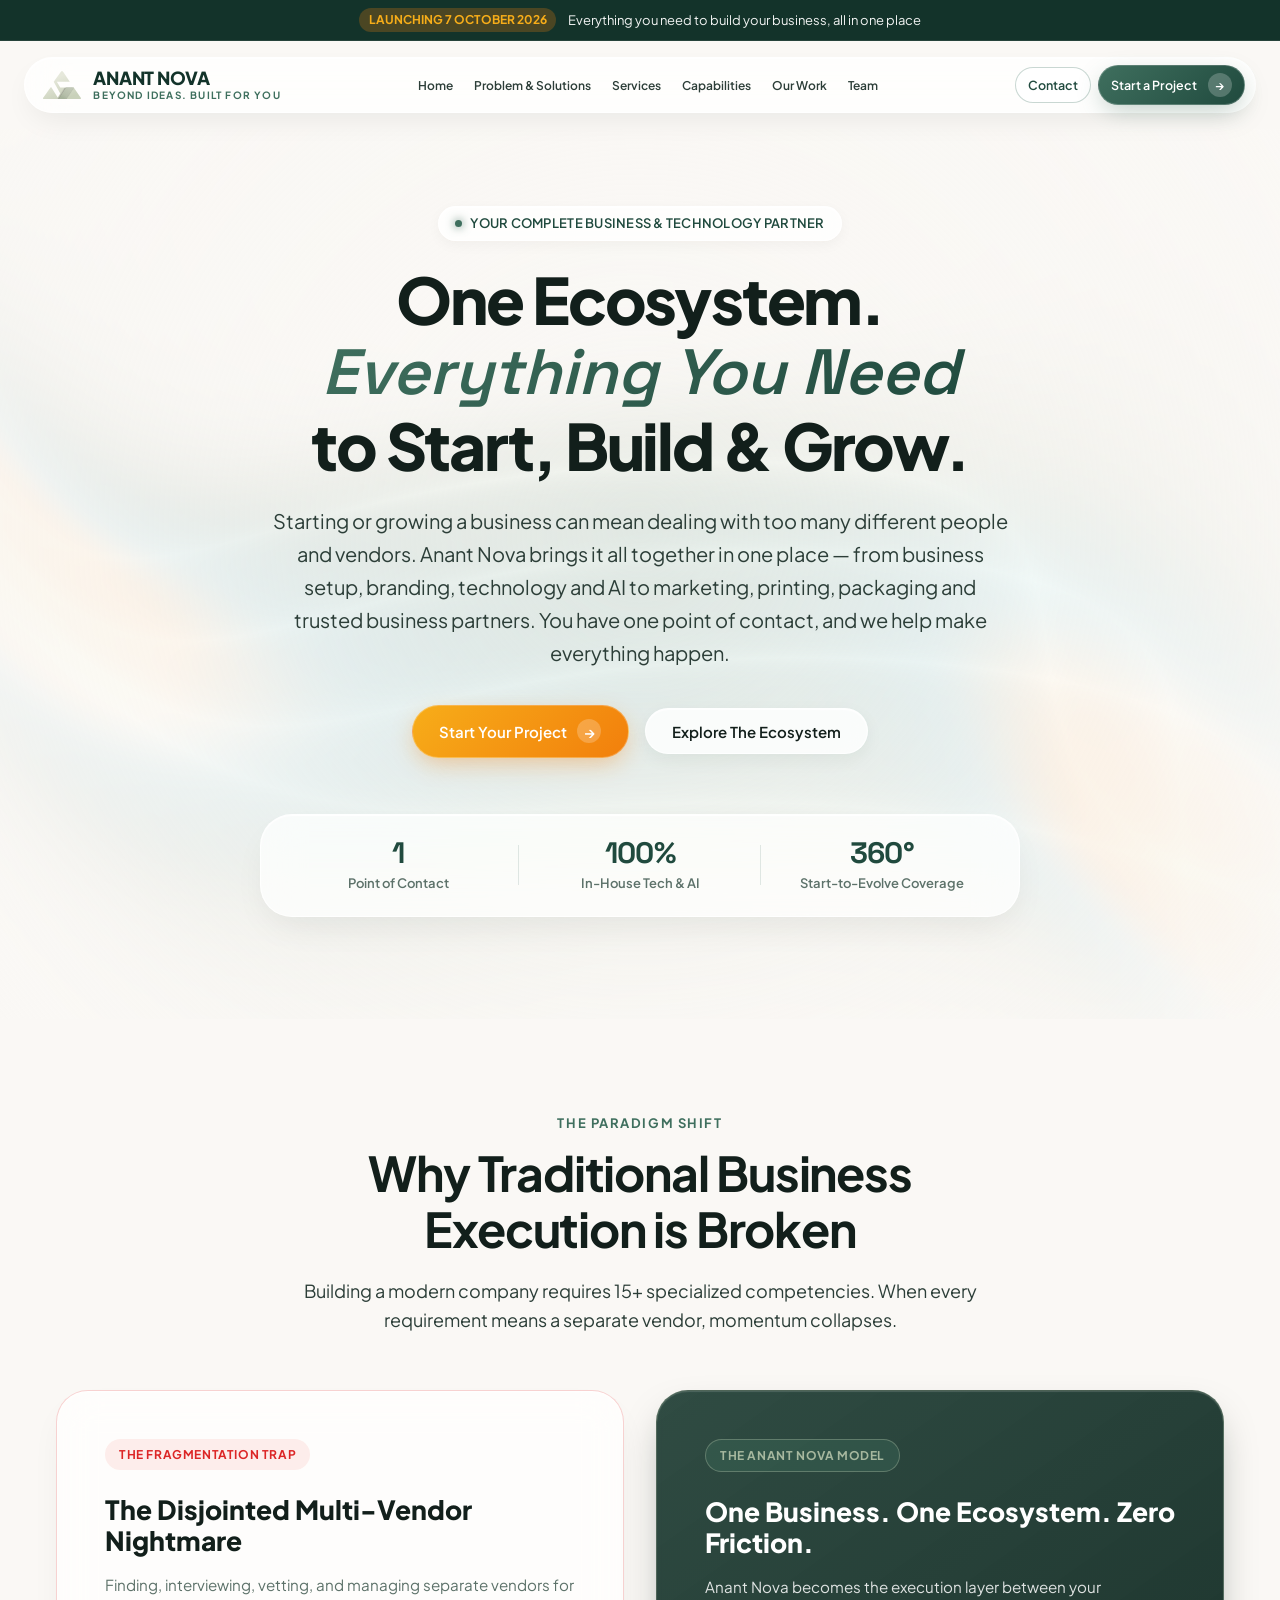
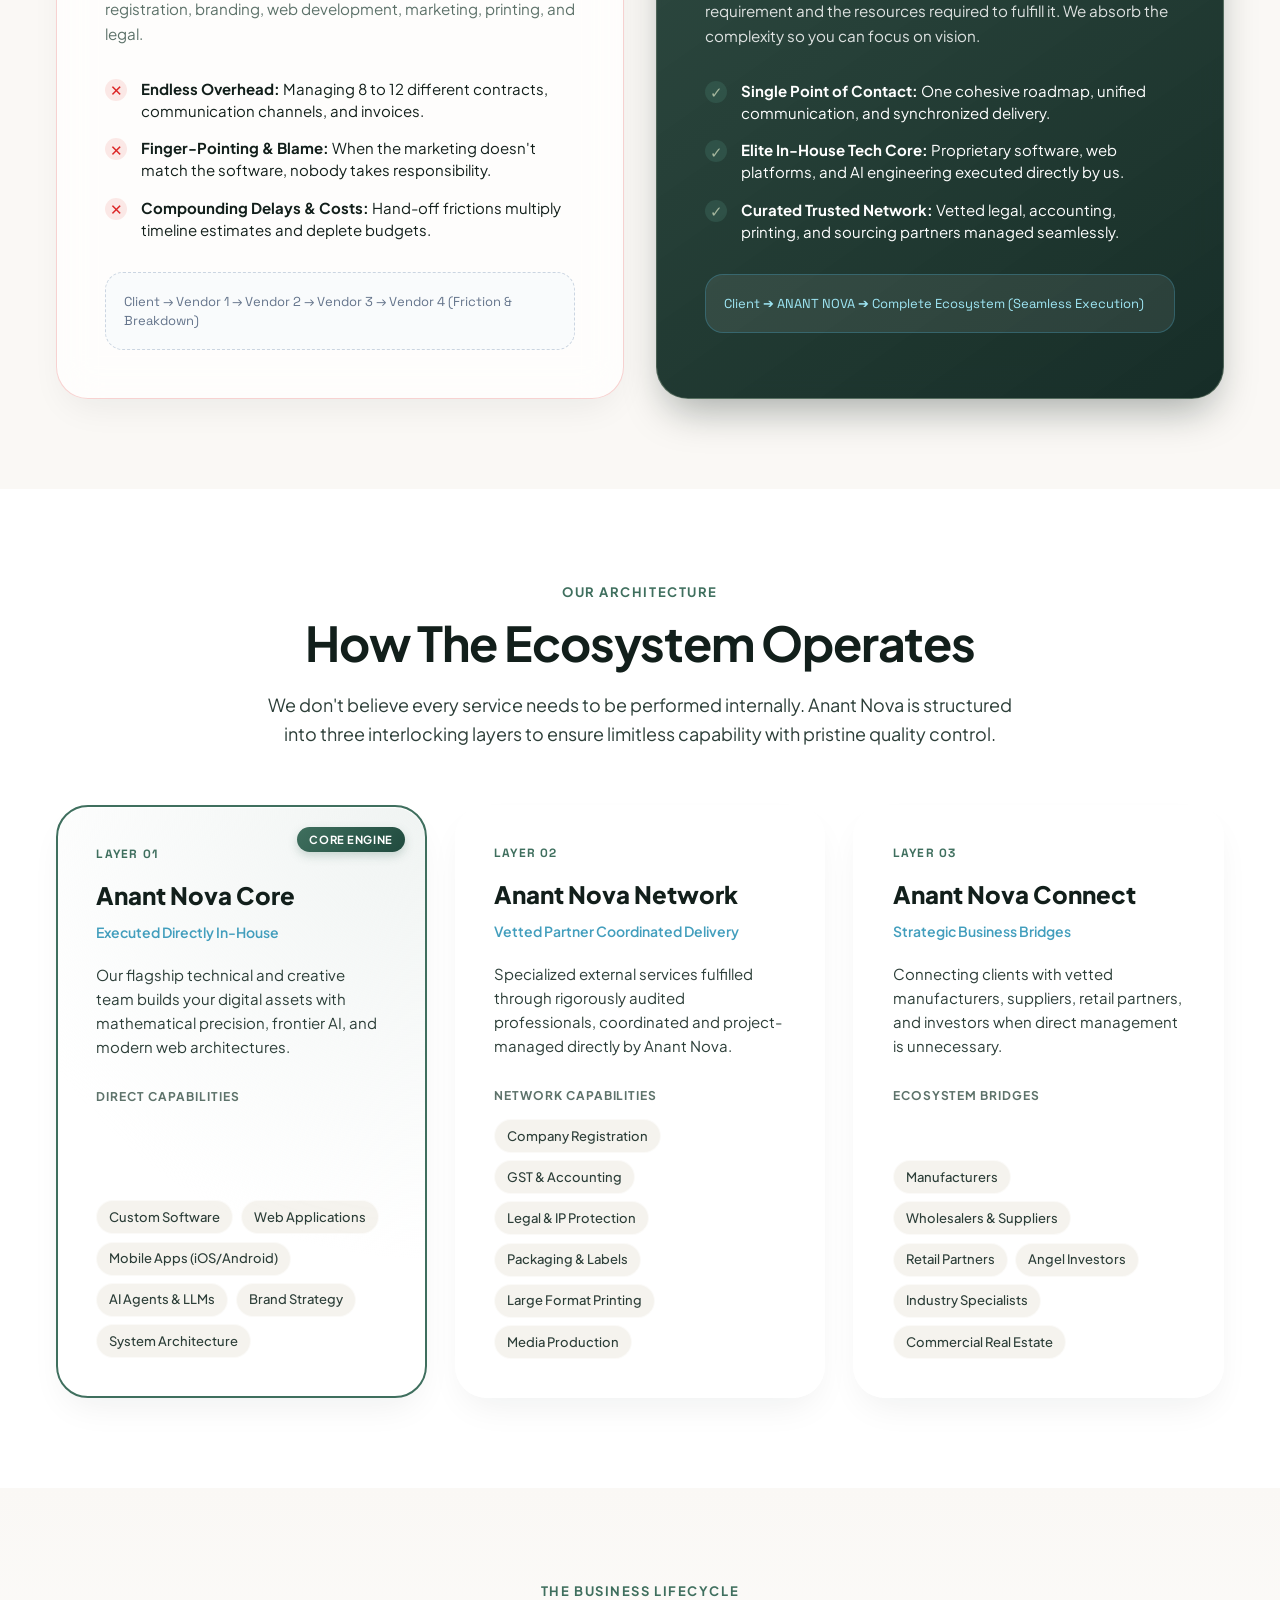
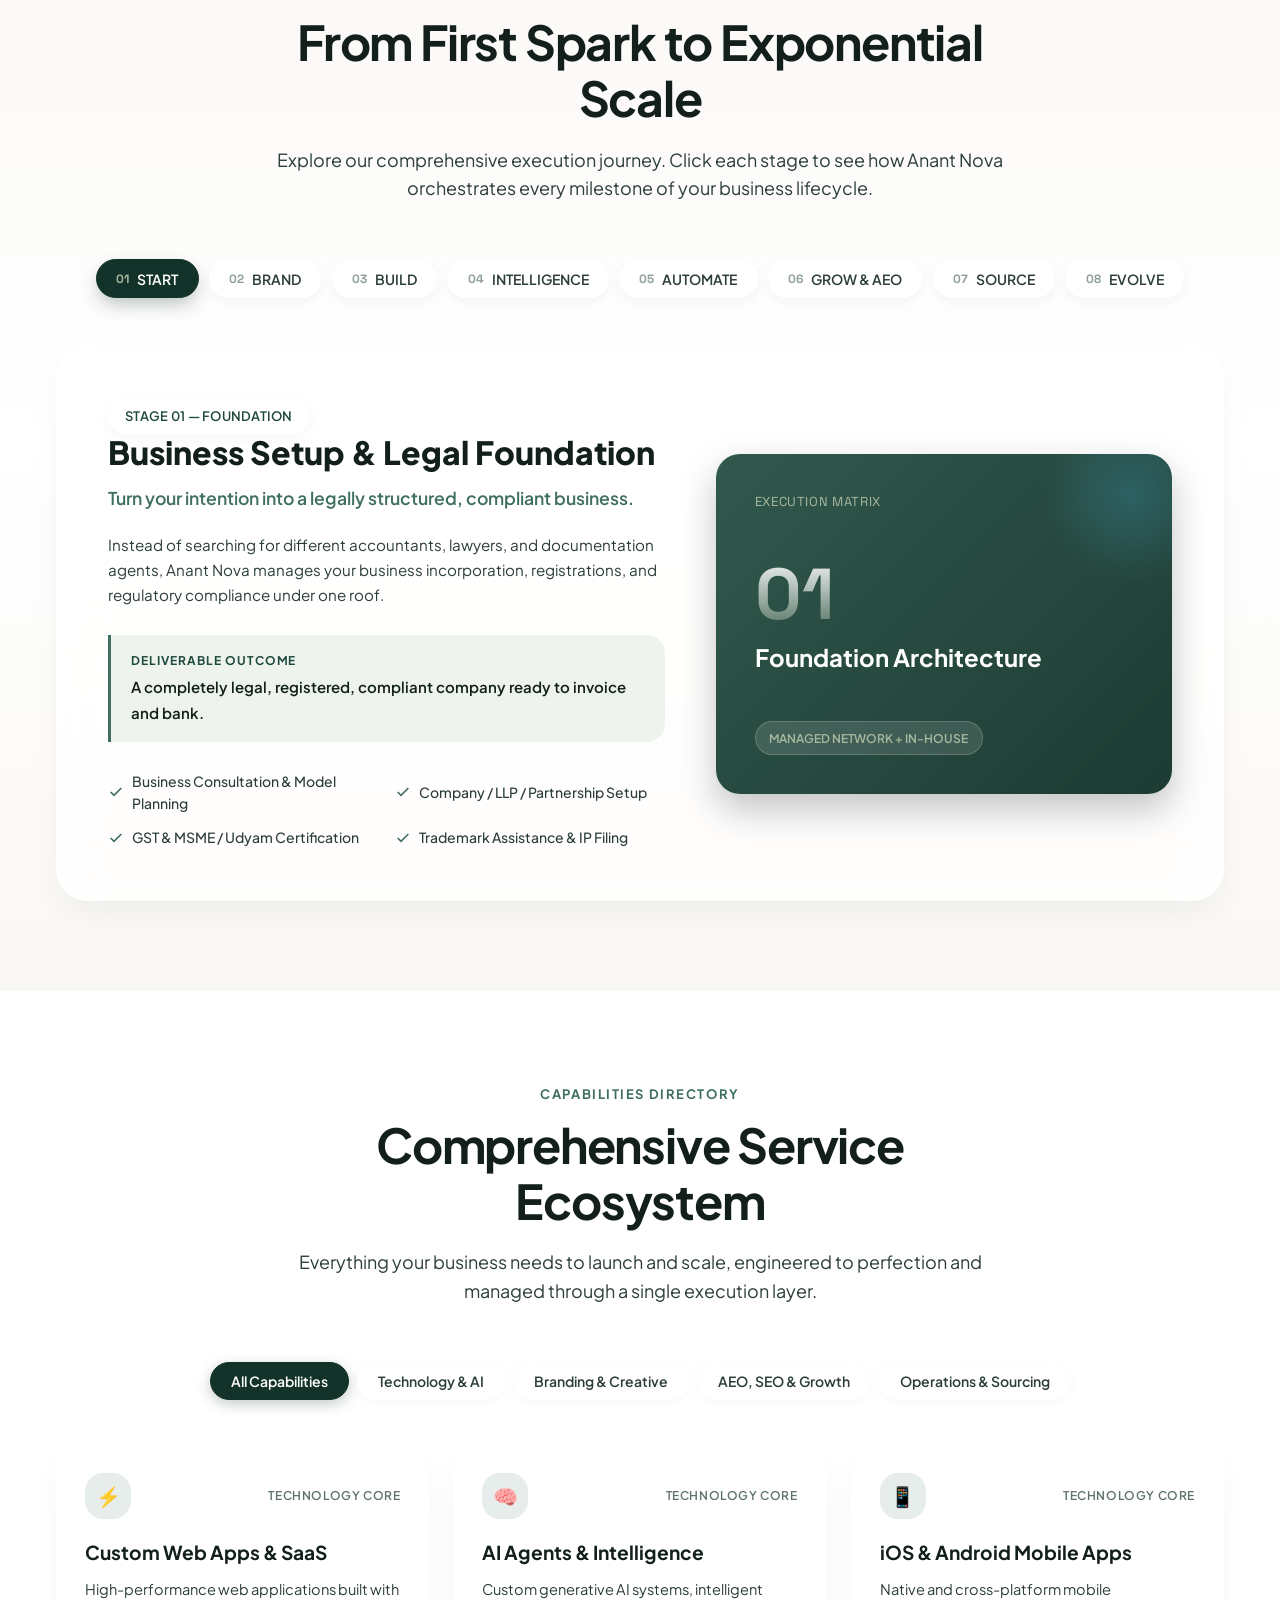
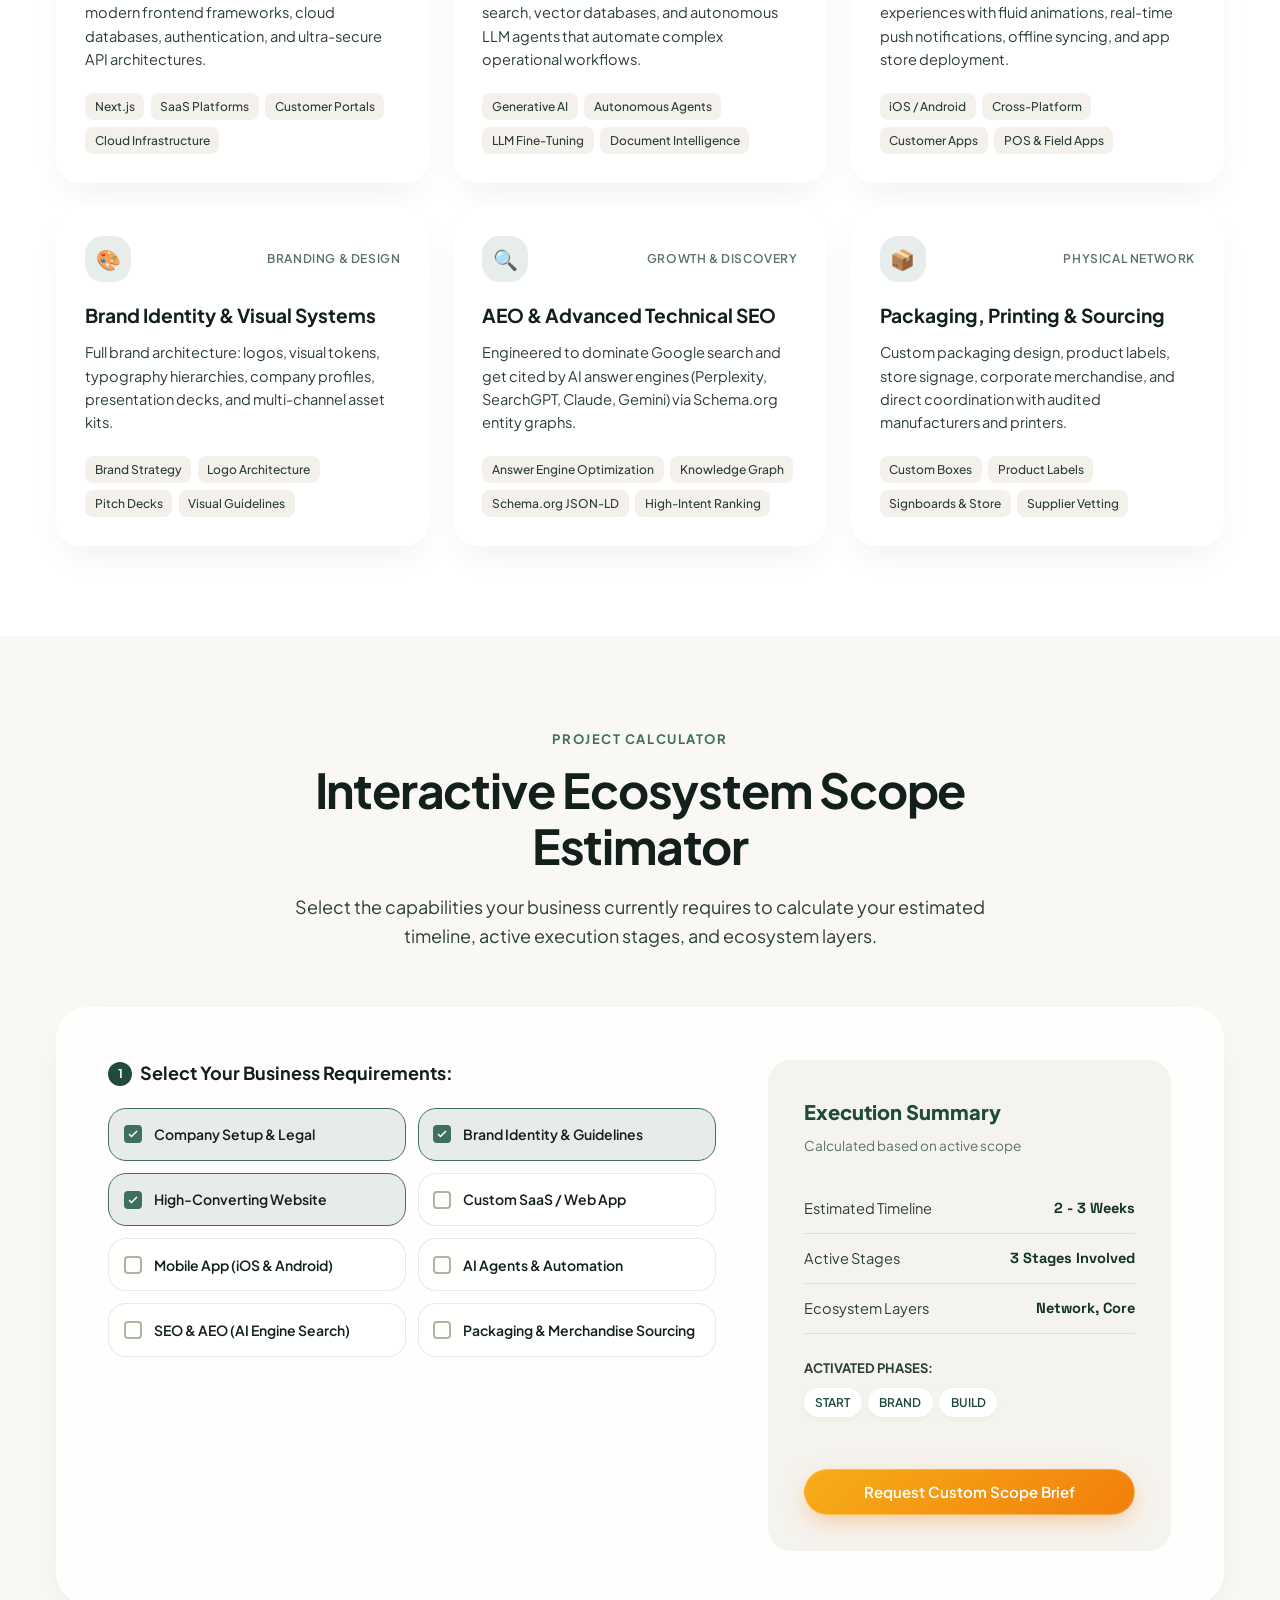
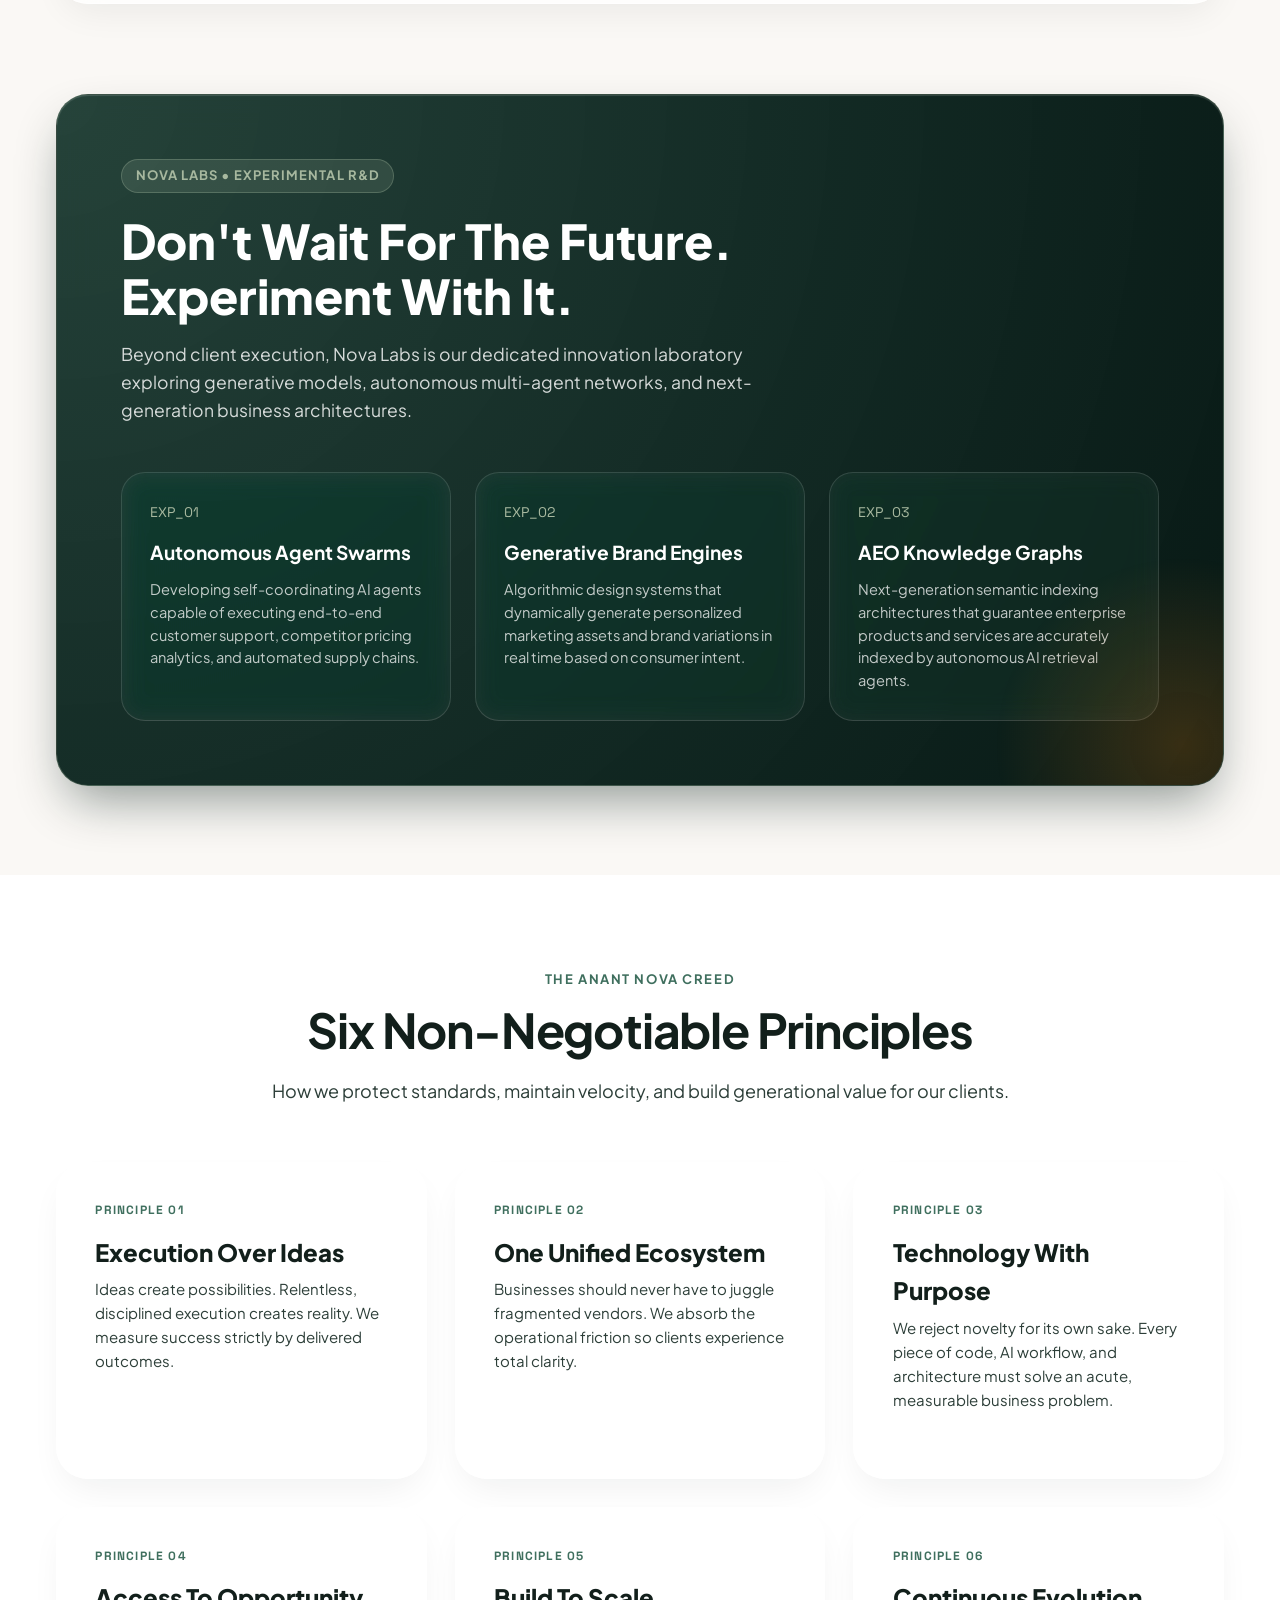
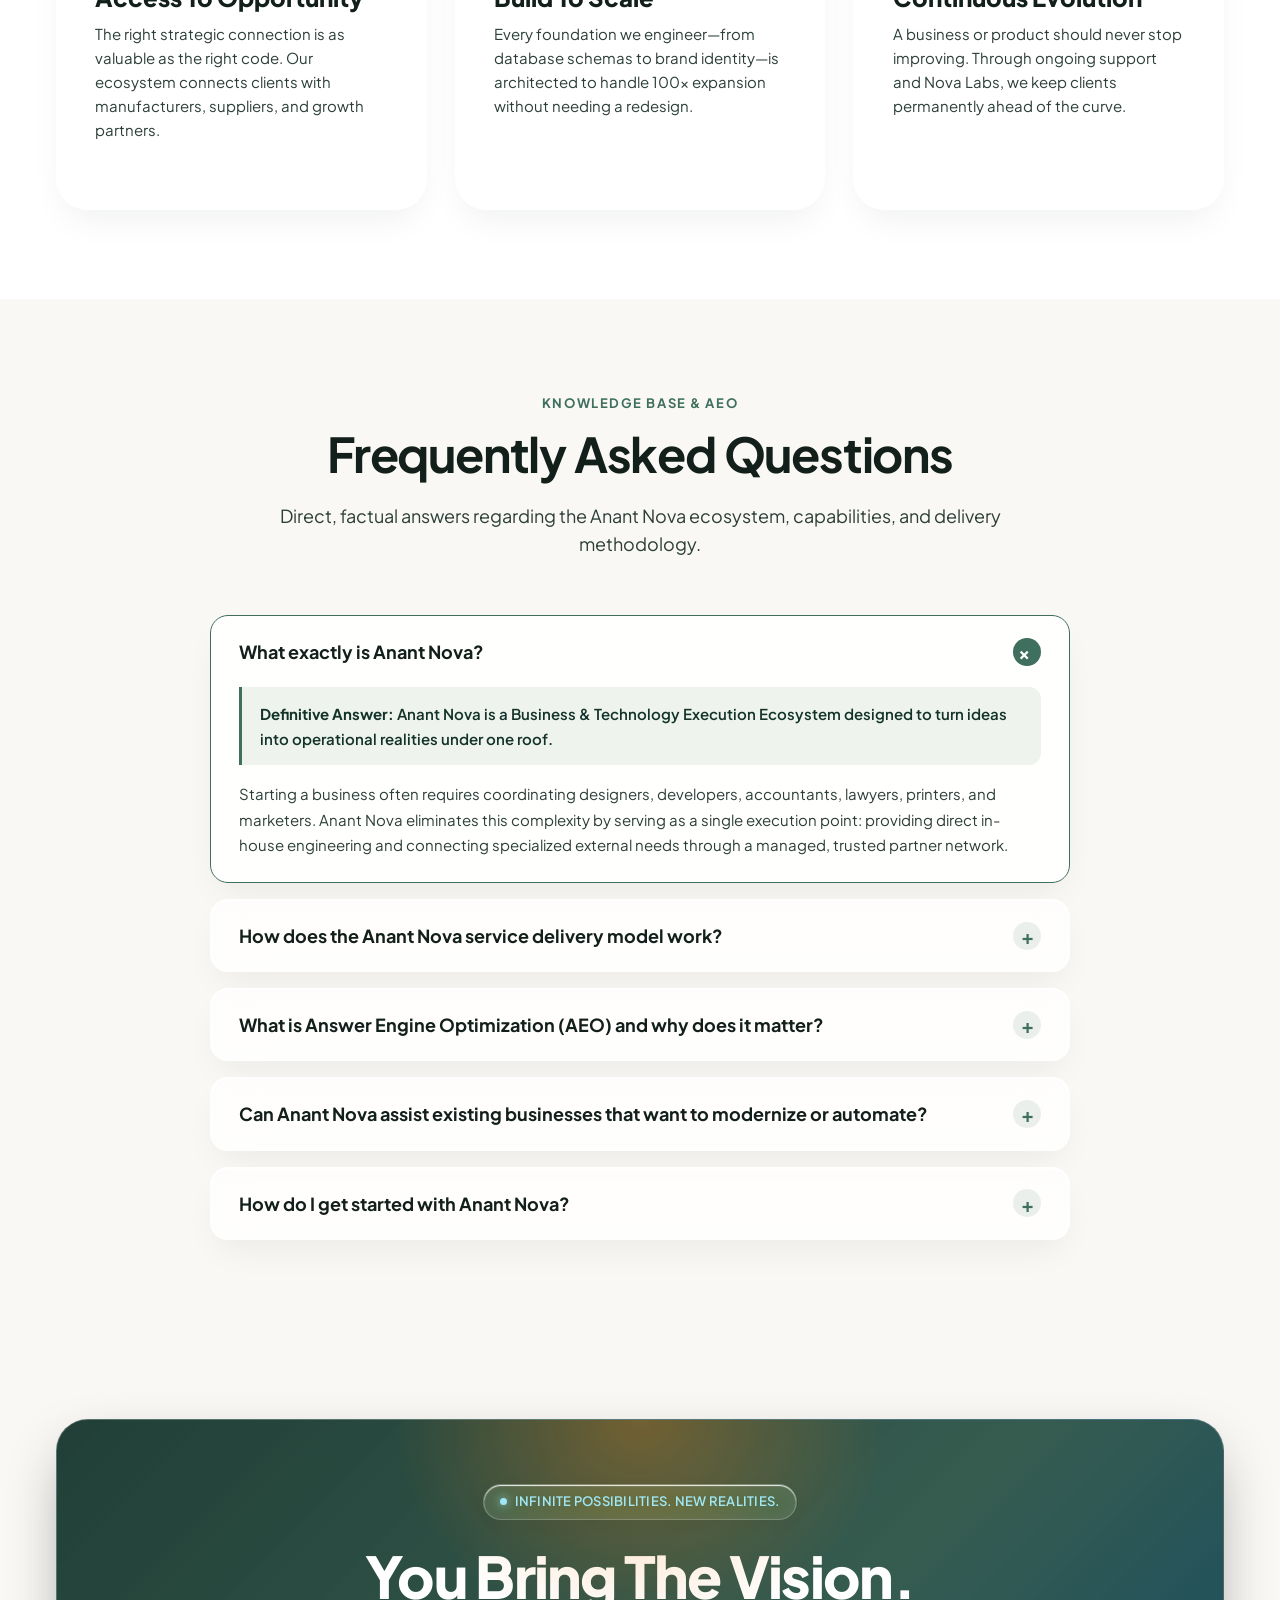
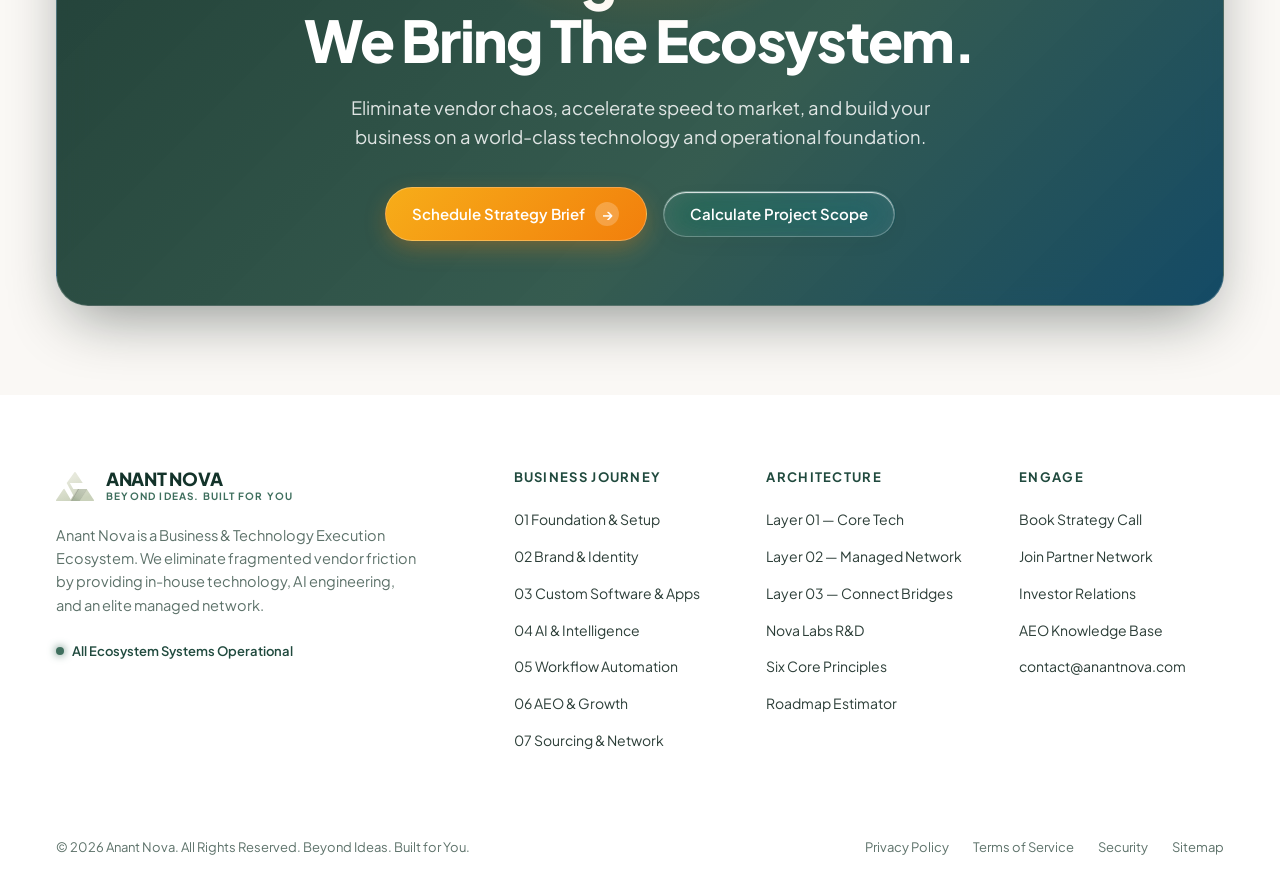
==== index.html @ 042abe92 "Update Anant Nova website" ====
<!DOCTYPE html>
<html lang="en">

<head>
  <!-- SEO & AEO Primary Metadata -->
  <meta charset="UTF-8">
  <meta name="viewport" content="width=device-width, initial-scale=1.0">
  <title>Anant Nova — Business & Technology Execution Ecosystem | Beyond Ideas. Built for You.</title>
  <meta name="description"
    content="Anant Nova is a Business & Technology Execution Ecosystem built to help startups, entrepreneurs, and businesses turn ideas into reality. One point of contact for in-house tech, AI engineering, branding, and specialized vendor networks.">
  <meta name="keywords"
    content="Anant Nova, business execution ecosystem, tech agency, AI engineering, full lifecycle business development, custom software, startup studio, branding, web applications, AEO, Answer Engine Optimization">
  <meta name="author" content="Anant Nova">
  <meta name="robots" content="index, follow, max-snippet:-1, max-image-preview:large, max-video-preview:-1">
  <meta name="theme-color" content="#FAF9F6">
  <link rel="canonical" href="https://anantnova.com/">

  <!-- Open Graph / Facebook -->
  <meta property="og:type" content="website">
  <meta property="og:url" content="https://anantnova.com/">
  <meta property="og:title" content="Anant Nova — Business & Technology Execution Ecosystem">
  <meta property="og:description"
    content="Beyond Ideas. Built for You. One point of contact for in-house technology, AI workflows, brand systems, and business network execution.">
  <meta property="og:image" content="logo/favicon.svg">
  <meta property="og:site_name" content="Anant Nova">

  <!-- Twitter Meta -->
  <meta name="twitter:card" content="summary_large_image">
  <meta name="twitter:title" content="Anant Nova — Business & Technology Execution Ecosystem">
  <meta name="twitter:description"
    content="Turn infinite possibilities into reality. Master services across tech, software, AI, branding, and business operations.">
  <meta name="twitter:image" content="logo/favicon.svg">

  <!-- Favicon -->
  <link rel="icon" type="image/png" href="logo/favicon.svg">

  <!-- Stylesheet -->
  <link rel="stylesheet" href="assets/css/style.css">

  <!-- Comprehensive Schema.org JSON-LD for SEO & AEO (Answer Engine Optimization) -->
  <script type="application/ld+json">
  {
    "@context": "https://schema.org",
    "@graph": [
      {
        "@type": "Organization",
        "@id": "https://anantnova.com/#organization",
        "name": "Anant Nova",
        "url": "https://anantnova.com",
        "logo": "https://anantnova.com/logo/favicon.svg",
        "slogan": "Beyond Ideas. Built for You. Infinite Possibilities. New Realities.",
        "description": "Anant Nova is a Business & Technology Execution Ecosystem built to help businesses, entrepreneurs, startups, and organizations turn ideas into reality without managing fragmented vendors.",
        "knowsAbout": [
          "Business Setup & Incorporation",
          "Brand Identity & Visual Systems",
          "Custom Software & Web Application Development",
          "Artificial Intelligence & Agentic Workflows",
          "Workflow Automation & CRM Systems",
          "Search Engine Optimization & Answer Engine Optimization",
          "Packaging, Printing & Physical Sourcing",
          "Continuous System Operations & Scaling"
        ]
      },
      {
        "@type": "WebSite",
        "@id": "https://anantnova.com/#website",
        "url": "https://anantnova.com",
        "name": "Anant Nova",
        "publisher": { "@id": "https://anantnova.com/#organization" }
      },
      {
        "@type": "Service",
        "@id": "https://anantnova.com/#ecosystem-service",
        "name": "Business & Technology Execution Ecosystem",
        "provider": { "@id": "https://anantnova.com/#organization" },
        "serviceType": "Turnkey Business & Technology Development",
        "areaServed": "Global",
        "description": "A three-layered execution model providing direct in-house engineering, trusted partner delivery, and strategic business connections."
      },
      {
        "@type": "FAQPage",
        "@id": "https://anantnova.com/#faq",
        "mainEntity": [
          {
            "@type": "Question",
            "name": "What is Anant Nova?",
            "acceptedAnswer": {
              "@type": "Answer",
              "text": "Anant Nova is a Business & Technology Execution Ecosystem that bridges the gap between having an idea, building it, and scaling the business. Instead of hiring 10+ disjointed vendors for legal, software, design, and marketing, Anant Nova provides a unified execution layer with one point of contact."
            }
          },
          {
            "@type": "Question",
            "name": "How does Anant Nova differ from a traditional agency or dev shop?",
            "acceptedAnswer": {
              "@type": "Answer",
              "text": "Traditional agencies only solve isolated slices (like only design or only web development). Anant Nova is a full-lifecycle execution ecosystem operating through three layers: Core (in-house tech and AI), Network (vetted legal, branding, and printing partners), and Connect (manufacturers, suppliers, and distributors)."
            }
          },
          {
            "@type": "Question",
            "name": "What are the stages in the Anant Nova Business Journey?",
            "acceptedAnswer": {
              "@type": "Answer",
              "text": "The Anant Nova Business Journey follows seven stages: Start (legal & business setup), Brand (identity & collateral), Build (software & platforms), Intelligence (AI integration), Automate (workflow systems), Grow (AEO & SEO visibility), and Operate/Evolve (scaling & Nova Labs R&D)."
            }
          },
          {
            "@type": "Question",
            "name": "What is Answer Engine Optimization (AEO) and how does Anant Nova implement it?",
            "acceptedAnswer": {
              "@type": "Answer",
              "text": "AEO (Answer Engine Optimization) prepares digital content and structured data so that conversational AI search engines (like Perplexity AI, ChatGPT Search, Claude, and Google AI Overviews) can cite, reference, and recommend your business as the definitive answer."
            }
          }
        ]
      }
    ]
  }
  </script>
</head>

<body>

  <!-- Top Announcement Bar -->
  <div class="top-notice-bar">
    <span class="pulse-pill">LAUNCHING 7 OCTOBER 2026</span>
    <span>Everything you need to build your business, all in one place</span>
  </div>

  <!-- Master Floating Header -->
  <header class="site-header" id="header">
    <div class="container">
      <nav class="nav-container" aria-label="Main Navigation">
        <a href="#" class="brand-logo" title="Anant Nova Home">
          <img src="logo/favicon.svg" alt="Anant Nova Primary Logo" class="logo-img" width="38" height="38">
          <div class="brand-name">
            <span>ANANT NOVA</span>
            <span class="brand-tagline">Beyond Ideas. Built for You</span>
          </div>
        </a>

        <ul class="nav-links">
          <li><a href="#hero" class="nav-link">Home</a></li>
          <li><a href="#problem" class="nav-link">Problem &amp; Solutions</a></li>
          <li><a href="services.html" class="nav-link">Services</a></li>
          <li><a href="#capabilities" class="nav-link">Capabilities</a></li>
          <li><a href="our-work.html" class="nav-link">Our Work</a></li>
          <li><a href="team.html" class="nav-link">Team</a></li>
        </ul>

        <div class="nav-actions">
          <a href="contact.html" class="nav-contact-btn">Contact</a>
          <button class="btn btn-primary open-inquiry-modal" data-topic="General Ecosystem Consultation">
            <span>Start a Project</span>
            <div class="btn-icon-circle">→</div>
          </button>
          <button class="mobile-menu-btn" aria-label="Toggle Navigation Menu" aria-expanded="false"
            id="mobile-toggle-btn">
            <span class="hamburger-bar"></span>
            <span class="hamburger-bar"></span>
            <span class="hamburger-bar"></span>
          </button>
        </div>
      </nav>
    </div>
  </header>

  <!-- Mobile Navigation Backdrop Overlay & Drawer -->
  <div class="mobile-nav-overlay" id="mobile-overlay" aria-hidden="true"></div>
  <aside class="mobile-nav-drawer" id="mobile-drawer" aria-hidden="true">
    <div class="mobile-drawer-header">
      <div class="brand-logo">
        <img src="logo/favicon.svg" alt="Anant Nova Logo" class="logo-img" width="34" height="34">
        <div class="brand-name">
          <span>ANANT NOVA</span>
          <span class="brand-tagline">Beyond Ideas. Built for You</span>
        </div>
      </div>
      <button class="mobile-drawer-close" id="mobile-drawer-close" aria-label="Close navigation menu">✕</button>
    </div>
    <ul class="mobile-nav-links">
      <li><a href="#hero"><span>Home</span> <span class="arr">→</span></a></li>
      <li><a href="#problem"><span>Problem &amp; Solutions</span> <span class="arr">→</span></a></li>
      <li><a href="services.html"><span>Services</span> <span class="arr">→</span></a></li>
      <li><a href="#capabilities"><span>Capabilities</span> <span class="arr">→</span></a></li>
      <li><a href="our-work.html"><span>Our Work</span> <span class="arr">→</span></a></li>
      <li><a href="team.html"><span>Team</span> <span class="arr">→</span></a></li>
      <li><a href="contact.html"><span>Contact</span> <span class="arr">→</span></a></li>
    </ul>
    <div class="mobile-drawer-footer">
      <button class="btn btn-primary open-inquiry-modal" style="width: 100%; justify-content: center;"
        data-topic="Mobile Menu Consultation">
        <span>Start a Project</span>
        <div class="btn-icon-circle">→</div>
      </button>
      <div class="mobile-drawer-status">
        <span class="status-dot"></span>
        <span>LAUNCHING 7 OCTOBER 2026</span>
      </div>
    </div>
  </aside>

  <main>
    <!-- ==========================================
         HERO SECTION: Generative 3D Light Fluid WebGL
         ========================================== -->
    <section class="hero-section" id="hero">
      <!-- WebGL Interactive Canvas -->
      <div class="hero-canvas-wrapper">
        <canvas id="hero-canvas" aria-label="Interactive generative 3D light ribbons background"></canvas>
      </div>
      <div class="hero-gradient-overlay"></div>

      <div class="container">
        <div class="hero-content">
          <div class="hero-badge-wrap">
            <div class="pill-badge">
              <span class="dot"></span>
              <span>Your Complete Business & Technology Partner</span>
            </div>
          </div>

          <h1 class="heading-xl hero-title">
            One Ecosystem.<br>
            <span class="italic-accent">Everything You Need</span><br>
            to Start, Build &amp; Grow.
          </h1>

          <p class="hero-description">
            Starting or growing a business can mean dealing with too many different people and vendors. Anant Nova
            brings it all together in one place — from business setup, branding, technology and AI to marketing,
            printing, packaging and trusted business partners. You have one point of contact, and we help make
            everything happen.
          </p>

          <div class="hero-cta-group">
            <button class="btn btn-nova open-inquiry-modal" data-topic="Hero CTA — Start Project">
              <span>Start Your Project</span>
              <div class="btn-icon-circle">→</div>
            </button>
            <a href="#layers" class="btn btn-glass">
              <span>Explore The Ecosystem</span>
            </a>
          </div>

          <!-- Trust Metrics Bar -->
          <div class="hero-trust-metrics">
            <div class="metric-item">
              <span class="metric-val">1</span>
              <span class="metric-label">Point of Contact</span>
            </div>
            <div class="metric-item">
              <span class="metric-val">100%</span>
              <span class="metric-label">In-House Tech &amp; AI</span>
            </div>
            <div class="metric-item">
              <span class="metric-val">360°</span>
              <span class="metric-label">Start-to-Evolve Coverage</span>
            </div>
          </div>
        </div>
      </div>
    </section>

    <!-- ==========================================
         SECTION 1: The Fragmentation Trap vs The Anant Nova Solution
         ========================================== -->
    <section class="section" id="problem">
      <div class="container">
        <div class="section-header">
          <span class="section-subtitle">THE PARADIGM SHIFT</span>
          <h2 class="heading-lg section-title">Why Traditional Business Execution is Broken</h2>
          <p class="section-desc">
            Building a modern company requires 15+ specialized competencies. When every requirement means a separate
            vendor, momentum collapses.
          </p>
        </div>

        <div class="comparison-grid">
          <!-- Traditional Fragmentation -->
          <div class="comp-card traditional">
            <div class="comp-card-badge">THE FRAGMENTATION TRAP</div>
            <h3 class="comp-heading">The Disjointed Multi-Vendor Nightmare</h3>
            <p class="comp-text">
              Finding, interviewing, vetting, and managing separate vendors for registration, branding, web development,
              marketing, printing, and legal.
            </p>
            <ul class="comp-list">
              <li class="comp-list-item">
                <div class="comp-icon">✕</div>
                <span><strong>Endless Overhead:</strong> Managing 8 to 12 different contracts, communication channels,
                  and invoices.</span>
              </li>
              <li class="comp-list-item">
                <div class="comp-icon">✕</div>
                <span><strong>Finger-Pointing &amp; Blame:</strong> When the marketing doesn't match the software,
                  nobody takes responsibility.</span>
              </li>
              <li class="comp-list-item">
                <div class="comp-icon">✕</div>
                <span><strong>Compounding Delays &amp; Costs:</strong> Hand-off frictions multiply timeline estimates
                  and deplete budgets.</span>
              </li>
            </ul>
            <div class="comp-flow-diagram">
              Client → Vendor 1 → Vendor 2 → Vendor 3 → Vendor 4 (Friction &amp; Breakdown)
            </div>
          </div>

          <!-- The Anant Nova Solution -->
          <div class="comp-card nova">
            <div class="comp-card-badge">THE ANANT NOVA MODEL</div>
            <h3 class="comp-heading">One Business. One Ecosystem. Zero Friction.</h3>
            <p class="comp-text">
              Anant Nova becomes the execution layer between your requirement and the resources required to fulfill it.
              We absorb the complexity so you can focus on vision.
            </p>
            <ul class="comp-list">
              <li class="comp-list-item">
                <div class="comp-icon">✓</div>
                <span><strong>Single Point of Contact:</strong> One cohesive roadmap, unified communication, and
                  synchronized delivery.</span>
              </li>
              <li class="comp-list-item">
                <div class="comp-icon">✓</div>
                <span><strong>Elite In-House Tech Core:</strong> Proprietary software, web platforms, and AI engineering
                  executed directly by us.</span>
              </li>
              <li class="comp-list-item">
                <div class="comp-icon">✓</div>
                <span><strong>Curated Trusted Network:</strong> Vetted legal, accounting, printing, and sourcing
                  partners managed seamlessly.</span>
              </li>
            </ul>
            <div class="comp-flow-diagram">
              Client ➔ ANANT NOVA ➔ Complete Ecosystem (Seamless Execution)
            </div>
          </div>
        </div>
      </div>
    </section>

    <!-- ==========================================
         SECTION 2: The 3 Ecosystem Layers
         ========================================== -->
    <section class="section" id="layers" style="background: #FFFFFF;">
      <div class="container">
        <div class="section-header">
          <span class="section-subtitle">OUR ARCHITECTURE</span>
          <h2 class="heading-lg section-title">How The Ecosystem Operates</h2>
          <p class="section-desc">
            We don't believe every service needs to be performed internally. Anant Nova is structured into three
            interlocking layers to ensure limitless capability with pristine quality control.
          </p>
        </div>

        <div class="layers-grid">
          <!-- Layer 1 -->
          <div class="layer-card featured">
            <div class="featured-ribbon">Core Engine</div>
            <span class="layer-tag">LAYER 01</span>
            <h3 class="layer-title">Anant Nova Core</h3>
            <div class="layer-role">Executed Directly In-House</div>
            <p class="layer-desc">
              Our flagship technical and creative team builds your digital assets with mathematical precision, frontier
              AI, and modern web architectures.
            </p>
            <div class="layer-items-title">Direct Capabilities</div>
            <div class="layer-chips">
              <span class="layer-chip">Custom Software</span>
              <span class="layer-chip">Web Applications</span>
              <span class="layer-chip">Mobile Apps (iOS/Android)</span>
              <span class="layer-chip">AI Agents &amp; LLMs</span>
              <span class="layer-chip">Brand Strategy</span>
              <span class="layer-chip">System Architecture</span>
            </div>
          </div>

          <!-- Layer 2 -->
          <div class="layer-card">
            <span class="layer-tag">LAYER 02</span>
            <h3 class="layer-title">Anant Nova Network</h3>
            <div class="layer-role">Vetted Partner Coordinated Delivery</div>
            <p class="layer-desc">
              Specialized external services fulfilled through rigorously audited professionals, coordinated and
              project-managed directly by Anant Nova.
            </p>
            <div class="layer-items-title">Network Capabilities</div>
            <div class="layer-chips">
              <span class="layer-chip">Company Registration</span>
              <span class="layer-chip">GST &amp; Accounting</span>
              <span class="layer-chip">Legal &amp; IP Protection</span>
              <span class="layer-chip">Packaging &amp; Labels</span>
              <span class="layer-chip">Large Format Printing</span>
              <span class="layer-chip">Media Production</span>
            </div>
          </div>

          <!-- Layer 3 -->
          <div class="layer-card">
            <span class="layer-tag">LAYER 03</span>
            <h3 class="layer-title">Anant Nova Connect</h3>
            <div class="layer-role">Strategic Business Bridges</div>
            <p class="layer-desc">
              Connecting clients with vetted manufacturers, suppliers, retail partners, and investors when direct
              management is unnecessary.
            </p>
            <div class="layer-items-title">Ecosystem Bridges</div>
            <div class="layer-chips">
              <span class="layer-chip">Manufacturers</span>
              <span class="layer-chip">Wholesalers &amp; Suppliers</span>
              <span class="layer-chip">Retail Partners</span>
              <span class="layer-chip">Angel Investors</span>
              <span class="layer-chip">Industry Specialists</span>
              <span class="layer-chip">Commercial Real Estate</span>
            </div>
          </div>
        </div>
      </div>
    </section>

    <!-- ==========================================
         SECTION 3: The Complete Business Lifecycle (Interactive Journey)
         ========================================== -->
    <section class="section journey-section" id="journey">
      <div class="container">
        <div class="section-header">
          <span class="section-subtitle">THE BUSINESS LIFECYCLE</span>
          <h2 class="heading-lg section-title">From First Spark to Exponential Scale</h2>
          <p class="section-desc">
            Explore our comprehensive execution journey. Click each stage to see how Anant Nova orchestrates every
            milestone of your business lifecycle.
          </p>
        </div>

        <!-- Stepper Navigation -->
        <div class="journey-stepper-nav" role="tablist">
          <button class="stage-btn active" data-stage="start" role="tab">
            <span class="num">01</span> <span>START</span>
          </button>
          <button class="stage-btn" data-stage="brand" role="tab">
            <span class="num">02</span> <span>BRAND</span>
          </button>
          <button class="stage-btn" data-stage="build" role="tab">
            <span class="num">03</span> <span>BUILD</span>
          </button>
          <button class="stage-btn" data-stage="intelligence" role="tab">
            <span class="num">04</span> <span>INTELLIGENCE</span>
          </button>
          <button class="stage-btn" data-stage="automate" role="tab">
            <span class="num">05</span> <span>AUTOMATE</span>
          </button>
          <button class="stage-btn" data-stage="grow" role="tab">
            <span class="num">06</span> <span>GROW &amp; AEO</span>
          </button>
          <button class="stage-btn" data-stage="source" role="tab">
            <span class="num">07</span> <span>SOURCE</span>
          </button>
          <button class="stage-btn" data-stage="evolve" role="tab">
            <span class="num">08</span> <span>EVOLVE</span>
          </button>
        </div>

        <!-- Interactive Journey Card -->
        <div class="journey-display-card">
          <div class="journey-content-panel">
            <div class="pill-badge" id="j-badge">STAGE 01 — FOUNDATION</div>
            <h3 class="journey-title" id="j-title">Business Setup &amp; Legal Foundation</h3>
            <div class="journey-tagline" id="j-tagline">Turn your intention into a legally structured, compliant
              business.</div>
            <p class="journey-desc" id="j-desc">
              Instead of searching for different accountants, lawyers, and documentation agents, Anant Nova manages your
              business incorporation, registrations, and regulatory compliance under one roof.
            </p>

            <div class="journey-outcome-box">
              <span class="outcome-label" id="j-outcome-label">DELIVERABLE OUTCOME</span>
              <span class="outcome-text" id="j-outcome-text">A completely legal, registered, compliant company ready to
                invoice and bank.</span>
            </div>

            <ul class="capabilities-checklist" id="j-checklist">
              <li class="cap-check-item">
                <svg viewBox="0 0 24 24" fill="none" stroke="currentColor" stroke-width="2.5">
                  <polyline points="20 6 9 17 4 12"></polyline>
                </svg>
                <span>Business Consultation &amp; Model Planning</span>
              </li>
              <li class="cap-check-item">
                <svg viewBox="0 0 24 24" fill="none" stroke="currentColor" stroke-width="2.5">
                  <polyline points="20 6 9 17 4 12"></polyline>
                </svg>
                <span>Company / LLP / Partnership Setup</span>
              </li>
              <li class="cap-check-item">
                <svg viewBox="0 0 24 24" fill="none" stroke="currentColor" stroke-width="2.5">
                  <polyline points="20 6 9 17 4 12"></polyline>
                </svg>
                <span>GST &amp; MSME / Udyam Certification</span>
              </li>
              <li class="cap-check-item">
                <svg viewBox="0 0 24 24" fill="none" stroke="currentColor" stroke-width="2.5">
                  <polyline points="20 6 9 17 4 12"></polyline>
                </svg>
                <span>Trademark Assistance &amp; IP Filing</span>
              </li>
            </ul>
          </div>

          <!-- Graphic Side Panel -->
          <div class="journey-visual-panel">
            <div class="panel-header-badge">EXECUTION MATRIX</div>
            <div class="panel-visual-center">
              <div class="panel-big-number" id="j-panel-num">01</div>
              <div class="panel-center-title" id="j-panel-title">Foundation Architecture</div>
            </div>
            <div class="panel-delivery-type" id="j-panel-type">MANAGED NETWORK + IN-HOUSE</div>
          </div>
        </div>
      </div>
    </section>

    <!-- ==========================================
         SECTION 4: Master Capabilities Matrix (Filterable)
         ========================================== -->
    <section class="section" id="capabilities" style="background: #FFFFFF;">
      <div class="container">
        <div class="section-header">
          <span class="section-subtitle">CAPABILITIES DIRECTORY</span>
          <h2 class="heading-lg section-title">Comprehensive Service Ecosystem</h2>
          <p class="section-desc">
            Everything your business needs to launch and scale, engineered to perfection and managed through a single
            execution layer.
          </p>
        </div>

        <!-- Filter Controls -->
        <div class="capabilities-filter-bar">
          <button class="filter-btn active" data-filter="all">All Capabilities</button>
          <button class="filter-btn" data-filter="tech">Technology &amp; AI</button>
          <button class="filter-btn" data-filter="brand">Branding &amp; Creative</button>
          <button class="filter-btn" data-filter="growth">AEO, SEO &amp; Growth</button>
          <button class="filter-btn" data-filter="operations">Operations &amp; Sourcing</button>
        </div>

        <!-- Cards Grid -->
        <div class="capabilities-grid">
          <!-- Card 1: Custom Web Apps -->
          <div class="capability-card" data-category="tech">
            <div class="cap-card-header">
              <div class="cap-icon-box">⚡</div>
              <span class="cap-category-tag">Technology Core</span>
            </div>
            <h3 class="cap-card-title">Custom Web Apps &amp; SaaS</h3>
            <p class="cap-card-desc">
              High-performance web applications built with modern frontend frameworks, cloud databases, authentication,
              and ultra-secure API architectures.
            </p>
            <div class="cap-card-tags">
              <span class="cap-tag">Next.js</span>
              <span class="cap-tag">SaaS Platforms</span>
              <span class="cap-tag">Customer Portals</span>
              <span class="cap-tag">Cloud Infrastructure</span>
            </div>
          </div>

          <!-- Card 2: AI & Agentic Workflows -->
          <div class="capability-card" data-category="tech">
            <div class="cap-card-header">
              <div class="cap-icon-box">🧠</div>
              <span class="cap-category-tag">Technology Core</span>
            </div>
            <h3 class="cap-card-title">AI Agents &amp; Intelligence</h3>
            <p class="cap-card-desc">
              Custom generative AI systems, intelligent search, vector databases, and autonomous LLM agents that
              automate complex operational workflows.
            </p>
            <div class="cap-card-tags">
              <span class="cap-tag">Generative AI</span>
              <span class="cap-tag">Autonomous Agents</span>
              <span class="cap-tag">LLM Fine-Tuning</span>
              <span class="cap-tag">Document Intelligence</span>
            </div>
          </div>

          <!-- Card 3: Mobile Apps -->
          <div class="capability-card" data-category="tech">
            <div class="cap-card-header">
              <div class="cap-icon-box">📱</div>
              <span class="cap-category-tag">Technology Core</span>
            </div>
            <h3 class="cap-card-title">iOS &amp; Android Mobile Apps</h3>
            <p class="cap-card-desc">
              Native and cross-platform mobile experiences with fluid animations, real-time push notifications, offline
              syncing, and app store deployment.
            </p>
            <div class="cap-card-tags">
              <span class="cap-tag">iOS / Android</span>
              <span class="cap-tag">Cross-Platform</span>
              <span class="cap-tag">Customer Apps</span>
              <span class="cap-tag">POS &amp; Field Apps</span>
            </div>
          </div>

          <!-- Card 4: Brand Identity -->
          <div class="capability-card" data-category="brand">
            <div class="cap-card-header">
              <div class="cap-icon-box">🎨</div>
              <span class="cap-category-tag">Branding &amp; Design</span>
            </div>
            <h3 class="cap-card-title">Brand Identity &amp; Visual Systems</h3>
            <p class="cap-card-desc">
              Full brand architecture: logos, visual tokens, typography hierarchies, company profiles, presentation
              decks, and multi-channel asset kits.
            </p>
            <div class="cap-card-tags">
              <span class="cap-tag">Brand Strategy</span>
              <span class="cap-tag">Logo Architecture</span>
              <span class="cap-tag">Pitch Decks</span>
              <span class="cap-tag">Visual Guidelines</span>
            </div>
          </div>

          <!-- Card 5: Modern AEO & SEO -->
          <div class="capability-card" data-category="growth">
            <div class="cap-card-header">
              <div class="cap-icon-box">🔍</div>
              <span class="cap-category-tag">Growth &amp; Discovery</span>
            </div>
            <h3 class="cap-card-title">AEO &amp; Advanced Technical SEO</h3>
            <p class="cap-card-desc">
              Engineered to dominate Google search and get cited by AI answer engines (Perplexity, SearchGPT, Claude,
              Gemini) via Schema.org entity graphs.
            </p>
            <div class="cap-card-tags">
              <span class="cap-tag">Answer Engine Optimization</span>
              <span class="cap-tag">Knowledge Graph</span>
              <span class="cap-tag">Schema.org JSON-LD</span>
              <span class="cap-tag">High-Intent Ranking</span>
            </div>
          </div>

          <!-- Card 6: Packaging & Physical Sourcing -->
          <div class="capability-card" data-category="operations">
            <div class="cap-card-header">
              <div class="cap-icon-box">📦</div>
              <span class="cap-category-tag">Physical Network</span>
            </div>
            <h3 class="cap-card-title">Packaging, Printing &amp; Sourcing</h3>
            <p class="cap-card-desc">
              Custom packaging design, product labels, store signage, corporate merchandise, and direct coordination
              with audited manufacturers and printers.
            </p>
            <div class="cap-card-tags">
              <span class="cap-tag">Custom Boxes</span>
              <span class="cap-tag">Product Labels</span>
              <span class="cap-tag">Signboards &amp; Store</span>
              <span class="cap-tag">Supplier Vetting</span>
            </div>
          </div>
        </div>
      </div>
    </section>

    <!-- ==========================================
         SECTION 5: Interactive Scope & Roadmap Estimator
         ========================================== -->
    <section class="section" id="estimator">
      <div class="container">
        <div class="section-header">
          <span class="section-subtitle">PROJECT CALCULATOR</span>
          <h2 class="heading-lg section-title">Interactive Ecosystem Scope Estimator</h2>
          <p class="section-desc">
            Select the capabilities your business currently requires to calculate your estimated timeline, active
            execution stages, and ecosystem layers.
          </p>
        </div>

        <div class="estimator-wrapper">
          <div class="estimator-form-col">
            <div class="estimator-step-title">
              <span class="step-badge">1</span>
              <span>Select Your Business Requirements:</span>
            </div>

            <div class="estimator-options-grid">
              <label class="estimator-checkbox-label selected" data-phase="START" data-layer="Network" data-score="1">
                <div class="custom-check">
                  <svg viewBox="0 0 24 24" fill="none" stroke="currentColor" stroke-width="3">
                    <polyline points="20 6 9 17 4 12"></polyline>
                  </svg>
                </div>
                <span class="check-label-text">Company Setup &amp; Legal</span>
              </label>

              <label class="estimator-checkbox-label selected" data-phase="BRAND" data-layer="Core" data-score="2">
                <div class="custom-check">
                  <svg viewBox="0 0 24 24" fill="none" stroke="currentColor" stroke-width="3">
                    <polyline points="20 6 9 17 4 12"></polyline>
                  </svg>
                </div>
                <span class="check-label-text">Brand Identity &amp; Guidelines</span>
              </label>

              <label class="estimator-checkbox-label selected" data-phase="BUILD" data-layer="Core" data-score="3">
                <div class="custom-check">
                  <svg viewBox="0 0 24 24" fill="none" stroke="currentColor" stroke-width="3">
                    <polyline points="20 6 9 17 4 12"></polyline>
                  </svg>
                </div>
                <span class="check-label-text">High-Converting Website</span>
              </label>

              <label class="estimator-checkbox-label" data-phase="BUILD" data-layer="Core" data-score="5">
                <div class="custom-check">
                  <svg viewBox="0 0 24 24" fill="none" stroke="currentColor" stroke-width="3">
                    <polyline points="20 6 9 17 4 12"></polyline>
                  </svg>
                </div>
                <span class="check-label-text">Custom SaaS / Web App</span>
              </label>

              <label class="estimator-checkbox-label" data-phase="BUILD" data-layer="Core" data-score="5">
                <div class="custom-check">
                  <svg viewBox="0 0 24 24" fill="none" stroke="currentColor" stroke-width="3">
                    <polyline points="20 6 9 17 4 12"></polyline>
                  </svg>
                </div>
                <span class="check-label-text">Mobile App (iOS &amp; Android)</span>
              </label>

              <label class="estimator-checkbox-label" data-phase="INTELLIGENCE" data-layer="Core" data-score="4">
                <div class="custom-check">
                  <svg viewBox="0 0 24 24" fill="none" stroke="currentColor" stroke-width="3">
                    <polyline points="20 6 9 17 4 12"></polyline>
                  </svg>
                </div>
                <span class="check-label-text">AI Agents &amp; Automation</span>
              </label>

              <label class="estimator-checkbox-label" data-phase="GROW" data-layer="Core" data-score="2">
                <div class="custom-check">
                  <svg viewBox="0 0 24 24" fill="none" stroke="currentColor" stroke-width="3">
                    <polyline points="20 6 9 17 4 12"></polyline>
                  </svg>
                </div>
                <span class="check-label-text">SEO &amp; AEO (AI Engine Search)</span>
              </label>

              <label class="estimator-checkbox-label" data-phase="SOURCE" data-layer="Network" data-score="3">
                <div class="custom-check">
                  <svg viewBox="0 0 24 24" fill="none" stroke="currentColor" stroke-width="3">
                    <polyline points="20 6 9 17 4 12"></polyline>
                  </svg>
                </div>
                <span class="check-label-text">Packaging &amp; Merchandise Sourcing</span>
              </label>
            </div>
          </div>

          <!-- Dynamic Result Sidebar -->
          <div class="estimator-result-card">
            <div>
              <div class="result-heading">Execution Summary</div>
              <div class="result-sub">Calculated based on active scope</div>

              <div class="result-meta-row">
                <span class="result-meta-label">Estimated Timeline</span>
                <span class="result-meta-val" id="res-time">4 - 6 Weeks</span>
              </div>

              <div class="result-meta-row">
                <span class="result-meta-label">Active Stages</span>
                <span class="result-meta-val" id="res-stages">3 Stages Involved</span>
              </div>

              <div class="result-meta-row">
                <span class="result-meta-label">Ecosystem Layers</span>
                <span class="result-meta-val" id="res-layers">Core, Network</span>
              </div>

              <div class="result-phases-wrap">
                <span class="result-meta-label" style="font-size: 0.8125rem; font-weight: 700;">ACTIVATED PHASES:</span>
                <div class="phases-chips-list" id="res-phases-list">
                  <span class="phase-pill">START</span>
                  <span class="phase-pill">BRAND</span>
                  <span class="phase-pill">BUILD</span>
                </div>
              </div>
            </div>

            <button class="btn btn-nova" id="estimator-cta-btn" style="width: 100%; margin-top: 2rem;">
              <span>Request Custom Scope Brief</span>
            </button>
          </div>
        </div>
      </div>
    </section>

    <!-- ==========================================
         SECTION 6: Nova Labs (R&D & Innovation)
         ========================================== -->
    <section class="section" id="nova-labs" style="padding-top: 0;">
      <div class="container">
        <div class="nova-labs-box">
          <div class="labs-header">
            <div class="labs-tag">NOVA LABS • EXPERIMENTAL R&amp;D</div>
            <h2 class="labs-title">Don't Wait For The Future.<br>Experiment With It.</h2>
            <p class="labs-desc">
              Beyond client execution, Nova Labs is our dedicated innovation laboratory exploring generative models,
              autonomous multi-agent networks, and next-generation business architectures.
            </p>
          </div>

          <div class="labs-cards-grid">
            <div class="labs-item-card">
              <div class="labs-card-num">EXP_01</div>
              <h3 class="labs-card-title">Autonomous Agent Swarms</h3>
              <p class="labs-card-text">
                Developing self-coordinating AI agents capable of executing end-to-end customer support, competitor
                pricing analytics, and automated supply chains.
              </p>
            </div>
            <div class="labs-item-card">
              <div class="labs-card-num">EXP_02</div>
              <h3 class="labs-card-title">Generative Brand Engines</h3>
              <p class="labs-card-text">
                Algorithmic design systems that dynamically generate personalized marketing assets and brand variations
                in real time based on consumer intent.
              </p>
            </div>
            <div class="labs-item-card">
              <div class="labs-card-num">EXP_03</div>
              <h3 class="labs-card-title">AEO Knowledge Graphs</h3>
              <p class="labs-card-text">
                Next-generation semantic indexing architectures that guarantee enterprise products and services are
                accurately indexed by autonomous AI retrieval agents.
              </p>
            </div>
          </div>
        </div>
      </div>
    </section>

    <!-- ==========================================
         SECTION 7: Core Principles & Quality Standards
         ========================================== -->
    <section class="section" id="principles" style="background: #FFFFFF;">
      <div class="container">
        <div class="section-header">
          <span class="section-subtitle">THE ANANT NOVA CREED</span>
          <h2 class="heading-lg section-title">Six Non-Negotiable Principles</h2>
          <p class="section-desc">
            How we protect standards, maintain velocity, and build generational value for our clients.
          </p>
        </div>

        <div class="layers-grid">
          <div class="layer-card">
            <span class="layer-tag">PRINCIPLE 01</span>
            <h3 class="layer-title">Execution Over Ideas</h3>
            <p class="layer-desc">Ideas create possibilities. Relentless, disciplined execution creates reality. We
              measure success strictly by delivered outcomes.</p>
          </div>
          <div class="layer-card">
            <span class="layer-tag">PRINCIPLE 02</span>
            <h3 class="layer-title">One Unified Ecosystem</h3>
            <p class="layer-desc">Businesses should never have to juggle fragmented vendors. We absorb the operational
              friction so clients experience total clarity.</p>
          </div>
          <div class="layer-card">
            <span class="layer-tag">PRINCIPLE 03</span>
            <h3 class="layer-title">Technology With Purpose</h3>
            <p class="layer-desc">We reject novelty for its own sake. Every piece of code, AI workflow, and architecture
              must solve an acute, measurable business problem.</p>
          </div>
          <div class="layer-card">
            <span class="layer-tag">PRINCIPLE 04</span>
            <h3 class="layer-title">Access To Opportunity</h3>
            <p class="layer-desc">The right strategic connection is as valuable as the right code. Our ecosystem
              connects clients with manufacturers, suppliers, and growth partners.</p>
          </div>
          <div class="layer-card">
            <span class="layer-tag">PRINCIPLE 05</span>
            <h3 class="layer-title">Build To Scale</h3>
            <p class="layer-desc">Every foundation we engineer—from database schemas to brand identity—is architected to
              handle 100x expansion without needing a redesign.</p>
          </div>
          <div class="layer-card">
            <span class="layer-tag">PRINCIPLE 06</span>
            <h3 class="layer-title">Continuous Evolution</h3>
            <p class="layer-desc">A business or product should never stop improving. Through ongoing support and Nova
              Labs, we keep clients permanently ahead of the curve.</p>
          </div>
        </div>
      </div>
    </section>

    <!-- ==========================================
         SECTION 8: AEO & Knowledge Base (FAQ)
         ========================================== -->
    <section class="section" id="faq">
      <div class="container">
        <div class="section-header">
          <span class="section-subtitle">KNOWLEDGE BASE &amp; AEO</span>
          <h2 class="heading-lg section-title">Frequently Asked Questions</h2>
          <p class="section-desc">
            Direct, factual answers regarding the Anant Nova ecosystem, capabilities, and delivery methodology.
          </p>
        </div>

        <div class="faq-accordion-wrap">
          <!-- Item 1 -->
          <div class="faq-item active">
            <button class="faq-question">
              <span>What exactly is Anant Nova?</span>
              <div class="faq-icon-toggle">+</div>
            </button>
            <div class="faq-answer" style="max-height: 300px;">
              <div class="faq-answer-inner">
                <div class="aeo-direct-answer">
                  <strong>Definitive Answer:</strong> Anant Nova is a Business &amp; Technology Execution Ecosystem
                  designed to turn ideas into operational realities under one roof.
                </div>
                Starting a business often requires coordinating designers, developers, accountants, lawyers, printers,
                and marketers. Anant Nova eliminates this complexity by serving as a single execution point: providing
                direct in-house engineering and connecting specialized external needs through a managed, trusted partner
                network.
              </div>
            </div>
          </div>

          <!-- Item 2 -->
          <div class="faq-item">
            <button class="faq-question">
              <span>How does the Anant Nova service delivery model work?</span>
              <div class="faq-icon-toggle">+</div>
            </button>
            <div class="faq-answer">
              <div class="faq-answer-inner">
                <div class="aeo-direct-answer">
                  <strong>Definitive Answer:</strong> Every requirement is classified into one of three tiers: Core
                  (executed directly by Anant Nova), Partner (executed by audited ecosystem partners under our managed
                  supervision), or Connect (direct introductions to manufacturers and suppliers).
                </div>
                This ensures our clients receive elite specialization without ever having to manage multiple contracts,
                mismatched deliverables, or vendor finger-pointing.
              </div>
            </div>
          </div>

          <!-- Item 3 -->
          <div class="faq-item">
            <button class="faq-question">
              <span>What is Answer Engine Optimization (AEO) and why does it matter?</span>
              <div class="faq-icon-toggle">+</div>
            </button>
            <div class="faq-answer">
              <div class="faq-answer-inner">
                <div class="aeo-direct-answer">
                  <strong>Definitive Answer:</strong> AEO optimizes web properties and knowledge entities so
                  conversational AI engines (Perplexity, SearchGPT, Claude, Gemini) cite your company as the
                  authoritative answer.
                </div>
                As consumers increasingly ask AI search engines for recommendations instead of clicking ten traditional
                search links, AEO ensures your brand appears directly inside AI-synthesized responses with verified
                knowledge authority.
              </div>
            </div>
          </div>

          <!-- Item 4 -->
          <div class="faq-item">
            <button class="faq-question">
              <span>Can Anant Nova assist existing businesses that want to modernize or automate?</span>
              <div class="faq-icon-toggle">+</div>
            </button>
            <div class="faq-answer">
              <div class="faq-answer-inner">
                <div class="aeo-direct-answer">
                  <strong>Definitive Answer:</strong> Yes. Anant Nova specializes in digital transformation, process
                  automation, and generative AI integration for established businesses.
                </div>
                Whether you need to replace slow manual spreadsheet workflows with custom dashboards, automate customer
                support with AI agents, or rebuild your digital presence for higher conversions, our Core team handles
                the entire transition smoothly.
              </div>
            </div>
          </div>

          <!-- Item 5 -->
          <div class="faq-item">
            <button class="faq-question">
              <span>How do I get started with Anant Nova?</span>
              <div class="faq-icon-toggle">+</div>
            </button>
            <div class="faq-answer">
              <div class="faq-answer-inner">
                <div class="aeo-direct-answer">
                  <strong>Definitive Answer:</strong> Getting started begins with an Execution Strategy Brief where we
                  assess your current stage, map requirements, and outline a phased roadmap.
                </div>
                Simply click "Start a Project" anywhere on this page to share your initial requirements. Our team will
                review your scope and provide an actionable execution proposal within 24 hours.
              </div>
            </div>
          </div>
        </div>
      </div>
    </section>

    <!-- ==========================================
         SECTION 9: High-Converting Final CTA
         ========================================== -->
    <section class="final-cta-section">
      <div class="container">
        <div class="cta-box">
          <div class="pill-badge sage"
            style="margin-bottom: 1.5rem; background: rgba(255, 255, 255, 0.15); color: #9FE7F5; border-color: rgba(255, 255, 255, 0.2);">
            <span class="dot" style="background: #9FE7F5; box-shadow: 0 0 10px #9FE7F5;"></span>
            <span>Infinite Possibilities. New Realities.</span>
          </div>
          <h2 class="cta-headline">You Bring The Vision.<br>We Bring The Ecosystem.</h2>
          <p class="cta-subtext">
            Eliminate vendor chaos, accelerate speed to market, and build your business on a world-class technology and
            operational foundation.
          </p>
          <div class="cta-buttons">
            <button class="btn btn-nova open-inquiry-modal" data-topic="Final CTA — Schedule Strategy Brief">
              <span>Schedule Strategy Brief</span>
              <div class="btn-icon-circle">→</div>
            </button>
            <a href="#estimator" class="btn btn-glass"
              style="background: rgba(255,255,255,0.1); color: #FFFFFF; border-color: rgba(255,255,255,0.25);">
              <span>Calculate Project Scope</span>
            </a>
          </div>
        </div>
      </div>
    </section>
  </main>

  <!-- ==========================================
       FOOTER
       ========================================== -->
  <footer class="site-footer">
    <div class="container">
      <div class="footer-top-grid">
        <!-- Col 1: Brand Info -->
        <div class="footer-brand-col">
          <div class="footer-logo-row">
            <img src="logo/favicon.svg" alt="Anant Nova Logo" class="logo-img" width="36" height="36">
            <div class="brand-name">
              <span>ANANT NOVA</span>
              <span class="brand-tagline">Beyond Ideas. Built for You</span>
            </div>
          </div>
          <p>
            Anant Nova is a Business &amp; Technology Execution Ecosystem. We eliminate fragmented vendor friction by
            providing in-house technology, AI engineering, and an elite managed network.
          </p>
          <div class="system-status-indicator">
            <span class="status-dot"></span>
            <span>All Ecosystem Systems Operational</span>
          </div>
        </div>

        <!-- Col 2: The Journey -->
        <div>
          <div class="footer-col-title">Business Journey</div>
          <ul class="footer-links-list">
            <li><a href="#journey">01 Foundation &amp; Setup</a></li>
            <li><a href="#journey">02 Brand &amp; Identity</a></li>
            <li><a href="#journey">03 Custom Software &amp; Apps</a></li>
            <li><a href="#journey">04 AI &amp; Intelligence</a></li>
            <li><a href="#journey">05 Workflow Automation</a></li>
            <li><a href="#journey">06 AEO &amp; Growth</a></li>
            <li><a href="#journey">07 Sourcing &amp; Network</a></li>
          </ul>
        </div>

        <!-- Col 3: Ecosystem Layers -->
        <div>
          <div class="footer-col-title">Architecture</div>
          <ul class="footer-links-list">
            <li><a href="#layers">Layer 01 — Core Tech</a></li>
            <li><a href="#layers">Layer 02 — Managed Network</a></li>
            <li><a href="#layers">Layer 03 — Connect Bridges</a></li>
            <li><a href="#nova-labs">Nova Labs R&amp;D</a></li>
            <li><a href="#principles">Six Core Principles</a></li>
            <li><a href="#estimator">Roadmap Estimator</a></li>
          </ul>
        </div>

        <!-- Col 4: Connect & Legal -->
        <div>
          <div class="footer-col-title">Engage</div>
          <ul class="footer-links-list">
            <li><a href="#" class="open-inquiry-modal" data-topic="Book Strategy Call">Book Strategy Call</a></li>
            <li><a href="#" class="open-inquiry-modal" data-topic="Join Partner Network">Join Partner Network</a></li>
            <li><a href="#" class="open-inquiry-modal" data-topic="Investor Inquiries">Investor Relations</a></li>
            <li><a href="#faq">AEO Knowledge Base</a></li>
            <li><a href="mailto:contact@anantnova.com">contact@anantnova.com</a></li>
          </ul>
        </div>
      </div>

      <div class="footer-bottom-row">
        <div>&copy; 2026 Anant Nova. All Rights Reserved. Beyond Ideas. Built for You.</div>
        <div style="display: flex; gap: 1.5rem;">
          <a href="#">Privacy Policy</a>
          <a href="#">Terms of Service</a>
          <a href="#">Security</a>
          <a href="#">Sitemap</a>
        </div>
      </div>
    </div>
  </footer>

  <!-- ==========================================
       INTERACTIVE INQUIRY & STRATEGY MODAL
       ========================================== -->
  <div class="modal-overlay" id="inquiry-modal" aria-hidden="true">
    <div class="modal-card">
      <button class="modal-close-btn" aria-label="Close dialog">✕</button>
      <div style="margin-bottom: 1.75rem;">
        <span class="section-subtitle" style="font-size: 0.75rem;">EXECUTION STRATEGY BRIEF</span>
        <h3 style="font-size: 1.5rem; font-weight: 800; color: var(--text-primary); margin-top: 0.25rem;">Start Your
          Business or Project</h3>
        <p style="font-size: 0.875rem; color: var(--text-muted); margin-top: 0.25rem;">
          Tell us about your ambition. Anant Nova's executive team will review your scope and provide an execution
          roadmap within 24 hours.
        </p>
      </div>

      <form id="inquiry-form">
        <div class="form-group">
          <label class="form-label" for="client-name">Your Name / Company</label>
          <input type="text" id="client-name" class="form-input" placeholder="e.g. Alex Sharma / Nova Labs" required>
        </div>

        <div class="form-group">
          <label class="form-label" for="client-email">Business Email</label>
          <input type="email" id="client-email" class="form-input" placeholder="alex@company.com" required>
        </div>

        <div class="form-group">
          <label class="form-label" for="modal-topic-select">Primary Requirement Area</label>
          <select id="modal-topic-select" class="form-select">
            <option value="General Ecosystem Consultation">General Turnkey Ecosystem Execution</option>
            <option value="Custom Software, SaaS & Web Apps">Custom Software, SaaS &amp; Web Apps</option>
            <option value="AI Workflows & Autonomous Agents">AI Workflows &amp; Autonomous Agents</option>
            <option value="Brand Identity, Logo & Packaging">Brand Identity, Logo &amp; Packaging</option>
            <option value="AEO & High-Intent SEO Growth">AEO &amp; High-Intent SEO Growth</option>
            <option value="Physical Sourcing & Printing Network">Physical Sourcing &amp; Printing Network</option>
            <option value="New Business Setup & Legal Foundation">New Business Setup &amp; Legal Foundation</option>
          </select>
        </div>

        <div class="form-group">
          <label class="form-label" for="client-message">Project Vision &amp; Timeline</label>
          <textarea id="client-message" class="form-textarea" rows="3"
            placeholder="Describe what you want to build, solve, or scale..." required></textarea>
        </div>

        <button type="submit" class="btn btn-nova" style="width: 100%; margin-top: 0.5rem;">
          <span>Submit Execution Brief</span>
          <div class="btn-icon-circle">→</div>
        </button>
      </form>
    </div>
  </div>

  <!-- Scripts -->
  <script src="assets/js/hero-shader.js"></script>
  <script src="assets/js/main.js"></script>
</body>

</html>
---- assets/css/style.css ----
/* ==========================================================================
   ANANT NOVA — MASTER GLASSMORPHISM & RESPONSIVE DESIGN SYSTEM
   Aesthetic:
     - High-End Glassmorphism (Frosted glass, specular highlights, luminous blurs)
     - 60% Dominant Sage Green (#3F6F5E, #204A3E, #A7B89F)
     - Luxury Ivory Canvas (#FAF8F5, #F2EFE9, #FFFFFF)
     - Ocean Blue Accents (#429EBD, #053F5C, #9FE7F5)
     - Nova Orange Energy (#F27F0C, #F7AD19)
   Mobile Optimization:
     - 100% Fluid & Responsive across 320px, 375px, 768px, 1024px, 1440px+
     - Zero horizontal overflow, touch-first ergonomics, scroll-snap horizontal tracks
   ========================================================================== */

@import url('https://fonts.googleapis.com/css2?family=Plus+Jakarta+Sans:ital,wght@0,300;0,400;0,500;0,600;0,700;0,800;1,400&family=Space+Grotesk:wght@400;500;600;700&display=swap');

/* --- Design Tokens --- */
:root {
  /* 1. Canvas — Luxury Ivory Base */
  --color-canvas: #FAF8F5;
  --color-canvas-pure: #FFFFFF;
  --color-canvas-subtle: #F2EFE9;

  /* 2. Glassmorphism Tokens */
  --glass-bg-subtle: rgba(255, 255, 255, 0.55);
  --glass-bg: rgba(255, 255, 255, 0.72);
  --glass-bg-elevated: rgba(255, 255, 255, 0.86);
  --glass-bg-dark: linear-gradient(145deg, rgba(19, 51, 42, 0.88) 0%, rgba(8, 32, 26, 0.94) 100%);
  --glass-border: rgba(255, 255, 255, 0.80);
  --glass-border-subtle: rgba(255, 255, 255, 0.48);
  --glass-border-sage: rgba(63, 111, 94, 0.28);
  --glass-shadow: 0 16px 36px -10px rgba(18, 31, 27, 0.07), inset 0 1px 1px 0 rgba(255, 255, 255, 0.95);
  --glass-shadow-hover: 0 24px 48px -12px rgba(18, 31, 27, 0.12), inset 0 1px 1px 0 rgba(255, 255, 255, 1);
  --glass-blur: blur(20px) saturate(190%);
  --glass-blur-heavy: blur(28px) saturate(200%);
  --glass-blur-sm: blur(12px) saturate(170%);

  /* 3. Primary 60% — Sage Green Spectrum (from Primary Logo) */
  --accent-sage: #3F6F5E;
  --accent-sage-dark: #204A3E;
  --accent-sage-deep: #13332A;
  --accent-sage-light: #A7B89F;
  --accent-sage-tint: rgba(63, 111, 94, 0.10);
  --accent-sage-glow: rgba(63, 111, 94, 0.28);

  /* 4. Secondary Structure — Ocean Blue */
  --accent-ocean: #429EBD;
  --accent-ocean-dark: #053F5C;
  --accent-ocean-light: #9FE7F5;
  --accent-ocean-tint: rgba(66, 158, 189, 0.12);

  /* 5. High-Energy Accent — Nova Orange */
  --accent-orange: #F27F0C;
  --accent-amber: #F7AD19;
  --accent-orange-glow: rgba(242, 127, 12, 0.35);

  /* Typography Colors */
  --text-primary: #121F1B;
  --text-secondary: #2C3E38;
  --text-muted: #5D726A;
  --text-light: #8E9F98;
  --text-inverse: #FFFFFF;

  /* Gradients */
  --gradient-sage: linear-gradient(135deg, #3F6F5E 0%, #204A3E 100%);
  --gradient-sage-light: linear-gradient(135deg, #A7B89F 0%, #3F6F5E 100%);
  --gradient-sage-ocean: linear-gradient(135deg, #3F6F5E 0%, #429EBD 100%);
  --gradient-ocean: linear-gradient(135deg, #429EBD 0%, #053F5C 100%);
  --gradient-nova: linear-gradient(135deg, #F7AD19 0%, #F27F0C 100%);

  /* Radii */
  --radius-xs: 8px;
  --radius-sm: 12px;
  --radius-md: 18px;
  --radius-lg: 24px;
  --radius-xl: 32px;
  --radius-full: 9999px;

  /* Transitions & Sizing */
  --container-max: 1240px;
  --nav-height: 76px;
  --transition-smooth: all 0.35s cubic-bezier(0.16, 1, 0.3, 1);
  --transition-fast: all 0.2s ease;
}

/* --- Global Reset & Base Setup --- */
*, *::before, *::after {
  box-sizing: border-box;
  margin: 0;
  padding: 0;
}

html {
  font-size: 16px;
  scroll-behavior: smooth;
  -webkit-font-smoothing: antialiased;
  -moz-osx-font-smoothing: grayscale;
  overflow-x: hidden;
  max-width: 100vw;
}

body {
  font-family: 'Plus Jakarta Sans', -apple-system, BlinkMacSystemFont, "Segoe UI", Roboto, sans-serif;
  background-color: var(--color-canvas);
  color: var(--text-primary);
  line-height: 1.6;
  overflow-x: hidden;
  max-width: 100vw;
  position: relative;
  overflow-wrap: break-word;
}

::selection {
  background-color: var(--accent-sage);
  color: #FFFFFF;
}

/* Scrollbar */
::-webkit-scrollbar {
  width: 8px;
}
::-webkit-scrollbar-track {
  background: var(--color-canvas);
}
::-webkit-scrollbar-thumb {
  background: var(--accent-sage-light);
  border-radius: var(--radius-full);
}
::-webkit-scrollbar-thumb:hover {
  background: var(--accent-sage);
}

a {
  color: inherit;
  text-decoration: none;
  transition: var(--transition-fast);
}

button {
  font-family: inherit;
  border: none;
  background: none;
  cursor: pointer;
  outline: none;
}

img, svg {
  max-width: 100%;
  height: auto;
  display: block;
}

.container {
  width: 100%;
  max-width: var(--container-max);
  margin-left: auto;
  margin-right: auto;
  padding-left: clamp(1rem, 3.5vw, 2.25rem);
  padding-right: clamp(1rem, 3.5vw, 2.25rem);
}

/* --- Typography Utilities --- */
.font-mono {
  font-family: 'Space Grotesk', monospace;
}

.heading-xl {
  font-size: clamp(1.75rem, 5vw, 4.5rem);
  font-weight: 800;
  line-height: 1.08;
  letter-spacing: -0.035em;
  color: var(--text-primary);
}

.heading-lg {
  font-size: clamp(1.85rem, 3.8vw, 3rem);
  font-weight: 700;
  line-height: 1.16;
  letter-spacing: -0.025em;
}

.heading-md {
  font-size: clamp(1.35rem, 2.5vw, 1.85rem);
  font-weight: 700;
  line-height: 1.25;
  letter-spacing: -0.02em;
}

.heading-sm {
  font-size: 1.15rem;
  font-weight: 600;
  line-height: 1.35;
}

.text-gradient {
  background: var(--gradient-sage);
  -webkit-background-clip: text;
  -webkit-text-fill-color: transparent;
  display: inline-block;
}

.text-gradient-nova {
  background: var(--gradient-nova);
  -webkit-background-clip: text;
  -webkit-text-fill-color: transparent;
  display: inline-block;
}

/* --- Glassmorphism Foundation Utility Classes --- */
.glass-panel {
  background: var(--glass-bg);
  backdrop-filter: var(--glass-blur);
  -webkit-backdrop-filter: var(--glass-blur);
  border: 1px solid var(--glass-border);
  box-shadow: var(--glass-shadow);
  border-radius: var(--radius-xl);
  transition: var(--transition-smooth);
}

.glass-panel:hover {
  box-shadow: var(--glass-shadow-hover);
  border-color: rgba(255, 255, 255, 0.95);
}

.glass-panel-dark {
  background: var(--glass-bg-dark);
  backdrop-filter: var(--glass-blur);
  -webkit-backdrop-filter: var(--glass-blur);
  border: 1px solid rgba(167, 184, 159, 0.35);
  box-shadow: 0 20px 40px -10px rgba(10, 25, 20, 0.35), inset 0 1px 1px 0 rgba(255, 255, 255, 0.15);
  border-radius: var(--radius-xl);
  color: #FFFFFF;
}

/* --- Badges & Pills (Glassmorphic) --- */
.pill-badge {
  display: inline-flex;
  align-items: center;
  gap: 0.5rem;
  padding: 0.4rem 1rem;
  border-radius: var(--radius-full);
  font-size: 0.8125rem;
  font-weight: 600;
  letter-spacing: 0.02em;
  text-transform: uppercase;
  background: rgba(255, 255, 255, 0.80);
  border: 1px solid var(--glass-border);
  backdrop-filter: var(--glass-blur-sm);
  -webkit-backdrop-filter: var(--glass-blur-sm);
  color: var(--accent-sage-dark);
  box-shadow: 0 4px 14px rgba(18, 31, 27, 0.04), inset 0 1px 1px rgba(255, 255, 255, 0.9);
}

.pill-badge .dot {
  width: 7px;
  height: 7px;
  border-radius: 50%;
  background: var(--accent-sage);
  box-shadow: 0 0 10px var(--accent-sage);
  animation: pulseDot 2s infinite ease-in-out;
}

.pill-badge.sage {
  background: rgba(235, 242, 234, 0.85);
  border-color: rgba(63, 111, 94, 0.25);
  color: var(--accent-sage-dark);
}

@keyframes pulseDot {
  0%, 100% { transform: scale(1); opacity: 1; }
  50% { transform: scale(1.4); opacity: 0.6; }
}

/* --- Buttons (Glass & Primary) --- */
.btn {
  display: inline-flex;
  align-items: center;
  justify-content: center;
  gap: 0.65rem;
  padding: 0.85rem 1.65rem;
  border-radius: var(--radius-full);
  font-size: 0.9375rem;
  font-weight: 600;
  line-height: 1;
  transition: var(--transition-smooth);
  position: relative;
  overflow: hidden;
  white-space: nowrap;
  touch-action: manipulation;
  min-height: 46px;
}

.btn-primary {
  background: var(--gradient-sage);
  color: #FFFFFF;
  box-shadow: 0 8px 24px -4px rgba(63, 111, 94, 0.35);
  border: 1px solid rgba(255, 255, 255, 0.2);
}

.btn-primary:hover {
  background: linear-gradient(135deg, #4A806D 0%, #204A3E 100%);
  transform: translateY(-2px);
  box-shadow: 0 12px 30px -4px rgba(63, 111, 94, 0.45);
}

.btn-nova {
  background: var(--gradient-nova);
  color: #FFFFFF;
  box-shadow: 0 8px 24px -4px rgba(242, 127, 12, 0.4);
  border: 1px solid rgba(255, 255, 255, 0.25);
}

.btn-nova:hover {
  transform: translateY(-2px);
  box-shadow: 0 12px 32px -4px rgba(242, 127, 12, 0.5);
}

.btn-glass {
  background: rgba(255, 255, 255, 0.82);
  color: var(--text-primary);
  border: 1px solid var(--glass-border);
  backdrop-filter: var(--glass-blur);
  -webkit-backdrop-filter: var(--glass-blur);
  box-shadow: 0 6px 18px rgba(18, 31, 27, 0.05), inset 0 1px 1px rgba(255, 255, 255, 0.9);
}

.btn-glass:hover {
  background: #FFFFFF;
  border-color: var(--accent-sage);
  color: var(--accent-sage-dark);
  transform: translateY(-2px);
  box-shadow: 0 10px 24px rgba(18, 31, 27, 0.08);
}

.btn-icon-circle {
  width: 24px;
  height: 24px;
  border-radius: 50%;
  background: rgba(255, 255, 255, 0.22);
  display: flex;
  align-items: center;
  justify-content: center;
  transition: transform 0.3s ease;
  flex-shrink: 0;
}

.btn:hover .btn-icon-circle {
  transform: translateX(3px);
}

/* --- Top Announcement Bar --- */
.top-notice-bar {
  background: var(--accent-sage-deep);
  color: rgba(255, 255, 255, 0.94);
  font-size: 0.8125rem;
  padding: 0.5rem 1rem;
  text-align: center;
  display: flex;
  align-items: center;
  justify-content: center;
  gap: 0.75rem;
  border-bottom: 1px solid rgba(255, 255, 255, 0.08);
  position: relative;
  z-index: 101;
}

.top-notice-bar .pulse-pill {
  display: inline-block;
  padding: 0.15rem 0.6rem;
  border-radius: 20px;
  background: rgba(242, 127, 12, 0.25);
  color: var(--accent-amber);
  font-size: 0.75rem;
  font-weight: 700;
  text-transform: uppercase;
}

/* --- Master Floating Header (Glassmorphic Capsule) --- */
.site-header {
  position: sticky;
  top: 0;
  left: 0;
  width: 100%;
  z-index: 100;
  padding: 1rem 0;
  transition: var(--transition-smooth);
}

.site-header .container {
  max-width: 1400px;
  padding-left: clamp(0.75rem, 2vw, 1.5rem);
  padding-right: clamp(0.75rem, 2vw, 1.5rem);
}

.site-header.scrolled {
  padding: 0.6rem 0;
}

.nav-container {
  display: flex;
  align-items: center;
  justify-content: space-between;
  background: rgba(255, 255, 255, 0.78);
  backdrop-filter: var(--glass-blur);
  -webkit-backdrop-filter: var(--glass-blur);
  border: 1px solid var(--glass-border);
  border-radius: var(--radius-full);
  padding: 0.4rem 0.65rem 0.4rem 1.15rem;
  box-shadow: 0 12px 30px -8px rgba(18, 31, 27, 0.08), inset 0 1px 1px 0 rgba(255, 255, 255, 0.95);
  transition: var(--transition-smooth);
  min-height: 56px;
}

.site-header.scrolled .nav-container {
  background: rgba(255, 255, 255, 0.92);
  box-shadow: 0 16px 36px -8px rgba(18, 31, 27, 0.12);
  border-color: rgba(255, 255, 255, 0.9);
}

.brand-logo {
  display: flex;
  align-items: center;
  gap: 0.75rem;
  text-decoration: none;
  flex-shrink: 0;
}

.logo-img {
  width: 38px;
  height: 38px;
  object-fit: contain;
  transition: transform 0.4s cubic-bezier(0.34, 1.56, 0.64, 1);
  flex-shrink: 0;
}

.brand-logo:hover .logo-img {
  transform: rotate(60deg) scale(1.08);
}

.brand-name {
  font-size: 1.125rem;
  font-weight: 800;
  letter-spacing: -0.015em;
  color: var(--accent-sage-deep);
  display: flex;
  flex-direction: column;
  line-height: 1.05;
  white-space: nowrap;
}

.brand-tagline {
  font-size: 0.625rem;
  font-weight: 700;
  letter-spacing: 0.12em;
  color: var(--accent-sage);
  text-transform: uppercase;
  margin-top: 2px;
  white-space: nowrap;
}

.nav-links {
  display: flex;
  align-items: center;
  justify-content: center;
  gap: clamp(0.25rem, 0.75vw, 1.15rem);
  list-style: none;
  margin: 0;
  padding: 0;
  flex-shrink: 1;
}

.nav-link {
  font-size: clamp(0.75rem, 0.8vw, 0.86rem);
  font-weight: 600;
  line-height: 1;
  color: var(--text-secondary);
  position: relative;
  padding: 0.42rem clamp(0.3rem, 0.45vw, 0.55rem);
  border-radius: var(--radius-full);
  transition: var(--transition-fast);
  white-space: nowrap;
  flex-shrink: 0;
  display: inline-flex;
  align-items: center;
}

.nav-link:hover {
  color: var(--accent-sage-dark);
  background: rgba(63, 111, 94, 0.08);
}

.nav-actions {
  display: flex;
  align-items: center;
  gap: clamp(0.35rem, 0.55vw, 0.75rem);
  flex-shrink: 0;
}

.nav-actions .pill-badge {
  white-space: nowrap;
  font-size: clamp(0.68rem, 0.72vw, 0.76rem);
  padding: 0.32rem clamp(0.45rem, 0.6vw, 0.75rem);
  height: 36px;
  display: inline-flex;
  align-items: center;
}

.nav-actions .nav-contact-btn {
  display: inline-flex;
  align-items: center;
  justify-content: center;
  font-size: clamp(0.78rem, 0.82vw, 0.86rem);
  font-weight: 600;
  line-height: 1;
  color: var(--accent-sage-dark);
  background: rgba(255, 255, 255, 0.85);
  border: 1px solid var(--glass-border-sage);
  border-radius: var(--radius-full);
  padding: 0.42rem clamp(0.75rem, 0.9vw, 1.15rem);
  min-height: 36px;
  white-space: nowrap;
  transition: var(--transition-fast);
  text-decoration: none;
  backdrop-filter: var(--glass-blur-sm);
  -webkit-backdrop-filter: var(--glass-blur-sm);
}

.nav-actions .nav-contact-btn:hover {
  background: #FFFFFF;
  border-color: var(--accent-sage);
  color: var(--accent-sage-deep);
  box-shadow: 0 4px 14px rgba(63, 111, 94, 0.15);
  transform: translateY(-1px);
}

.nav-actions .btn-primary {
  white-space: nowrap;
  min-height: 36px;
  padding: 0.42rem clamp(0.75rem, 0.9vw, 1.15rem);
  font-size: clamp(0.78rem, 0.82vw, 0.85rem);
  display: inline-flex;
  align-items: center;
}

/* Modern 3-bar animated hamburger */
.mobile-menu-btn {
  display: none;
  width: 42px;
  height: 42px;
  border-radius: 50%;
  background: rgba(63, 111, 94, 0.1);
  border: 1px solid rgba(63, 111, 94, 0.15);
  flex-direction: column;
  align-items: center;
  justify-content: center;
  gap: 5px;
  cursor: pointer;
  transition: var(--transition-fast);
  padding: 0;
}

.mobile-menu-btn .hamburger-bar {
  display: block;
  width: 18px;
  height: 2px;
  background-color: var(--accent-sage-dark);
  border-radius: 2px;
  transition: transform 0.3s ease, opacity 0.3s ease;
}

.mobile-menu-btn.active .hamburger-bar:nth-child(1) {
  transform: translateY(7px) rotate(45deg);
}
.mobile-menu-btn.active .hamburger-bar:nth-child(2) {
  opacity: 0;
}
.mobile-menu-btn.active .hamburger-bar:nth-child(3) {
  transform: translateY(-7px) rotate(-45deg);
}

/* --- Mobile Nav Overlay & Drawer --- */
.mobile-nav-overlay {
  position: fixed;
  top: 0;
  left: 0;
  width: 100%;
  height: 100%;
  background: rgba(18, 31, 27, 0.45);
  backdrop-filter: blur(8px);
  -webkit-backdrop-filter: blur(8px);
  z-index: 250;
  opacity: 0;
  visibility: hidden;
  transition: var(--transition-smooth);
}

.mobile-nav-overlay.active {
  opacity: 1;
  visibility: visible;
}

.mobile-nav-drawer {
  position: fixed;
  top: 0;
  right: -100%;
  width: min(340px, 86vw);
  height: 100%;
  background: rgba(255, 255, 255, 0.90);
  backdrop-filter: var(--glass-blur-heavy);
  -webkit-backdrop-filter: var(--glass-blur-heavy);
  border-left: 1px solid var(--glass-border);
  box-shadow: -15px 0 40px rgba(18, 31, 27, 0.15);
  z-index: 260;
  padding: 1.75rem 1.5rem;
  display: flex;
  flex-direction: column;
  justify-content: space-between;
  transition: right 0.4s cubic-bezier(0.16, 1, 0.3, 1);
  overflow-y: auto;
}

.mobile-nav-drawer.open {
  right: 0;
}

.mobile-drawer-header {
  display: flex;
  align-items: center;
  justify-content: space-between;
  padding-bottom: 1.25rem;
  border-bottom: 1px solid var(--border-subtle);
}

.mobile-drawer-close {
  width: 36px;
  height: 36px;
  border-radius: 50%;
  background: rgba(63, 111, 94, 0.08);
  display: flex;
  align-items: center;
  justify-content: center;
  font-size: 1.1rem;
  color: var(--accent-sage-dark);
  cursor: pointer;
  transition: var(--transition-fast);
}

.mobile-drawer-close:hover {
  background: rgba(63, 111, 94, 0.18);
}

.mobile-nav-links {
  list-style: none;
  display: flex;
  flex-direction: column;
  gap: 0.5rem;
  margin: 1.75rem 0;
}

.mobile-nav-links a {
  display: flex;
  align-items: center;
  justify-content: space-between;
  padding: 0.75rem 1rem;
  border-radius: var(--radius-sm);
  font-size: 1.05rem;
  font-weight: 700;
  color: var(--text-primary);
  background: rgba(255, 255, 255, 0.5);
  border: 1px solid rgba(255, 255, 255, 0.6);
  transition: var(--transition-fast);
}

.mobile-nav-links a:hover, .mobile-nav-links a:active {
  background: rgba(63, 111, 94, 0.1);
  color: var(--accent-sage-dark);
  padding-left: 1.25rem;
}

.mobile-nav-links a .arr {
  color: var(--accent-sage);
  font-size: 0.9rem;
}

.mobile-drawer-footer {
  padding-top: 1.5rem;
  border-top: 1px solid var(--border-subtle);
}

.mobile-drawer-status {
  display: flex;
  align-items: center;
  gap: 0.5rem;
  font-size: 0.75rem;
  font-weight: 600;
  color: var(--text-muted);
  margin-top: 1rem;
  justify-content: center;
}

/* --- Hero Section with WebGL Shader --- */
.hero-section {
  position: relative;
  min-height: 90vh;
  display: flex;
  align-items: center;
  justify-content: center;
  padding: clamp(3rem, 6vw, 5rem) 0 clamp(4rem, 8vw, 7rem);
  overflow: hidden;
  background: var(--color-canvas);
}

.hero-canvas-wrapper {
  position: absolute;
  top: 0;
  left: 0;
  width: 100%;
  height: 100%;
  z-index: 1;
  pointer-events: auto;
  overflow: hidden;
}

#hero-canvas {
  width: 100%;
  height: 100%;
  display: block;
}

.hero-gradient-overlay {
  position: absolute;
  top: 0;
  left: 0;
  width: 100%;
  height: 100%;
  z-index: 2;
  background: radial-gradient(circle at 50% 45%, rgba(250, 248, 245, 0.35) 0%, rgba(250, 248, 245, 0.82) 75%, #FAF8F5 100%);
  pointer-events: none;
}

.hero-content {
  position: relative;
  z-index: 3;
  text-align: center;
  max-width: 960px;
  margin: 0 auto;
  display: flex;
  flex-direction: column;
  align-items: center;
}

.hero-badge-wrap {
  margin-bottom: 1.5rem;
}

.hero-title {
  margin-bottom: 1.5rem;
  color: var(--text-primary);
  text-align: center;
  width: 100%;
}

.hero-title span.italic-accent {
  font-family: 'Space Grotesk', serif;
  font-style: italic;
  font-weight: 600;
  letter-spacing: normal;
  background: var(--gradient-sage);
  -webkit-background-clip: text;
  -webkit-text-fill-color: transparent;
  display: inline-block;
  padding-right: 0.25em;
  margin-right: -0.25em;
  padding-bottom: 0.05em;
  overflow: visible;
}

.hero-description {
  font-size: clamp(1rem, 2vw, 1.25rem);
  color: var(--text-secondary);
  line-height: 1.65;
  max-width: 740px;
  margin: 0 auto 2.25rem;
  font-weight: 400;
}

.hero-cta-group {
  display: flex;
  align-items: center;
  justify-content: center;
  gap: 1rem;
  flex-wrap: wrap;
  margin-bottom: 3.5rem;
}

/* Glassmorphic Hero Metrics Bar */
.hero-trust-metrics {
  display: grid;
  grid-template-columns: repeat(3, 1fr);
  gap: 1.5rem;
  width: 100%;
  max-width: 760px;
  padding: 1.35rem 1.75rem;
  background: rgba(255, 255, 255, 0.74);
  border: 1px solid var(--glass-border);
  backdrop-filter: var(--glass-blur);
  -webkit-backdrop-filter: var(--glass-blur);
  border-radius: var(--radius-xl);
  box-shadow: 0 16px 36px -10px rgba(18, 31, 27, 0.08), inset 0 1px 1px 0 rgba(255, 255, 255, 0.95);
}

.metric-item {
  display: flex;
  flex-direction: column;
  align-items: center;
  text-align: center;
  position: relative;
}

.metric-item:not(:last-child)::after {
  content: '';
  position: absolute;
  right: -0.75rem;
  top: 15%;
  height: 70%;
  width: 1px;
  background: rgba(63, 111, 94, 0.15);
}

.metric-val {
  font-size: clamp(1.4rem, 2.5vw, 1.85rem);
  font-weight: 800;
  letter-spacing: -0.03em;
  color: var(--accent-sage-dark);
  line-height: 1.1;
  font-family: 'Space Grotesk', sans-serif;
}

.metric-label {
  font-size: 0.8125rem;
  font-weight: 600;
  color: var(--text-muted);
  margin-top: 0.25rem;
}

/* --- Section Structural Styles --- */
.section {
  padding: clamp(4.5rem, 7vw, 7.5rem) 0;
  position: relative;
  scroll-margin-top: calc(var(--nav-height) + 1.25rem);
}

#hero,
#problem,
#layers,
#journey,
#capabilities,
#estimator,
#nova-labs,
#faq {
  scroll-margin-top: calc(var(--nav-height) + 1.25rem);
}

.section-header {
  text-align: center;
  max-width: 760px;
  margin: 0 auto 3.5rem;
}

.section-subtitle {
  font-size: 0.8125rem;
  font-weight: 700;
  text-transform: uppercase;
  letter-spacing: 0.12em;
  color: var(--accent-sage);
  margin-bottom: 0.75rem;
  display: inline-block;
}

.section-title {
  margin-bottom: 1.25rem;
  color: var(--text-primary);
}

.section-desc {
  font-size: clamp(1rem, 1.6vw, 1.125rem);
  color: var(--text-secondary);
  line-height: 1.6;
}

/* --- Section: The Problem vs Solution (Split Comparison) --- */
.comparison-grid {
  display: grid;
  grid-template-columns: 1fr 1fr;
  gap: 2rem;
  position: relative;
}

.comp-card {
  padding: clamp(2rem, 4vw, 3rem);
  border-radius: var(--radius-xl);
  position: relative;
  overflow: hidden;
  transition: var(--transition-smooth);
}

/* Traditional: Frosted Glass with red tint */
.comp-card.traditional {
  background: rgba(255, 255, 255, 0.75);
  backdrop-filter: var(--glass-blur);
  -webkit-backdrop-filter: var(--glass-blur);
  border: 1px solid rgba(220, 38, 38, 0.2);
  box-shadow: var(--glass-shadow);
}

/* Nova Model: Deep Sage Glass */
.comp-card.nova {
  background: var(--glass-bg-dark);
  backdrop-filter: var(--glass-blur);
  -webkit-backdrop-filter: var(--glass-blur);
  color: #FFFFFF;
  border: 1px solid rgba(167, 184, 159, 0.35);
  box-shadow: 0 20px 40px -10px rgba(10, 25, 20, 0.35), inset 0 1px 1px 0 rgba(255, 255, 255, 0.15);
}

.comp-card-badge {
  display: inline-flex;
  align-items: center;
  gap: 0.5rem;
  padding: 0.35rem 0.875rem;
  border-radius: var(--radius-full);
  font-size: 0.75rem;
  font-weight: 700;
  text-transform: uppercase;
  letter-spacing: 0.05em;
  margin-bottom: 1.5rem;
}

.comp-card.traditional .comp-card-badge {
  background: rgba(220, 38, 38, 0.08);
  color: #DC2626;
}

.comp-card.nova .comp-card-badge {
  background: rgba(63, 111, 94, 0.35);
  color: var(--accent-sage-light);
  border: 1px solid rgba(167, 184, 159, 0.4);
}

.comp-heading {
  font-size: clamp(1.4rem, 2.5vw, 1.65rem);
  font-weight: 800;
  margin-bottom: 1rem;
  line-height: 1.2;
}

.comp-card.traditional .comp-heading {
  color: var(--text-primary);
}

.comp-card.nova .comp-heading {
  color: #FFFFFF;
}

.comp-text {
  font-size: 0.95rem;
  margin-bottom: 2rem;
  line-height: 1.6;
}

.comp-card.traditional .comp-text {
  color: var(--text-muted);
}

.comp-card.nova .comp-text {
  color: rgba(255, 255, 255, 0.85);
}

.comp-list {
  list-style: none;
  display: flex;
  flex-direction: column;
  gap: 1rem;
}

.comp-list-item {
  display: flex;
  align-items: flex-start;
  gap: 0.875rem;
  font-size: 0.9375rem;
  line-height: 1.45;
}

.comp-icon {
  width: 22px;
  height: 22px;
  border-radius: 50%;
  display: flex;
  align-items: center;
  justify-content: center;
  flex-shrink: 0;
  margin-top: 1px;
}

.comp-card.traditional .comp-icon {
  background: rgba(220, 38, 38, 0.1);
  color: #DC2626;
}

.comp-card.nova .comp-icon {
  background: rgba(63, 111, 94, 0.4);
  color: var(--accent-sage-light);
}

.comp-flow-diagram {
  margin-top: 2rem;
  padding: 1.15rem;
  border-radius: var(--radius-md);
  font-family: 'Space Grotesk', monospace;
  font-size: 0.8125rem;
  line-height: 1.5;
}

.comp-card.traditional .comp-flow-diagram {
  background: rgba(248, 250, 252, 0.8);
  border: 1px dashed #CBD5E1;
  color: #64748B;
}

.comp-card.nova .comp-flow-diagram {
  background: rgba(255, 255, 255, 0.08);
  border: 1px solid rgba(66, 158, 189, 0.35);
  color: #9FE7F5;
}

/* --- Section: The 3 Ecosystem Layers (Glassmorphic) --- */
.layers-grid {
  display: grid;
  grid-template-columns: repeat(3, 1fr);
  gap: 1.75rem;
}

.layer-card {
  background: rgba(255, 255, 255, 0.75);
  backdrop-filter: var(--glass-blur);
  -webkit-backdrop-filter: var(--glass-blur);
  border: 1px solid var(--glass-border);
  box-shadow: var(--glass-shadow);
  border-radius: var(--radius-xl);
  padding: clamp(1.75rem, 3vw, 2.5rem);
  display: flex;
  flex-direction: column;
  position: relative;
  transition: var(--transition-smooth);
}

.layer-card:hover {
  transform: translateY(-6px);
  background: rgba(255, 255, 255, 0.88);
  border-color: var(--accent-sage-light);
  box-shadow: var(--glass-shadow-hover);
}

.layer-tag {
  font-family: 'Space Grotesk', monospace;
  font-size: 0.75rem;
  font-weight: 700;
  letter-spacing: 0.1em;
  color: var(--accent-sage);
  margin-bottom: 0.75rem;
  text-transform: uppercase;
}

.layer-title {
  font-size: clamp(1.3rem, 2vw, 1.5rem);
  font-weight: 800;
  color: var(--text-primary);
  margin-bottom: 0.4rem;
}

.layer-role {
  font-size: 0.875rem;
  font-weight: 600;
  color: var(--accent-ocean);
  margin-bottom: 1.25rem;
}

.layer-desc {
  font-size: 0.9375rem;
  color: var(--text-secondary);
  line-height: 1.6;
  margin-bottom: 1.75rem;
}

.layer-items-title {
  font-size: 0.75rem;
  font-weight: 700;
  text-transform: uppercase;
  letter-spacing: 0.08em;
  color: var(--text-muted);
  margin-bottom: 0.85rem;
}

.layer-chips {
  display: flex;
  flex-wrap: wrap;
  gap: 0.45rem;
  margin-top: auto;
}

.layer-chip {
  background: rgba(242, 239, 233, 0.75);
  color: var(--text-secondary);
  padding: 0.35rem 0.75rem;
  border-radius: var(--radius-full);
  font-size: 0.8125rem;
  font-weight: 500;
  border: 1px solid rgba(255, 255, 255, 0.6);
  transition: var(--transition-fast);
}

.layer-card:hover .layer-chip {
  background: rgba(63, 111, 94, 0.12);
  color: var(--accent-sage-dark);
}

.layer-card.featured {
  border: 2px solid var(--accent-sage);
  background: radial-gradient(circle at top right, rgba(63, 111, 94, 0.08) 0%, rgba(255, 255, 255, 0.85) 65%);
}

.featured-ribbon {
  position: absolute;
  top: 1.25rem;
  right: 1.25rem;
  background: var(--gradient-sage);
  color: #FFFFFF;
  padding: 0.25rem 0.75rem;
  border-radius: var(--radius-full);
  font-size: 0.7rem;
  font-weight: 700;
  text-transform: uppercase;
  letter-spacing: 0.05em;
  box-shadow: 0 4px 10px rgba(63, 111, 94, 0.25);
}

/* --- Section: The Business Lifecycle Journey --- */
.journey-section {
  background: linear-gradient(180deg, var(--color-canvas) 0%, #FFFFFF 50%, var(--color-canvas) 100%);
}

.journey-stepper-nav {
  display: flex;
  align-items: center;
  justify-content: center;
  gap: 0.65rem;
  flex-wrap: wrap;
  margin-bottom: 3rem;
}

.stage-btn {
  display: flex;
  align-items: center;
  gap: 0.5rem;
  padding: 0.6rem 1.2rem;
  border-radius: var(--radius-full);
  background: rgba(255, 255, 255, 0.82);
  backdrop-filter: var(--glass-blur-sm);
  border: 1px solid var(--glass-border);
  font-size: 0.875rem;
  font-weight: 600;
  color: var(--text-secondary);
  box-shadow: 0 4px 12px rgba(18, 31, 27, 0.04);
  transition: var(--transition-smooth);
  white-space: nowrap;
  flex-shrink: 0;
}

.stage-btn .num {
  font-family: 'Space Grotesk', monospace;
  font-size: 0.75rem;
  font-weight: 700;
  color: var(--text-light);
}

.stage-btn:hover {
  border-color: var(--accent-sage);
  color: var(--accent-sage-dark);
  background: #FFFFFF;
}

.stage-btn.active {
  background: var(--accent-sage-deep);
  color: #FFFFFF;
  border-color: var(--accent-sage-deep);
  box-shadow: 0 8px 20px -4px rgba(19, 51, 42, 0.35);
}

.stage-btn.active .num {
  color: var(--accent-sage-light);
}

.journey-display-card {
  background: rgba(255, 255, 255, 0.80);
  backdrop-filter: var(--glass-blur);
  -webkit-backdrop-filter: var(--glass-blur);
  border: 1px solid var(--glass-border);
  box-shadow: var(--glass-shadow);
  border-radius: var(--radius-xl);
  padding: clamp(1.75rem, 4vw, 3.5rem);
  display: grid;
  grid-template-columns: 1.1fr 0.9fr;
  gap: clamp(2rem, 4vw, 3.5rem);
  align-items: center;
  min-height: 460px;
}

.journey-badge {
  margin-bottom: 1rem;
}

.journey-title {
  font-size: clamp(1.5rem, 2.5vw, 2.35rem);
  font-weight: 800;
  margin-bottom: 0.75rem;
  line-height: 1.18;
}

.journey-tagline {
  font-size: clamp(0.95rem, 1.5vw, 1.1rem);
  font-weight: 600;
  color: var(--accent-sage);
  margin-bottom: 1.25rem;
}

.journey-desc {
  font-size: 0.95rem;
  color: var(--text-secondary);
  line-height: 1.65;
  margin-bottom: 1.75rem;
}

.journey-outcome-box {
  background: rgba(235, 242, 234, 0.85);
  border-left: 3px solid var(--accent-sage);
  padding: 1rem 1.25rem;
  border-radius: 0 var(--radius-md) var(--radius-md) 0;
  margin-bottom: 1.75rem;
}

.outcome-label {
  font-size: 0.75rem;
  font-weight: 700;
  text-transform: uppercase;
  letter-spacing: 0.08em;
  color: var(--accent-sage-dark);
  display: block;
  margin-bottom: 0.25rem;
}

.outcome-text {
  font-size: 0.9375rem;
  font-weight: 600;
  color: var(--text-primary);
}

.capabilities-checklist {
  list-style: none;
  display: grid;
  grid-template-columns: 1fr 1fr;
  gap: 0.75rem 1rem;
}

.cap-check-item {
  display: flex;
  align-items: center;
  gap: 0.5rem;
  font-size: 0.875rem;
  color: var(--text-secondary);
  font-weight: 500;
}

.cap-check-item svg {
  width: 16px;
  height: 16px;
  color: var(--accent-sage);
  flex-shrink: 0;
}

/* Graphic Panel */
.journey-visual-panel {
  background: linear-gradient(135deg, rgba(32, 74, 62, 0.92) 0%, rgba(19, 51, 42, 0.96) 100%);
  border-radius: var(--radius-lg);
  padding: clamp(1.75rem, 3vw, 2.5rem);
  color: #FFFFFF;
  display: flex;
  flex-direction: column;
  justify-content: space-between;
  position: relative;
  overflow: hidden;
  box-shadow: 0 16px 36px rgba(10, 25, 20, 0.25);
  min-height: 340px;
}

.journey-visual-panel::before {
  content: '';
  position: absolute;
  top: -50px;
  right: -50px;
  width: 180px;
  height: 180px;
  background: radial-gradient(circle, rgba(66, 158, 189, 0.3) 0%, transparent 70%);
  border-radius: 50%;
}

.panel-header-badge {
  font-family: 'Space Grotesk', monospace;
  font-size: 0.8125rem;
  color: var(--accent-sage-light);
  letter-spacing: 0.05em;
}

.panel-visual-center {
  margin: auto 0;
}

.panel-big-number {
  font-size: clamp(3.5rem, 6vw, 4.5rem);
  font-weight: 800;
  font-family: 'Space Grotesk', monospace;
  line-height: 1;
  background: linear-gradient(180deg, rgba(255, 255, 255, 0.95) 0%, rgba(167, 184, 159, 0.35) 100%);
  -webkit-background-clip: text;
  -webkit-text-fill-color: transparent;
}

.panel-center-title {
  font-size: clamp(1.25rem, 2vw, 1.5rem);
  font-weight: 700;
  margin-top: 0.5rem;
}

.panel-delivery-type {
  display: inline-flex;
  align-items: center;
  gap: 0.5rem;
  padding: 0.4rem 0.85rem;
  background: rgba(255, 255, 255, 0.12);
  border: 1px solid rgba(255, 255, 255, 0.18);
  border-radius: var(--radius-full);
  font-size: 0.75rem;
  font-weight: 600;
  color: var(--accent-sage-light);
  width: fit-content;
}

/* --- Section: Master Capabilities Matrix (Glassmorphic) --- */
.capabilities-filter-bar {
  display: flex;
  align-items: center;
  justify-content: center;
  gap: 0.5rem;
  margin-bottom: 2.75rem;
  flex-wrap: wrap;
}

.filter-btn {
  padding: 0.55rem 1.25rem;
  border-radius: var(--radius-full);
  background: rgba(255, 255, 255, 0.82);
  backdrop-filter: var(--glass-blur-sm);
  border: 1px solid var(--glass-border);
  font-size: 0.875rem;
  font-weight: 600;
  color: var(--text-secondary);
  box-shadow: 0 2px 8px rgba(18, 31, 27, 0.04);
  transition: var(--transition-fast);
}

.filter-btn:hover {
  background: #FFFFFF;
  color: var(--accent-sage-dark);
  border-color: var(--accent-sage);
}

.filter-btn.active {
  background: var(--accent-sage-deep);
  color: #FFFFFF;
  border-color: var(--accent-sage-deep);
  box-shadow: 0 4px 14px rgba(19, 51, 42, 0.25);
}

.capabilities-grid {
  display: grid;
  grid-template-columns: repeat(auto-fill, minmax(320px, 1fr));
  gap: 1.5rem;
}

.capability-card {
  background: rgba(255, 255, 255, 0.75);
  backdrop-filter: var(--glass-blur);
  -webkit-backdrop-filter: var(--glass-blur);
  border: 1px solid var(--glass-border);
  box-shadow: var(--glass-shadow);
  border-radius: var(--radius-lg);
  padding: 1.75rem;
  transition: var(--transition-smooth);
  display: flex;
  flex-direction: column;
}

.capability-card:hover {
  transform: translateY(-5px);
  background: rgba(255, 255, 255, 0.90);
  border-color: var(--accent-sage-light);
  box-shadow: var(--glass-shadow-hover);
}

.cap-card-header {
  display: flex;
  align-items: center;
  justify-content: space-between;
  margin-bottom: 1.15rem;
}

.cap-icon-box {
  width: 46px;
  height: 46px;
  border-radius: var(--radius-md);
  background: rgba(63, 111, 94, 0.12);
  color: var(--accent-sage);
  display: flex;
  align-items: center;
  justify-content: center;
  font-size: 1.25rem;
}

.cap-category-tag {
  font-size: 0.75rem;
  font-weight: 600;
  text-transform: uppercase;
  color: var(--text-muted);
  letter-spacing: 0.05em;
}

.cap-card-title {
  font-size: 1.2rem;
  font-weight: 700;
  margin-bottom: 0.65rem;
  color: var(--text-primary);
}

.cap-card-desc {
  font-size: 0.9125rem;
  color: var(--text-secondary);
  line-height: 1.6;
  margin-bottom: 1.35rem;
}

.cap-card-tags {
  display: flex;
  flex-wrap: wrap;
  gap: 0.4rem;
  margin-top: auto;
}

.cap-tag {
  font-size: 0.75rem;
  padding: 0.25rem 0.6rem;
  background: rgba(242, 239, 233, 0.85);
  border-radius: var(--radius-xs);
  color: var(--text-secondary);
  font-weight: 500;
}

/* --- Section: Nova Labs Spotlight --- */
.nova-labs-box {
  background: radial-gradient(circle at top left, rgba(19, 51, 42, 0.92) 0%, rgba(8, 32, 26, 0.96) 60%, rgba(3, 20, 16, 0.98) 100%);
  backdrop-filter: var(--glass-blur);
  border-radius: var(--radius-xl);
  padding: clamp(2.5rem, 5vw, 4.5rem);
  color: #FFFFFF;
  position: relative;
  overflow: hidden;
  border: 1px solid rgba(167, 184, 159, 0.28);
  box-shadow: 0 24px 50px -12px rgba(8, 32, 26, 0.45), inset 0 1px 1px 0 rgba(255, 255, 255, 0.15);
}

.nova-labs-box::after {
  content: '';
  position: absolute;
  bottom: -150px;
  right: -150px;
  width: 380px;
  height: 380px;
  background: radial-gradient(circle, rgba(242, 127, 12, 0.2) 0%, transparent 70%);
  border-radius: 50%;
  pointer-events: none;
}

.labs-header {
  max-width: 650px;
  margin-bottom: 3rem;
}

.labs-tag {
  display: inline-flex;
  align-items: center;
  gap: 0.5rem;
  padding: 0.35rem 0.85rem;
  border-radius: var(--radius-full);
  background: rgba(167, 184, 159, 0.15);
  color: var(--accent-sage-light);
  border: 1px solid rgba(167, 184, 159, 0.3);
  font-size: 0.8125rem;
  font-weight: 700;
  text-transform: uppercase;
  letter-spacing: 0.08em;
  margin-bottom: 1.25rem;
}

.labs-title {
  font-size: clamp(1.85rem, 3.8vw, 3rem);
  font-weight: 800;
  line-height: 1.16;
  margin-bottom: 1rem;
}

.labs-desc {
  font-size: clamp(0.95rem, 1.5vw, 1.1rem);
  color: rgba(255, 255, 255, 0.82);
  line-height: 1.6;
}

.labs-cards-grid {
  display: grid;
  grid-template-columns: repeat(3, 1fr);
  gap: 1.5rem;
}

.labs-item-card {
  background: rgba(255, 255, 255, 0.06);
  border: 1px solid rgba(255, 255, 255, 0.12);
  border-radius: var(--radius-lg);
  padding: 1.75rem;
  backdrop-filter: var(--glass-blur-sm);
  transition: var(--transition-smooth);
}

.labs-item-card:hover {
  background: rgba(255, 255, 255, 0.10);
  transform: translateY(-5px);
  border-color: rgba(167, 184, 159, 0.45);
}

.labs-card-num {
  font-family: 'Space Grotesk', monospace;
  font-size: 0.875rem;
  color: var(--accent-sage-light);
  margin-bottom: 0.85rem;
}

.labs-card-title {
  font-size: 1.2rem;
  font-weight: 700;
  margin-bottom: 0.65rem;
  color: #FFFFFF;
}

.labs-card-text {
  font-size: 0.9125rem;
  color: rgba(255, 255, 255, 0.75);
  line-height: 1.55;
}

/* --- Section: Interactive Scope Estimator (Glassmorphic) --- */
.estimator-wrapper {
  background: rgba(255, 255, 255, 0.78);
  backdrop-filter: var(--glass-blur);
  -webkit-backdrop-filter: var(--glass-blur);
  border: 1px solid var(--glass-border);
  border-radius: var(--radius-xl);
  padding: clamp(1.75rem, 4vw, 3.5rem);
  box-shadow: var(--glass-shadow);
  display: grid;
  grid-template-columns: 1.2fr 0.8fr;
  gap: clamp(2rem, 4vw, 3.5rem);
}

.estimator-step-title {
  font-size: 1.125rem;
  font-weight: 700;
  margin-bottom: 1.25rem;
  color: var(--text-primary);
  display: flex;
  align-items: center;
  gap: 0.5rem;
}

.estimator-step-title .step-badge {
  width: 24px;
  height: 24px;
  background: var(--accent-sage-dark);
  color: #FFFFFF;
  border-radius: 50%;
  font-size: 0.75rem;
  display: flex;
  align-items: center;
  justify-content: center;
  flex-shrink: 0;
}

.estimator-options-grid {
  display: grid;
  grid-template-columns: 1fr 1fr;
  gap: 0.75rem;
  margin-bottom: 2rem;
}

.estimator-checkbox-label {
  display: flex;
  align-items: center;
  gap: 0.75rem;
  padding: 0.9rem;
  border: 1px solid rgba(63, 111, 94, 0.14);
  border-radius: var(--radius-md);
  cursor: pointer;
  background: rgba(255, 255, 255, 0.65);
  transition: var(--transition-fast);
  user-select: none;
}

.estimator-checkbox-label:hover {
  border-color: var(--accent-sage);
  background: #FFFFFF;
}

.estimator-checkbox-label.selected {
  border-color: var(--accent-sage);
  background: rgba(63, 111, 94, 0.12);
}

.custom-check {
  width: 18px;
  height: 18px;
  border-radius: 4px;
  border: 2px solid #A7B89F;
  display: flex;
  align-items: center;
  justify-content: center;
  transition: var(--transition-fast);
  flex-shrink: 0;
}

.estimator-checkbox-label.selected .custom-check {
  background: var(--accent-sage);
  border-color: var(--accent-sage);
}

.custom-check svg {
  display: none;
  width: 12px;
  height: 12px;
  color: #FFFFFF;
}

.estimator-checkbox-label.selected .custom-check svg {
  display: block;
}

.check-label-text {
  font-size: 0.875rem;
  font-weight: 600;
  color: var(--text-primary);
}

/* Result Card */
.estimator-result-card {
  background: rgba(242, 239, 233, 0.75);
  border: 1px solid var(--glass-border);
  backdrop-filter: var(--glass-blur-sm);
  border-radius: var(--radius-lg);
  padding: clamp(1.5rem, 3vw, 2.25rem);
  display: flex;
  flex-direction: column;
  justify-content: space-between;
}

.result-heading {
  font-size: 1.25rem;
  font-weight: 800;
  margin-bottom: 0.4rem;
  color: var(--accent-sage-dark);
}

.result-sub {
  font-size: 0.85rem;
  color: var(--text-muted);
  margin-bottom: 1.75rem;
}

.result-meta-row {
  display: flex;
  align-items: center;
  justify-content: space-between;
  padding: 0.8rem 0;
  border-bottom: 1px solid rgba(63, 111, 94, 0.12);
  font-size: 0.9125rem;
}

.result-meta-label {
  color: var(--text-secondary);
}

.result-meta-val {
  font-weight: 700;
  color: var(--accent-sage-deep);
  font-family: 'Space Grotesk', monospace;
}

.result-phases-wrap {
  margin: 1.25rem 0;
}

.phases-chips-list {
  display: flex;
  flex-wrap: wrap;
  gap: 0.4rem;
  margin-top: 0.5rem;
}

.phase-pill {
  font-size: 0.75rem;
  font-weight: 600;
  background: #FFFFFF;
  border: 1px solid var(--glass-border);
  padding: 0.25rem 0.65rem;
  border-radius: var(--radius-full);
  color: var(--accent-sage-dark);
  box-shadow: 0 2px 6px rgba(18, 31, 27, 0.04);
}

/* --- Section: FAQ Accordion (Glassmorphic) --- */
.faq-accordion-wrap {
  max-width: 860px;
  margin: 0 auto;
  display: flex;
  flex-direction: column;
  gap: 1rem;
}

.faq-item {
  background: rgba(255, 255, 255, 0.78);
  backdrop-filter: var(--glass-blur);
  -webkit-backdrop-filter: var(--glass-blur);
  border: 1px solid var(--glass-border);
  box-shadow: var(--glass-shadow);
  border-radius: var(--radius-md);
  overflow: hidden;
  transition: var(--transition-fast);
}

.faq-item:hover {
  border-color: var(--accent-sage);
}

.faq-item.active {
  border-color: var(--accent-sage);
  background: rgba(255, 255, 255, 0.92);
}

.faq-question {
  width: 100%;
  text-align: left;
  padding: 1.35rem 1.75rem;
  display: flex;
  align-items: center;
  justify-content: space-between;
  gap: 1rem;
  font-size: clamp(1rem, 1.6vw, 1.125rem);
  font-weight: 700;
  color: var(--text-primary);
  cursor: pointer;
}

.faq-icon-toggle {
  width: 28px;
  height: 28px;
  border-radius: 50%;
  background: rgba(63, 111, 94, 0.1);
  display: flex;
  align-items: center;
  justify-content: center;
  font-size: 1.25rem;
  flex-shrink: 0;
  transition: transform 0.3s ease;
  color: var(--accent-sage);
}

.faq-item.active .faq-icon-toggle {
  transform: rotate(45deg);
  background: var(--accent-sage);
  color: #FFFFFF;
}

.faq-answer {
  max-height: 0;
  overflow: hidden;
  transition: max-height 0.4s cubic-bezier(0.16, 1, 0.3, 1);
}

.faq-answer-inner {
  padding: 0 1.75rem 1.5rem;
  font-size: 0.9375rem;
  color: var(--text-secondary);
  line-height: 1.7;
}

.aeo-direct-answer {
  background: rgba(235, 242, 234, 0.85);
  border-left: 3px solid var(--accent-sage);
  padding: 0.85rem 1.15rem;
  border-radius: 0 var(--radius-sm) var(--radius-sm) 0;
  margin-bottom: 1rem;
  font-weight: 600;
  color: var(--accent-sage-deep);
}

/* --- Section: Final CTA (Luminous Glass) --- */
.final-cta-section {
  position: relative;
  background: var(--color-canvas);
  padding: clamp(4rem, 7vw, 7rem) 0;
}

.cta-box {
  background: linear-gradient(135deg, rgba(19, 51, 42, 0.94) 0%, rgba(32, 74, 62, 0.90) 60%, rgba(5, 63, 92, 0.94) 100%);
  backdrop-filter: var(--glass-blur);
  -webkit-backdrop-filter: var(--glass-blur);
  border-radius: var(--radius-xl);
  padding: clamp(2.5rem, 5vw, 5rem) clamp(1.5rem, 4vw, 3rem);
  text-align: center;
  color: #FFFFFF;
  position: relative;
  overflow: hidden;
  box-shadow: 0 24px 60px -15px rgba(10, 25, 20, 0.45);
  border: 1px solid rgba(255, 255, 255, 0.2);
}

.cta-box::before {
  content: '';
  position: absolute;
  top: 0;
  left: 50%;
  transform: translateX(-50%);
  width: 500px;
  height: 220px;
  background: radial-gradient(ellipse at top, rgba(242, 127, 12, 0.35) 0%, transparent 70%);
  pointer-events: none;
}

.cta-headline {
  font-size: clamp(2rem, 4.5vw, 3.75rem);
  font-weight: 800;
  letter-spacing: -0.03em;
  margin-bottom: 1.25rem;
  line-height: 1.12;
}

.cta-subtext {
  font-size: clamp(1rem, 1.8vw, 1.15rem);
  color: rgba(255, 255, 255, 0.85);
  max-width: 600px;
  margin: 0 auto 2.25rem;
  line-height: 1.6;
}

.cta-buttons {
  display: flex;
  align-items: center;
  justify-content: center;
  gap: 1rem;
  flex-wrap: wrap;
}

/* --- Footer --- */
.site-footer {
  background: #FFFFFF;
  border-top: 1px solid var(--border-subtle);
  padding: 4.5rem 0 2.25rem;
}

.footer-top-grid {
  display: grid;
  grid-template-columns: 2fr 1fr 1fr 1fr;
  gap: 3rem;
  margin-bottom: 3.5rem;
}

.footer-brand-col {
  max-width: 360px;
}

.footer-logo-row {
  display: flex;
  align-items: center;
  gap: 0.75rem;
  margin-bottom: 1.15rem;
}

.footer-brand-col p {
  font-size: 0.9125rem;
  color: var(--text-muted);
  line-height: 1.6;
  margin-bottom: 1.5rem;
}

.footer-col-title {
  font-size: 0.8125rem;
  font-weight: 700;
  text-transform: uppercase;
  letter-spacing: 0.1em;
  color: var(--accent-sage-dark);
  margin-bottom: 1.15rem;
}

.footer-links-list {
  list-style: none;
  display: flex;
  flex-direction: column;
  gap: 0.7rem;
}

.footer-links-list a {
  font-size: 0.875rem;
  color: var(--text-secondary);
}

.footer-links-list a:hover {
  color: var(--accent-sage);
  transform: translateX(2px);
}

.footer-bottom-row {
  display: flex;
  align-items: center;
  justify-content: space-between;
  padding-top: 1.75rem;
  border-top: 1px solid var(--border-subtle);
  font-size: 0.8125rem;
  color: var(--text-muted);
  flex-wrap: wrap;
  gap: 1rem;
}

.system-status-indicator {
  display: flex;
  align-items: center;
  gap: 0.5rem;
  font-size: 0.8125rem;
  font-weight: 600;
  color: var(--accent-sage-dark);
}

.status-dot {
  width: 8px;
  height: 8px;
  border-radius: 50%;
  background: var(--accent-sage);
  box-shadow: 0 0 8px var(--accent-sage);
}

/* --- Modal: Strategy & Project Inquiry (Glassmorphic) --- */
.modal-overlay {
  position: fixed;
  top: 0;
  left: 0;
  width: 100%;
  height: 100%;
  background: rgba(18, 31, 27, 0.6);
  backdrop-filter: var(--glass-blur);
  -webkit-backdrop-filter: var(--glass-blur);
  z-index: 1000;
  display: flex;
  align-items: center;
  justify-content: center;
  padding: 1rem;
  opacity: 0;
  visibility: hidden;
  transition: var(--transition-smooth);
}

.modal-overlay.active {
  opacity: 1;
  visibility: visible;
}

.modal-card {
  background: rgba(255, 255, 255, 0.92);
  backdrop-filter: var(--glass-blur-heavy);
  -webkit-backdrop-filter: var(--glass-blur-heavy);
  border: 1px solid var(--glass-border);
  border-radius: var(--radius-xl);
  max-width: 580px;
  width: 100%;
  max-height: 88vh;
  overflow-y: auto;
  padding: clamp(1.75rem, 4vw, 2.5rem);
  position: relative;
  box-shadow: 0 25px 60px -15px rgba(18, 31, 27, 0.25);
  transform: translateY(20px) scale(0.96);
  transition: var(--transition-smooth);
}

.modal-overlay.active .modal-card {
  transform: translateY(0) scale(1);
}

.modal-close-btn {
  position: absolute;
  top: 1.25rem;
  right: 1.25rem;
  width: 36px;
  height: 36px;
  border-radius: 50%;
  background: rgba(63, 111, 94, 0.08);
  display: flex;
  align-items: center;
  justify-content: center;
  font-size: 1.25rem;
  color: var(--text-secondary);
  transition: var(--transition-fast);
}

.modal-close-btn:hover {
  background: rgba(63, 111, 94, 0.18);
  color: var(--accent-sage-dark);
}

.form-group {
  margin-bottom: 1.15rem;
}

.form-label {
  display: block;
  font-size: 0.8125rem;
  font-weight: 700;
  margin-bottom: 0.4rem;
  color: var(--accent-sage-deep);
  text-transform: uppercase;
  letter-spacing: 0.04em;
}

.form-input, .form-textarea, .form-select {
  width: 100%;
  padding: 0.8rem 1rem;
  border-radius: var(--radius-sm);
  border: 1px solid rgba(63, 111, 94, 0.2);
  background: rgba(255, 255, 255, 0.7);
  font-family: inherit;
  font-size: 0.9375rem;
  color: var(--text-primary);
  transition: var(--transition-fast);
}

.form-input:focus, .form-textarea:focus, .form-select:focus {
  outline: none;
  border-color: var(--accent-sage);
  background: #FFFFFF;
  box-shadow: 0 0 0 3px rgba(63, 111, 94, 0.15);
}

/* ==========================================================================
   RESPONSIVE OPTIMIZATION & DEVICE ERGONOMICS
   Covers: Large Desktops, Tablets, Phablets, and Small Mobile Screens
   ========================================================================== */

/* --- Responsive Navigation Breakpoint (<= 1240px) --- */
@media (max-width: 1240px) {
  .nav-links {
    display: none !important;
  }

  .mobile-menu-btn {
    display: flex !important;
  }

  .site-header {
    padding: 0.75rem 0;
  }

  .nav-container {
    padding: 0.45rem 0.85rem 0.45rem 1rem;
  }
}

/* --- Tablet / Medium Devices (<= 1024px) --- */
@media (max-width: 1024px) {
  .comparison-grid,
  .layers-grid,
  .journey-display-card,
  .labs-cards-grid,
  .estimator-wrapper {
    grid-template-columns: 1fr;
    gap: 2rem;
  }

  .footer-top-grid {
    grid-template-columns: 1fr 1fr;
    gap: 2.5rem;
  }
}

/* --- Mobile / Small Tablet Devices (<= 900px) --- */
@media (max-width: 900px) {

  /* Journey Stepper Horizontal Scroll Track */
  .journey-stepper-nav {
    justify-content: flex-start;
    overflow-x: auto;
    flex-wrap: nowrap;
    -webkit-overflow-scrolling: touch;
    scrollbar-width: none;
    padding: 0.4rem 0.2rem 0.8rem;
    margin-bottom: 2rem;
    width: 100%;
  }

  .journey-stepper-nav::-webkit-scrollbar {
    display: none;
  }

  .journey-display-card {
    grid-template-columns: 1fr;
    min-height: auto;
  }

  .journey-visual-panel {
    min-height: 260px;
    margin-top: 1rem;
  }

  .capabilities-grid {
    grid-template-columns: 1fr;
  }

  .capabilities-filter-bar {
    justify-content: flex-start;
    overflow-x: auto;
    flex-wrap: nowrap;
    -webkit-overflow-scrolling: touch;
    scrollbar-width: none;
    padding-bottom: 0.5rem;
    margin-bottom: 2rem;
  }

  .capabilities-filter-bar::-webkit-scrollbar {
    display: none;
  }

  .filter-btn {
    flex-shrink: 0;
    white-space: nowrap;
  }
}

/* --- Mobile Smartphones (<= 640px) --- */
@media (max-width: 640px) {
  :root {
    --nav-height: 60px;
  }

  /* Compact Top Notice Bar */
  .top-notice-bar {
    font-size: 0.72rem;
    padding: 0.35rem 0.5rem;
    gap: 0.4rem;
    line-height: 1.35;
    flex-wrap: wrap;
  }

  .top-notice-bar .pulse-pill {
    font-size: 0.62rem;
    padding: 0.12rem 0.45rem;
  }

  /* Header and Capsule */
  .site-header {
    padding: 0.4rem 0;
  }

  .site-header .container {
    padding-left: 0.6rem;
    padding-right: 0.6rem;
  }

  .nav-container {
    border-radius: var(--radius-full);
    padding: 0.35rem 0.45rem 0.35rem 0.75rem;
    min-height: 48px;
  }

  .brand-logo {
    gap: 0.45rem;
    flex-shrink: 1;
    min-width: 0;
  }

  .logo-img {
    width: 28px;
    height: 28px;
    flex-shrink: 0;
  }

  .brand-name {
    font-size: 0.92rem;
    line-height: 1.1;
  }

  .brand-tagline {
    display: none;
  }

  .nav-actions {
    gap: 0.35rem;
    flex-shrink: 0;
    align-items: center;
  }

  /* Hide status pill & contact button in navbar on small phones so Start a Project button has room */
  .nav-actions .pill-badge,
  .nav-actions .nav-contact-btn {
    display: none;
  }

  .nav-actions .btn-primary {
    padding: 0.42rem 0.75rem;
    font-size: 0.78rem;
    min-height: 34px;
    border-radius: var(--radius-full);
  }

  /* Hide the circle arrow on mobile header button to prevent squishing */
  .nav-actions .btn-primary .btn-icon-circle {
    display: none;
  }

  .mobile-menu-btn {
    width: 36px;
    height: 36px;
    gap: 4px;
    padding: 0;
    flex-shrink: 0;
  }

  .mobile-menu-btn .hamburger-bar {
    width: 16px;
    height: 2px;
  }

  /* Hero Section Mobile Ergonomics */
  .hero-section {
    padding: 1.25rem 0 2.5rem;
    min-height: auto;
  }

  .hero-badge-wrap {
    margin-bottom: 0.85rem;
    width: 100%;
    display: flex;
    justify-content: center;
  }

  .hero-badge-wrap .pill-badge {
    font-size: clamp(0.6rem, 2.5vw, 0.72rem);
    padding: 0.3rem 0.65rem;
    white-space: nowrap;
    letter-spacing: 0.02em;
    max-width: 95vw;
  }

  /* Hero Title: Strictly 3 lines, clean fluid font */
  .heading-xl {
    font-size: clamp(1.48rem, 6.2vw, 2.15rem);
    line-height: 1.15;
    letter-spacing: -0.02em;
  }

  .hero-title {
    margin-bottom: 1rem;
    width: 100%;
  }

  .hero-title span.italic-accent {
    white-space: nowrap;
    display: inline-block;
  }

  .heading-lg {
    font-size: clamp(1.35rem, 5.5vw, 1.85rem);
    line-height: 1.2;
  }

  .hero-description {
    font-size: clamp(0.88rem, 3.6vw, 1rem);
    line-height: 1.55;
    margin-bottom: 1.5rem;
    padding: 0 0.25rem;
  }

  .hero-cta-group {
    flex-direction: column;
    width: 100%;
    gap: 0.65rem;
    margin-bottom: 2rem;
  }

  .hero-cta-group .btn {
    width: 100%;
    min-height: 44px;
    padding: 0.75rem 1.25rem;
  }

  /* Responsive 3-col or compact metrics */
  .hero-trust-metrics {
    grid-template-columns: 1fr;
    gap: 1rem;
    padding: 1.25rem 1.25rem;
  }

  .metric-item:not(:last-child)::after {
    display: none;
  }

  .metric-item {
    padding-bottom: 0.85rem;
    border-bottom: 1px solid rgba(63, 111, 94, 0.1);
  }

  .metric-item:last-child {
    border-bottom: none;
    padding-bottom: 0;
  }

  .metric-val {
    font-size: 1.5rem;
  }

  .capabilities-checklist {
    grid-template-columns: 1fr;
  }

  .estimator-options-grid {
    grid-template-columns: 1fr;
  }

  .cta-buttons {
    flex-direction: column;
    width: 100%;
  }

  .cta-buttons .btn {
    width: 100%;
  }

  .footer-top-grid {
    grid-template-columns: 1fr;
    gap: 2rem;
  }

  .footer-bottom-row {
    flex-direction: column;
    text-align: center;
    align-items: center;
  }
}

/* --- Ultra-Small Mobile Phones (<= 380px) --- */
@media (max-width: 380px) {
  .site-header .container {
    padding-left: 0.4rem;
    padding-right: 0.4rem;
  }

  .nav-container {
    padding: 0.3rem 0.35rem 0.3rem 0.55rem;
  }

  .brand-logo {
    gap: 0.35rem;
  }

  .logo-img {
    width: 24px;
    height: 24px;
  }

  .brand-name {
    font-size: 0.85rem;
  }

  .nav-actions {
    gap: 0.25rem;
  }

  .nav-actions .btn-primary {
    padding: 0.35rem 0.55rem;
    font-size: 0.72rem;
    min-height: 32px;
  }

  .mobile-menu-btn {
    width: 32px;
    height: 32px;
  }

  .heading-xl {
    font-size: clamp(1.35rem, 5.8vw, 1.65rem);
  }

  .hero-badge-wrap .pill-badge {
    font-size: 0.58rem;
    padding: 0.25rem 0.45rem;
  }
}
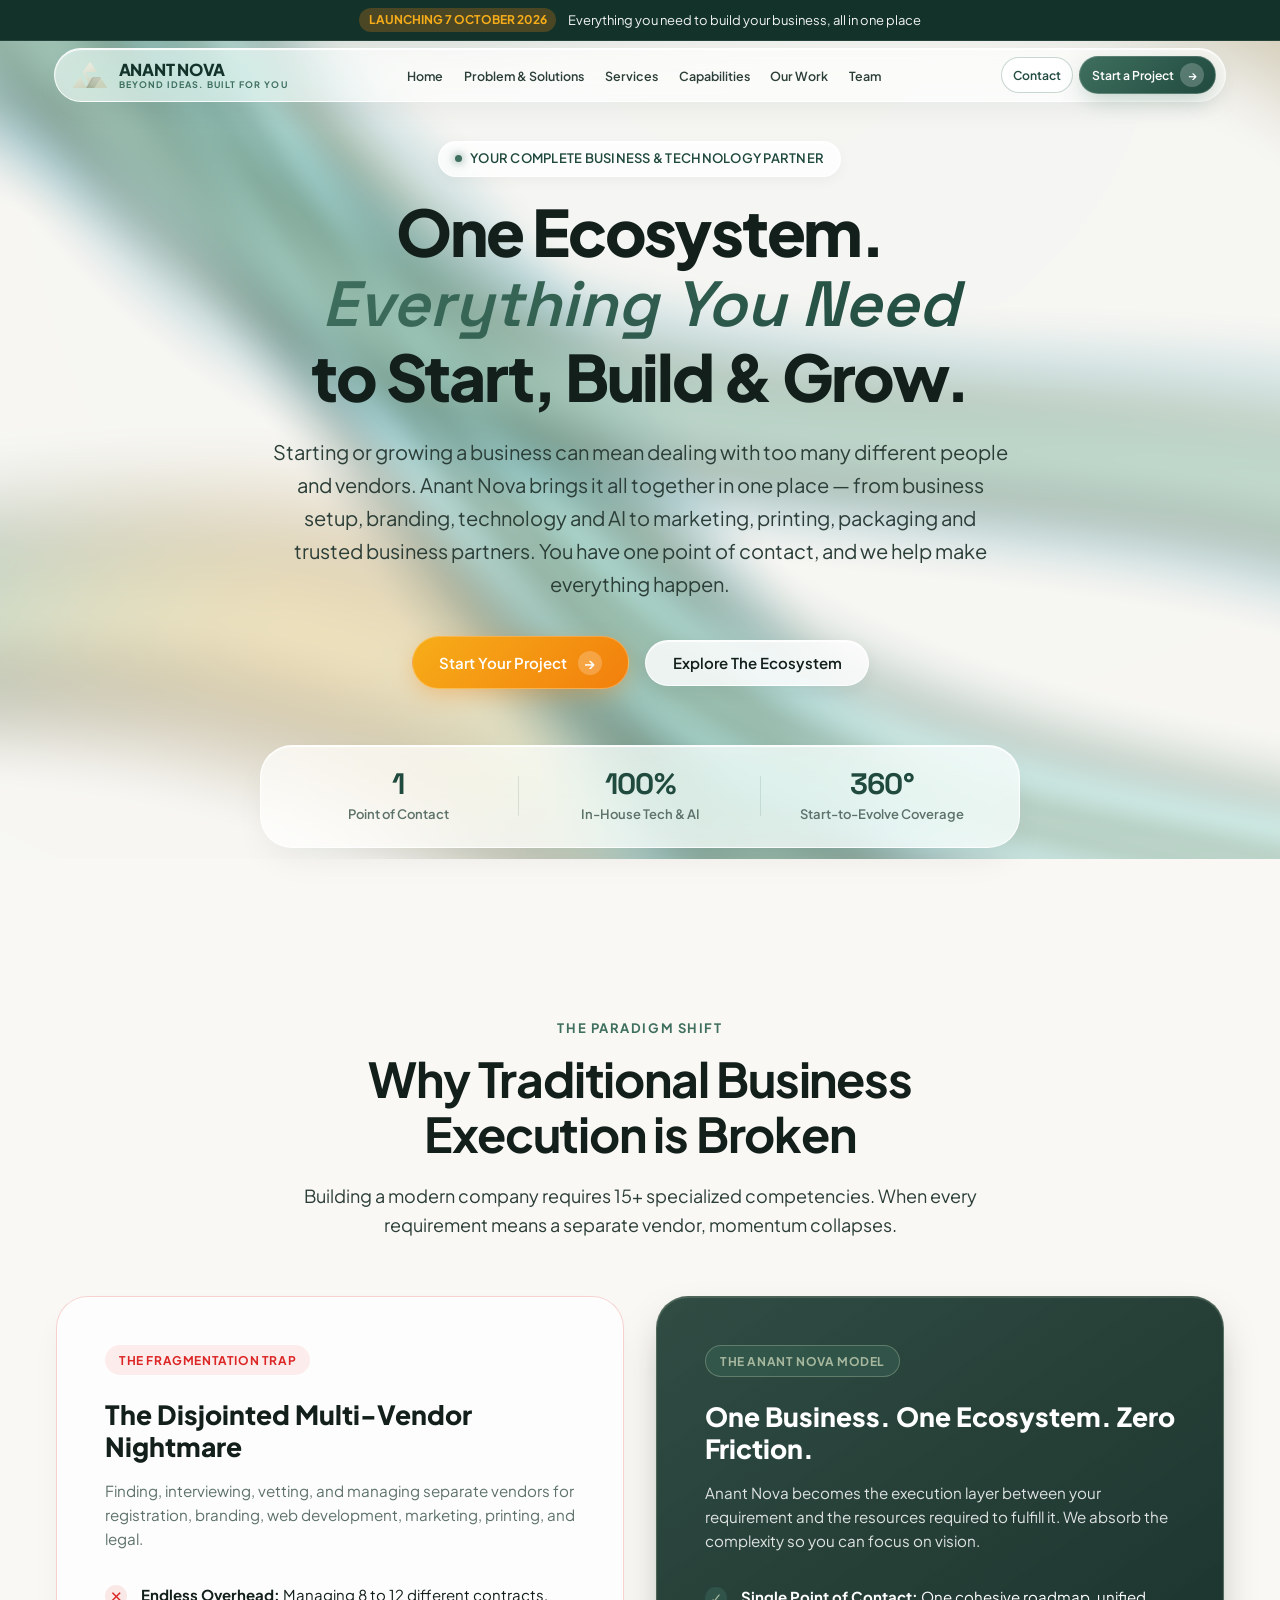
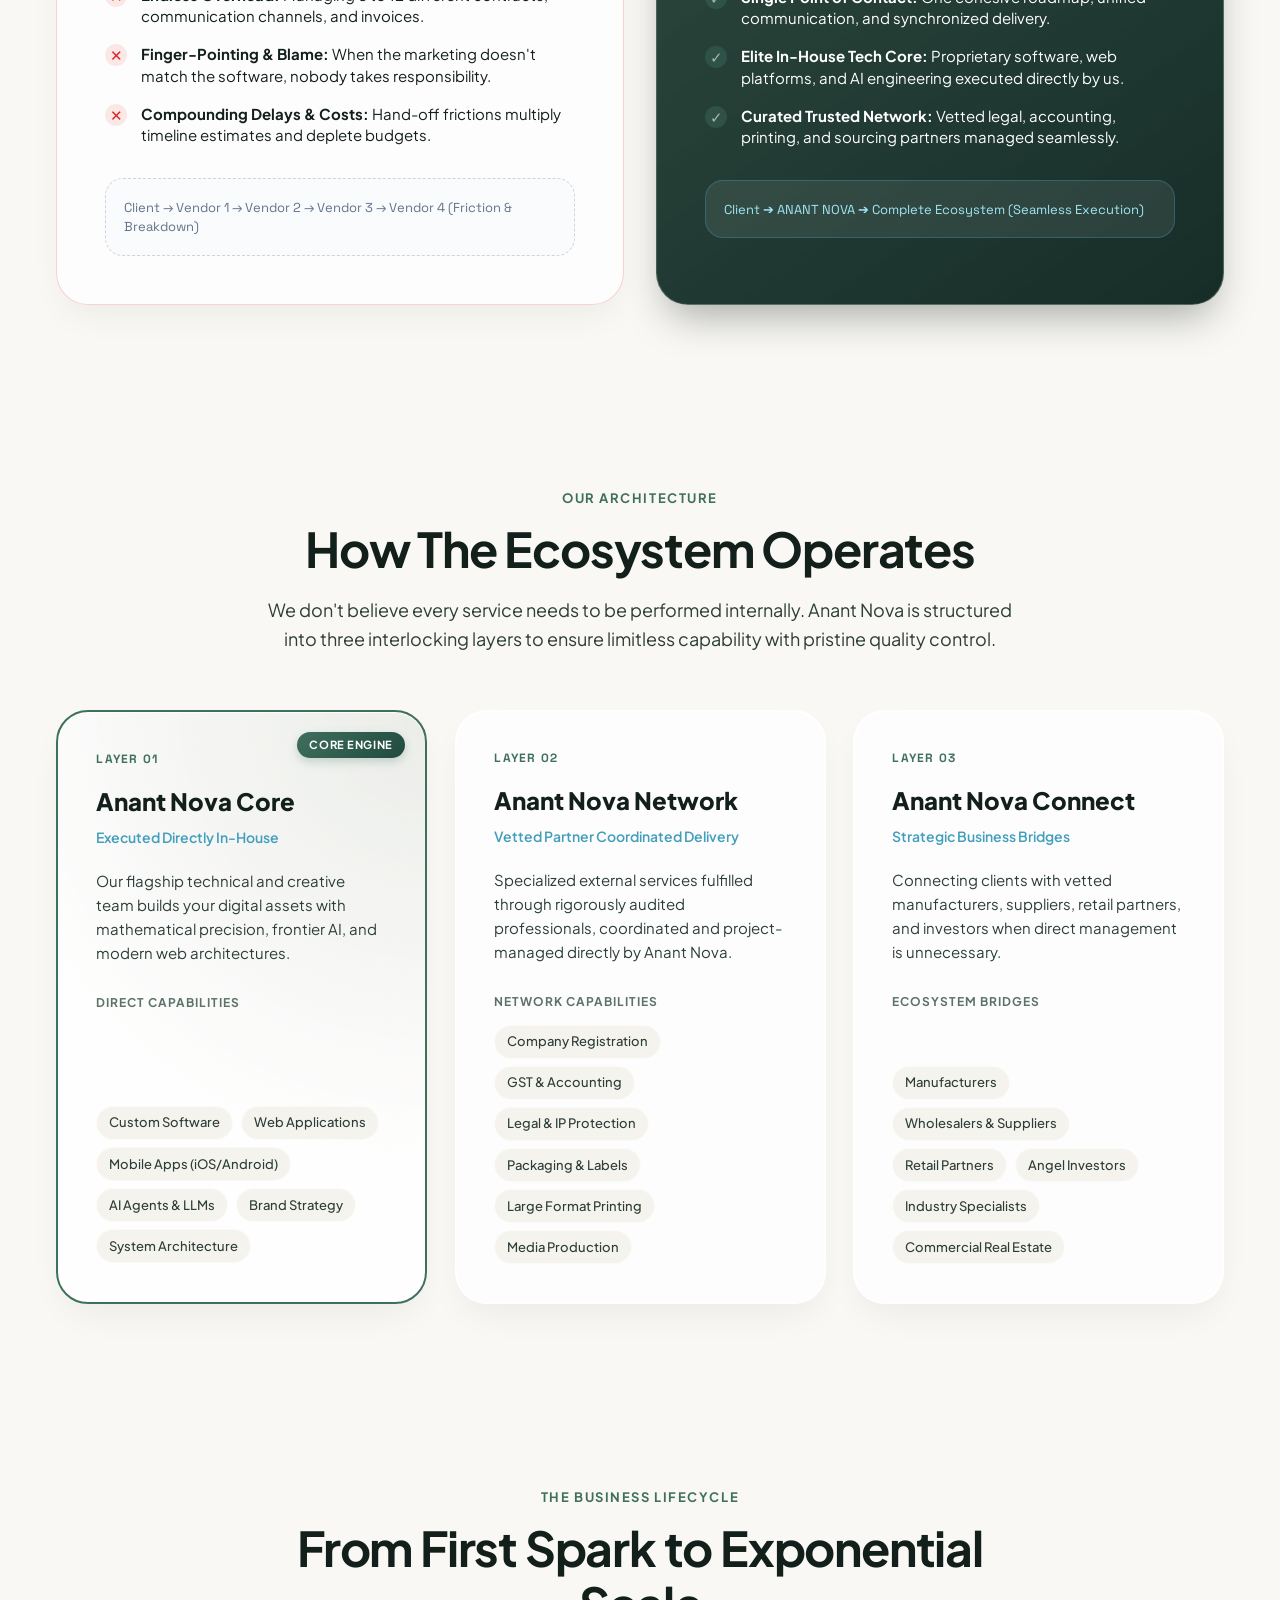
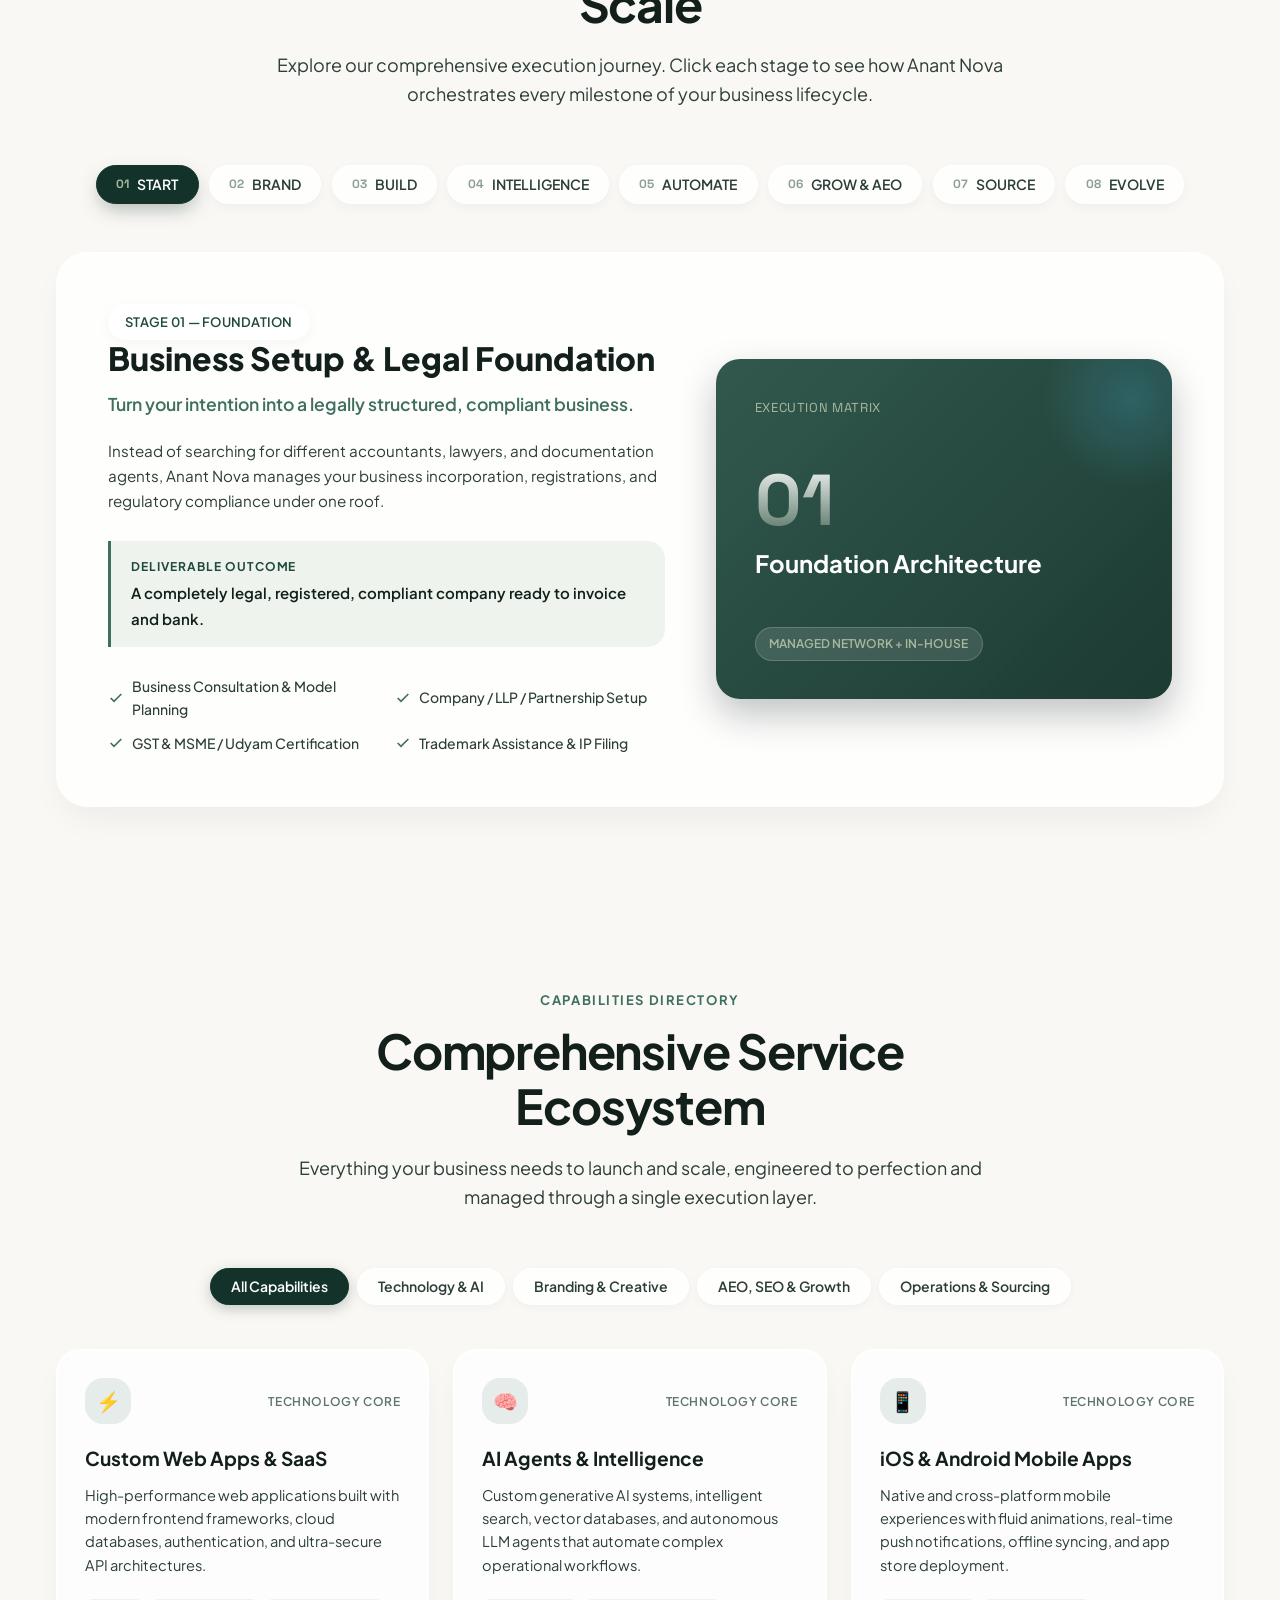
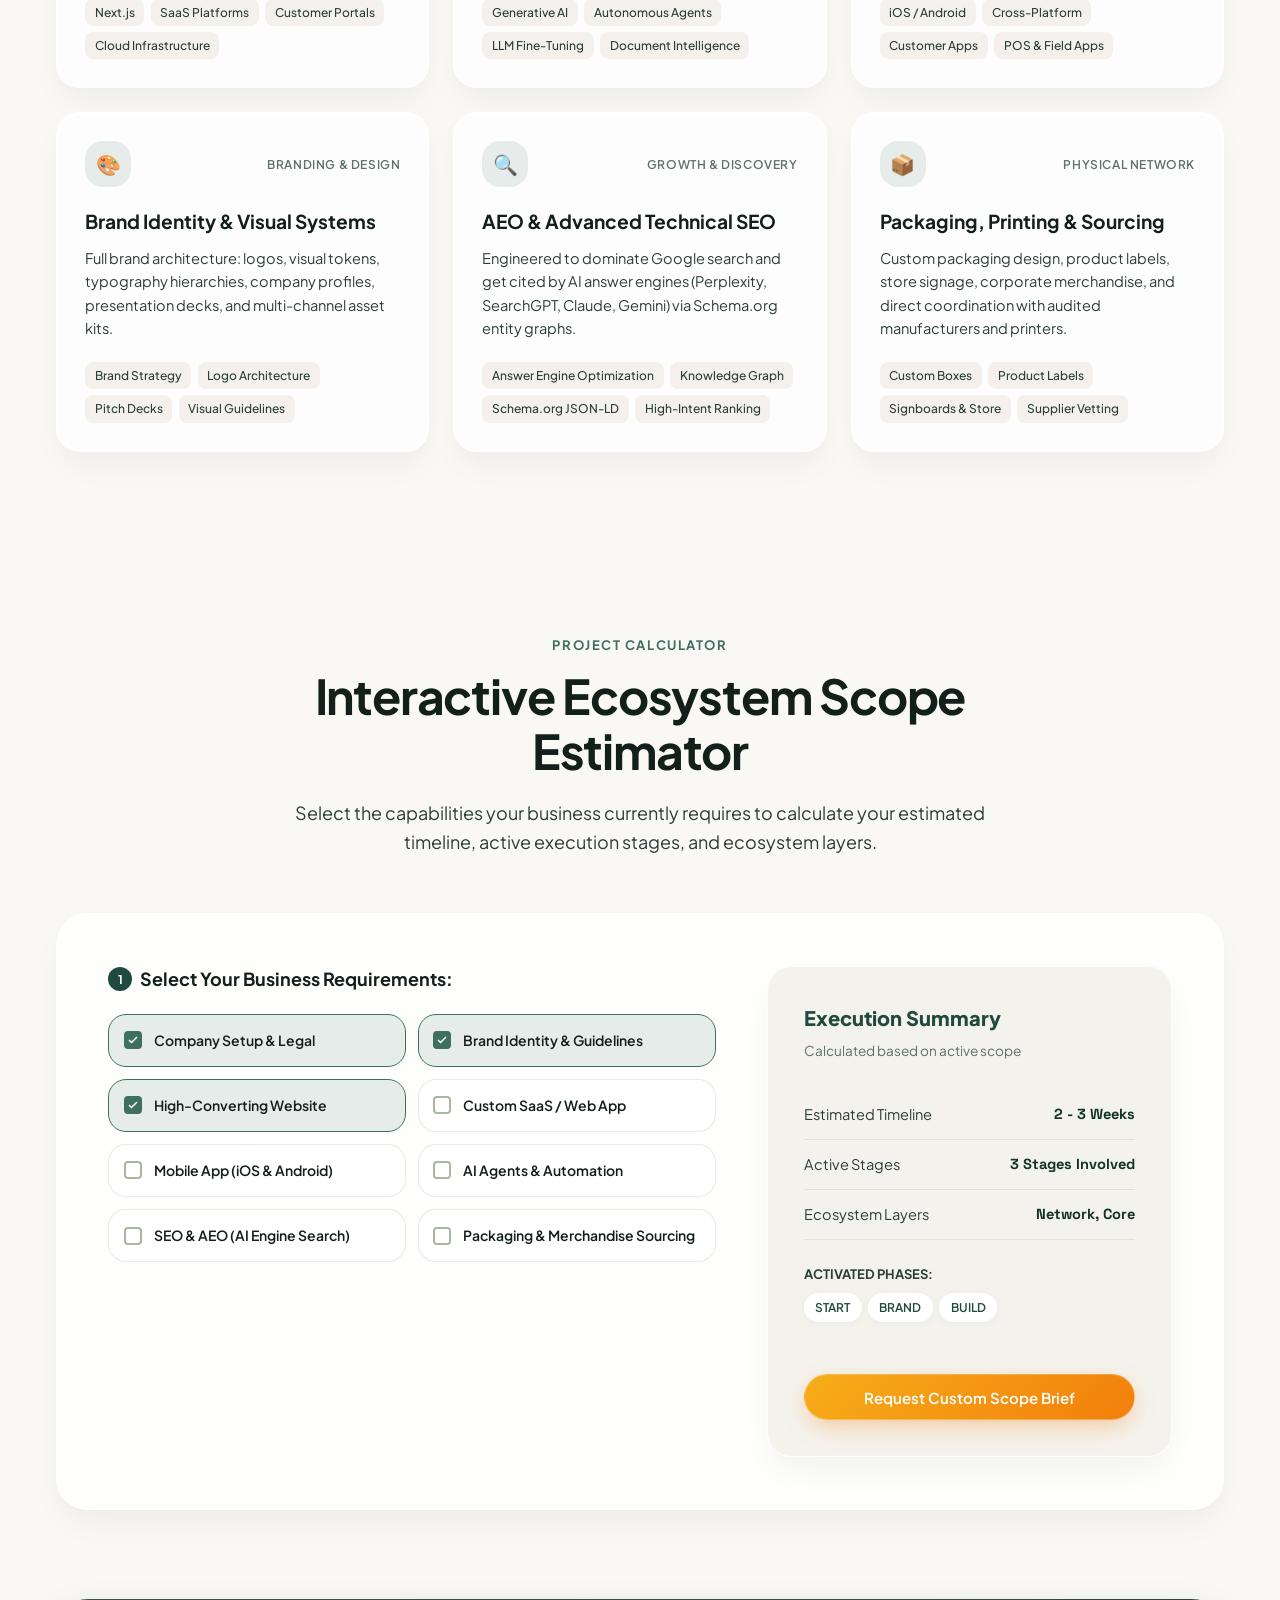
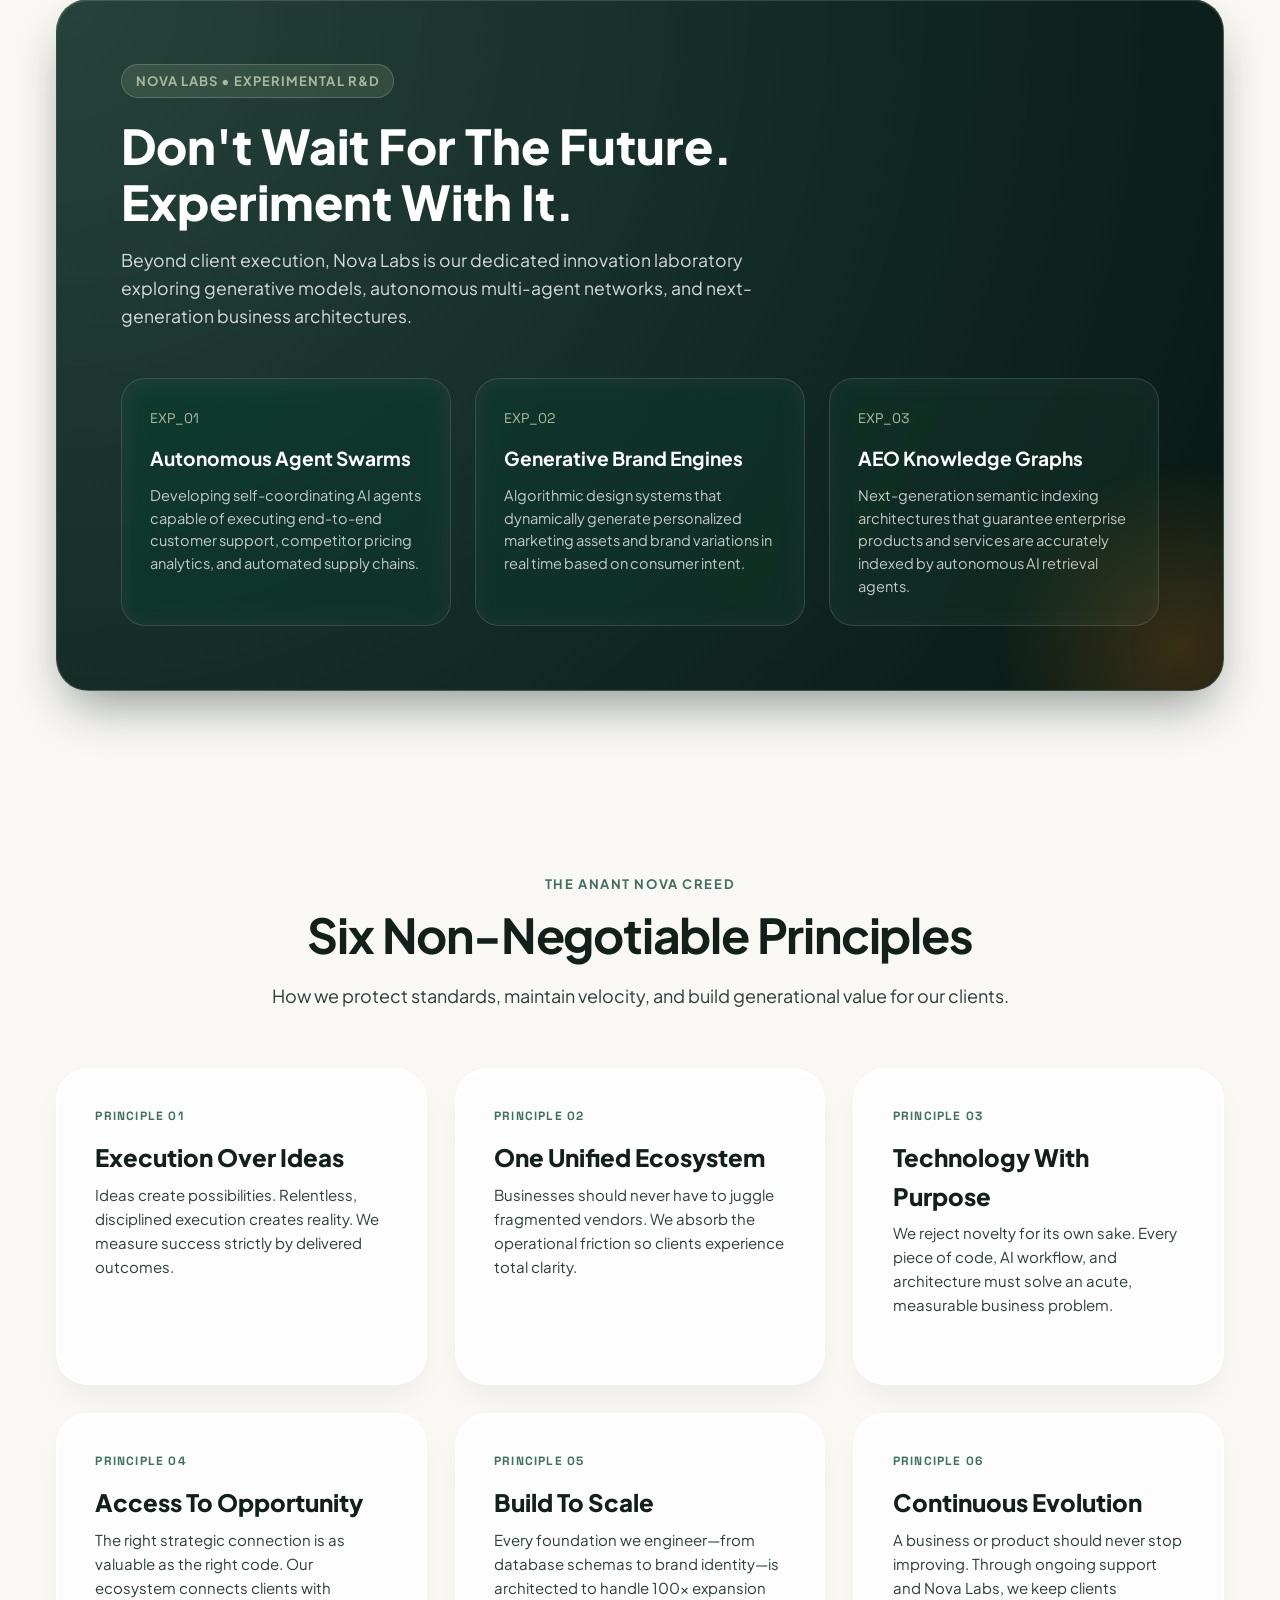
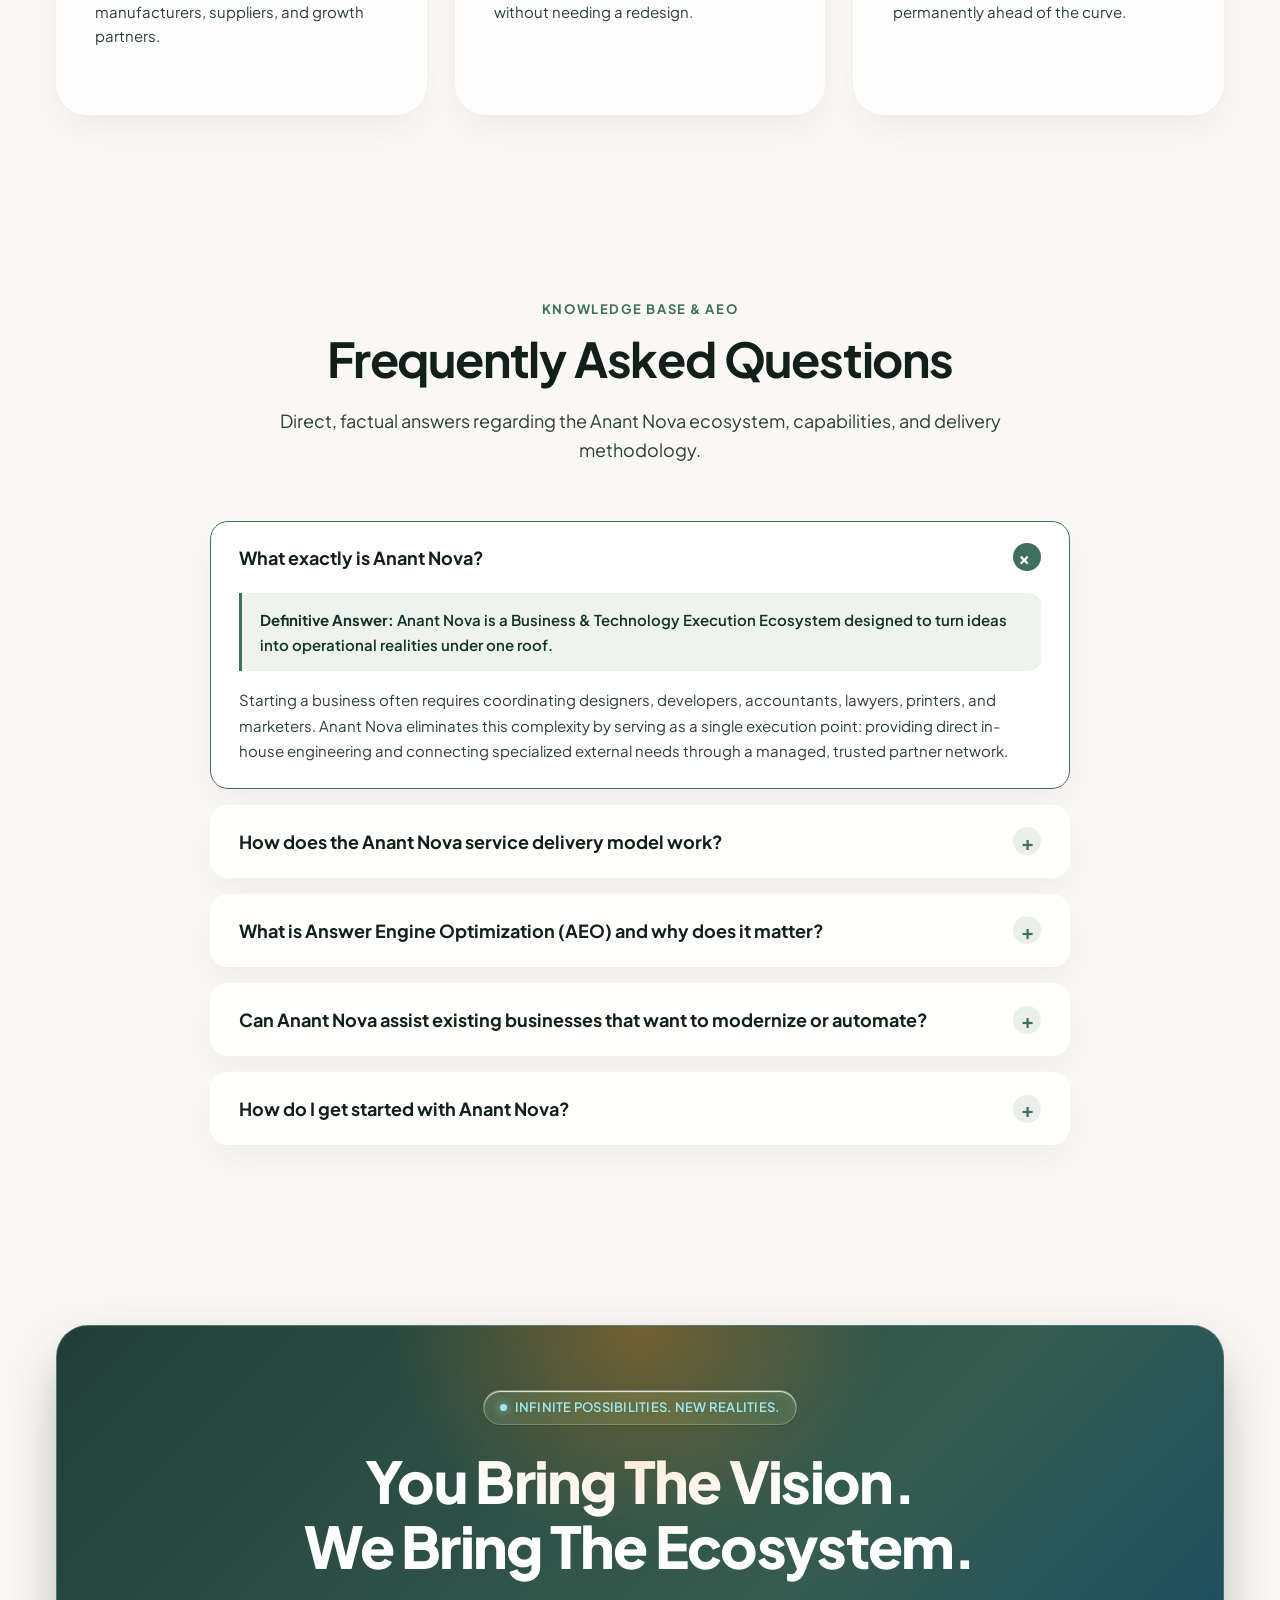
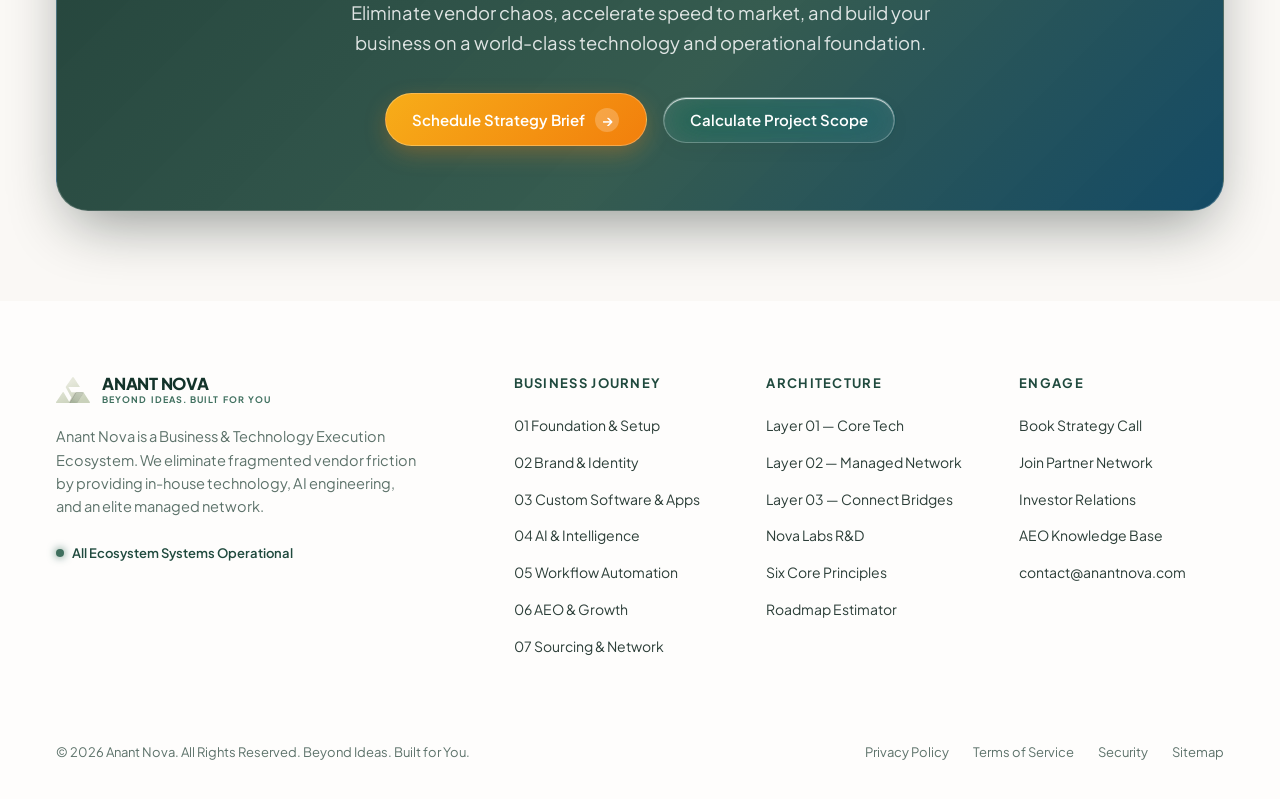
==== commit 368a572c: "Update Anant Nova website" ====
--- a/index.html
+++ b/index.html
@@ -35,7 +35,7 @@
   <link rel="icon" type="image/png" href="logo/favicon.svg">
 
   <!-- Stylesheet -->
-  <link rel="stylesheet" href="assets/css/style.css">
+  <link rel="stylesheet" href="assets/css/style.css?v=4.0">
 
   <!-- Comprehensive Schema.org JSON-LD for SEO & AEO (Answer Engine Optimization) -->
   <script type="application/ld+json">
@@ -122,6 +122,12 @@
 
 <body>
 
+  <!-- Master Ambient Generative 3D Light Fluid WebGL Canvas -->
+  <div class="global-canvas-wrapper" aria-hidden="true">
+    <canvas id="ambient-canvas"></canvas>
+    <div class="global-canvas-overlay"></div>
+  </div>
+
   <!-- Top Announcement Bar -->
   <div class="top-notice-bar">
     <span class="pulse-pill">LAUNCHING 7 OCTOBER 2026</span>
@@ -206,35 +212,29 @@
          HERO SECTION: Generative 3D Light Fluid WebGL
          ========================================== -->
     <section class="hero-section" id="hero">
-      <!-- WebGL Interactive Canvas -->
-      <div class="hero-canvas-wrapper">
-        <canvas id="hero-canvas" aria-label="Interactive generative 3D light ribbons background"></canvas>
-      </div>
-      <div class="hero-gradient-overlay"></div>
-
       <div class="container">
         <div class="hero-content">
-          <div class="hero-badge-wrap">
+          <div class="hero-badge-wrap" data-reveal="fade-up">
             <div class="pill-badge">
               <span class="dot"></span>
               <span>Your Complete Business & Technology Partner</span>
             </div>
           </div>
 
-          <h1 class="heading-xl hero-title">
+          <h1 class="heading-xl hero-title" data-reveal="fade-up" data-delay="1">
             One Ecosystem.<br>
             <span class="italic-accent">Everything You Need</span><br>
             to Start, Build &amp; Grow.
           </h1>
 
-          <p class="hero-description">
+          <p class="hero-description" data-reveal="fade-up" data-delay="2">
             Starting or growing a business can mean dealing with too many different people and vendors. Anant Nova
             brings it all together in one place — from business setup, branding, technology and AI to marketing,
             printing, packaging and trusted business partners. You have one point of contact, and we help make
             everything happen.
           </p>
 
-          <div class="hero-cta-group">
+          <div class="hero-cta-group" data-reveal="fade-up" data-delay="3">
             <button class="btn btn-nova open-inquiry-modal" data-topic="Hero CTA — Start Project">
               <span>Start Your Project</span>
               <div class="btn-icon-circle">→</div>
@@ -245,7 +245,7 @@
           </div>
 
           <!-- Trust Metrics Bar -->
-          <div class="hero-trust-metrics">
+          <div class="hero-trust-metrics" data-reveal="fade-up" data-delay="4">
             <div class="metric-item">
               <span class="metric-val">1</span>
               <span class="metric-label">Point of Contact</span>
@@ -268,7 +268,7 @@
          ========================================== -->
     <section class="section" id="problem">
       <div class="container">
-        <div class="section-header">
+        <div class="section-header" data-reveal="fade-up">
           <span class="section-subtitle">THE PARADIGM SHIFT</span>
           <h2 class="heading-lg section-title">Why Traditional Business Execution is Broken</h2>
           <p class="section-desc">
@@ -279,7 +279,7 @@
 
         <div class="comparison-grid">
           <!-- Traditional Fragmentation -->
-          <div class="comp-card traditional">
+          <div class="comp-card traditional glass-card-sheen" data-reveal="fade-up" data-delay="1">
             <div class="comp-card-badge">THE FRAGMENTATION TRAP</div>
             <h3 class="comp-heading">The Disjointed Multi-Vendor Nightmare</h3>
             <p class="comp-text">
@@ -309,7 +309,7 @@
           </div>
 
           <!-- The Anant Nova Solution -->
-          <div class="comp-card nova">
+          <div class="comp-card nova glass-card-sheen" data-reveal="fade-up" data-delay="2">
             <div class="comp-card-badge">THE ANANT NOVA MODEL</div>
             <h3 class="comp-heading">One Business. One Ecosystem. Zero Friction.</h3>
             <p class="comp-text">
@@ -344,9 +344,9 @@
     <!-- ==========================================
          SECTION 2: The 3 Ecosystem Layers
          ========================================== -->
-    <section class="section" id="layers" style="background: #FFFFFF;">
+    <section class="section" id="layers">
       <div class="container">
-        <div class="section-header">
+        <div class="section-header" data-reveal="fade-up">
           <span class="section-subtitle">OUR ARCHITECTURE</span>
           <h2 class="heading-lg section-title">How The Ecosystem Operates</h2>
           <p class="section-desc">
@@ -357,7 +357,7 @@
 
         <div class="layers-grid">
           <!-- Layer 1 -->
-          <div class="layer-card featured">
+          <div class="layer-card featured glass-card-sheen" data-reveal="fade-up" data-delay="1">
             <div class="featured-ribbon">Core Engine</div>
             <span class="layer-tag">LAYER 01</span>
             <h3 class="layer-title">Anant Nova Core</h3>
@@ -378,7 +378,7 @@
           </div>
 
           <!-- Layer 2 -->
-          <div class="layer-card">
+          <div class="layer-card glass-card-sheen" data-reveal="fade-up" data-delay="2">
             <span class="layer-tag">LAYER 02</span>
             <h3 class="layer-title">Anant Nova Network</h3>
             <div class="layer-role">Vetted Partner Coordinated Delivery</div>
@@ -398,7 +398,7 @@
           </div>
 
           <!-- Layer 3 -->
-          <div class="layer-card">
+          <div class="layer-card glass-card-sheen" data-reveal="fade-up" data-delay="3">
             <span class="layer-tag">LAYER 03</span>
             <h3 class="layer-title">Anant Nova Connect</h3>
             <div class="layer-role">Strategic Business Bridges</div>
@@ -524,9 +524,9 @@
     <!-- ==========================================
          SECTION 4: Master Capabilities Matrix (Filterable)
          ========================================== -->
-    <section class="section" id="capabilities" style="background: #FFFFFF;">
+    <section class="section" id="capabilities">
       <div class="container">
-        <div class="section-header">
+        <div class="section-header" data-reveal="fade-up">
           <span class="section-subtitle">CAPABILITIES DIRECTORY</span>
           <h2 class="heading-lg section-title">Comprehensive Service Ecosystem</h2>
           <p class="section-desc">
@@ -846,9 +846,9 @@
     <!-- ==========================================
          SECTION 7: Core Principles & Quality Standards
          ========================================== -->
-    <section class="section" id="principles" style="background: #FFFFFF;">
+    <section class="section" id="principles">
       <div class="container">
-        <div class="section-header">
+        <div class="section-header" data-reveal="fade-up">
           <span class="section-subtitle">THE ANANT NOVA CREED</span>
           <h2 class="heading-lg section-title">Six Non-Negotiable Principles</h2>
           <p class="section-desc">
@@ -1173,8 +1173,8 @@
   </div>
 
   <!-- Scripts -->
-  <script src="assets/js/hero-shader.js"></script>
-  <script src="assets/js/main.js"></script>
+  <script src="assets/js/hero-shader.js?v=4.0"></script>
+  <script src="assets/js/main.js?v=4.0"></script>
 </body>
 
 </html>
--- a/assets/css/style.css
+++ b/assets/css/style.css
@@ -77,13 +77,16 @@
 
   /* Transitions & Sizing */
   --container-max: 1240px;
-  --nav-height: 76px;
+  --nav-height: 64px;
+  --notice-bar-height: 38px;
   --transition-smooth: all 0.35s cubic-bezier(0.16, 1, 0.3, 1);
   --transition-fast: all 0.2s ease;
 }
 
 /* --- Global Reset & Base Setup --- */
-*, *::before, *::after {
+*,
+*::before,
+*::after {
   box-sizing: border-box;
   margin: 0;
   padding: 0;
@@ -98,9 +101,13 @@
   max-width: 100vw;
 }
 
+html {
+  background-color: var(--color-canvas);
+}
+
 body {
   font-family: 'Plus Jakarta Sans', -apple-system, BlinkMacSystemFont, "Segoe UI", Roboto, sans-serif;
-  background-color: var(--color-canvas);
+  background-color: transparent !important;
   color: var(--text-primary);
   line-height: 1.6;
   overflow-x: hidden;
@@ -109,6 +116,13 @@
   overflow-wrap: break-word;
 }
 
+main,
+section,
+footer {
+  position: relative;
+  z-index: 1;
+}
+
 ::selection {
   background-color: var(--accent-sage);
   color: #FFFFFF;
@@ -118,13 +132,16 @@
 ::-webkit-scrollbar {
   width: 8px;
 }
+
 ::-webkit-scrollbar-track {
   background: var(--color-canvas);
 }
+
 ::-webkit-scrollbar-thumb {
   background: var(--accent-sage-light);
   border-radius: var(--radius-full);
 }
+
 ::-webkit-scrollbar-thumb:hover {
   background: var(--accent-sage);
 }
@@ -143,7 +160,8 @@
   outline: none;
 }
 
-img, svg {
+img,
+svg {
   max-width: 100%;
   height: auto;
   display: block;
@@ -266,8 +284,17 @@
 }
 
 @keyframes pulseDot {
-  0%, 100% { transform: scale(1); opacity: 1; }
-  50% { transform: scale(1.4); opacity: 0.6; }
+
+  0%,
+  100% {
+    transform: scale(1);
+    opacity: 1;
+  }
+
+  50% {
+    transform: scale(1.4);
+    opacity: 0.6;
+  }
 }
 
 /* --- Buttons (Glass & Primary) --- */
@@ -376,57 +403,70 @@
 
 /* --- Master Floating Header (Glassmorphic Capsule) --- */
 .site-header {
-  position: sticky;
-  top: 0;
+  position: fixed;
+  top: var(--notice-bar-height, 38px);
   left: 0;
   width: 100%;
-  z-index: 100;
-  padding: 1rem 0;
-  transition: var(--transition-smooth);
+  z-index: 1000;
+  padding: 0.65rem 0;
+  background: transparent;
+  pointer-events: none;
+  transition: transform 0.35s cubic-bezier(0.16, 1, 0.3, 1), opacity 0.25s ease, top 0.25s ease;
+  will-change: transform;
+}
+
+.site-header.scrolled {
+  top: 0;
+  padding: 0.45rem 0;
+}
+
+.site-header.nav-hidden {
+  transform: translateY(-150%);
+  opacity: 0;
+  pointer-events: none;
 }
 
 .site-header .container {
-  max-width: 1400px;
+  max-width: 1220px;
   padding-left: clamp(0.75rem, 2vw, 1.5rem);
   padding-right: clamp(0.75rem, 2vw, 1.5rem);
-}
-
-.site-header.scrolled {
-  padding: 0.6rem 0;
+  pointer-events: auto;
 }
 
 .nav-container {
   display: flex;
   align-items: center;
   justify-content: space-between;
-  background: rgba(255, 255, 255, 0.78);
-  backdrop-filter: var(--glass-blur);
-  -webkit-backdrop-filter: var(--glass-blur);
-  border: 1px solid var(--glass-border);
+  background: rgba(255, 255, 255, 0.58);
+  backdrop-filter: blur(20px) saturate(180%);
+  -webkit-backdrop-filter: blur(20px) saturate(180%);
+  border: 1px solid rgba(255, 255, 255, 0.85);
   border-radius: var(--radius-full);
-  padding: 0.4rem 0.65rem 0.4rem 1.15rem;
-  box-shadow: 0 12px 30px -8px rgba(18, 31, 27, 0.08), inset 0 1px 1px 0 rgba(255, 255, 255, 0.95);
+  padding: 0.38rem 0.55rem 0.38rem 1.15rem;
+  box-shadow: 0 10px 30px -6px rgba(18, 31, 27, 0.07), inset 0 1px 1px 0 rgba(255, 255, 255, 0.95);
   transition: var(--transition-smooth);
-  min-height: 56px;
+  min-height: 54px;
 }
 
 .site-header.scrolled .nav-container {
-  background: rgba(255, 255, 255, 0.92);
-  box-shadow: 0 16px 36px -8px rgba(18, 31, 27, 0.12);
-  border-color: rgba(255, 255, 255, 0.9);
+  background: rgba(255, 255, 255, 0.82);
+  backdrop-filter: blur(24px) saturate(190%);
+  -webkit-backdrop-filter: blur(24px) saturate(190%);
+  border-color: rgba(255, 255, 255, 0.92);
+  box-shadow: 0 14px 36px -8px rgba(18, 31, 27, 0.12);
 }
 
 .brand-logo {
   display: flex;
   align-items: center;
-  gap: 0.75rem;
+  gap: 0.7rem;
   text-decoration: none;
   flex-shrink: 0;
 }
 
 .logo-img {
-  width: 38px;
-  height: 38px;
+  width: 34px;
+  height: 34px;
   object-fit: contain;
   transition: transform 0.4s cubic-bezier(0.34, 1.56, 0.64, 1);
   flex-shrink: 0;
@@ -437,7 +477,7 @@
 }
 
 .brand-name {
-  font-size: 1.125rem;
+  font-size: 1.025rem;
   font-weight: 800;
   letter-spacing: -0.015em;
   color: var(--accent-sage-deep);
@@ -448,7 +488,7 @@
 }
 
 .brand-tagline {
-  font-size: 0.625rem;
+  font-size: 0.56rem;
   font-weight: 700;
   letter-spacing: 0.12em;
   color: var(--accent-sage);
@@ -461,7 +501,7 @@
   display: flex;
   align-items: center;
   justify-content: center;
-  gap: clamp(0.25rem, 0.75vw, 1.15rem);
+  gap: clamp(0.2rem, 0.5vw, 0.65rem);
   list-style: none;
   margin: 0;
   padding: 0;
@@ -469,12 +509,12 @@
 }
 
 .nav-link {
-  font-size: clamp(0.75rem, 0.8vw, 0.86rem);
+  font-size: clamp(0.78rem, 0.82vw, 0.84rem);
   font-weight: 600;
   line-height: 1;
   color: var(--text-secondary);
   position: relative;
-  padding: 0.42rem clamp(0.3rem, 0.45vw, 0.55rem);
+  padding: 0.4rem clamp(0.45rem, 0.55vw, 0.65rem);
   border-radius: var(--radius-full);
   transition: var(--transition-fast);
   white-space: nowrap;
@@ -484,14 +524,14 @@
 }
 
 .nav-link:hover {
-  color: var(--accent-sage-dark);
+  color: var(--accent-sage-deep);
   background: rgba(63, 111, 94, 0.08);
 }
 
 .nav-actions {
   display: flex;
   align-items: center;
-  gap: clamp(0.35rem, 0.55vw, 0.75rem);
+  gap: clamp(0.35rem, 0.5vw, 0.55rem);
   flex-shrink: 0;
 }
 
@@ -508,14 +548,14 @@
   display: inline-flex;
   align-items: center;
   justify-content: center;
-  font-size: clamp(0.78rem, 0.82vw, 0.86rem);
+  font-size: clamp(0.76rem, 0.8vw, 0.83rem);
   font-weight: 600;
   line-height: 1;
   color: var(--accent-sage-dark);
-  background: rgba(255, 255, 255, 0.85);
-  border: 1px solid var(--glass-border-sage);
+  background: rgba(255, 255, 255, 0.82);
+  border: 1px solid rgba(63, 111, 94, 0.28);
   border-radius: var(--radius-full);
-  padding: 0.42rem clamp(0.75rem, 0.9vw, 1.15rem);
+  padding: 0.38rem clamp(0.7rem, 0.85vw, 1.05rem);
   min-height: 36px;
   white-space: nowrap;
   transition: var(--transition-fast);
@@ -535,10 +575,12 @@
 .nav-actions .btn-primary {
   white-space: nowrap;
   min-height: 36px;
-  padding: 0.42rem clamp(0.75rem, 0.9vw, 1.15rem);
-  font-size: clamp(0.78rem, 0.82vw, 0.85rem);
+  padding: 0.38rem clamp(0.7rem, 0.85vw, 1.05rem);
+  font-size: clamp(0.76rem, 0.8vw, 0.83rem);
+  font-weight: 600;
   display: inline-flex;
   align-items: center;
+  gap: 0.4rem;
 }
 
 /* Modern 3-bar animated hamburger */
@@ -570,9 +612,11 @@
 .mobile-menu-btn.active .hamburger-bar:nth-child(1) {
   transform: translateY(7px) rotate(45deg);
 }
+
 .mobile-menu-btn.active .hamburger-bar:nth-child(2) {
   opacity: 0;
 }
+
 .mobile-menu-btn.active .hamburger-bar:nth-child(3) {
   transform: translateY(-7px) rotate(-45deg);
 }
@@ -670,7 +714,8 @@
   transition: var(--transition-fast);
 }
 
-.mobile-nav-links a:hover, .mobile-nav-links a:active {
+.mobile-nav-links a:hover,
+.mobile-nav-links a:active {
   background: rgba(63, 111, 94, 0.1);
   color: var(--accent-sage-dark);
   padding-left: 1.25rem;
@@ -697,44 +742,41 @@
   justify-content: center;
 }
 
-/* --- Hero Section with WebGL Shader --- */
-.hero-section {
-  position: relative;
-  min-height: 90vh;
-  display: flex;
-  align-items: center;
-  justify-content: center;
-  padding: clamp(3rem, 6vw, 5rem) 0 clamp(4rem, 8vw, 7rem);
-  overflow: hidden;
-  background: var(--color-canvas);
-}
-
-.hero-canvas-wrapper {
-  position: absolute;
+/* --- Global Master Ambient 3D WebGL Canvas --- */
+.global-canvas-wrapper {
+  position: fixed;
   top: 0;
   left: 0;
-  width: 100%;
-  height: 100%;
-  z-index: 1;
-  pointer-events: auto;
+  width: 100vw;
+  height: 100vh;
+  z-index: 0;
+  pointer-events: none;
   overflow: hidden;
-}
-
-#hero-canvas {
+  background: transparent;
+}
+
+#ambient-canvas {
   width: 100%;
   height: 100%;
   display: block;
 }
 
-.hero-gradient-overlay {
-  position: absolute;
-  top: 0;
-  left: 0;
-  width: 100%;
-  height: 100%;
-  z-index: 2;
-  background: radial-gradient(circle at 50% 45%, rgba(250, 248, 245, 0.35) 0%, rgba(250, 248, 245, 0.82) 75%, #FAF8F5 100%);
-  pointer-events: none;
+.global-canvas-overlay {
+  display: none;
+}
+
+/* --- Hero Section with Ambient WebGL Underlay --- */
+.hero-section {
+  position: relative;
+  min-height: 88vh;
+  display: flex;
+  flex-direction: column;
+  align-items: center;
+  justify-content: flex-start;
+  padding-top: calc(var(--nav-height, 54px) + 2.25rem);
+  padding-bottom: clamp(3.5rem, 6vw, 6rem);
+  overflow: hidden;
+  background: transparent;
 }
 
 .hero-content {
@@ -746,10 +788,119 @@
   display: flex;
   flex-direction: column;
   align-items: center;
+  width: 100%;
 }
 
 .hero-badge-wrap {
-  margin-bottom: 1.5rem;
+  margin-bottom: 1.25rem;
+}
+
+/* Floating Badge Microinteraction */
+@keyframes subtleFloat {
+
+  0%,
+  100% {
+    transform: translateY(0);
+  }
+
+  50% {
+    transform: translateY(-4px);
+  }
+}
+
+.hero-badge-wrap .pill-badge {
+  animation: subtleFloat 4s ease-in-out infinite;
+  display: inline-flex;
+  align-items: center;
+}
+
+/* --- Glass Card Spotlight Sheen Microinteraction --- */
+.glass-card-sheen {
+  position: relative;
+  overflow: hidden;
+  transition: transform 0.35s cubic-bezier(0.16, 1, 0.3, 1), box-shadow 0.35s ease, border-color 0.3s ease;
+}
+
+.glass-card-sheen::after {
+  content: '';
+  position: absolute;
+  inset: 0;
+  border-radius: inherit;
+  background: radial-gradient(480px circle at var(--mouse-x, 50%) var(--mouse-y, 50%), rgba(63, 111, 94, 0.12), transparent 45%);
+  opacity: 0;
+  transition: opacity 0.3s ease;
+  pointer-events: none;
+  z-index: 2;
+}
+
+.glass-card-sheen:hover::after {
+  opacity: 1;
+}
+
+.glass-card-sheen:hover {
+  transform: translateY(-5px);
+}
+
+/* --- Scroll-Triggered Reveal Animations --- */
+[data-reveal] {
+  opacity: 0;
+  transform: translateY(28px);
+  transition: opacity 0.75s cubic-bezier(0.16, 1, 0.3, 1), transform 0.75s cubic-bezier(0.16, 1, 0.3, 1);
+  will-change: opacity, transform;
+}
+
+[data-reveal="fade-in"] {
+  transform: translateY(0) scale(0.96);
+}
+
+[data-reveal].is-revealed {
+  opacity: 1;
+  transform: translateY(0) scale(1);
+}
+
+/* Stagger Delays */
+[data-delay="1"] {
+  transition-delay: 80ms;
+}
+
+[data-delay="2"] {
+  transition-delay: 160ms;
+}
+
+[data-delay="3"] {
+  transition-delay: 240ms;
+}
+
+[data-delay="4"] {
+  transition-delay: 320ms;
+}
+
+[data-delay="5"] {
+  transition-delay: 400ms;
+}
+
+[data-delay="6"] {
+  transition-delay: 480ms;
+}
+
+/* Page Transitions */
+@keyframes pageFadeIn {
+  from {
+    opacity: 0;
+  }
+
+  to {
+    opacity: 1;
+  }
+}
+
+body {
+  animation: pageFadeIn 0.35s ease forwards;
+}
+
+body.page-transitioning {
+  opacity: 0;
+  transition: opacity 0.25s ease;
 }
 
 .hero-title {
@@ -846,6 +997,8 @@
 .section {
   padding: clamp(4.5rem, 7vw, 7.5rem) 0;
   position: relative;
+  z-index: 1;
+  background: transparent;
   scroll-margin-top: calc(var(--nav-height) + 1.25rem);
 }
 
@@ -1145,7 +1298,7 @@
 
 /* --- Section: The Business Lifecycle Journey --- */
 .journey-section {
-  background: linear-gradient(180deg, var(--color-canvas) 0%, #FFFFFF 50%, var(--color-canvas) 100%);
+  background: transparent;
 }
 
 .journey-stepper-nav {
@@ -1673,9 +1826,12 @@
   color: var(--text-primary);
 }
 
-/* Result Card */
+/* Result Card (Sticky Pinned Stacking) */
 .estimator-result-card {
-  background: rgba(242, 239, 233, 0.75);
+  position: sticky;
+  top: calc(var(--nav-height, 56px) + 1.75rem);
+  align-self: start;
+  background: rgba(242, 239, 233, 0.82);
   border: 1px solid var(--glass-border);
   backdrop-filter: var(--glass-blur-sm);
   border-radius: var(--radius-lg);
@@ -1683,6 +1839,7 @@
   display: flex;
   flex-direction: column;
   justify-content: space-between;
+  box-shadow: var(--glass-shadow);
 }
 
 .result-heading {
@@ -1828,7 +1985,7 @@
 /* --- Section: Final CTA (Luminous Glass) --- */
 .final-cta-section {
   position: relative;
-  background: var(--color-canvas);
+  background: transparent;
   padding: clamp(4rem, 7vw, 7rem) 0;
 }
 
@@ -1884,9 +2041,13 @@
 
 /* --- Footer --- */
 .site-footer {
-  background: #FFFFFF;
+  background: rgba(255, 255, 255, 0.72);
+  backdrop-filter: var(--glass-blur);
+  -webkit-backdrop-filter: var(--glass-blur);
   border-top: 1px solid var(--border-subtle);
   padding: 4.5rem 0 2.25rem;
+  position: relative;
+  z-index: 1;
 }
 
 .footer-top-grid {
@@ -2050,7 +2211,9 @@
   letter-spacing: 0.04em;
 }
 
-.form-input, .form-textarea, .form-select {
+.form-input,
+.form-textarea,
+.form-select {
   width: 100%;
   padding: 0.8rem 1rem;
   border-radius: var(--radius-sm);
@@ -2062,7 +2225,9 @@
   transition: var(--transition-fast);
 }
 
-.form-input:focus, .form-textarea:focus, .form-select:focus {
+.form-input:focus,
+.form-textarea:focus,
+.form-select:focus {
   outline: none;
   border-color: var(--accent-sage);
   background: #FFFFFF;
@@ -2074,8 +2239,8 @@
    Covers: Large Desktops, Tablets, Phablets, and Small Mobile Screens
    ========================================================================== */
 
-/* --- Responsive Navigation Breakpoint (<= 1240px) --- */
-@media (max-width: 1240px) {
+/* --- Responsive Navigation Breakpoint (<= 1060px) --- */
+@media (max-width: 1060px) {
   .nav-links {
     display: none !important;
   }
@@ -2085,16 +2250,17 @@
   }
 
   .site-header {
-    padding: 0.75rem 0;
+    padding: 0.65rem 0;
   }
 
   .nav-container {
-    padding: 0.45rem 0.85rem 0.45rem 1rem;
+    padding: 0.4rem 0.75rem 0.4rem 1rem;
   }
 }
 
 /* --- Tablet / Medium Devices (<= 1024px) --- */
 @media (max-width: 1024px) {
+
   .comparison-grid,
   .layers-grid,
   .journey-display-card,
@@ -2259,7 +2425,8 @@
 
   /* Hero Section Mobile Ergonomics */
   .hero-section {
-    padding: 1.25rem 0 2.5rem;
+    padding-top: calc(var(--nav-height, 52px) + var(--notice-bar-height, 42px) + 0.85rem);
+    padding-bottom: 2.5rem;
     min-height: auto;
   }
 
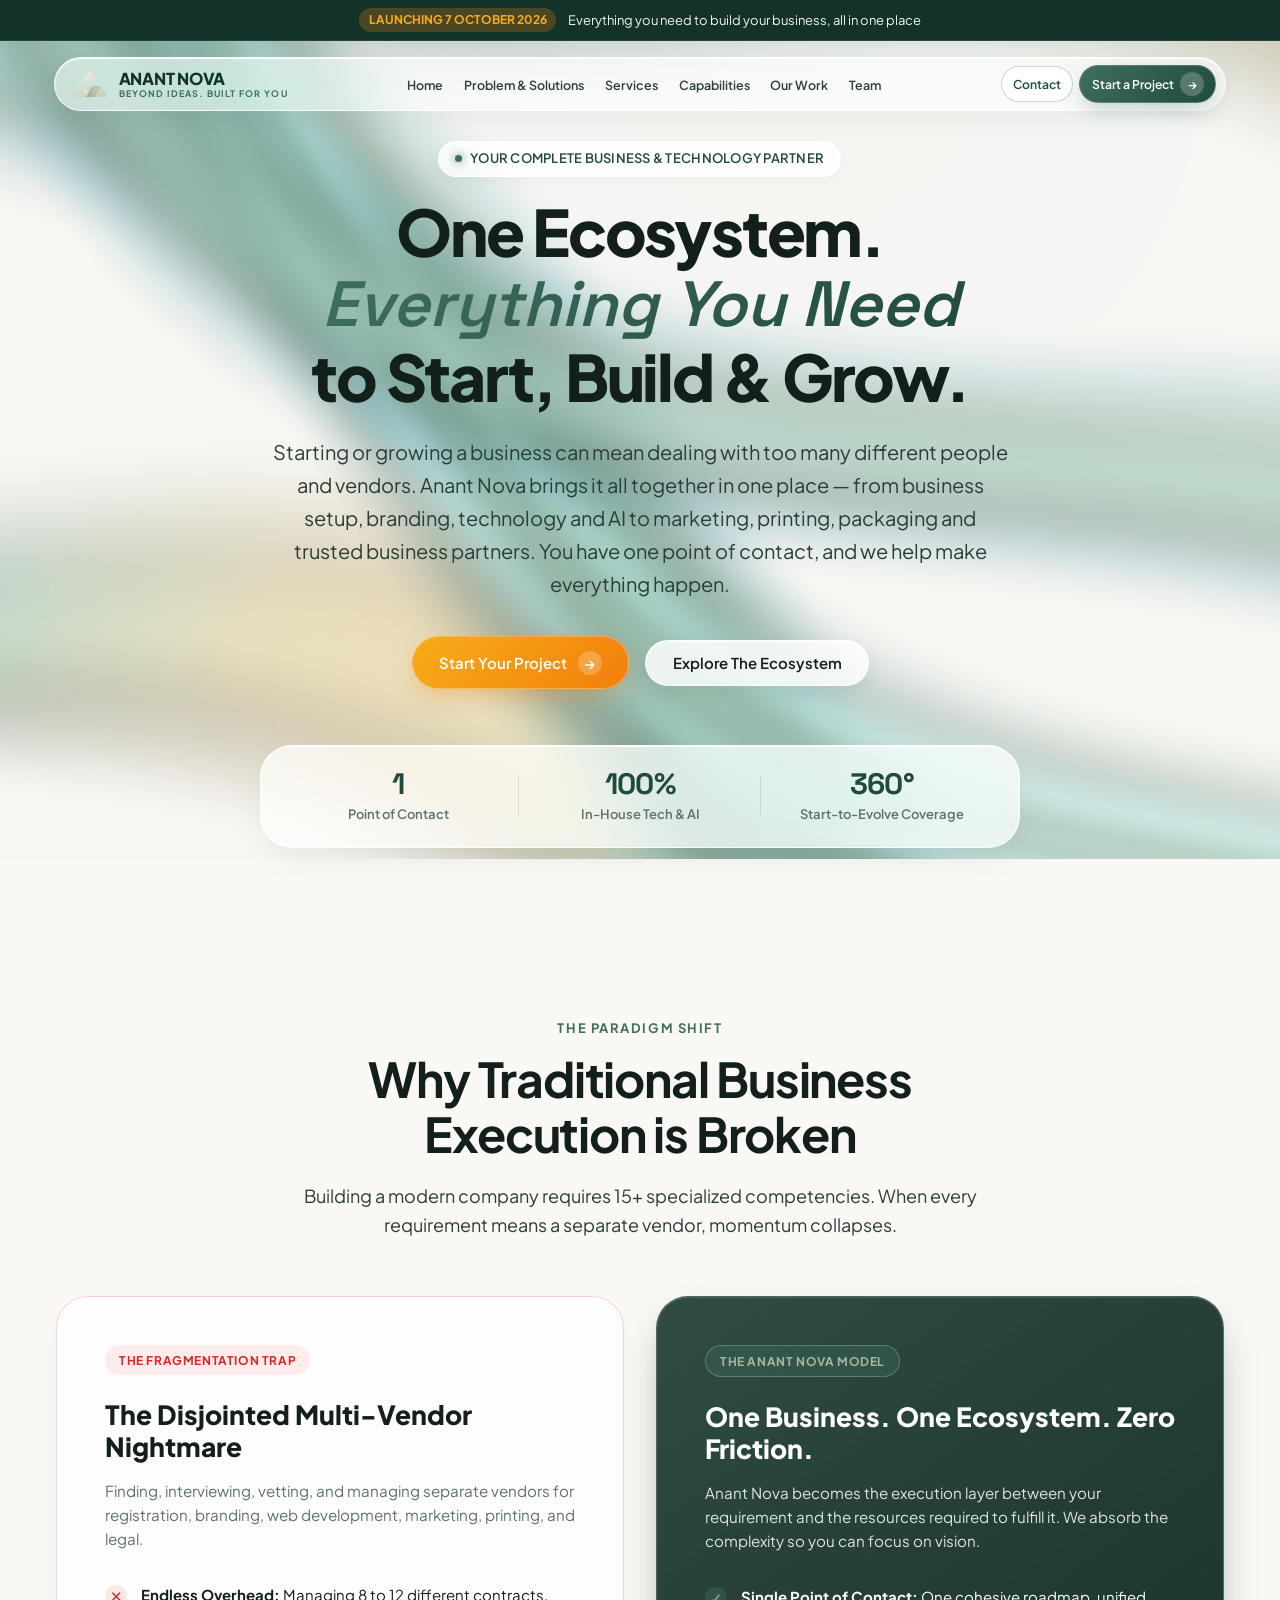
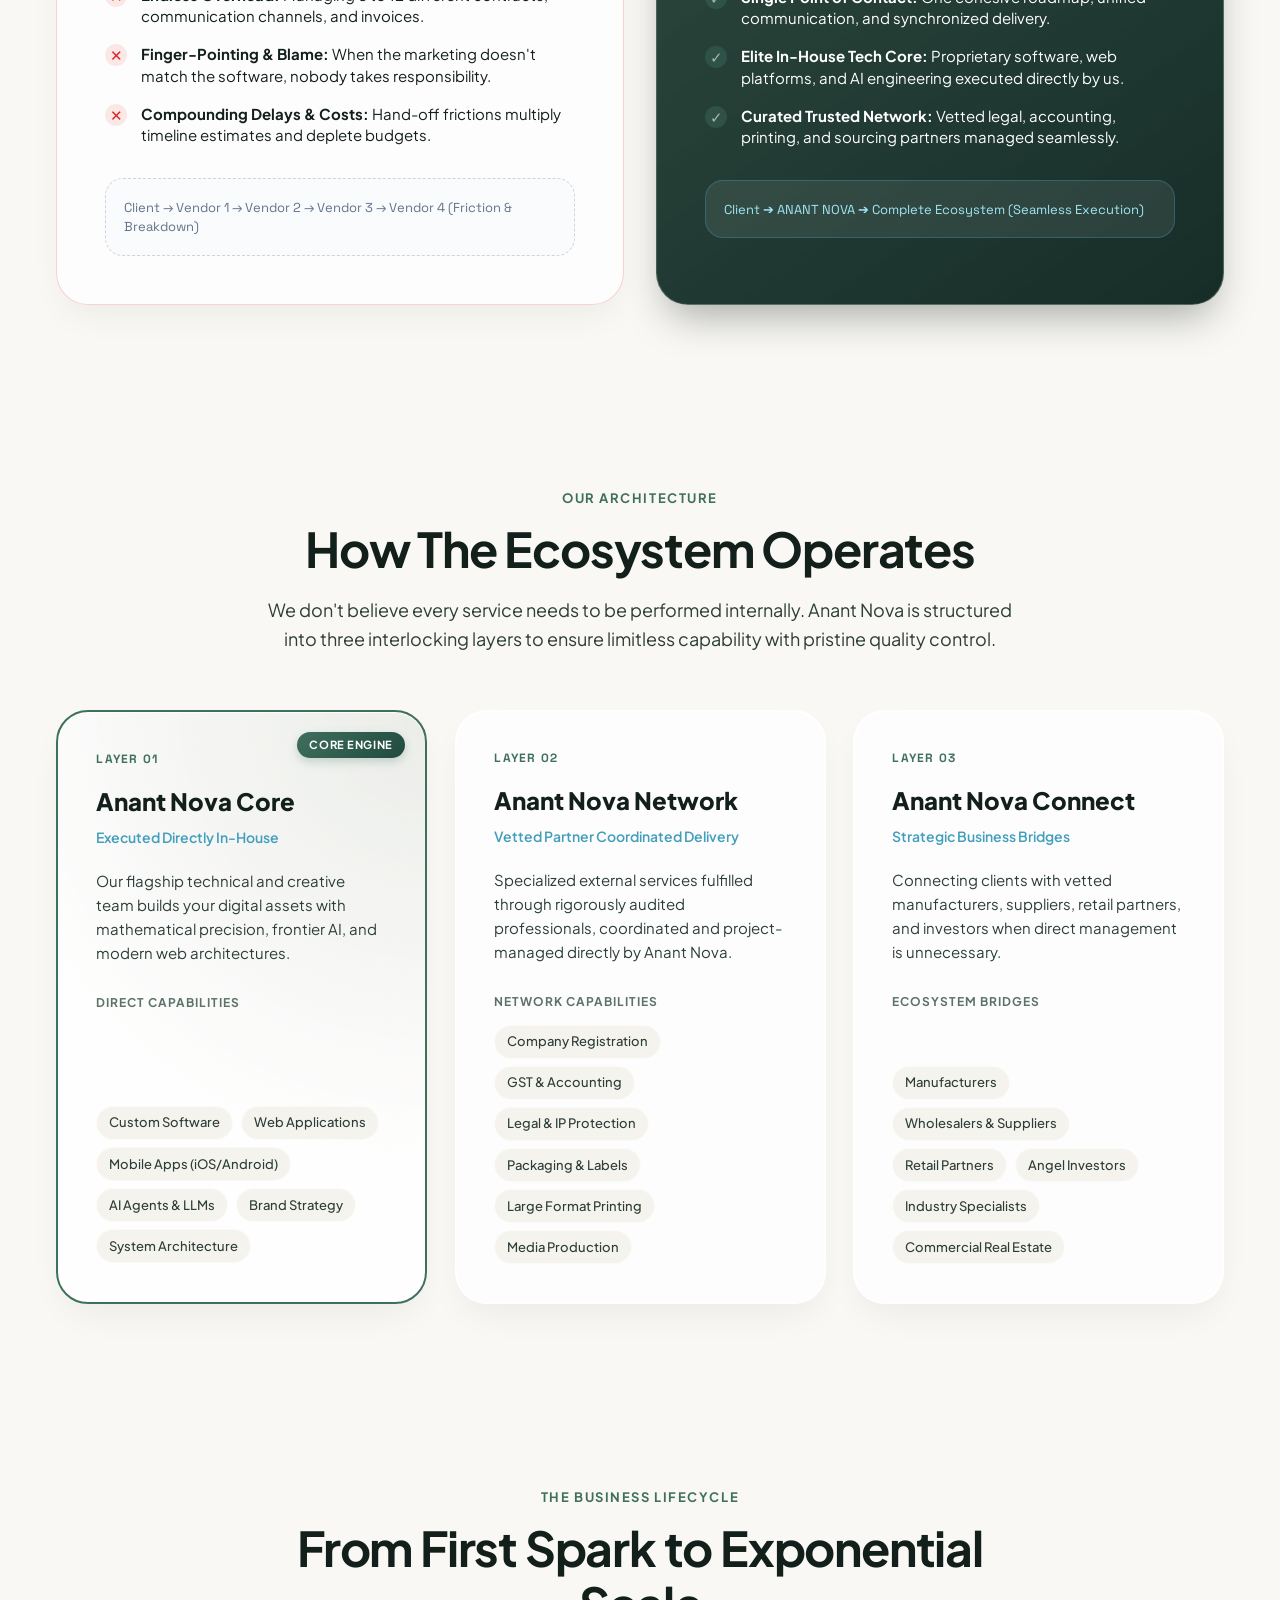
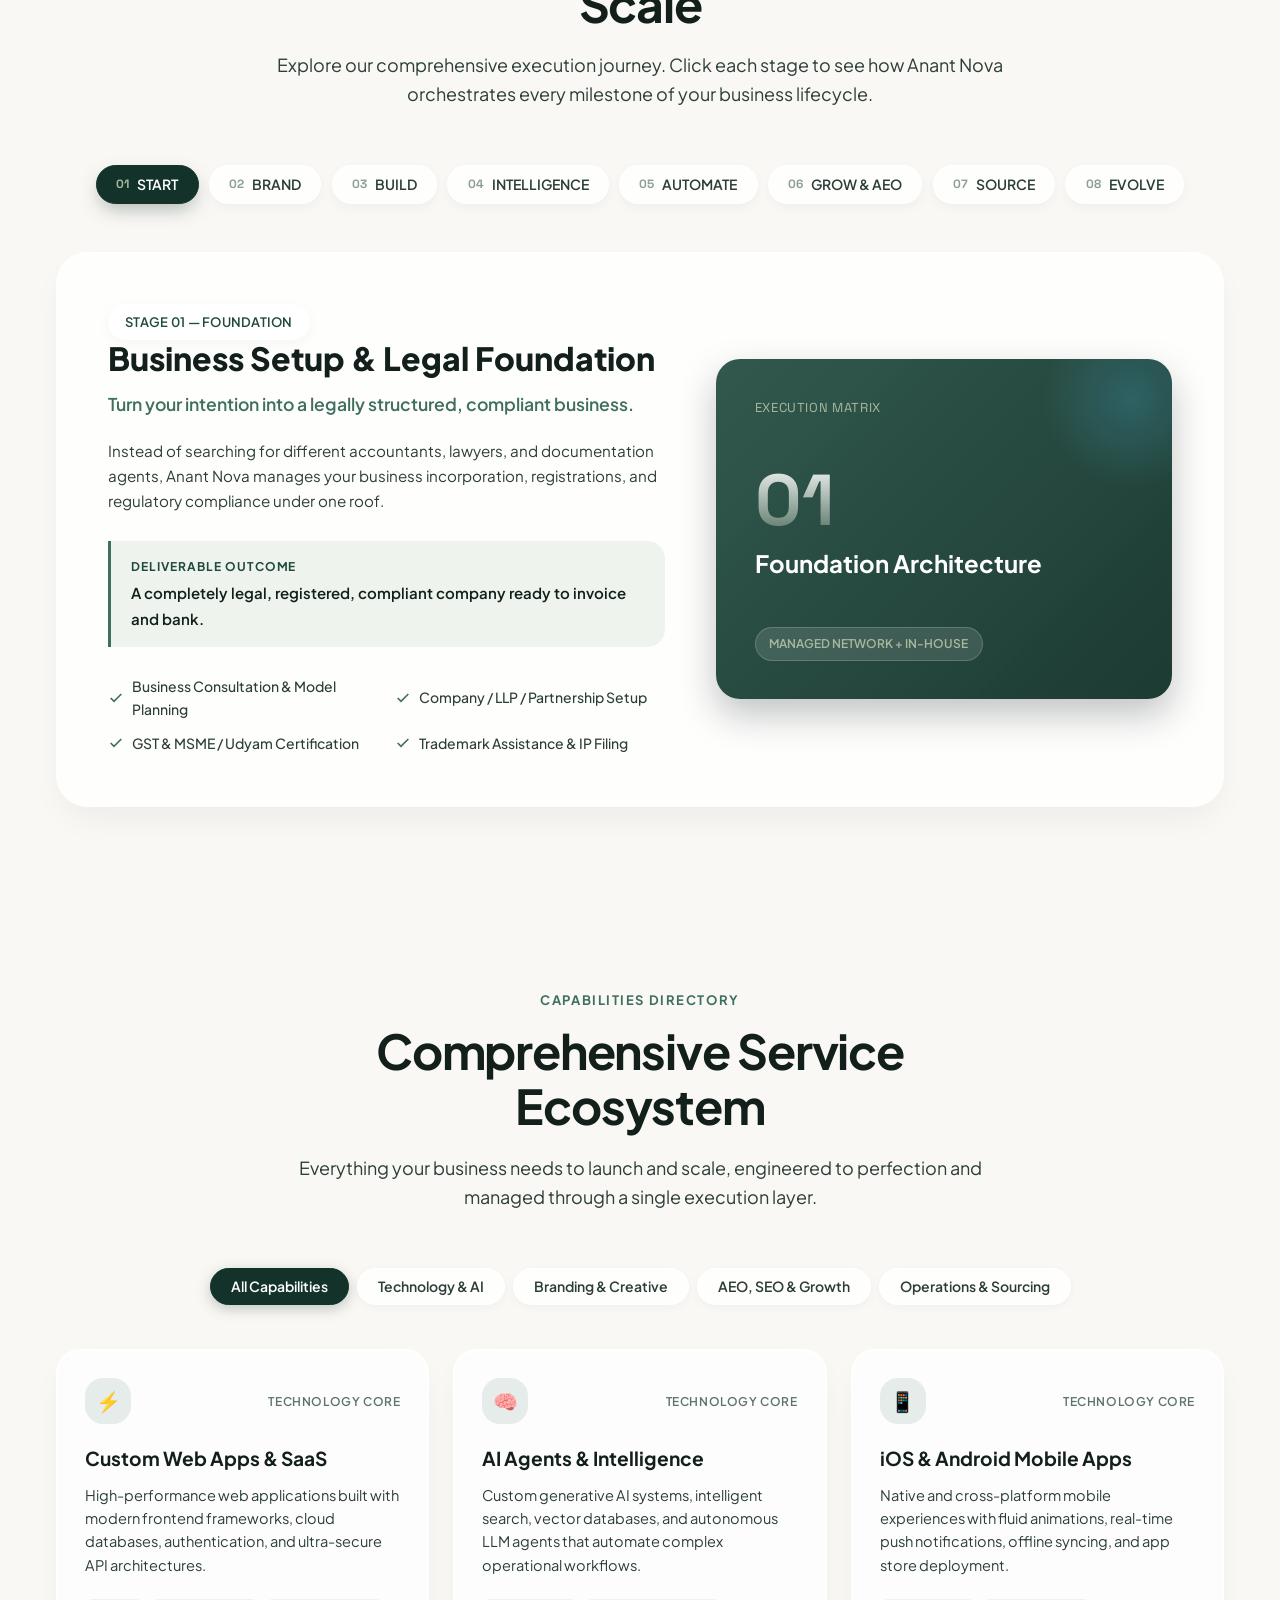
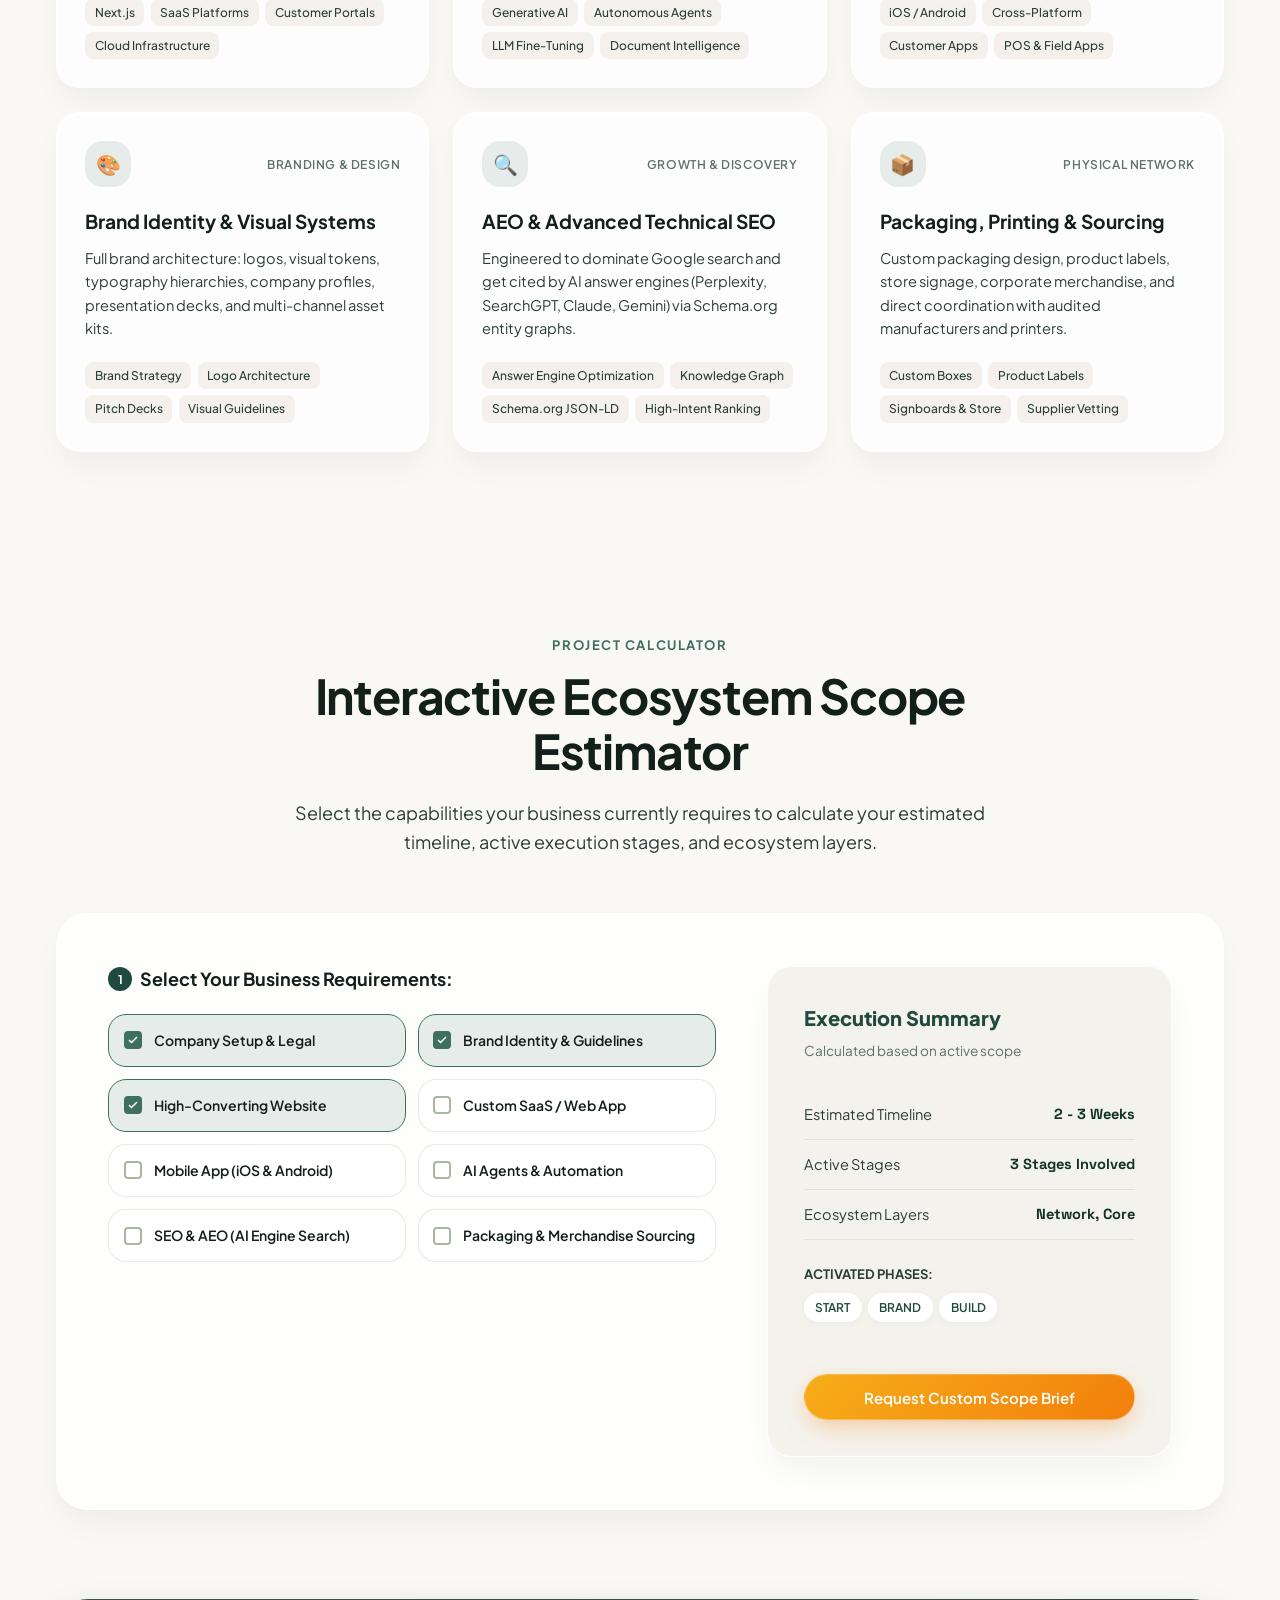
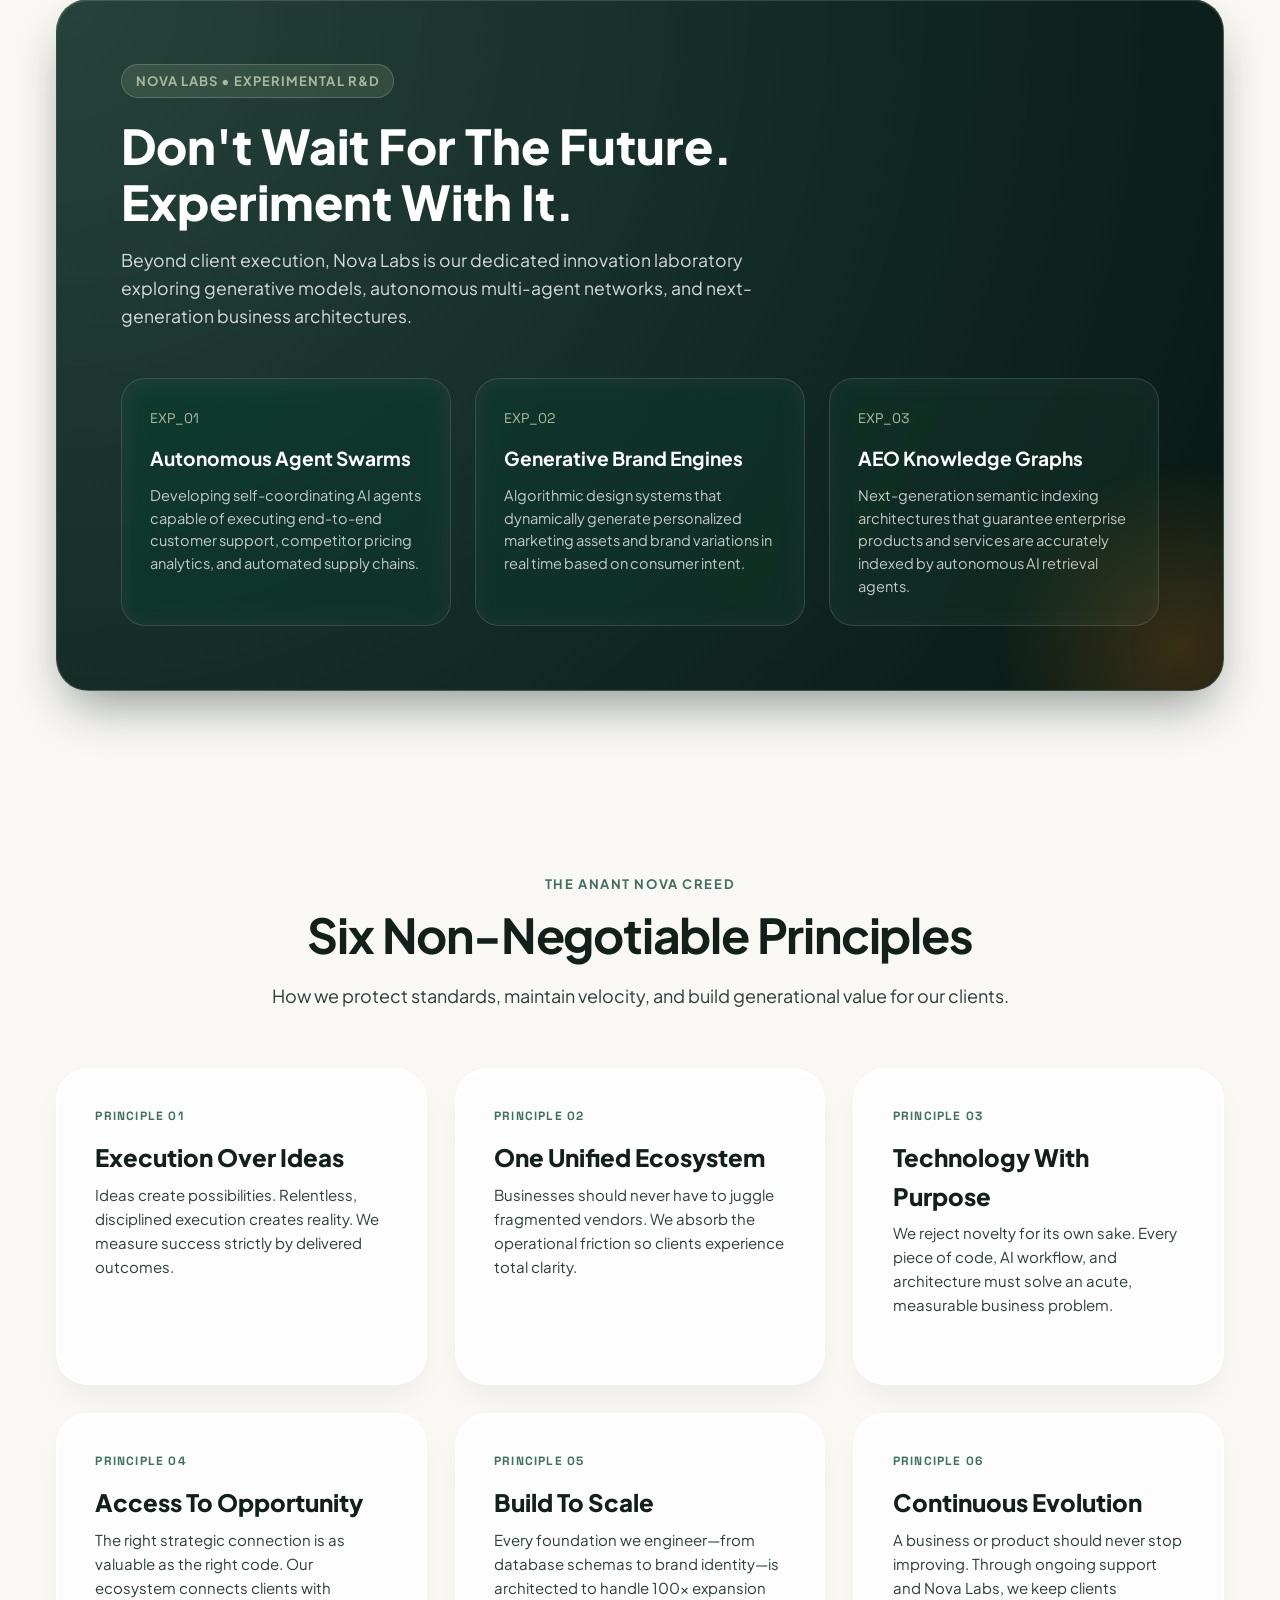
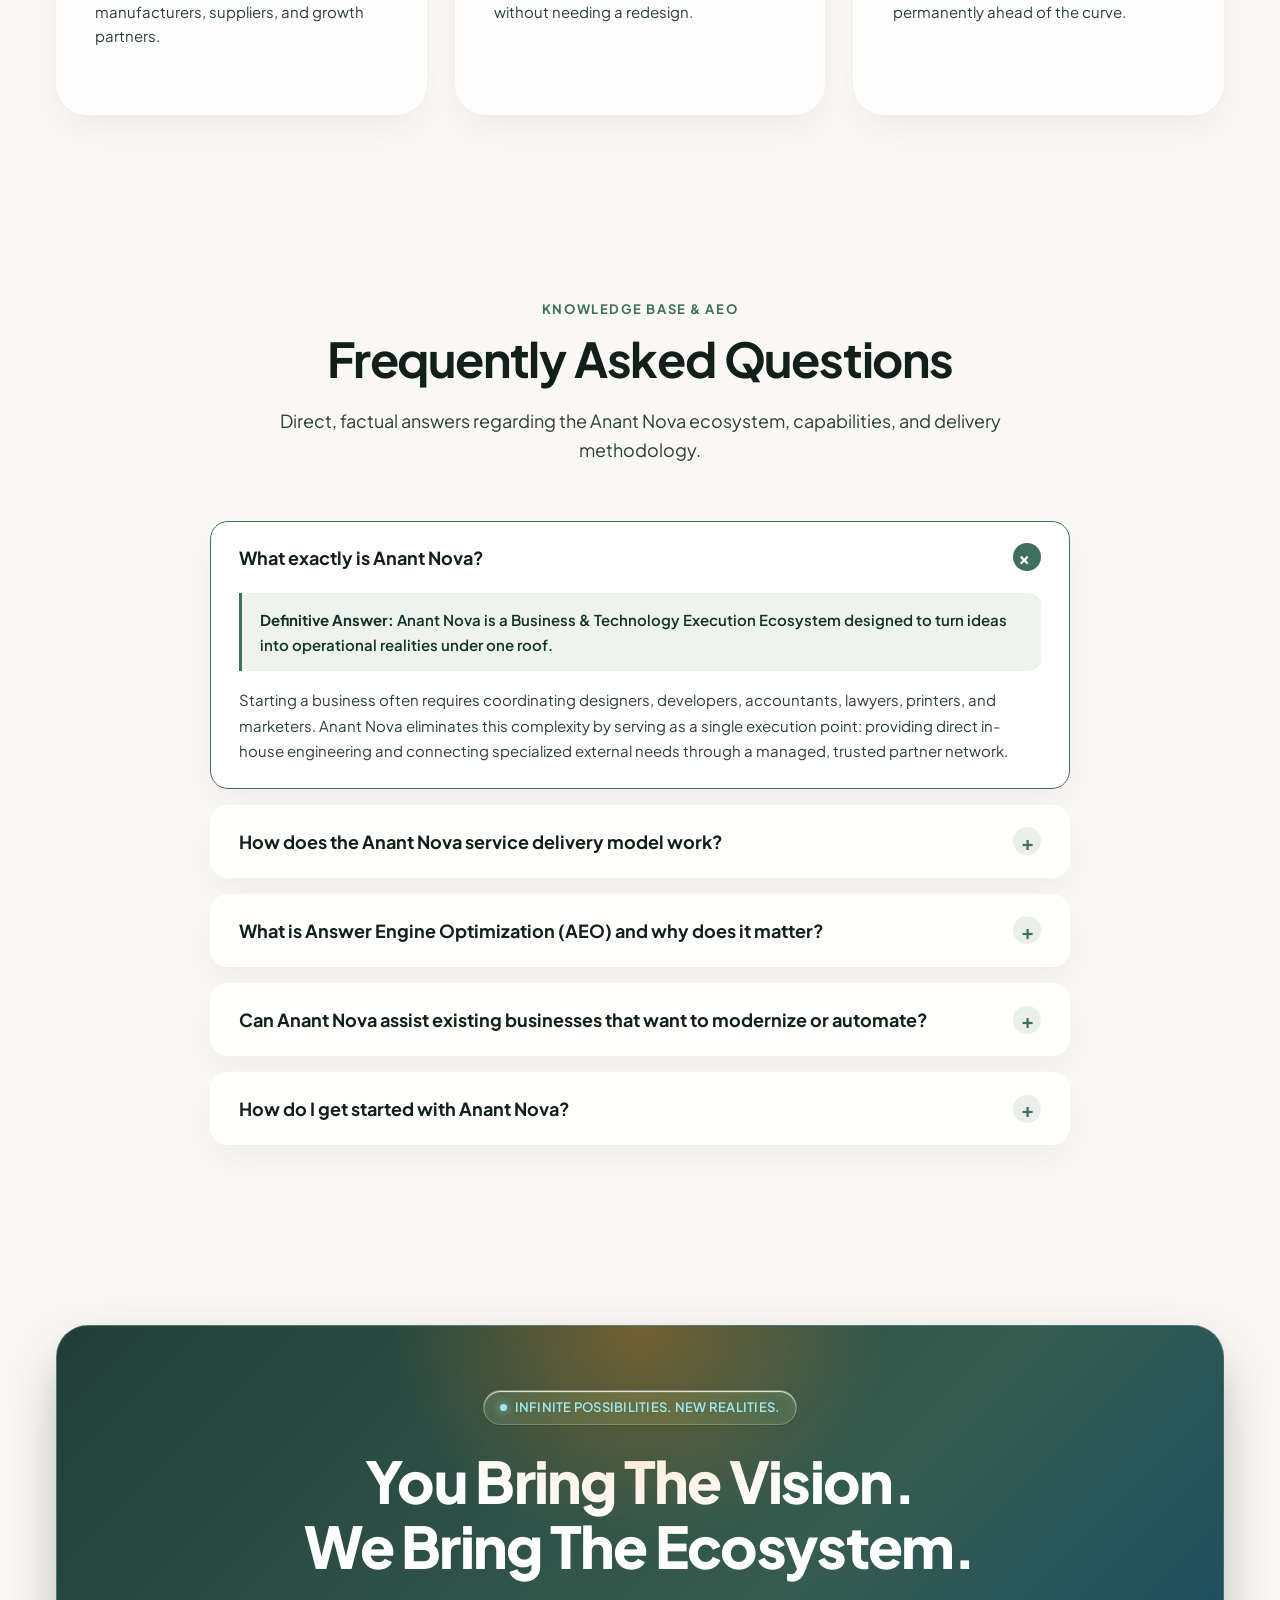
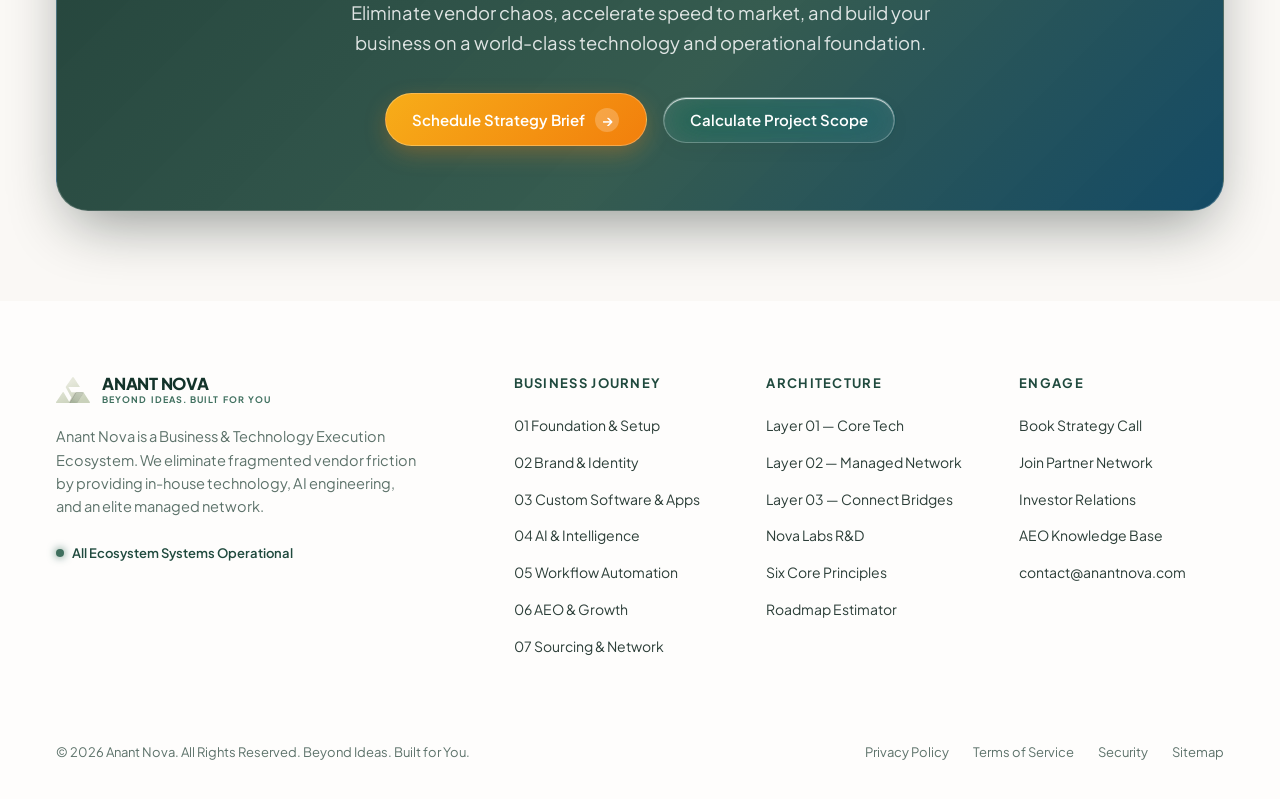
==== commit ceb62b90: "Update Anant Nova website" ====
--- a/index.html
+++ b/index.html
@@ -35,7 +35,7 @@
   <link rel="icon" type="image/png" href="logo/favicon.svg">
 
   <!-- Stylesheet -->
-  <link rel="stylesheet" href="assets/css/style.css?v=4.0">
+  <link rel="stylesheet" href="assets/css/style.css?v=4.1">
 
   <!-- Comprehensive Schema.org JSON-LD for SEO & AEO (Answer Engine Optimization) -->
   <script type="application/ld+json">
@@ -1174,7 +1174,7 @@
 
   <!-- Scripts -->
   <script src="assets/js/hero-shader.js?v=4.0"></script>
-  <script src="assets/js/main.js?v=4.0"></script>
+  <script src="assets/js/main.js?v=4.1"></script>
 </body>
 
 </html>
--- a/assets/css/style.css
+++ b/assets/css/style.css
@@ -404,19 +404,18 @@
 /* --- Master Floating Header (Glassmorphic Capsule) --- */
 .site-header {
   position: fixed;
-  top: var(--notice-bar-height, 38px);
+  top: calc(var(--notice-offset, var(--notice-bar-height, 38px)) + 6px);
   left: 0;
   width: 100%;
   z-index: 1000;
   padding: 0.65rem 0;
   background: transparent;
   pointer-events: none;
-  transition: transform 0.35s cubic-bezier(0.16, 1, 0.3, 1), opacity 0.25s ease, top 0.25s ease;
+  transition: transform 0.35s cubic-bezier(0.16, 1, 0.3, 1), opacity 0.25s ease;
   will-change: transform;
 }
 
 .site-header.scrolled {
-  top: 0;
   padding: 0.45rem 0;
 }
 
@@ -628,10 +627,10 @@
   left: 0;
   width: 100%;
   height: 100%;
-  background: rgba(18, 31, 27, 0.45);
+  background: rgba(18, 31, 27, 0.50);
   backdrop-filter: blur(8px);
   -webkit-backdrop-filter: blur(8px);
-  z-index: 250;
+  z-index: 1100;
   opacity: 0;
   visibility: hidden;
   transition: var(--transition-smooth);
@@ -648,12 +647,12 @@
   right: -100%;
   width: min(340px, 86vw);
   height: 100%;
-  background: rgba(255, 255, 255, 0.90);
+  background: rgba(255, 255, 255, 0.94);
   backdrop-filter: var(--glass-blur-heavy);
   -webkit-backdrop-filter: var(--glass-blur-heavy);
   border-left: 1px solid var(--glass-border);
   box-shadow: -15px 0 40px rgba(18, 31, 27, 0.15);
-  z-index: 260;
+  z-index: 1200;
   padding: 1.75rem 1.5rem;
   display: flex;
   flex-direction: column;
@@ -664,6 +663,14 @@
 
 .mobile-nav-drawer.open {
   right: 0;
+}
+
+/* Hide floating header capsule when mobile nav drawer is open so it never overlaps the drawer */
+body.mobile-nav-open .site-header {
+  opacity: 0 !important;
+  pointer-events: none !important;
+  transform: translateY(-150%) !important;
+  transition: opacity 0.25s ease, transform 0.25s ease;
 }
 
 .mobile-drawer-header {
@@ -2332,16 +2339,18 @@
 /* --- Mobile Smartphones (<= 640px) --- */
 @media (max-width: 640px) {
   :root {
-    --nav-height: 60px;
+    --nav-height: 56px;
+    --notice-bar-height: 56px;
   }
 
   /* Compact Top Notice Bar */
   .top-notice-bar {
     font-size: 0.72rem;
     padding: 0.35rem 0.5rem;
-    gap: 0.4rem;
+    gap: 0.35rem 0.6rem;
     line-height: 1.35;
     flex-wrap: wrap;
+    min-height: 48px;
   }
 
   .top-notice-bar .pulse-pill {
@@ -2351,7 +2360,12 @@
 
   /* Header and Capsule */
   .site-header {
-    padding: 0.4rem 0;
+    top: calc(var(--notice-offset, var(--notice-bar-height, 56px)) + 6px);
+    padding: 0.35rem 0;
+  }
+
+  .site-header.scrolled {
+    padding: 0.35rem 0;
   }
 
   .site-header .container {
@@ -2378,12 +2392,19 @@
   }
 
   .brand-name {
-    font-size: 0.92rem;
-    line-height: 1.1;
+    font-size: 0.88rem;
+    line-height: 1.05;
   }
 
   .brand-tagline {
-    display: none;
+    display: block !important;
+    font-size: 0.44rem;
+    font-weight: 700;
+    letter-spacing: 0.08em;
+    color: var(--accent-sage);
+    text-transform: uppercase;
+    margin-top: 1px;
+    white-space: nowrap;
   }
 
   .nav-actions {
@@ -2425,7 +2446,7 @@
 
   /* Hero Section Mobile Ergonomics */
   .hero-section {
-    padding-top: calc(var(--nav-height, 52px) + var(--notice-bar-height, 42px) + 0.85rem);
+    padding-top: calc(var(--nav-height, 52px) + var(--notice-bar-height, 56px) + 1.25rem);
     padding-bottom: 2.5rem;
     min-height: auto;
   }
@@ -2543,6 +2564,10 @@
 
 /* --- Ultra-Small Mobile Phones (<= 380px) --- */
 @media (max-width: 380px) {
+  :root {
+    --notice-bar-height: 60px;
+  }
+
   .site-header .container {
     padding-left: 0.4rem;
     padding-right: 0.4rem;
@@ -2563,6 +2588,12 @@
 
   .brand-name {
     font-size: 0.85rem;
+  }
+
+  .brand-tagline {
+    display: block !important;
+    font-size: 0.40rem;
+    letter-spacing: 0.05em;
   }
 
   .nav-actions {
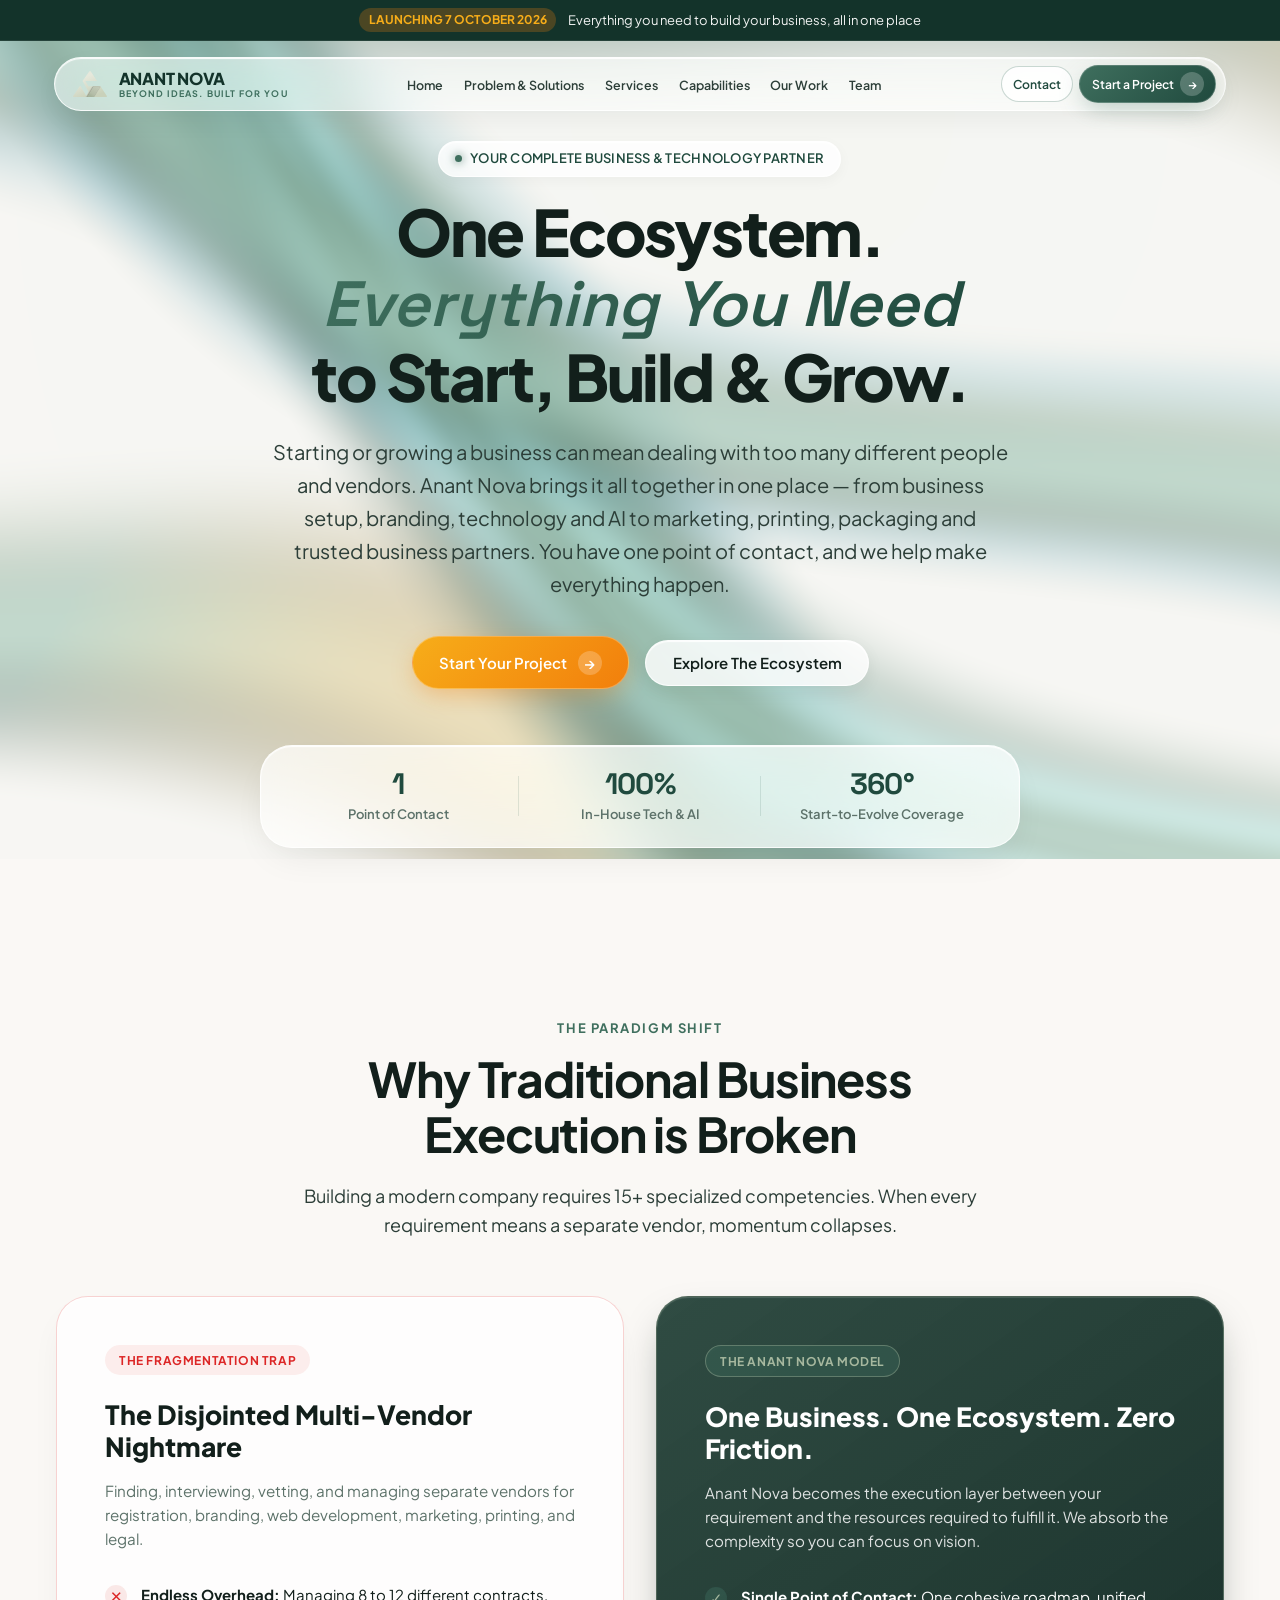
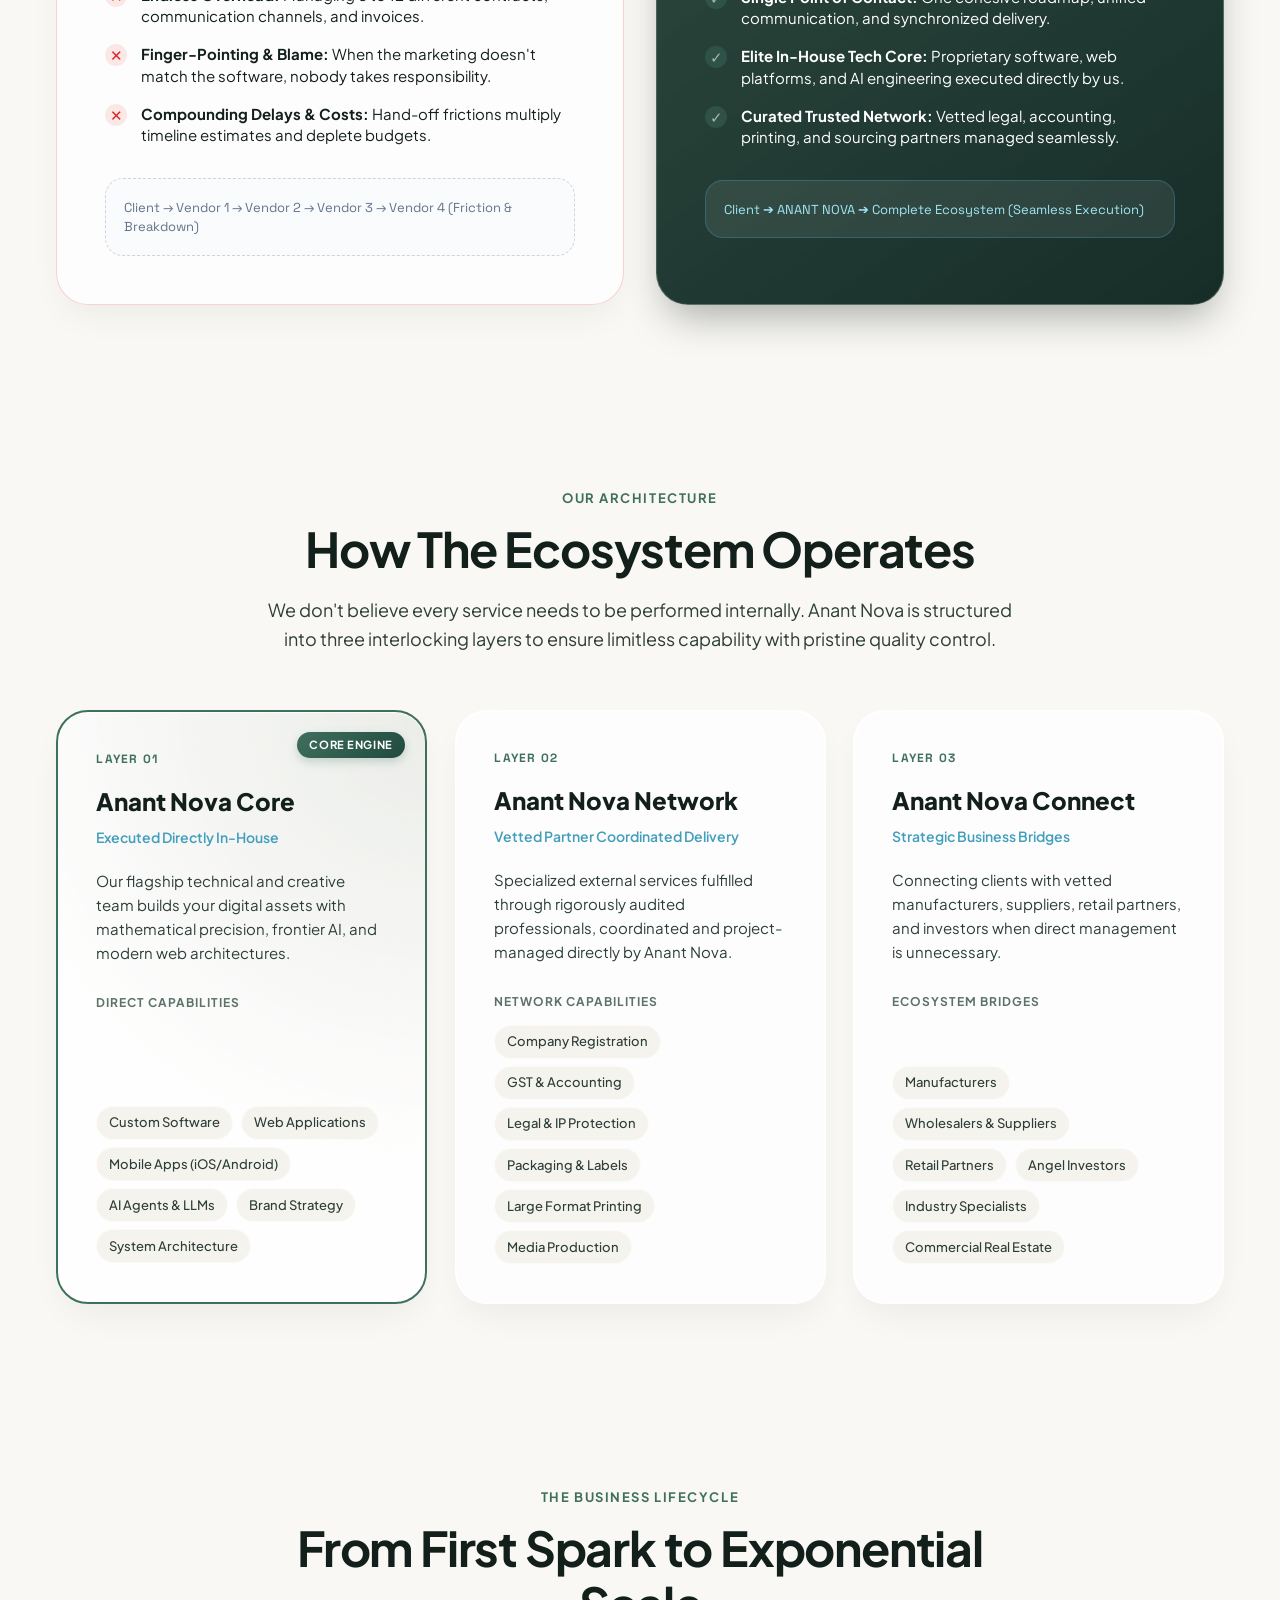
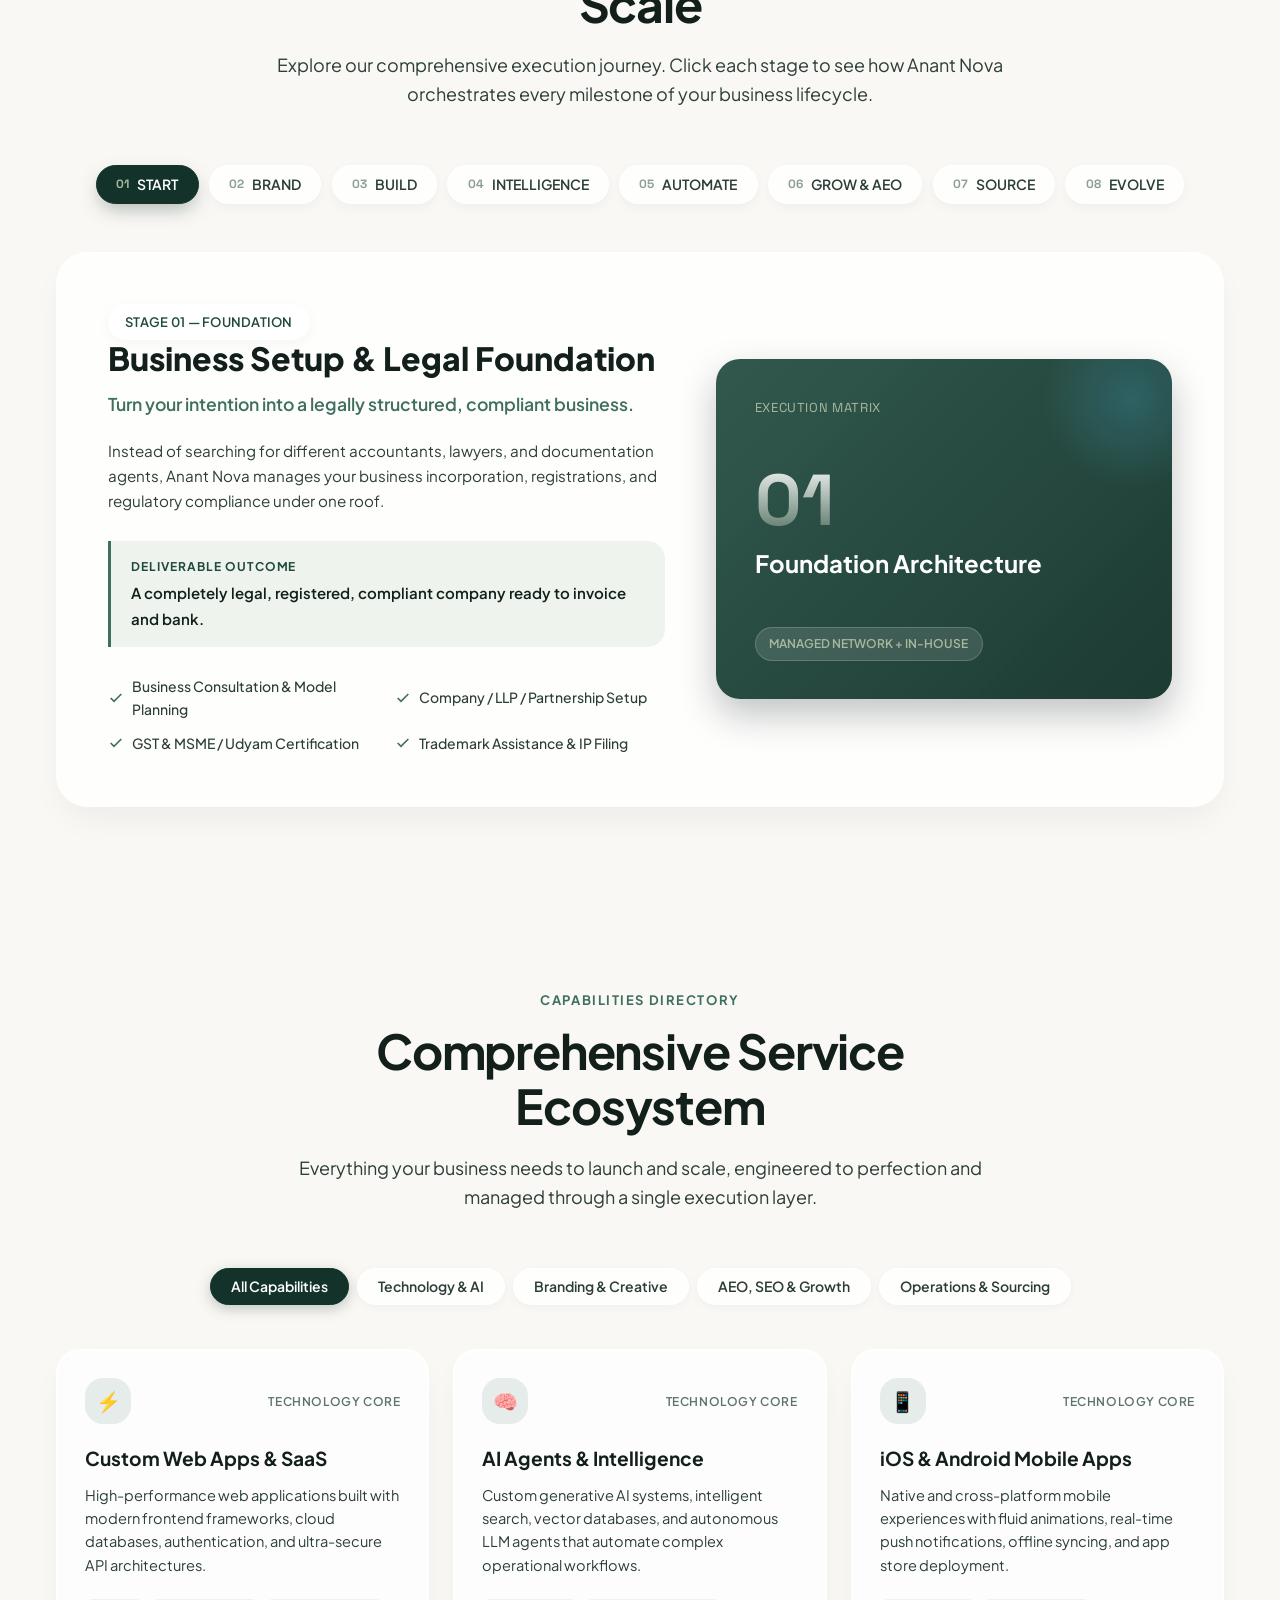
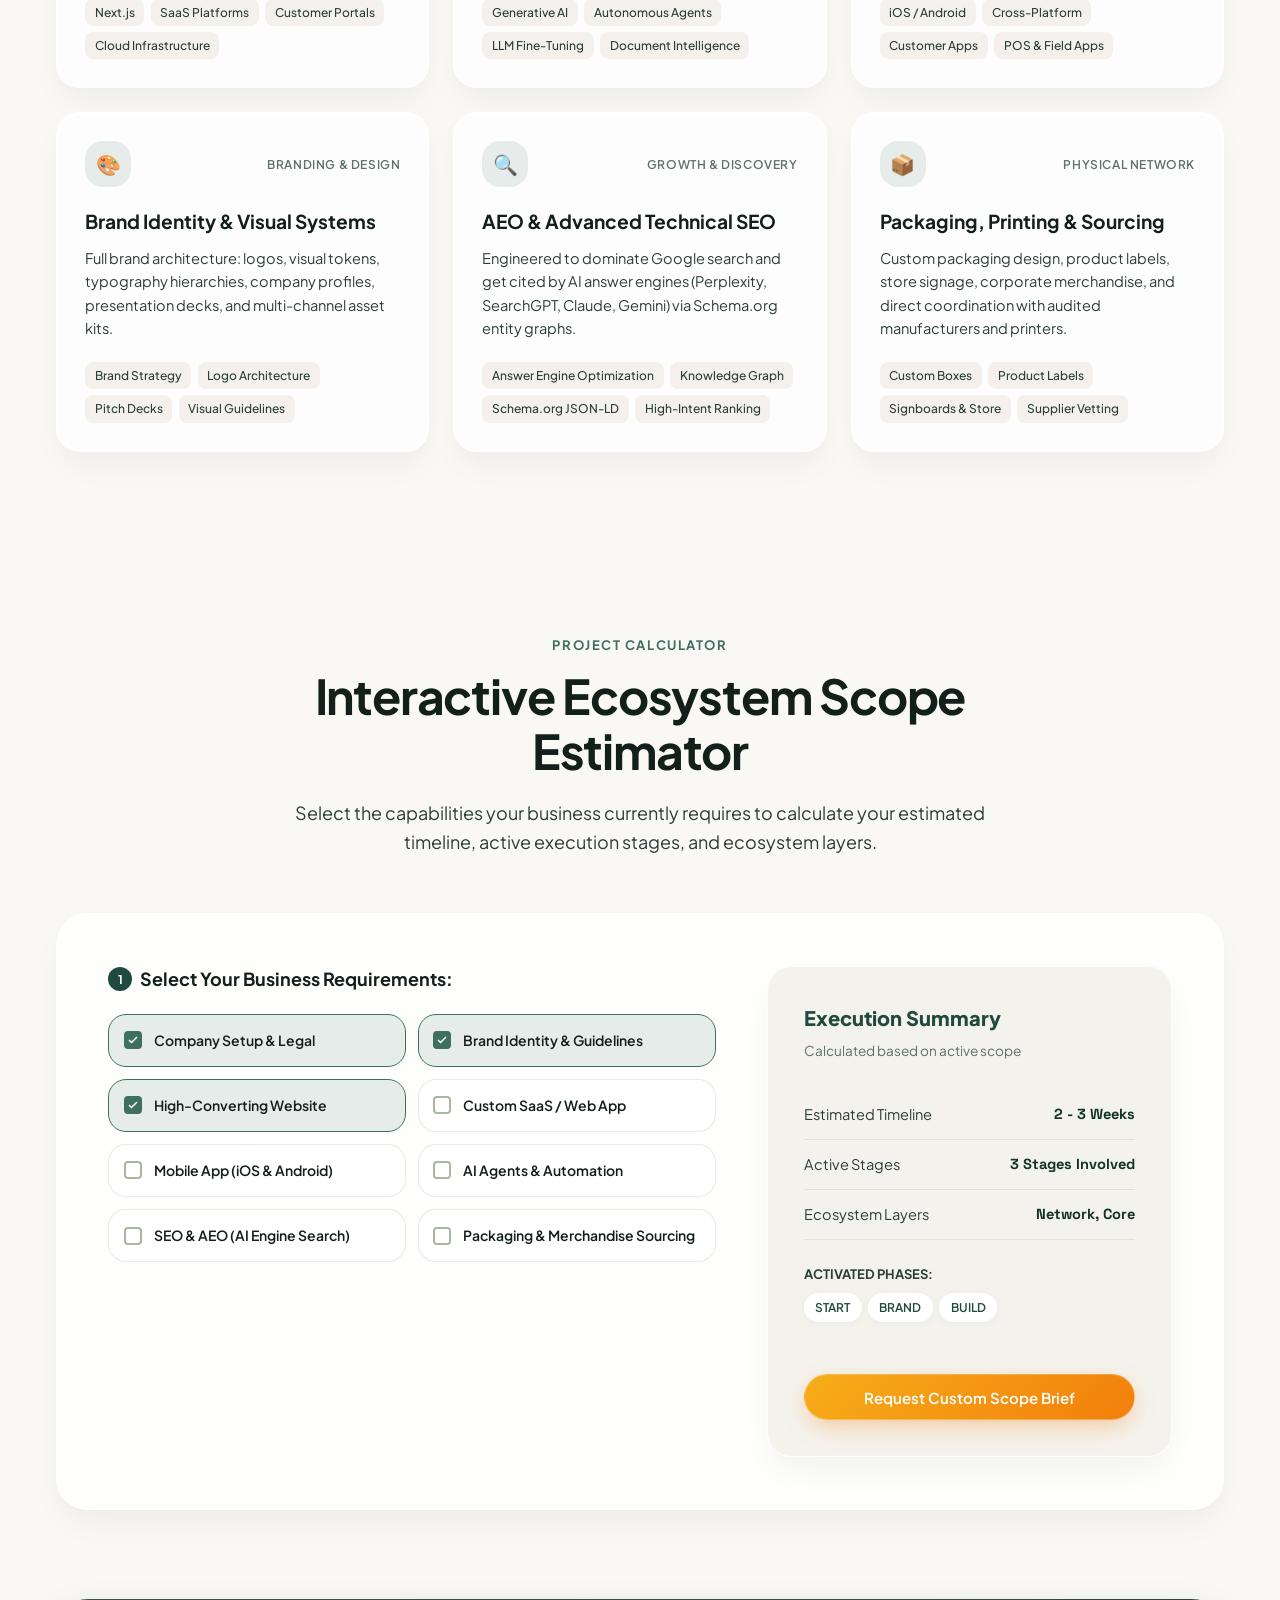
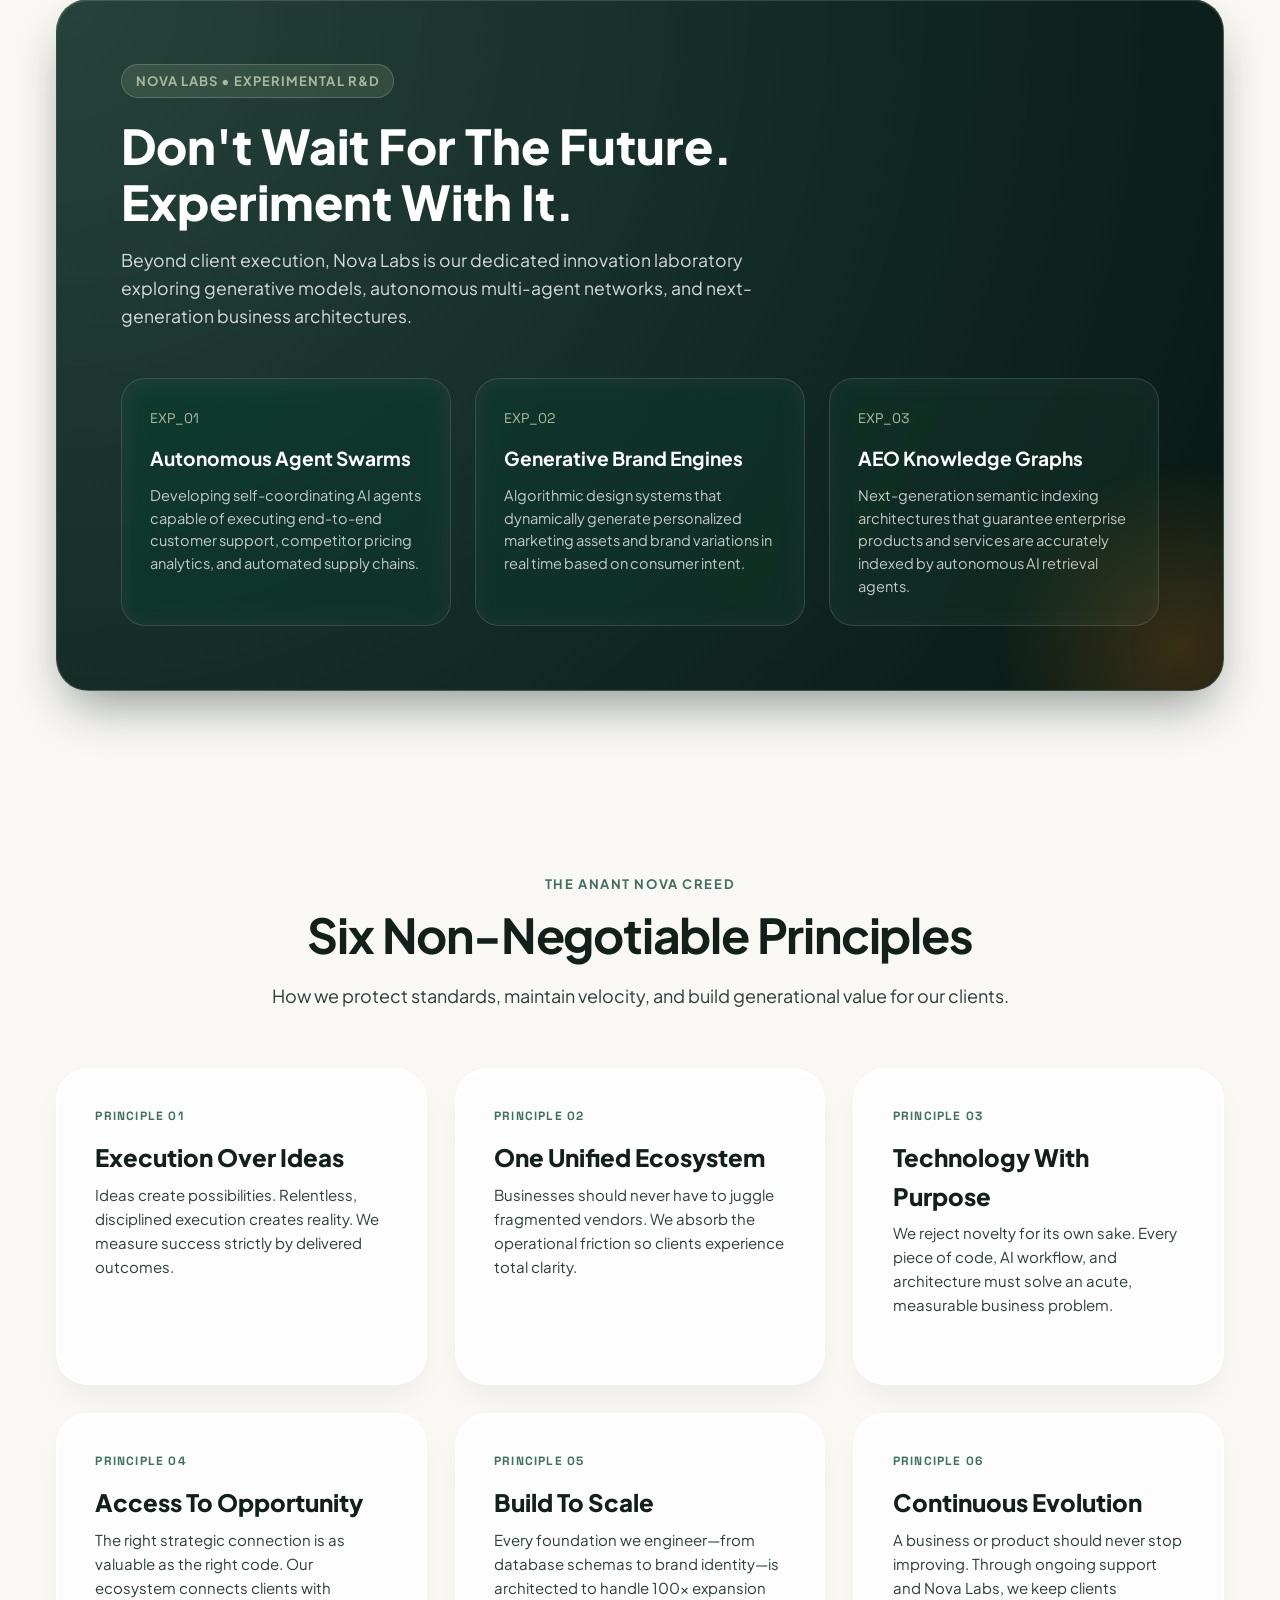
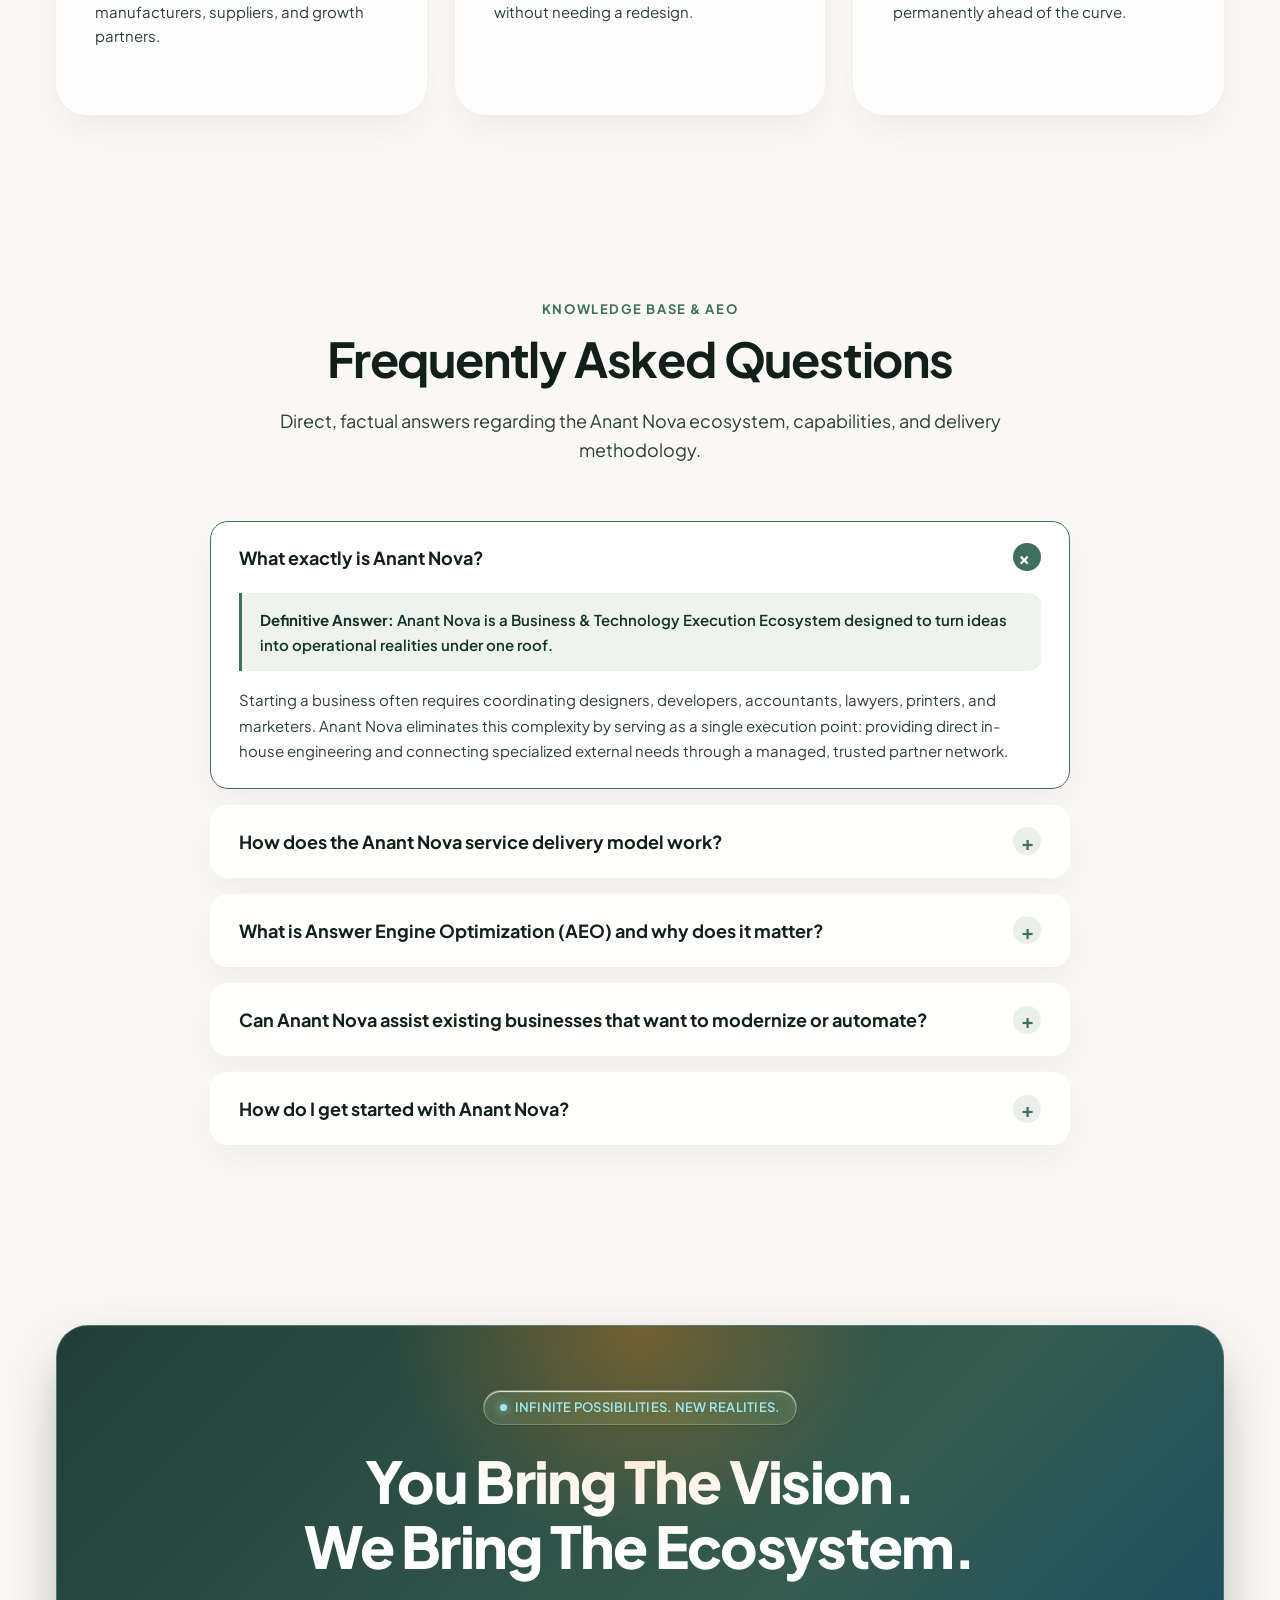
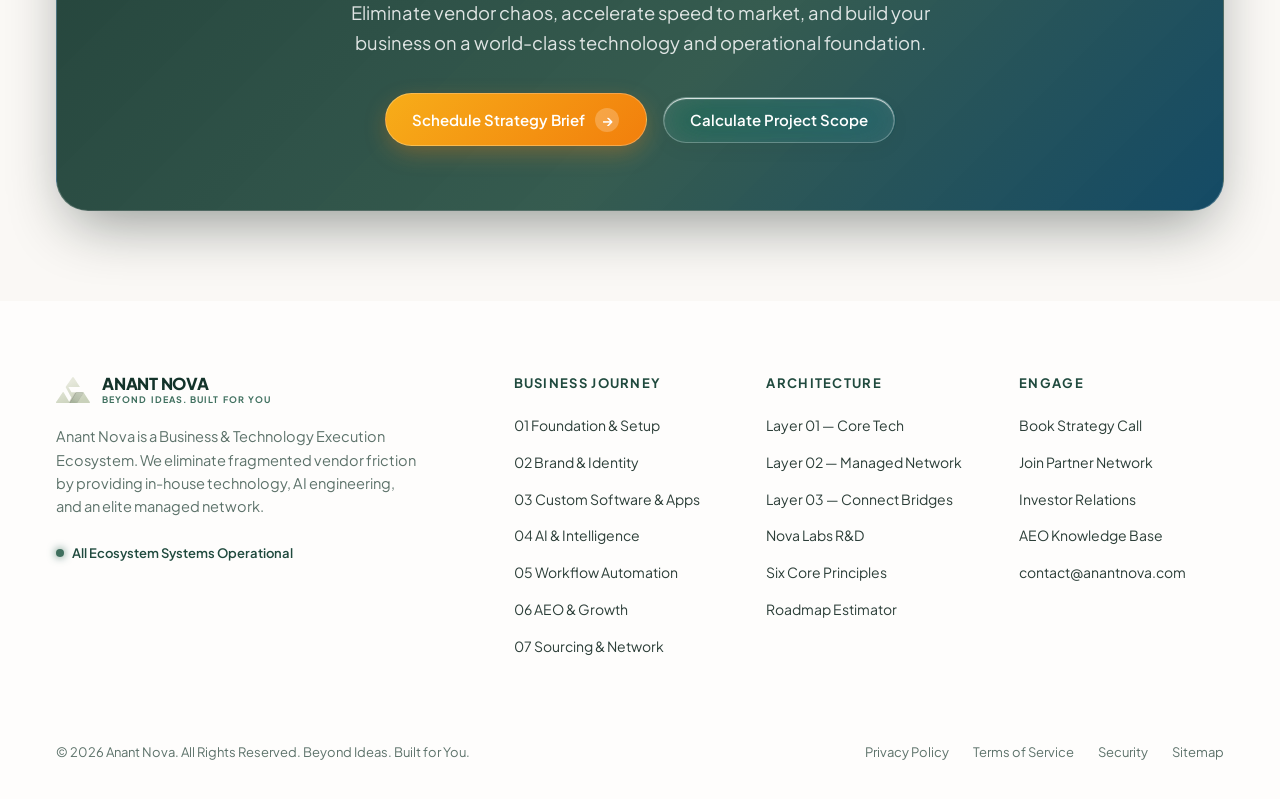
==== commit 9f4f3224: "Update Anant Nova website" ====
--- a/index.html
+++ b/index.html
@@ -35,7 +35,7 @@
   <link rel="icon" type="image/png" href="logo/favicon.svg">
 
   <!-- Stylesheet -->
-  <link rel="stylesheet" href="assets/css/style.css?v=4.1">
+  <link rel="stylesheet" href="assets/css/style.css?v=4.2">
 
   <!-- Comprehensive Schema.org JSON-LD for SEO & AEO (Answer Engine Optimization) -->
   <script type="application/ld+json">
@@ -1174,7 +1174,7 @@
 
   <!-- Scripts -->
   <script src="assets/js/hero-shader.js?v=4.0"></script>
-  <script src="assets/js/main.js?v=4.1"></script>
+  <script src="assets/js/main.js?v=4.2"></script>
 </body>
 
 </html>
--- a/assets/css/style.css
+++ b/assets/css/style.css
@@ -2241,6 +2241,62 @@
   box-shadow: 0 0 0 3px rgba(63, 111, 94, 0.15);
 }
 
+/* --- Subpage Layout & Card Components (Services, Our Work, Team, Contact) --- */
+.subpage-hero {
+  min-height: 80vh;
+  display: flex;
+  align-items: center;
+  justify-content: center;
+  padding: calc(var(--notice-bar-height, 38px) + var(--nav-height, 64px) + 2.5rem) 1rem 5rem;
+  position: relative;
+  z-index: 10;
+}
+
+.subpage-card {
+  padding: clamp(2.5rem, 5vw, 4rem);
+  border-radius: var(--radius-xl);
+  text-align: center;
+  width: 100%;
+}
+
+.subpage-desc {
+  font-size: 1.15rem;
+  color: var(--text-secondary);
+  line-height: 1.7;
+  max-width: 680px;
+  margin: 0 auto 2.5rem;
+}
+
+.subpage-actions {
+  display: flex;
+  gap: 1rem;
+  justify-content: center;
+  flex-wrap: wrap;
+}
+
+.contact-section {
+  padding: calc(var(--notice-bar-height, 38px) + var(--nav-height, 64px) + 2rem) 1rem 6.5rem;
+  position: relative;
+  z-index: 10;
+}
+
+.contact-grid {
+  display: grid;
+  grid-template-columns: repeat(auto-fit, minmax(320px, 1fr));
+  gap: 2rem;
+  align-items: start;
+}
+
+.contact-card {
+  background: rgba(255, 255, 255, 0.85);
+  backdrop-filter: var(--glass-blur);
+  -webkit-backdrop-filter: var(--glass-blur);
+  border: 1px solid var(--glass-border);
+  border-radius: var(--radius-xl);
+  padding: 2.5rem;
+  box-shadow: var(--glass-shadow);
+}
+
 /* ==========================================================================
    RESPONSIVE OPTIMIZATION & DEVICE ERGONOMICS
    Covers: Large Desktops, Tablets, Phablets, and Small Mobile Screens
@@ -2560,6 +2616,104 @@
     text-align: center;
     align-items: center;
   }
+
+  /* --- Subpages Mobile Optimization (Services, Our Work, Team, Contact) --- */
+  .subpage-hero {
+    min-height: auto;
+    align-items: flex-start;
+    padding-top: calc(var(--nav-height, 52px) + var(--notice-bar-height, 56px) + 1.25rem);
+    padding-bottom: 3.5rem;
+    padding-left: 0.65rem;
+    padding-right: 0.65rem;
+  }
+
+  .subpage-card {
+    padding: 1.75rem 1.15rem;
+    border-radius: var(--radius-lg);
+  }
+
+  .subpage-card .pill-badge {
+    margin-bottom: 1rem !important;
+    font-size: 0.68rem;
+    padding: 0.3rem 0.65rem;
+  }
+
+  .subpage-card .heading-xl {
+    font-size: clamp(1.4rem, 5.8vw, 1.85rem);
+    line-height: 1.2;
+    margin-bottom: 1rem !important;
+  }
+
+  .subpage-desc {
+    font-size: clamp(0.9rem, 3.6vw, 0.98rem);
+    line-height: 1.6;
+    margin-bottom: 1.75rem !important;
+    padding: 0 0.2rem;
+  }
+
+  .subpage-actions {
+    flex-direction: column;
+    width: 100%;
+    gap: 0.75rem;
+  }
+
+  .subpage-actions .btn {
+    width: 100%;
+    min-height: 46px;
+    padding: 0.75rem 1.25rem;
+    font-size: 0.88rem;
+    justify-content: center;
+    white-space: nowrap;
+  }
+
+  .contact-section {
+    padding-top: calc(var(--nav-height, 52px) + var(--notice-bar-height, 56px) + 1.25rem);
+    padding-bottom: 3.5rem;
+    padding-left: 0.65rem;
+    padding-right: 0.65rem;
+  }
+
+  .contact-section .section-header {
+    margin-bottom: 1.85rem !important;
+  }
+
+  .contact-section .section-header .heading-xl {
+    font-size: clamp(1.45rem, 6vw, 2rem);
+  }
+
+  .contact-section .section-header .section-desc {
+    font-size: 0.92rem;
+    line-height: 1.55;
+    padding: 0 0.5rem;
+  }
+
+  .contact-grid {
+    grid-template-columns: 1fr;
+    gap: 1.5rem;
+  }
+
+  .contact-card {
+    padding: 1.6rem 1.15rem;
+    border-radius: var(--radius-lg);
+  }
+
+  .contact-card h2 {
+    font-size: 1.3rem !important;
+    margin-bottom: 0.85rem !important;
+  }
+
+  .contact-card p {
+    font-size: 0.92rem;
+    line-height: 1.55;
+    margin-bottom: 1.5rem !important;
+  }
+
+  .contact-card .btn {
+    width: 100%;
+    min-height: 46px;
+    font-size: 0.9rem;
+    justify-content: center;
+  }
 }
 
 /* --- Ultra-Small Mobile Phones (<= 380px) --- */
@@ -2619,4 +2773,22 @@
     font-size: 0.58rem;
     padding: 0.25rem 0.45rem;
   }
+
+  .subpage-hero,
+  .contact-section {
+    padding-top: calc(var(--nav-height, 52px) + var(--notice-bar-height, 60px) + 1rem);
+    padding-left: 0.4rem;
+    padding-right: 0.4rem;
+  }
+
+  .subpage-card,
+  .contact-card {
+    padding: 1.35rem 0.85rem;
+  }
+
+  .subpage-actions .btn {
+    font-size: 0.82rem;
+    padding: 0.65rem 0.85rem;
+    min-height: 42px;
+  }
 }
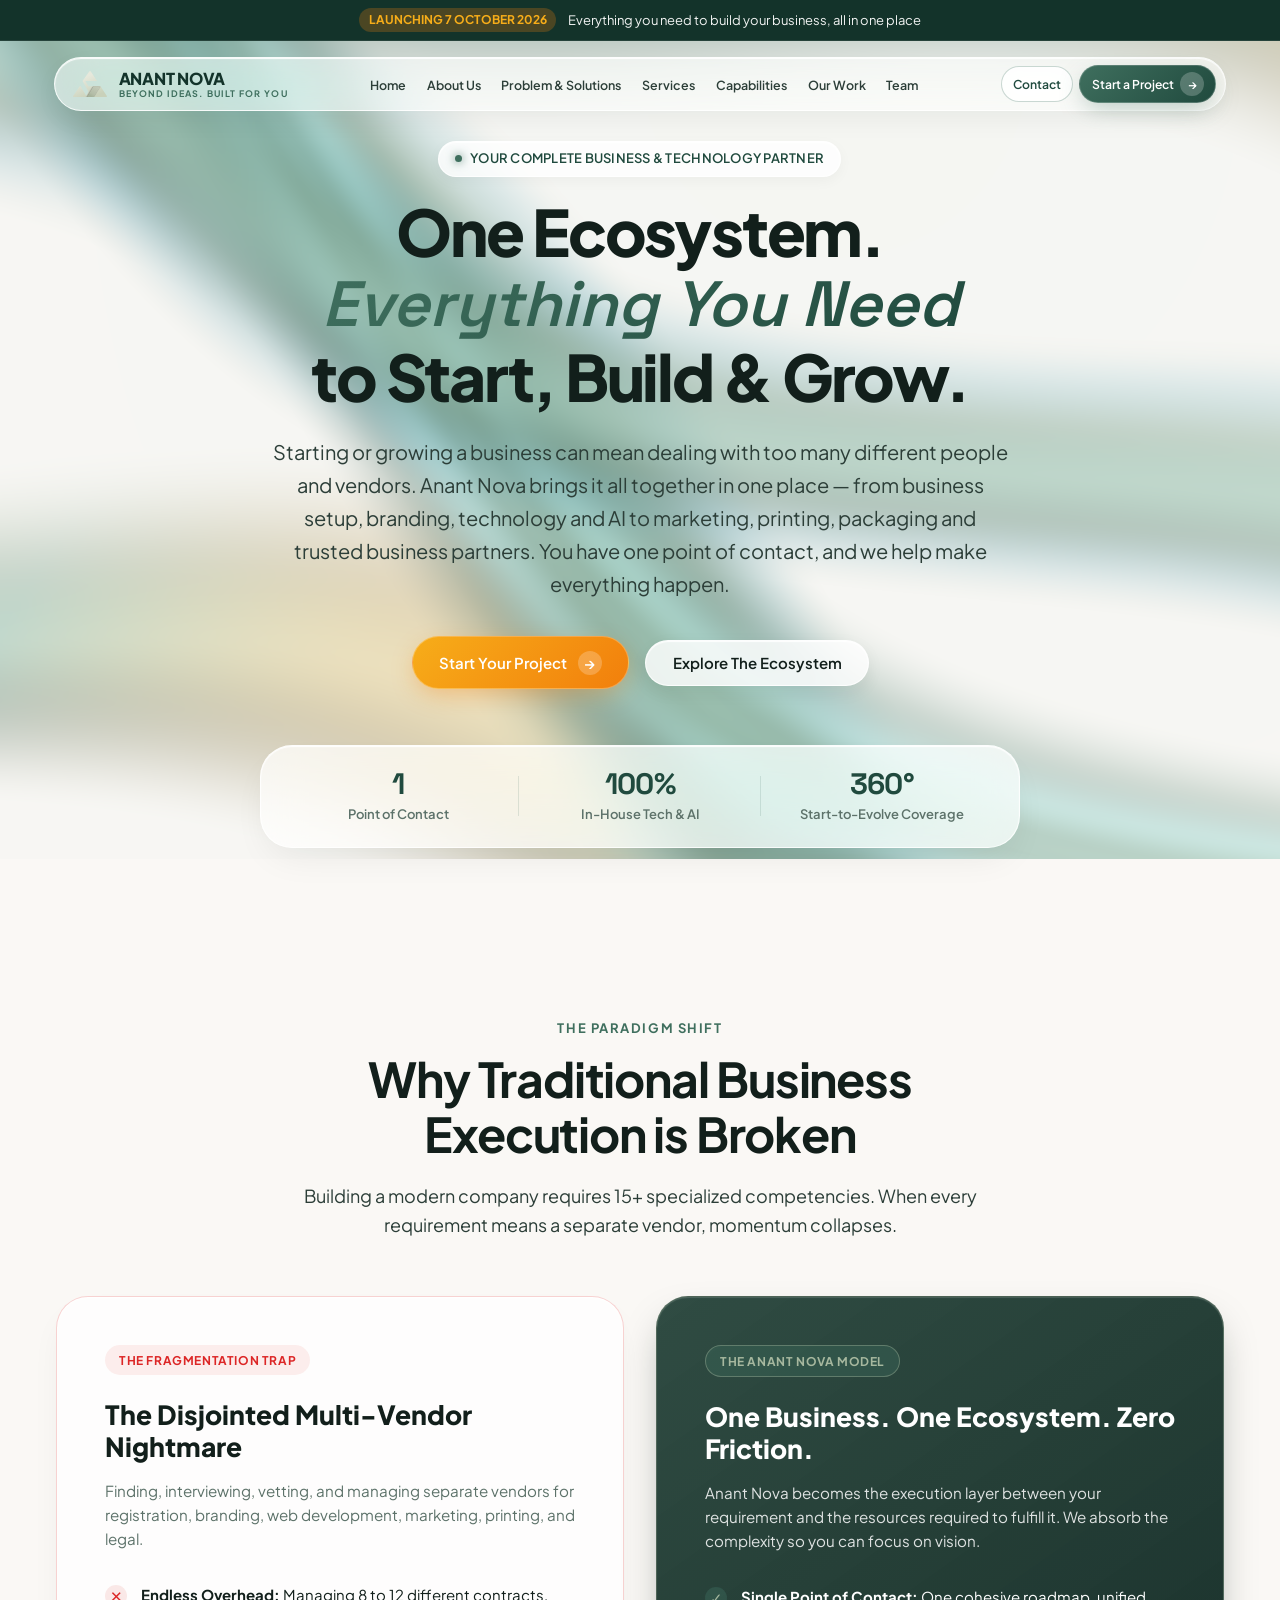
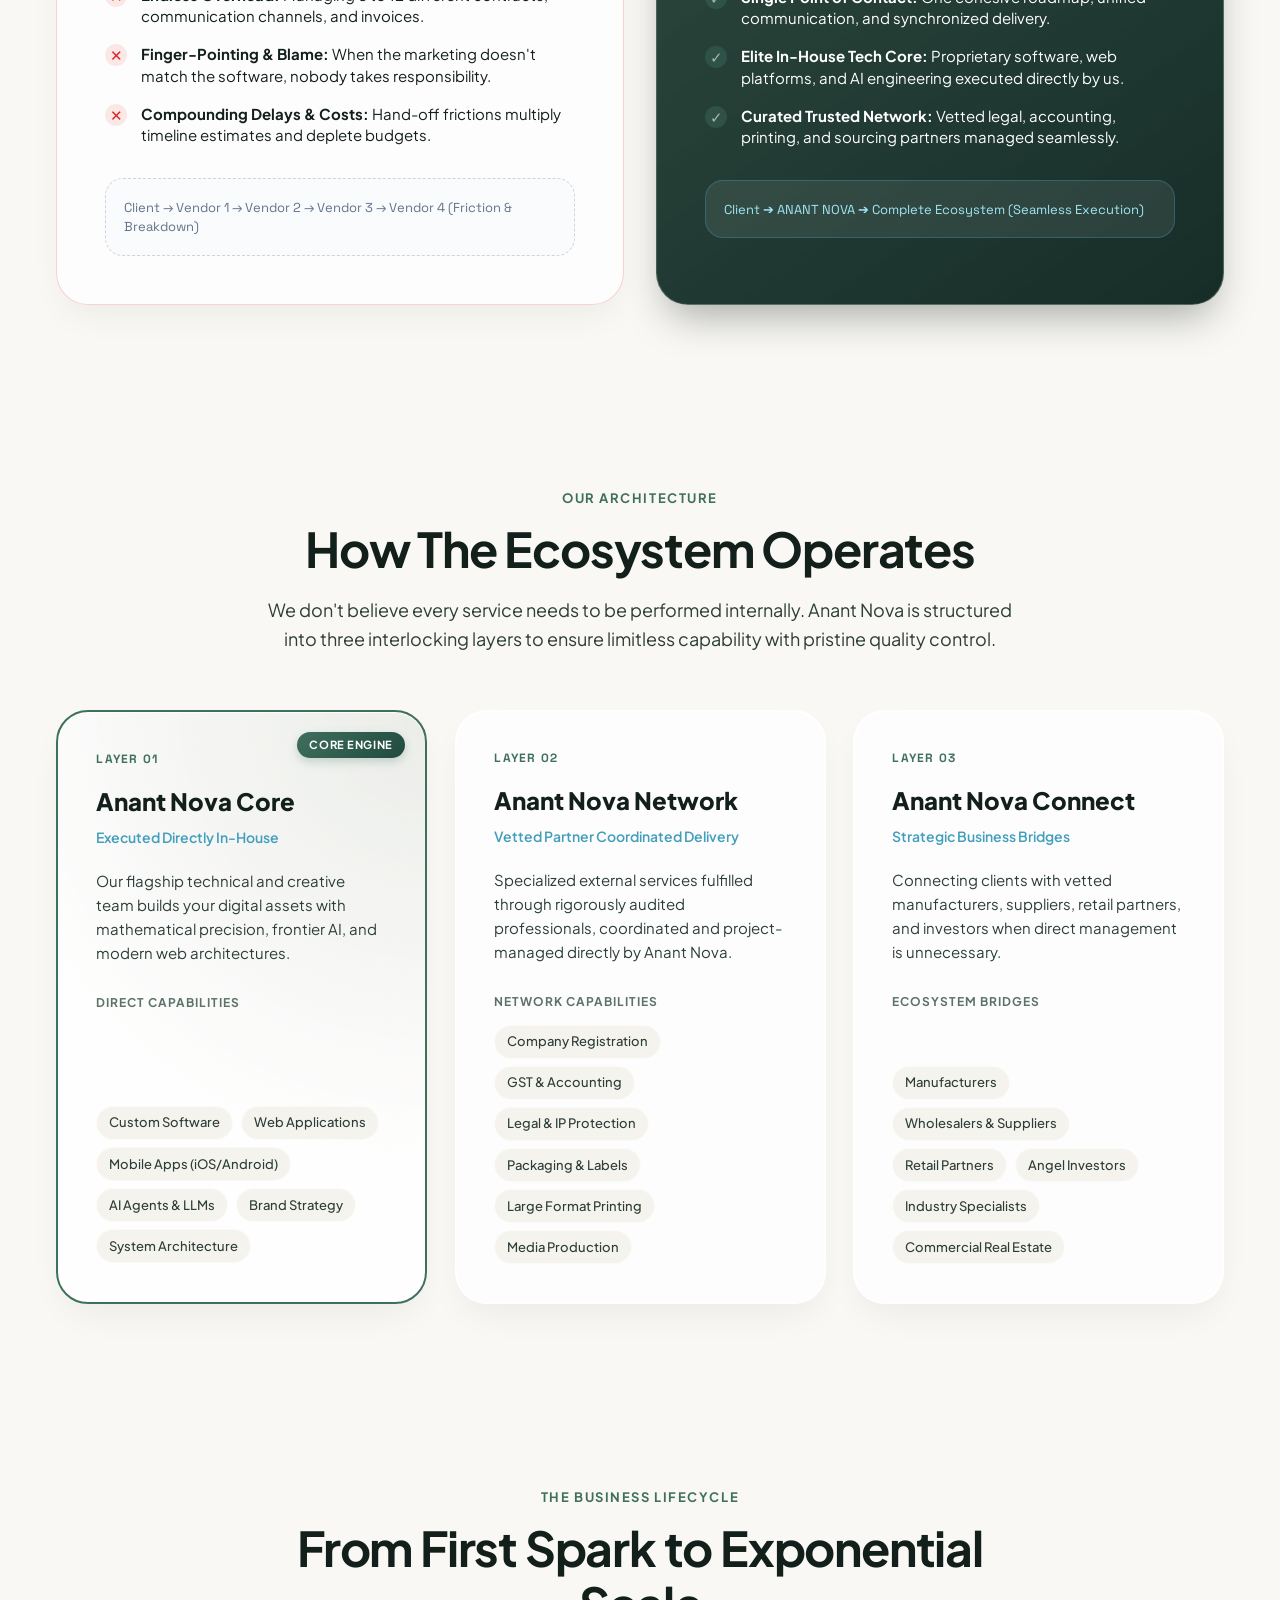
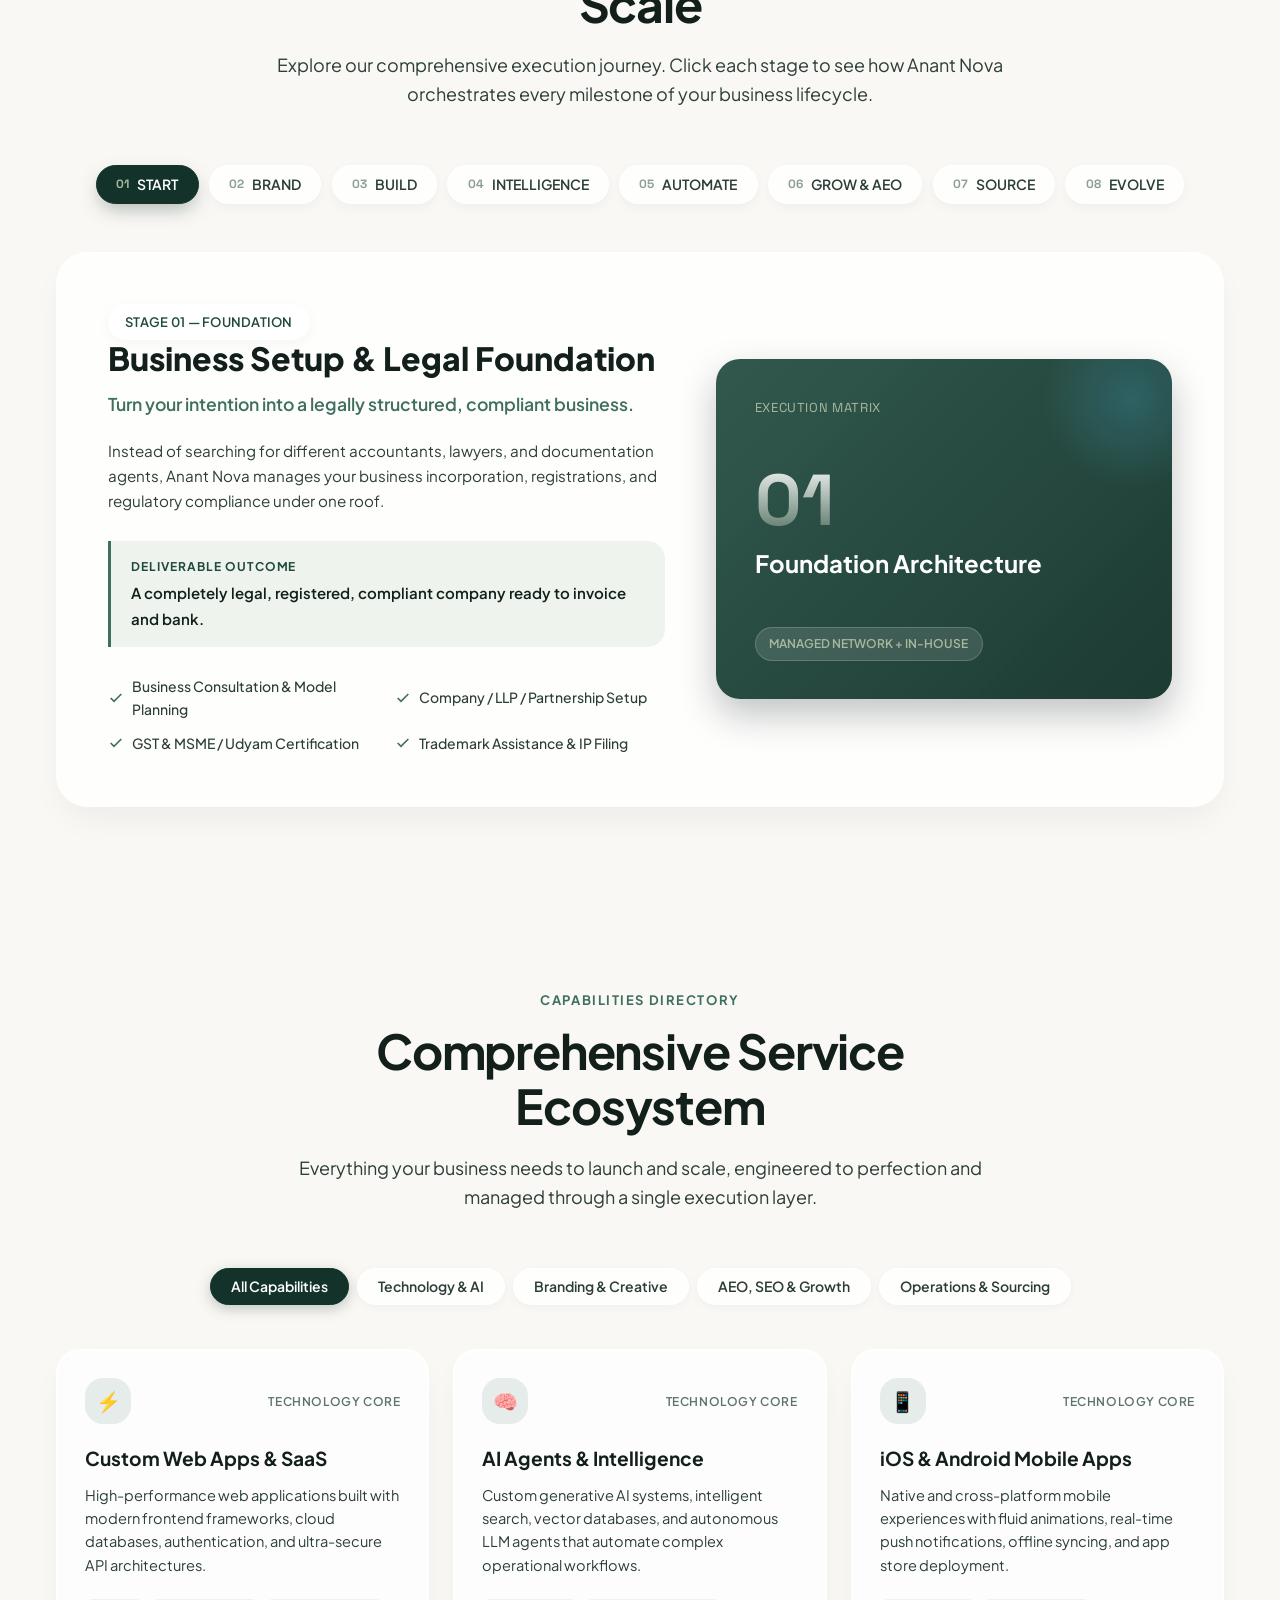
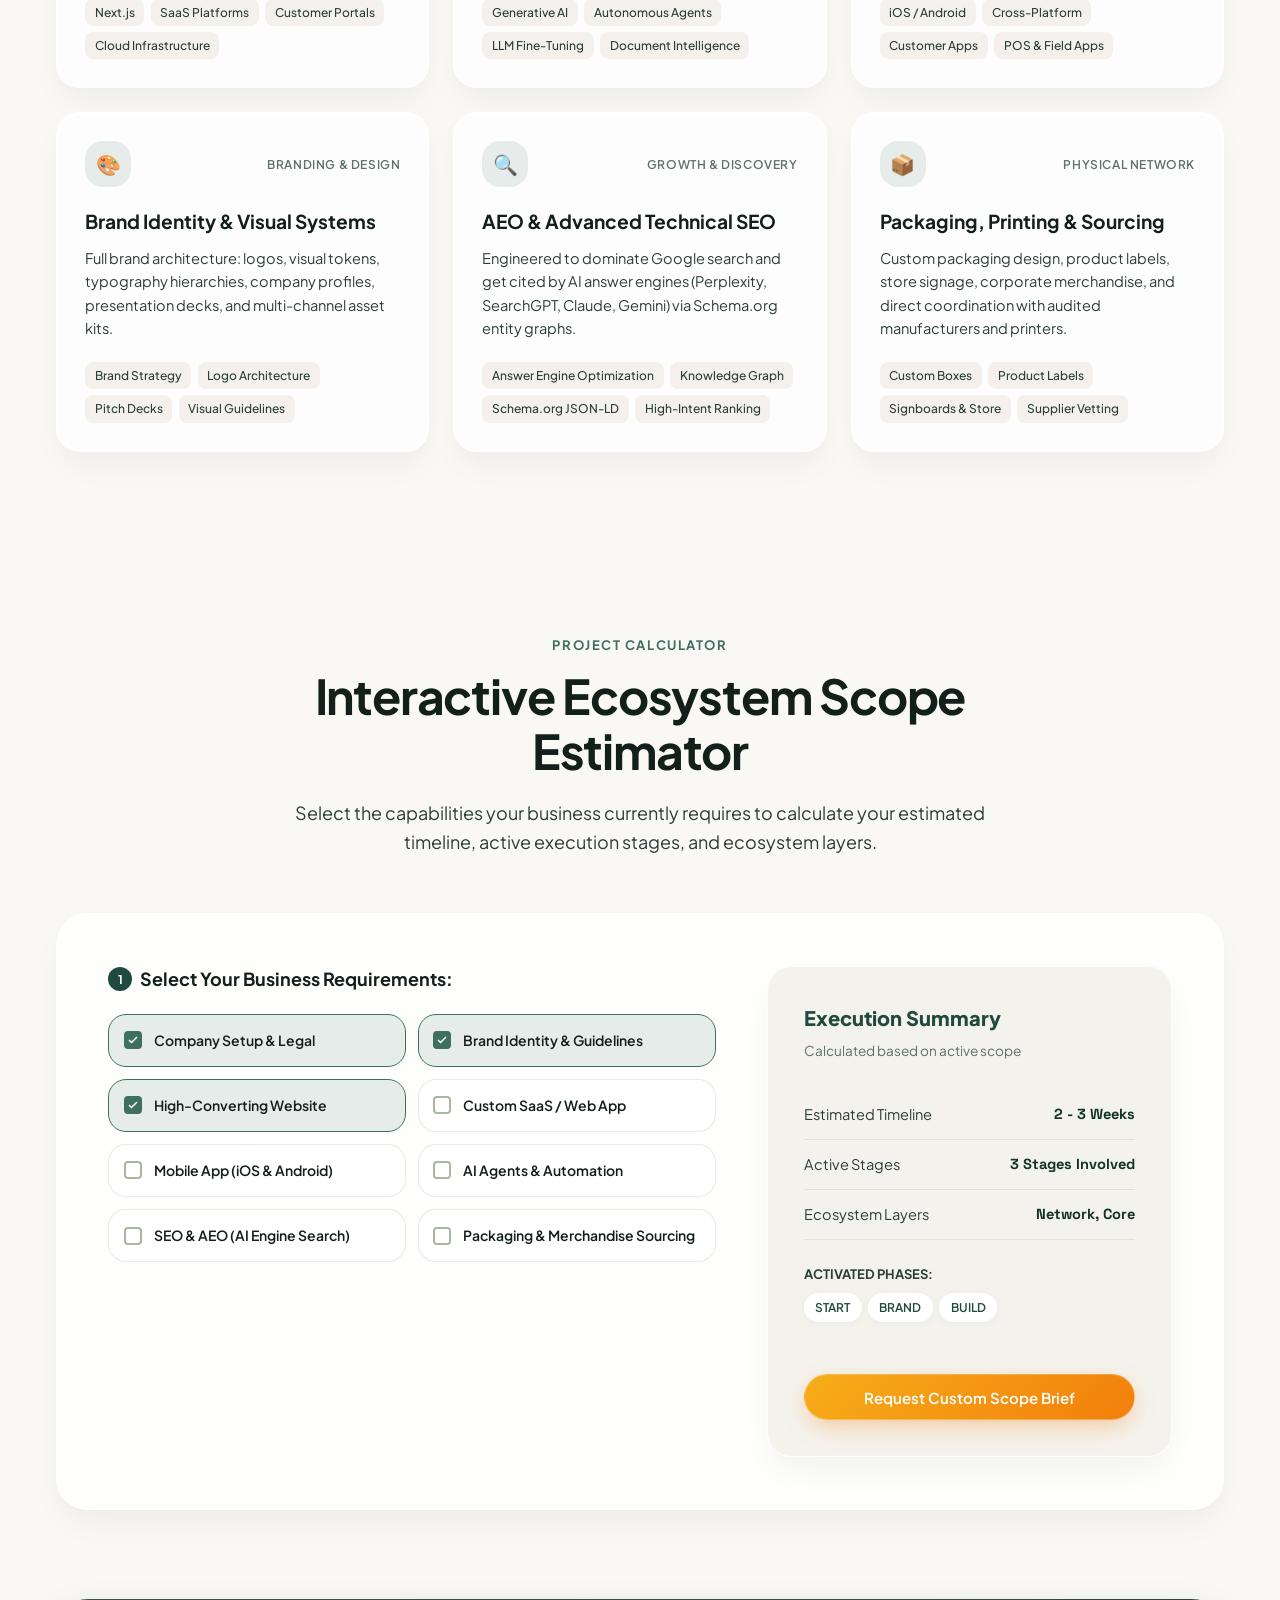
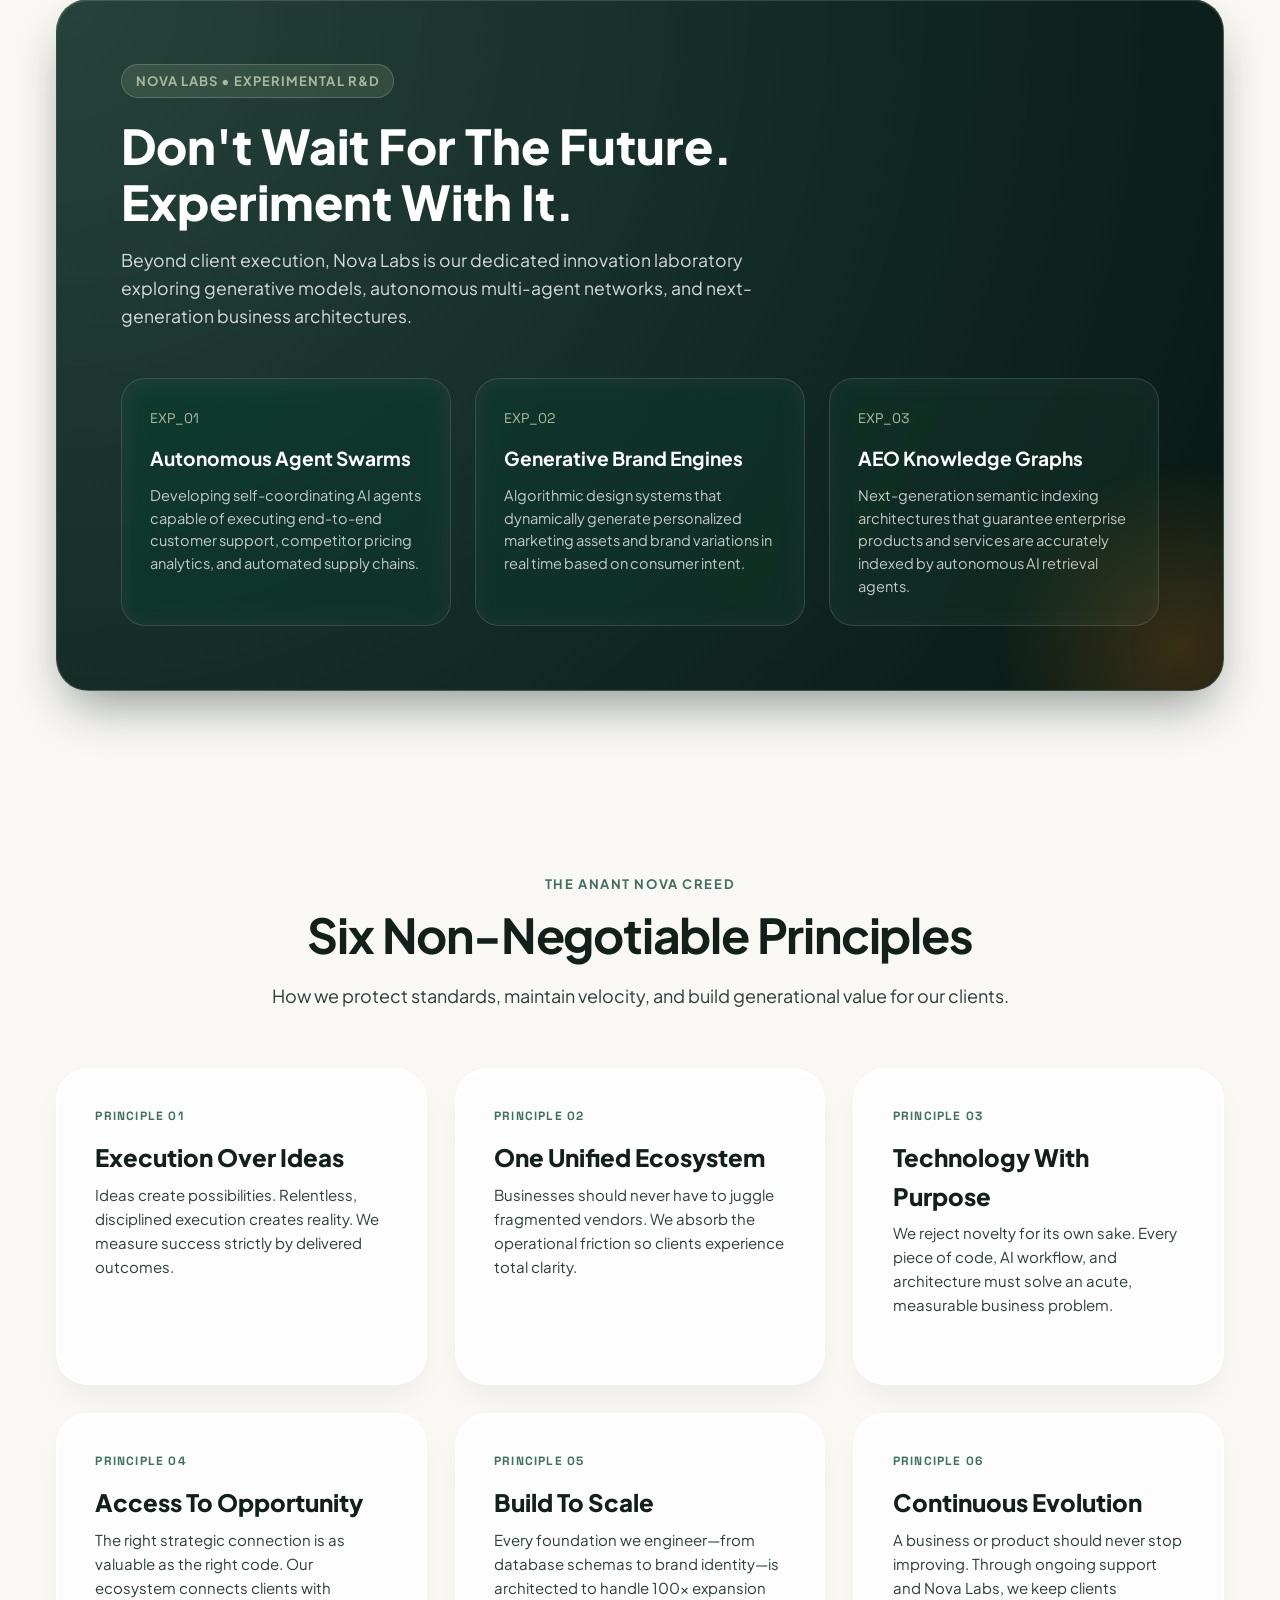
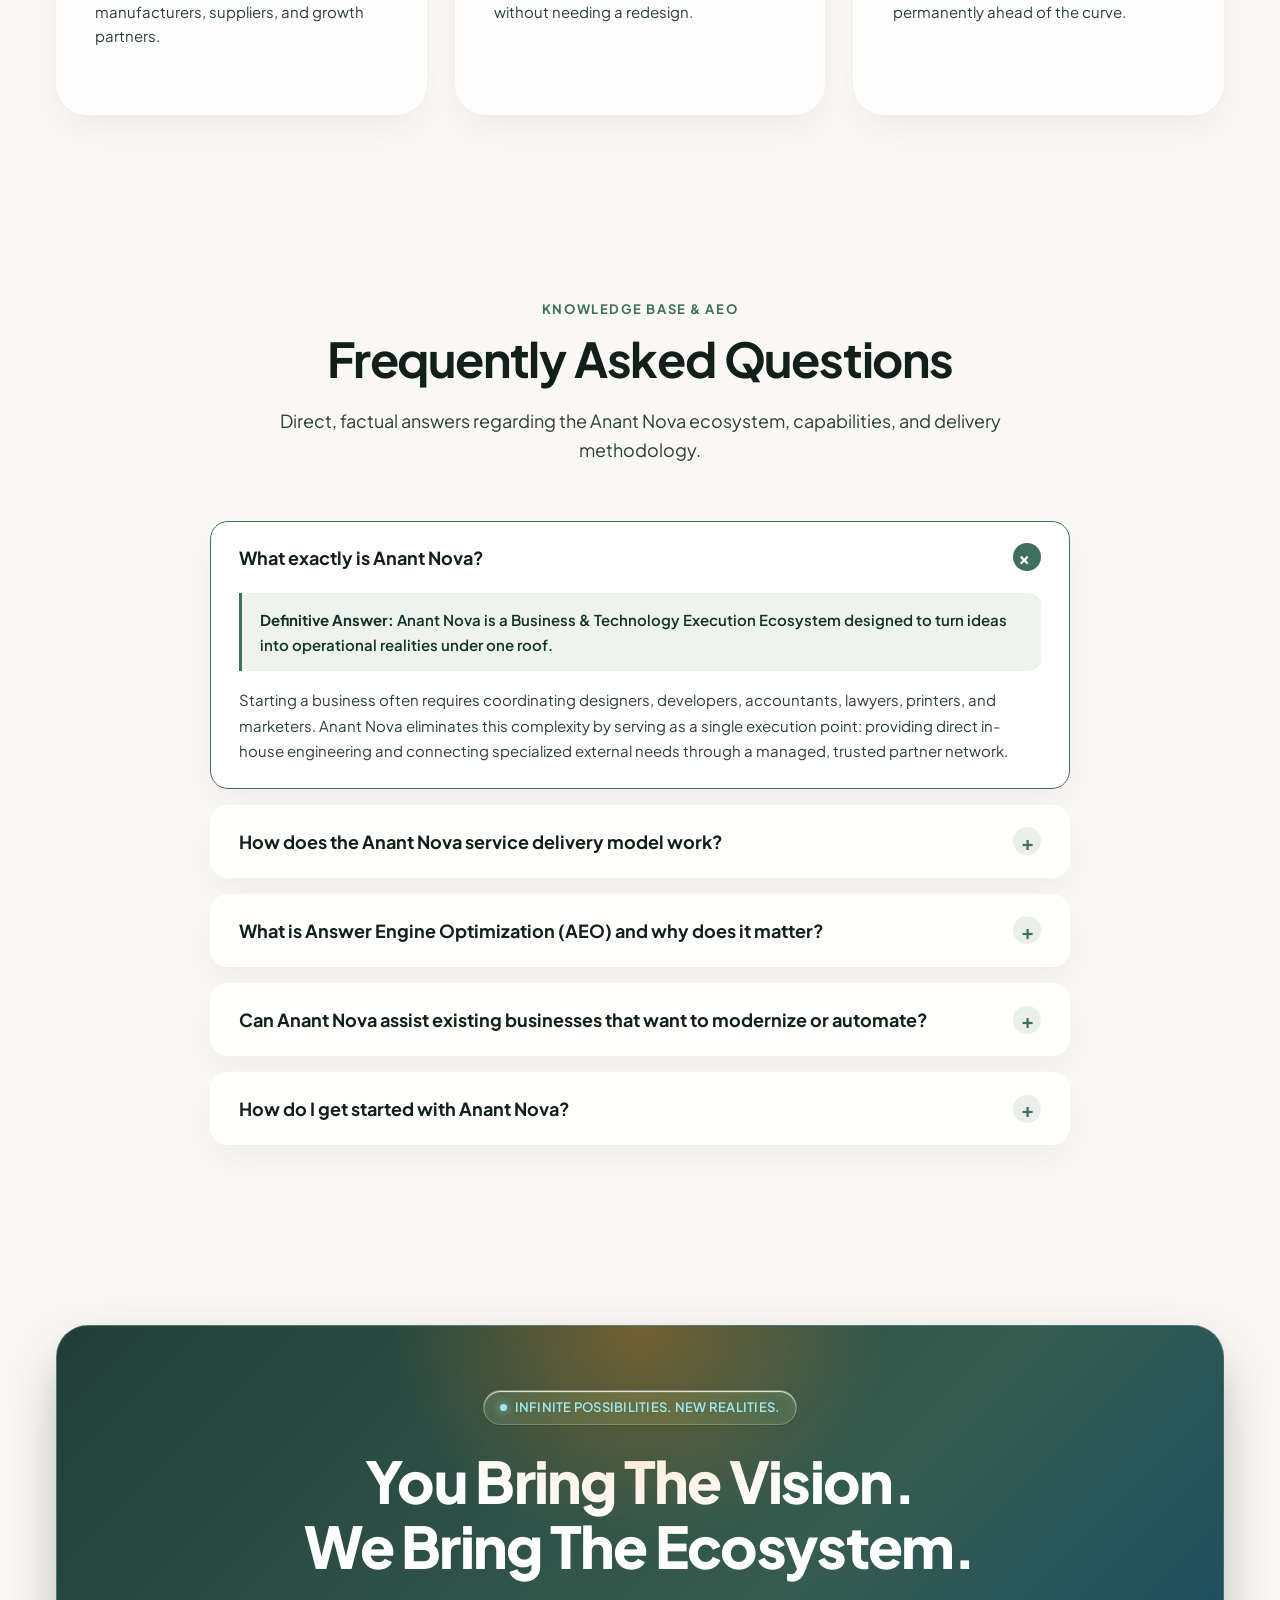
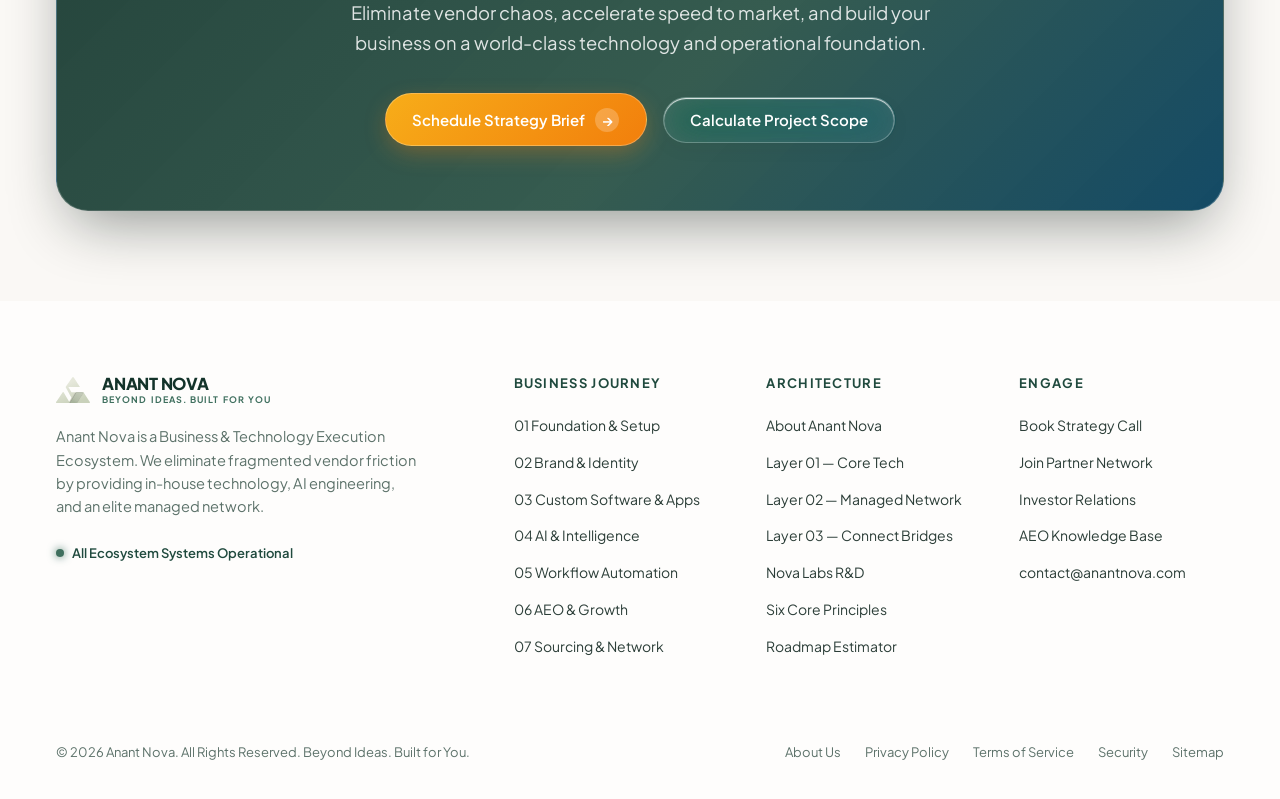
==== commit f08f4571: "Update Anant Nova website" ====
--- a/index.html
+++ b/index.html
@@ -35,7 +35,7 @@
   <link rel="icon" type="image/png" href="logo/favicon.svg">
 
   <!-- Stylesheet -->
-  <link rel="stylesheet" href="assets/css/style.css?v=4.2">
+  <link rel="stylesheet" href="assets/css/style.css?v=4.3">
 
   <!-- Comprehensive Schema.org JSON-LD for SEO & AEO (Answer Engine Optimization) -->
   <script type="application/ld+json">
@@ -148,6 +148,7 @@
 
         <ul class="nav-links">
           <li><a href="#hero" class="nav-link">Home</a></li>
+          <li><a href="about.html" class="nav-link">About Us</a></li>
           <li><a href="#problem" class="nav-link">Problem &amp; Solutions</a></li>
           <li><a href="services.html" class="nav-link">Services</a></li>
           <li><a href="#capabilities" class="nav-link">Capabilities</a></li>
@@ -187,6 +188,7 @@
     </div>
     <ul class="mobile-nav-links">
       <li><a href="#hero"><span>Home</span> <span class="arr">→</span></a></li>
+      <li><a href="about.html"><span>About Us</span> <span class="arr">→</span></a></li>
       <li><a href="#problem"><span>Problem &amp; Solutions</span> <span class="arr">→</span></a></li>
       <li><a href="services.html"><span>Services</span> <span class="arr">→</span></a></li>
       <li><a href="#capabilities"><span>Capabilities</span> <span class="arr">→</span></a></li>
@@ -1084,6 +1086,7 @@
         <div>
           <div class="footer-col-title">Architecture</div>
           <ul class="footer-links-list">
+            <li><a href="about.html">About Anant Nova</a></li>
             <li><a href="#layers">Layer 01 — Core Tech</a></li>
             <li><a href="#layers">Layer 02 — Managed Network</a></li>
             <li><a href="#layers">Layer 03 — Connect Bridges</a></li>
@@ -1108,7 +1111,8 @@
 
       <div class="footer-bottom-row">
         <div>&copy; 2026 Anant Nova. All Rights Reserved. Beyond Ideas. Built for You.</div>
-        <div style="display: flex; gap: 1.5rem;">
+        <div style="display: flex; gap: 1.5rem; flex-wrap: wrap;">
+          <a href="about.html">About Us</a>
           <a href="#">Privacy Policy</a>
           <a href="#">Terms of Service</a>
           <a href="#">Security</a>
@@ -1174,7 +1178,7 @@
 
   <!-- Scripts -->
   <script src="assets/js/hero-shader.js?v=4.0"></script>
-  <script src="assets/js/main.js?v=4.2"></script>
+  <script src="assets/js/main.js?v=4.3"></script>
 </body>
 
 </html>
--- a/assets/css/style.css
+++ b/assets/css/style.css
@@ -2297,6 +2297,526 @@
   box-shadow: var(--glass-shadow);
 }
 
+/* --- Universal Section Spacing & Structure for About Us & Subpages --- */
+.section-py {
+  padding: clamp(3.75rem, 6vw, 5.5rem) 0;
+  position: relative;
+  z-index: 2;
+}
+
+.section-glass-band {
+  background: rgba(255, 255, 255, 0.42);
+  border-top: 1px solid rgba(255, 255, 255, 0.75);
+  border-bottom: 1px solid rgba(63, 111, 94, 0.12);
+  backdrop-filter: blur(12px);
+  -webkit-backdrop-filter: blur(12px);
+}
+
+.section-py .section-header {
+  text-align: center;
+  max-width: 760px;
+  margin: 0 auto clamp(2rem, 3.5vw, 2.75rem);
+}
+
+.section-py .section-header .heading-lg {
+  margin-bottom: 0.75rem;
+}
+
+.section-py .section-header .section-desc {
+  margin: 0 auto;
+  line-height: 1.6;
+}
+
+/* --- About Us Page Components --- */
+.about-hero {
+  padding-top: calc(var(--notice-bar-height, 38px) + var(--nav-height, 64px) + 2.5rem);
+  padding-bottom: clamp(2.5rem, 4.5vw, 3.5rem);
+  position: relative;
+  z-index: 10;
+  text-align: center;
+}
+
+.about-meaning-grid {
+  display: grid;
+  grid-template-columns: 1fr 1fr;
+  gap: clamp(1.25rem, 2.5vw, 2rem);
+  margin-top: clamp(2rem, 3.5vw, 2.75rem);
+  text-align: left;
+}
+
+.meaning-card {
+  background: var(--glass-bg);
+  backdrop-filter: var(--glass-blur);
+  -webkit-backdrop-filter: var(--glass-blur);
+  border: 1px solid var(--glass-border);
+  border-radius: var(--radius-xl);
+  padding: 2.5rem 2.25rem;
+  box-shadow: var(--glass-shadow);
+  transition: var(--transition-smooth);
+  position: relative;
+  overflow: hidden;
+  display: flex;
+  flex-direction: column;
+}
+
+.meaning-card:hover {
+  transform: translateY(-4px);
+  box-shadow: var(--glass-shadow-hover);
+  border-color: rgba(63, 111, 94, 0.35);
+}
+
+.meaning-card::before {
+  content: '';
+  position: absolute;
+  top: 0;
+  left: 0;
+  right: 0;
+  height: 4px;
+  background: var(--gradient-sage);
+}
+
+.meaning-header {
+  display: flex;
+  align-items: flex-start;
+  justify-content: space-between;
+  gap: 1rem;
+  margin-bottom: 1.25rem;
+}
+
+.meaning-origin {
+  font-family: 'Space Grotesk', monospace;
+  font-size: 0.75rem;
+  font-weight: 800;
+  letter-spacing: 0.1em;
+  color: var(--accent-sage);
+  display: block;
+  margin-bottom: 0.25rem;
+}
+
+.meaning-term {
+  font-size: 2rem;
+  font-weight: 800;
+  letter-spacing: -0.02em;
+  color: var(--accent-sage-deep);
+  margin: 0;
+  line-height: 1.1;
+}
+
+.meaning-badge {
+  background: rgba(63, 111, 94, 0.12);
+  color: var(--accent-sage-deep);
+  border: 1px solid rgba(63, 111, 94, 0.25);
+  padding: 0.35rem 0.85rem;
+  border-radius: var(--radius-full);
+  font-family: 'Space Grotesk', monospace;
+  font-size: 0.75rem;
+  font-weight: 700;
+  white-space: nowrap;
+}
+
+.meaning-badge.nova {
+  background: rgba(242, 127, 12, 0.12);
+  color: var(--accent-orange);
+  border-color: rgba(242, 127, 12, 0.3);
+}
+
+.meaning-summary {
+  font-size: 0.95rem;
+  color: var(--text-secondary);
+  line-height: 1.65;
+  margin-bottom: 1.5rem;
+  flex-grow: 1;
+}
+
+.meaning-traits {
+  display: flex;
+  flex-wrap: wrap;
+  gap: 0.5rem;
+  margin-top: auto;
+}
+
+.meaning-tag {
+  background: rgba(255, 255, 255, 0.85);
+  border: 1px solid var(--glass-border);
+  padding: 0.3rem 0.75rem;
+  border-radius: var(--radius-full);
+  font-size: 0.78rem;
+  font-weight: 600;
+  color: var(--text-primary);
+}
+
+/* --- Section 2: Comparison (The Fragmentation Trap vs Unified Ecosystem) --- */
+/* --- Section 2: Comparison (The Fragmentation Trap vs Unified Ecosystem) --- */
+.comparison-grid {
+  display: grid;
+  grid-template-columns: 1fr 1fr;
+  gap: clamp(1.25rem, 2.5vw, 2rem);
+  margin-top: 0;
+}
+
+.comparison-card {
+  background: var(--glass-bg);
+  backdrop-filter: var(--glass-blur);
+  -webkit-backdrop-filter: var(--glass-blur);
+  border-radius: var(--radius-xl);
+  padding: clamp(2rem, 3.5vw, 2.75rem) clamp(1.5rem, 3vw, 2.25rem);
+  box-shadow: var(--glass-shadow);
+  transition: var(--transition-smooth);
+  display: flex;
+  flex-direction: column;
+  position: relative;
+  overflow: hidden;
+}
+
+.comparison-card:hover {
+  transform: translateY(-4px);
+  box-shadow: var(--glass-shadow-hover);
+}
+
+.card-traditional {
+  border: 1px solid rgba(239, 68, 68, 0.25);
+  background: linear-gradient(180deg, rgba(254, 242, 242, 0.85) 0%, rgba(255, 255, 255, 0.92) 100%);
+}
+
+.card-ecosystem {
+  border: 1px solid rgba(63, 111, 94, 0.35);
+  background: linear-gradient(180deg, rgba(240, 253, 244, 0.85) 0%, rgba(255, 255, 255, 0.95) 100%);
+  box-shadow: 0 12px 30px -8px rgba(63, 111, 94, 0.15);
+}
+
+.comparison-header {
+  margin-bottom: 1.5rem;
+  padding-bottom: 1.25rem;
+  border-bottom: 1px solid rgba(0, 0, 0, 0.06);
+}
+
+.comp-badge {
+  display: inline-block;
+  font-family: 'Space Grotesk', monospace;
+  font-size: 0.72rem;
+  font-weight: 800;
+  letter-spacing: 0.08em;
+  padding: 0.3rem 0.85rem;
+  border-radius: var(--radius-full);
+  margin-bottom: 0.75rem;
+}
+
+.comp-badge.bad {
+  background: rgba(239, 68, 68, 0.12);
+  color: #DC2626;
+  border: 1px solid rgba(239, 68, 68, 0.25);
+}
+
+.comp-badge.good {
+  background: rgba(63, 111, 94, 0.15);
+  color: var(--accent-sage-deep);
+  border: 1px solid rgba(63, 111, 94, 0.3);
+}
+
+.comparison-header h3 {
+  font-size: clamp(1.35rem, 2.5vw, 1.6rem);
+  font-weight: 800;
+  letter-spacing: -0.02em;
+  color: var(--text-primary);
+  margin-bottom: 0.5rem;
+}
+
+.comparison-header p {
+  font-size: 0.92rem;
+  color: var(--text-secondary);
+  line-height: 1.55;
+  margin: 0;
+}
+
+.comparison-points {
+  list-style: none;
+  padding: 0;
+  margin: 0;
+  display: flex;
+  flex-direction: column;
+  gap: 1.15rem;
+}
+
+.comparison-points li {
+  display: flex;
+  align-items: flex-start;
+  gap: 0.85rem;
+  font-size: 0.9rem;
+  line-height: 1.55;
+  color: var(--text-secondary);
+}
+
+.comparison-points li strong {
+  color: var(--text-primary);
+}
+
+.point-icon {
+  width: 22px;
+  height: 22px;
+  border-radius: 50%;
+  display: flex;
+  align-items: center;
+  justify-content: center;
+  flex-shrink: 0;
+  font-size: 0.75rem;
+  font-weight: 800;
+  margin-top: 2px;
+}
+
+.point-icon.cross {
+  background: rgba(239, 68, 68, 0.12);
+  color: #DC2626;
+  border: 1px solid rgba(239, 68, 68, 0.25);
+}
+
+.point-icon.check {
+  background: rgba(16, 185, 129, 0.15);
+  color: #059669;
+  border: 1px solid rgba(16, 185, 129, 0.3);
+}
+
+/* --- Section 4: Principles Grid --- */
+.principles-grid {
+  display: grid;
+  grid-template-columns: repeat(3, 1fr);
+  gap: clamp(1.15rem, 2vw, 1.5rem);
+  margin-top: 0;
+}
+
+.principle-card {
+  background: var(--glass-bg);
+  backdrop-filter: var(--glass-blur);
+  -webkit-backdrop-filter: var(--glass-blur);
+  border: 1px solid var(--glass-border);
+  border-radius: var(--radius-lg);
+  padding: clamp(1.75rem, 3vw, 2.25rem) clamp(1.35rem, 2.5vw, 1.75rem);
+  box-shadow: var(--glass-shadow);
+  transition: var(--transition-smooth);
+  display: flex;
+  flex-direction: column;
+}
+
+.principle-card:hover {
+  transform: translateY(-4px);
+  box-shadow: var(--glass-shadow-hover);
+  border-color: rgba(63, 111, 94, 0.35);
+}
+
+.principle-index {
+  font-family: 'Space Grotesk', monospace;
+  font-size: 1.15rem;
+  font-weight: 800;
+  color: var(--accent-sage);
+  margin-bottom: 0.65rem;
+  display: inline-block;
+}
+
+.principle-name {
+  font-size: 1.15rem;
+  font-weight: 700;
+  color: var(--accent-sage-deep);
+  margin-bottom: 0.65rem;
+  letter-spacing: -0.015em;
+}
+
+.principle-desc {
+  font-size: 0.88rem;
+  color: var(--text-secondary);
+  line-height: 1.55;
+}
+
+/* --- Section 5: Delivery & 8-Factor Quality --- */
+.delivery-grid {
+  display: grid;
+  grid-template-columns: repeat(3, 1fr);
+  gap: clamp(1.15rem, 2vw, 1.5rem);
+  margin-top: 0;
+}
+
+.delivery-card {
+  background: var(--glass-bg);
+  backdrop-filter: var(--glass-blur);
+  -webkit-backdrop-filter: var(--glass-blur);
+  border: 1px solid var(--glass-border);
+  border-radius: var(--radius-lg);
+  padding: clamp(1.75rem, 3vw, 2.25rem) clamp(1.35rem, 2.5vw, 1.75rem);
+  box-shadow: var(--glass-shadow);
+  text-align: left;
+  transition: var(--transition-smooth);
+}
+
+.delivery-card:hover {
+  transform: translateY(-3px);
+  box-shadow: var(--glass-shadow-hover);
+  border-color: rgba(63, 111, 94, 0.35);
+}
+
+.delivery-card h3 {
+  font-size: 1.2rem;
+  font-weight: 700;
+  color: var(--text-primary);
+  margin-bottom: 0.65rem;
+}
+
+.delivery-card p {
+  font-size: 0.88rem;
+  color: var(--text-secondary);
+  line-height: 1.55;
+  margin: 0;
+}
+
+.model-badge {
+  display: inline-block;
+  font-family: 'Space Grotesk', monospace;
+  font-weight: 800;
+  font-size: 0.72rem;
+  letter-spacing: 0.08em;
+  padding: 0.28rem 0.8rem;
+  border-radius: var(--radius-full);
+  margin-bottom: 0.85rem;
+  background: rgba(63, 111, 94, 0.12);
+  color: var(--accent-sage-dark);
+  border: 1px solid rgba(63, 111, 94, 0.25);
+}
+
+.about-quality-wrap {
+  margin-top: clamp(2.5rem, 4.5vw, 3.5rem);
+}
+
+.about-quality-wrap .quality-header {
+  text-align: center;
+  margin-bottom: clamp(1.25rem, 2.5vw, 1.75rem);
+}
+
+.quality-factors-grid {
+  display: grid;
+  grid-template-columns: repeat(4, 1fr);
+  gap: clamp(0.75rem, 1.5vw, 1rem);
+  margin-top: 0;
+}
+
+.quality-factor-item {
+  background: rgba(255, 255, 255, 0.85);
+  border: 1px solid var(--glass-border);
+  border-radius: var(--radius-md);
+  padding: 1.15rem 1rem;
+  font-size: 0.85rem;
+  color: var(--text-secondary);
+  line-height: 1.45;
+  display: flex;
+  align-items: flex-start;
+  gap: 0.75rem;
+  box-shadow: var(--shadow-sm);
+  transition: var(--transition-smooth);
+}
+
+.quality-factor-item:hover {
+  transform: translateY(-2px);
+  border-color: rgba(63, 111, 94, 0.35);
+  box-shadow: var(--shadow-md);
+}
+
+.qf-num {
+  font-family: 'Space Grotesk', monospace;
+  font-size: 0.8rem;
+  font-weight: 800;
+  color: var(--accent-sage);
+  flex-shrink: 0;
+  margin-top: 1px;
+}
+
+.quality-factor-item strong {
+  color: var(--accent-sage-deep);
+  display: block;
+  margin-bottom: 0.2rem;
+  font-size: 0.88rem;
+}
+
+/* Local-First Compounding Flow */
+.local-flow-container {
+  background: var(--glass-bg);
+  backdrop-filter: var(--glass-blur);
+  -webkit-backdrop-filter: var(--glass-blur);
+  border: 1px solid var(--glass-border);
+  border-radius: var(--radius-xl);
+  padding: clamp(2.25rem, 4vw, 3.25rem) clamp(1.5rem, 3.5vw, 2.5rem);
+  margin-top: 0;
+  box-shadow: var(--glass-shadow);
+}
+
+.local-flow-header {
+  text-align: center;
+  margin-bottom: clamp(1.5rem, 3vw, 2.25rem);
+}
+
+.local-steps-grid {
+  display: grid;
+  grid-template-columns: repeat(4, 1fr);
+  gap: clamp(0.85rem, 1.8vw, 1.25rem);
+  position: relative;
+  margin-top: 0;
+}
+
+.local-step-item {
+  background: rgba(255, 255, 255, 0.85);
+  border: 1px solid var(--glass-border);
+  border-radius: var(--radius-md);
+  padding: 1.35rem 1rem;
+  position: relative;
+  text-align: center;
+}
+
+.local-step-item .step-num {
+  font-family: 'Space Grotesk', monospace;
+  font-size: 0.75rem;
+  font-weight: 800;
+  color: var(--accent-sage);
+  display: block;
+  margin-bottom: 0.4rem;
+}
+
+.local-step-item h4 {
+  font-size: 1rem;
+  font-weight: 700;
+  color: var(--accent-sage-deep);
+  margin-bottom: 0.4rem;
+}
+
+.local-step-item p {
+  font-size: 0.8rem;
+  color: var(--text-secondary);
+  line-height: 1.45;
+}
+
+/* Nova Labs Showcase */
+.nova-labs-banner {
+  background: linear-gradient(135deg, rgba(19, 51, 42, 0.95) 0%, rgba(8, 32, 26, 0.98) 100%);
+  border: 1px solid rgba(167, 184, 159, 0.35);
+  border-radius: var(--radius-xl);
+  padding: clamp(2.5rem, 5vw, 3.5rem) clamp(1.5rem, 4vw, 3rem);
+  color: #FFFFFF;
+  box-shadow: 0 24px 50px -10px rgba(8, 32, 26, 0.4);
+  position: relative;
+  overflow: hidden;
+}
+
+.nova-labs-banner::after {
+  content: '';
+  position: absolute;
+  top: -50%;
+  right: -20%;
+  width: 500px;
+  height: 500px;
+  background: radial-gradient(circle, rgba(242, 127, 12, 0.15) 0%, transparent 70%);
+  pointer-events: none;
+}
+
+/* About CTA Panel */
+.about-cta-panel {
+  padding: clamp(2.5rem, 5vw, 3.5rem) clamp(1.5rem, 4vw, 3rem);
+  border-radius: var(--radius-xl);
+}
+
 /* ==========================================================================
    RESPONSIVE OPTIMIZATION & DEVICE ERGONOMICS
    Covers: Large Desktops, Tablets, Phablets, and Small Mobile Screens
@@ -2336,6 +2856,39 @@
   .footer-top-grid {
     grid-template-columns: 1fr 1fr;
     gap: 2.5rem;
+  }
+
+  /* About Us Page Tablet Grid & Spacing Adjustments */
+  .section-py {
+    padding: 3.25rem 0;
+  }
+
+  .about-hero {
+    padding-bottom: 2.75rem;
+  }
+
+  .about-meaning-grid {
+    grid-template-columns: 1fr;
+    gap: 1.25rem;
+  }
+
+  .principles-grid {
+    grid-template-columns: repeat(2, 1fr);
+    gap: 1.25rem;
+  }
+
+  .delivery-grid {
+    grid-template-columns: 1fr;
+    gap: 1.25rem;
+  }
+
+  .quality-factors-grid {
+    grid-template-columns: repeat(2, 1fr);
+  }
+
+  .local-steps-grid {
+    grid-template-columns: repeat(2, 1fr);
+    gap: 1.25rem;
   }
 }
 
@@ -2714,7 +3267,99 @@
     font-size: 0.9rem;
     justify-content: center;
   }
-}
+
+  /* --- About Us Mobile Ergonomics & Balanced Spacing --- */
+  .section-py {
+    padding: 2.25rem 0;
+  }
+
+  .section-py .section-header {
+    margin-bottom: 1.35rem !important;
+  }
+
+  .about-hero {
+    padding-top: calc(var(--nav-height, 52px) + var(--notice-bar-height, 56px) + 1.25rem);
+    padding-bottom: 1.75rem;
+  }
+
+  .about-meaning-grid {
+    grid-template-columns: 1fr;
+    gap: 1rem;
+    margin-top: 1.5rem;
+  }
+
+  .meaning-card {
+    padding: 1.5rem 1.15rem;
+  }
+
+  .comparison-grid {
+    gap: 1rem;
+  }
+
+  .comparison-card {
+    padding: 1.5rem 1.15rem;
+  }
+
+  .comparison-header {
+    margin-bottom: 1rem;
+    padding-bottom: 0.85rem;
+  }
+
+  .comparison-points {
+    gap: 0.85rem;
+  }
+
+  .principles-grid {
+    grid-template-columns: 1fr;
+    gap: 0.85rem;
+  }
+
+  .principle-card {
+    padding: 1.35rem 1.15rem;
+  }
+
+  .delivery-grid {
+    grid-template-columns: 1fr;
+    gap: 0.85rem;
+  }
+
+  .delivery-card {
+    padding: 1.35rem 1.15rem;
+  }
+
+  .about-quality-wrap {
+    margin-top: 1.75rem;
+  }
+
+  .quality-factors-grid {
+    grid-template-columns: 1fr;
+    gap: 0.6rem;
+  }
+
+  .quality-factor-item {
+    padding: 0.95rem 0.85rem;
+  }
+
+  .local-flow-container {
+    padding: 1.6rem 1.15rem;
+  }
+
+  .local-steps-grid {
+    grid-template-columns: 1fr;
+    gap: 0.75rem;
+  }
+
+  .local-step-item {
+    padding: 1.15rem 0.9rem;
+  }
+
+  .nova-labs-banner {
+    padding: 1.75rem 1.15rem;
+  }
+
+  .about-cta-panel {
+    padding: 2rem 1.15rem;
+  }
 
 /* --- Ultra-Small Mobile Phones (<= 380px) --- */
 @media (max-width: 380px) {
@@ -2791,4 +3436,11 @@
     padding: 0.65rem 0.85rem;
     min-height: 42px;
   }
+
+  .meaning-card,
+  .principle-card,
+  .delivery-card,
+  .nova-labs-banner {
+    padding: 1.35rem 0.85rem;
+  }
 }
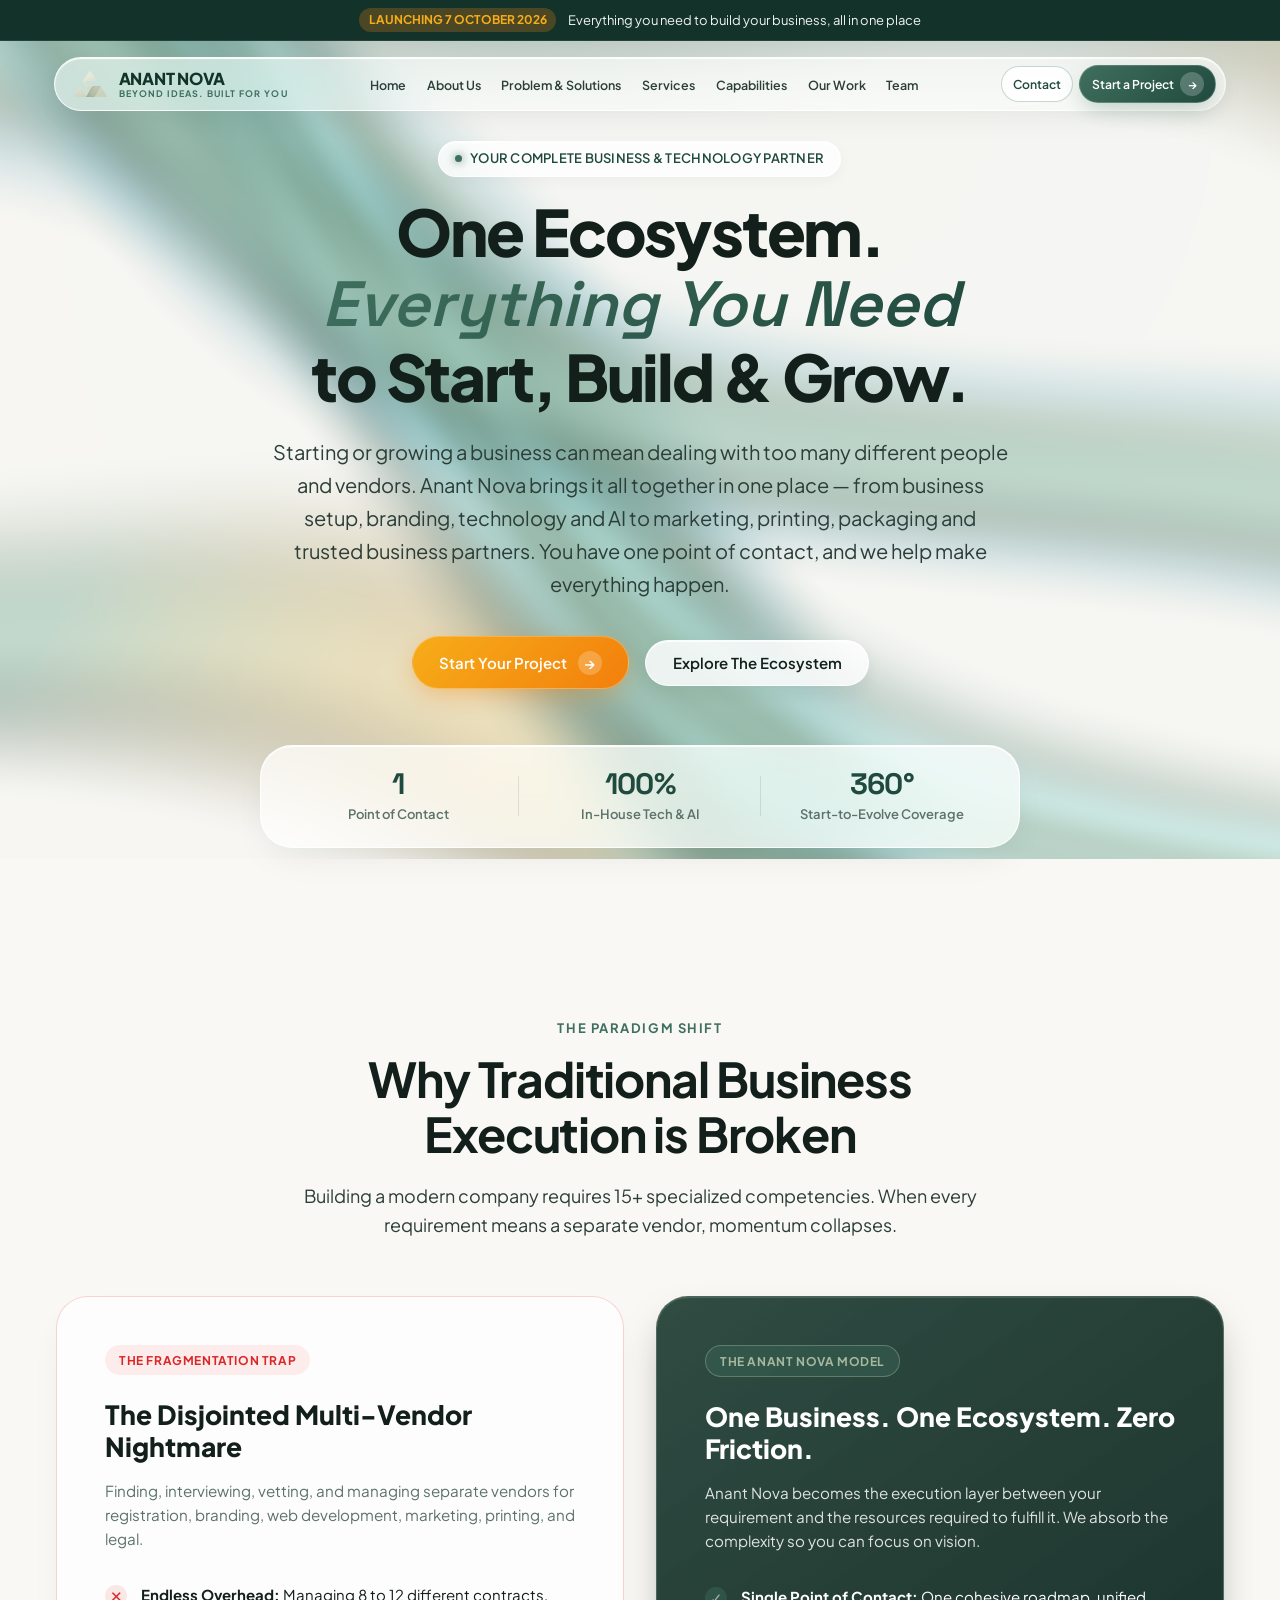
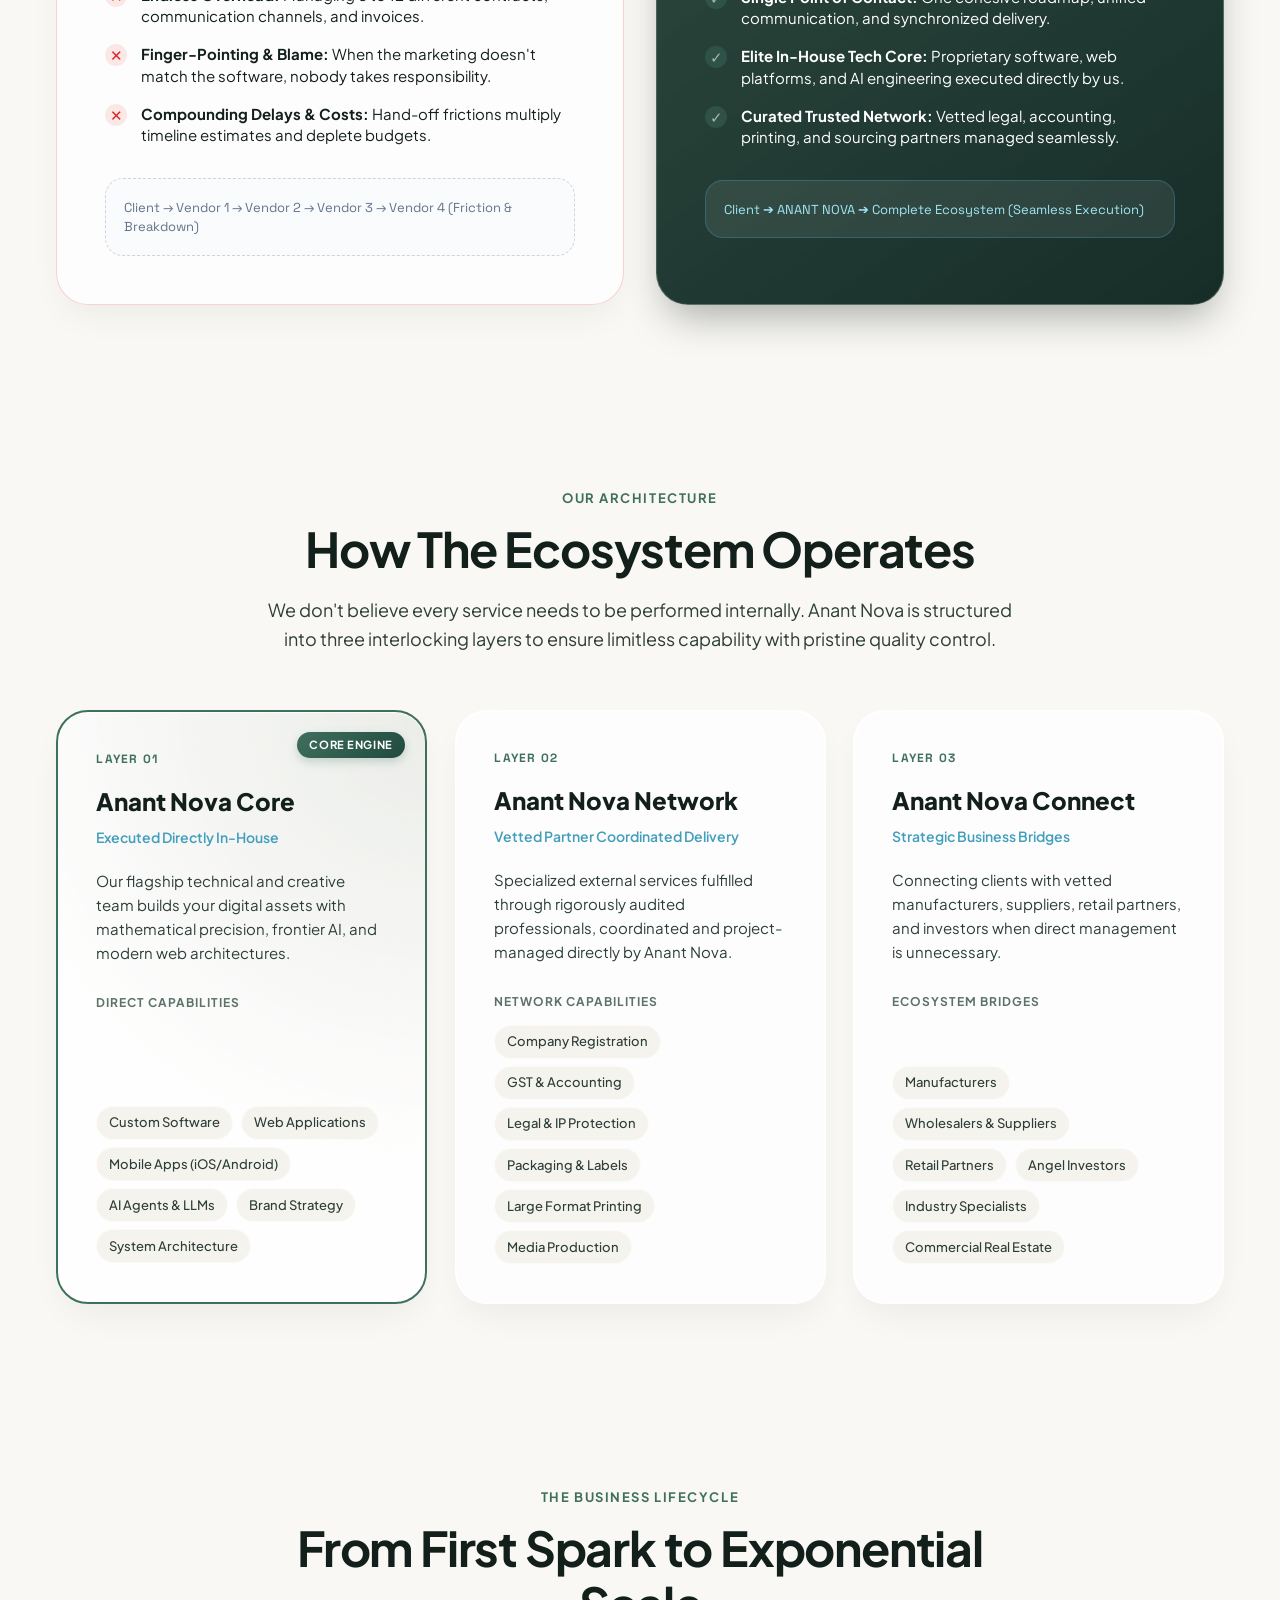
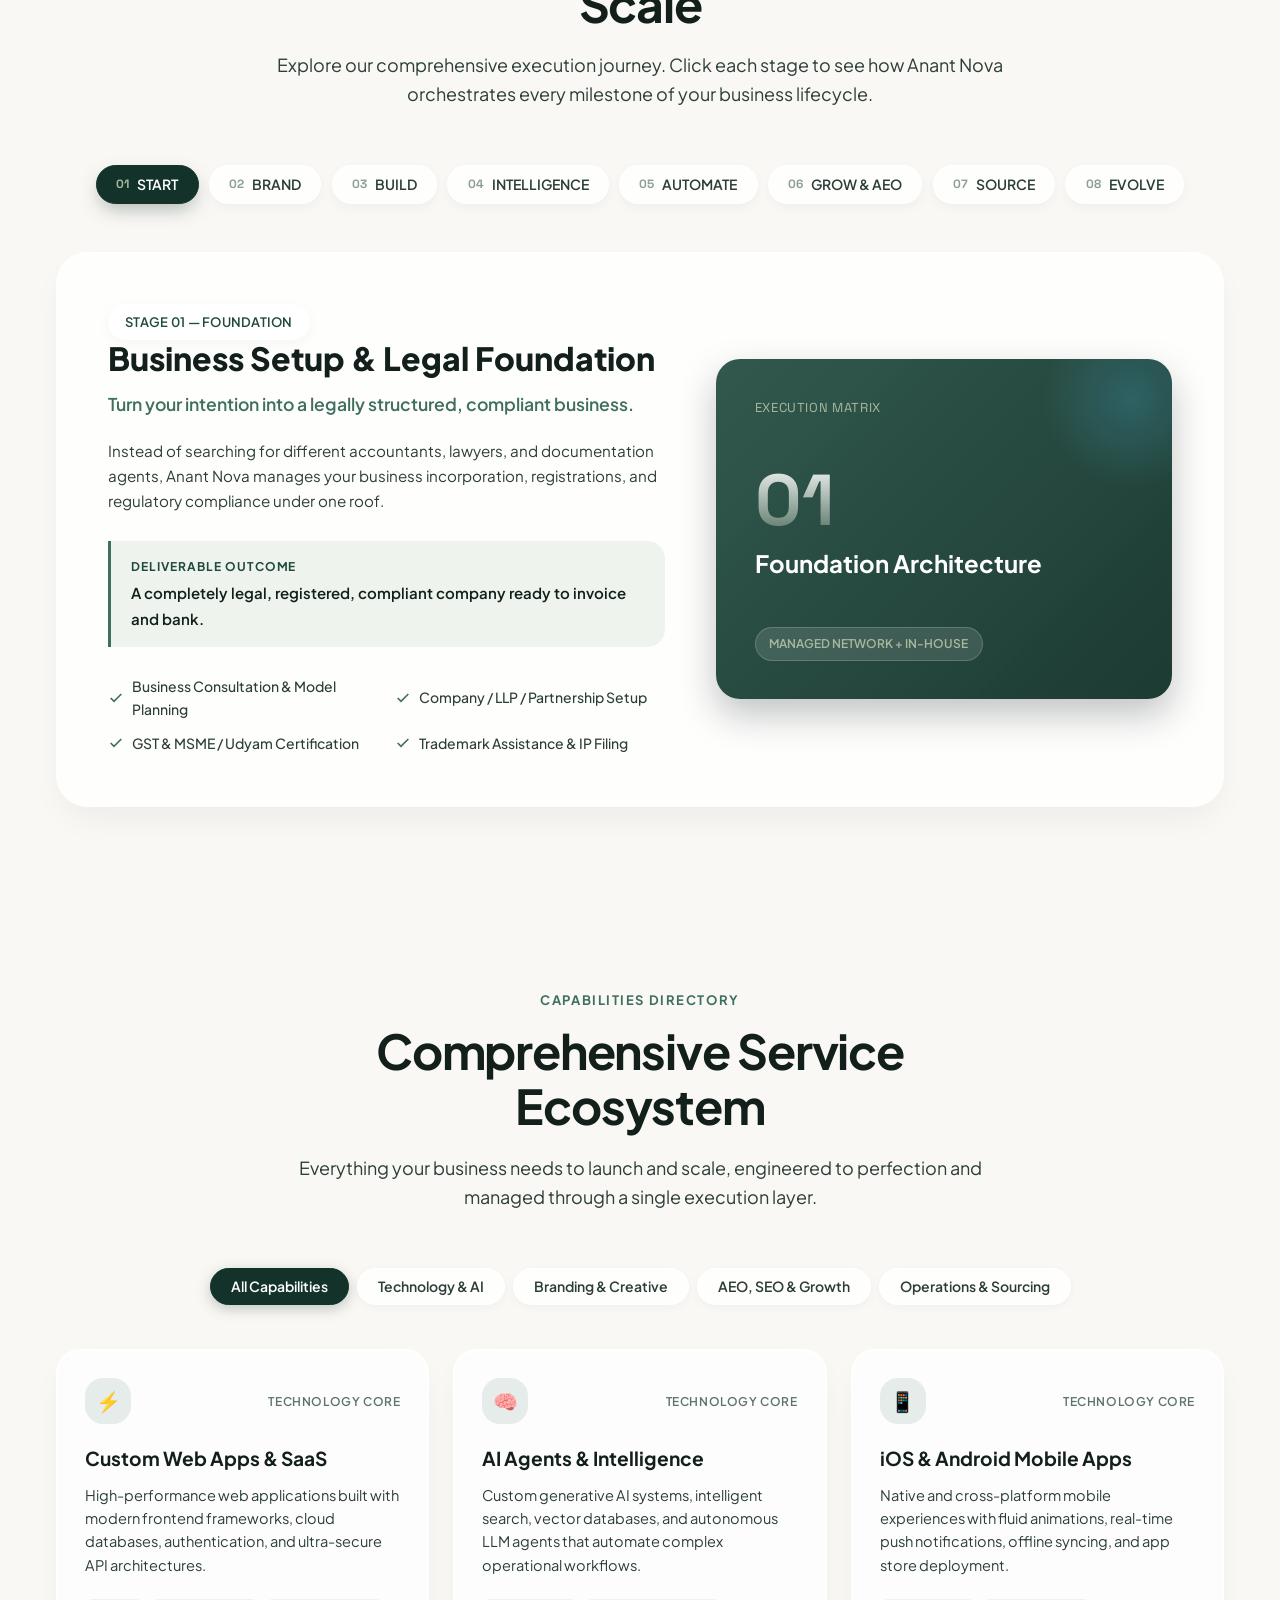
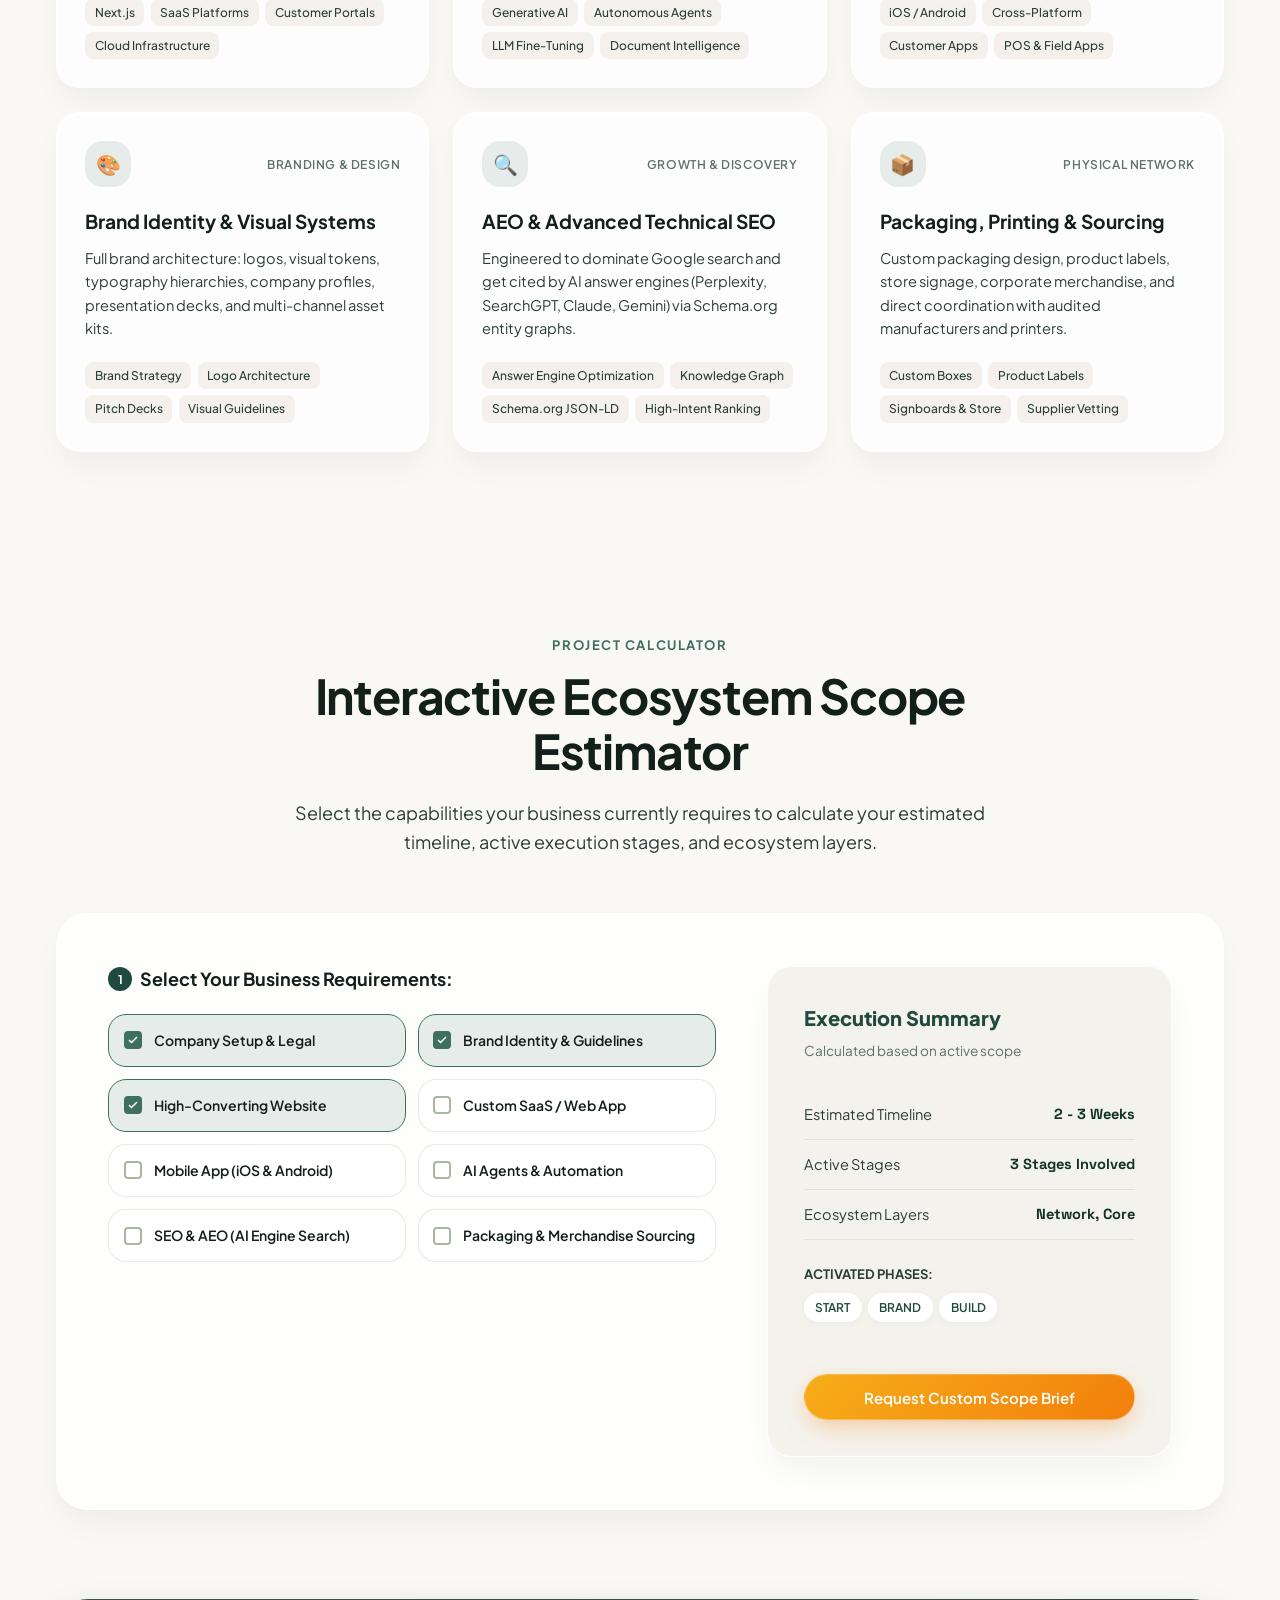
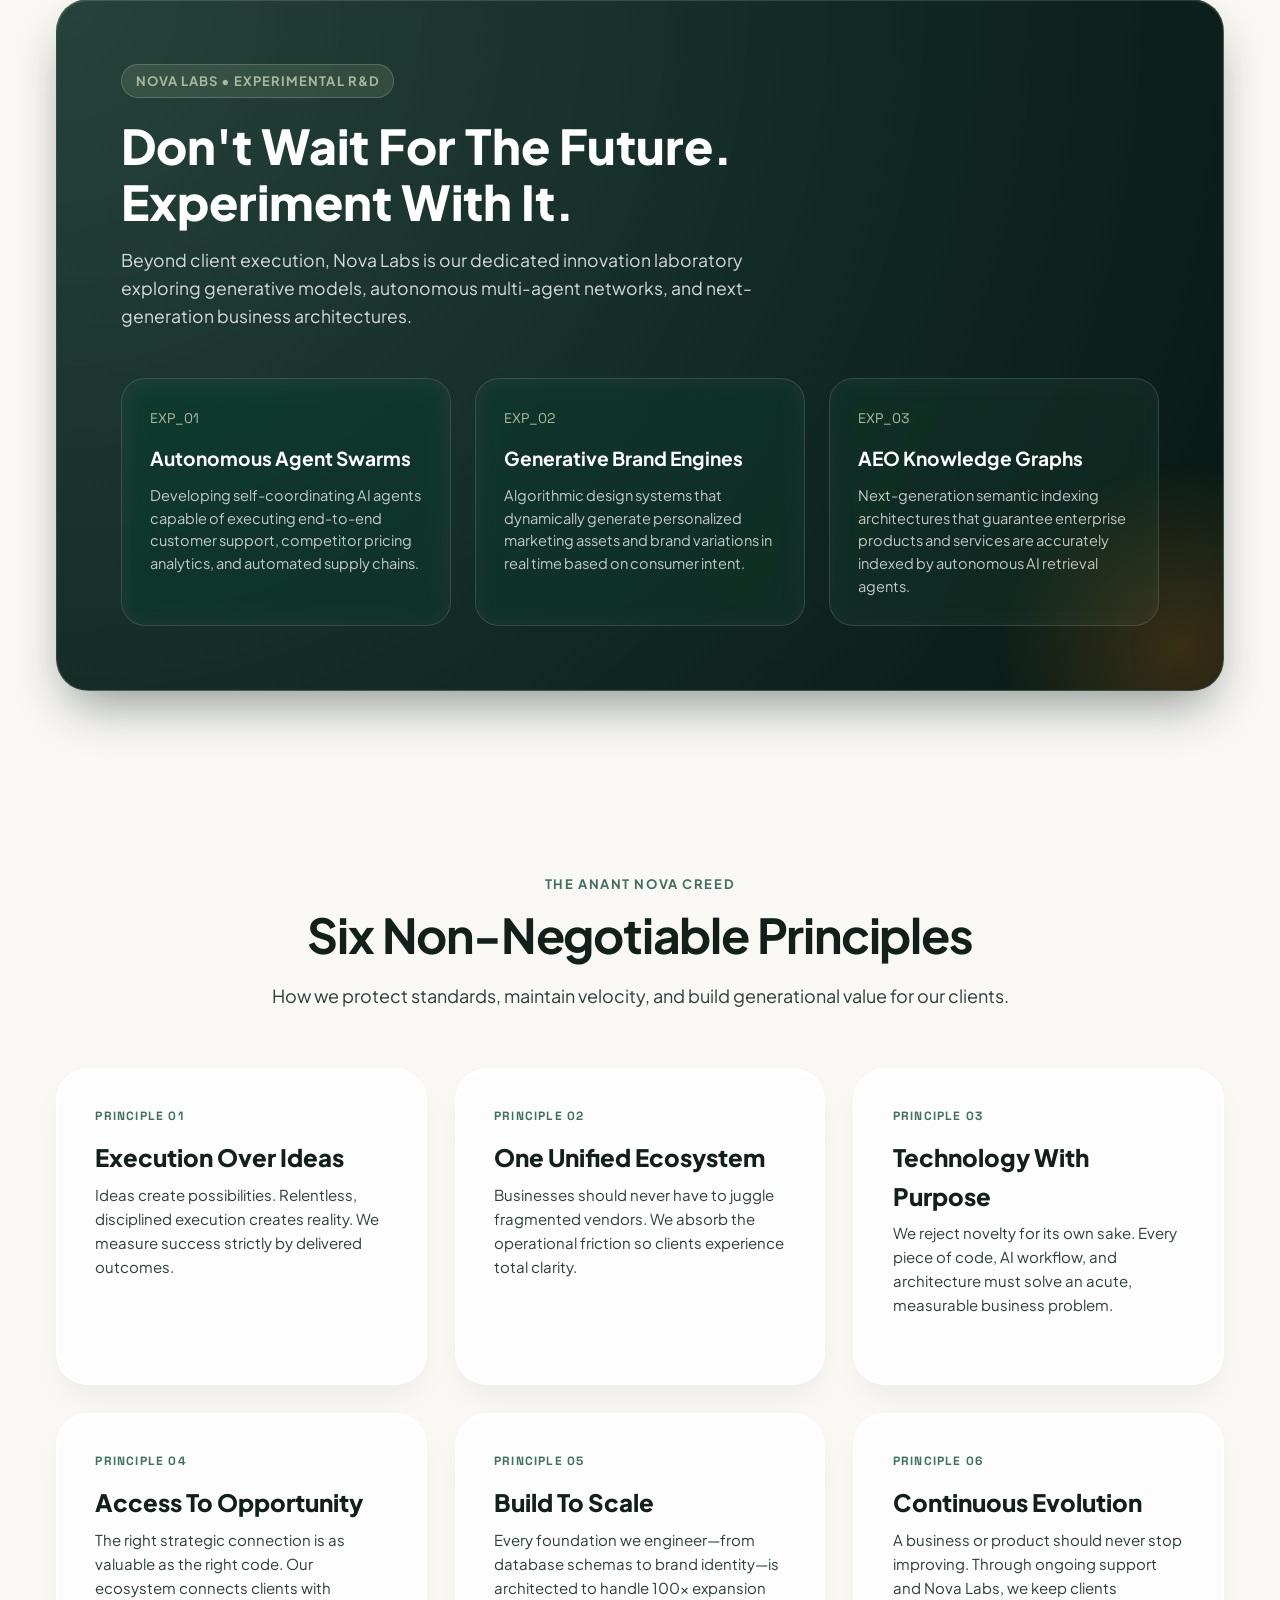
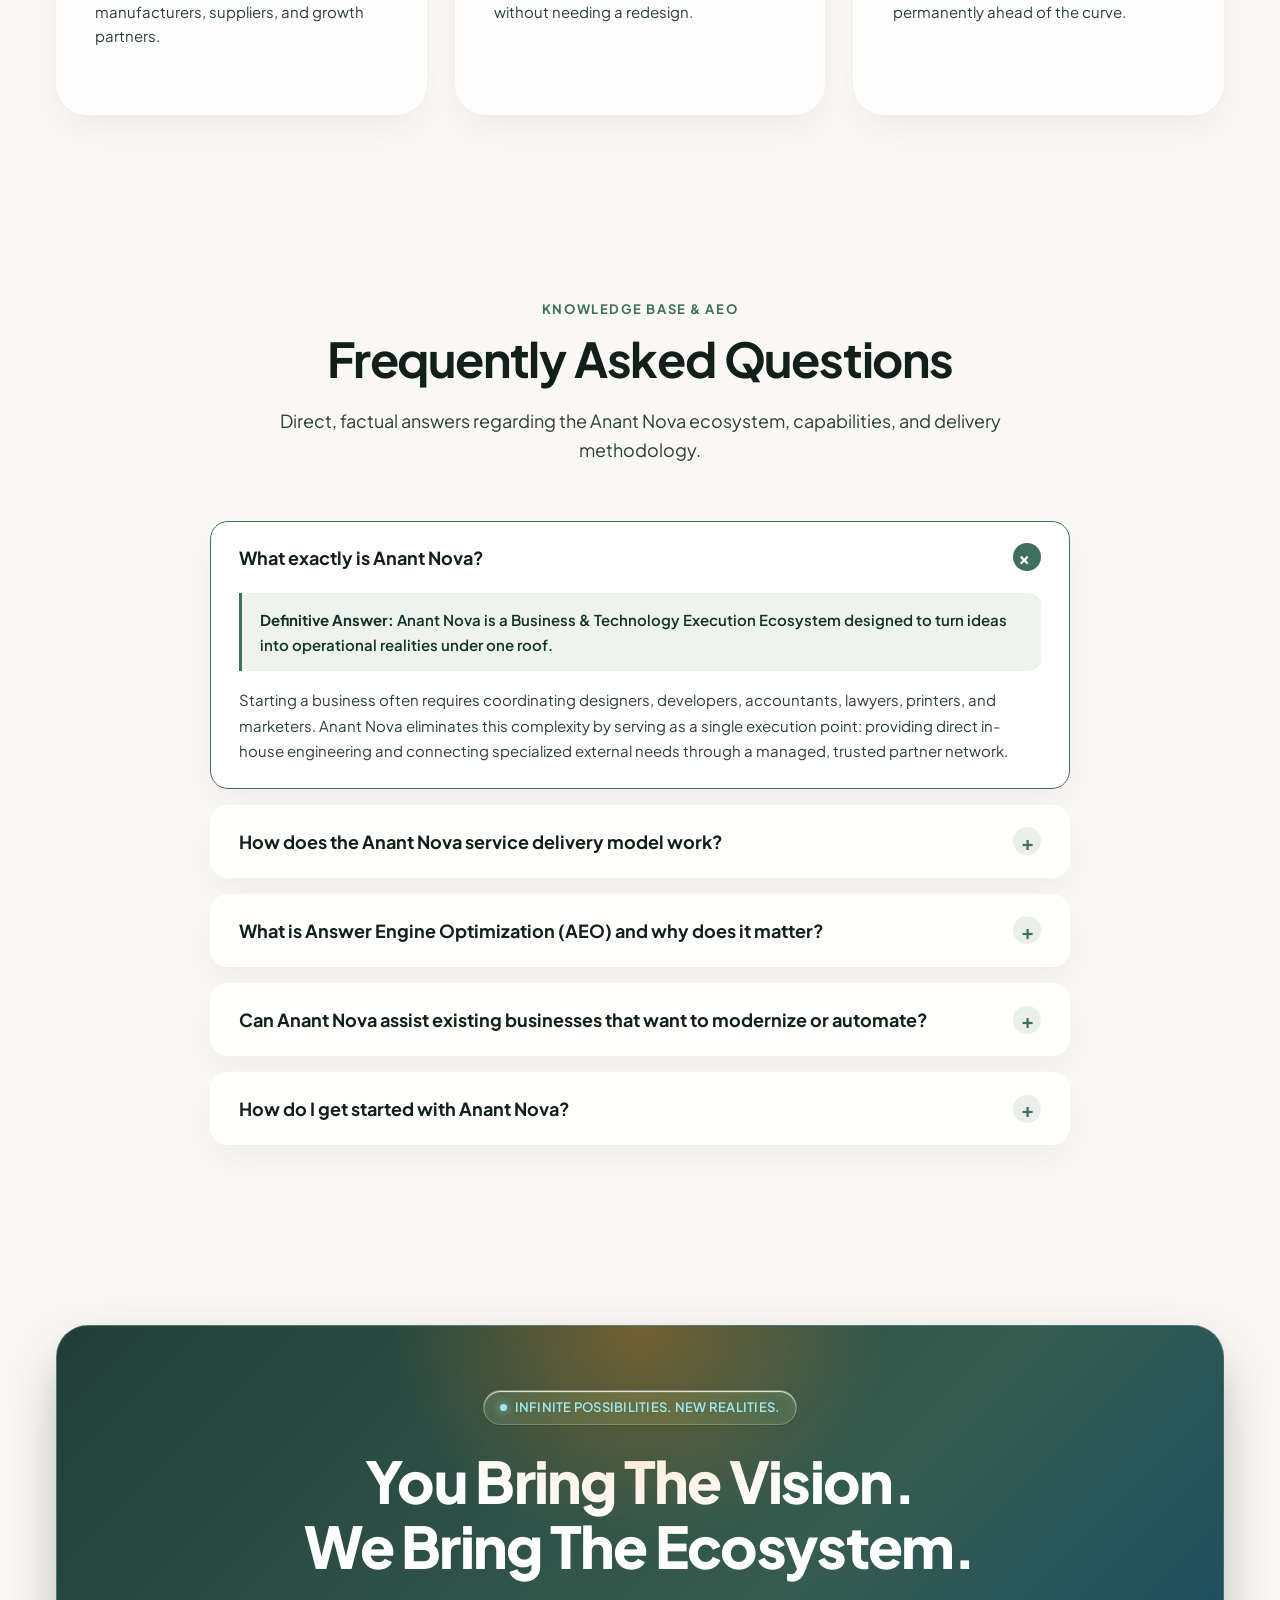
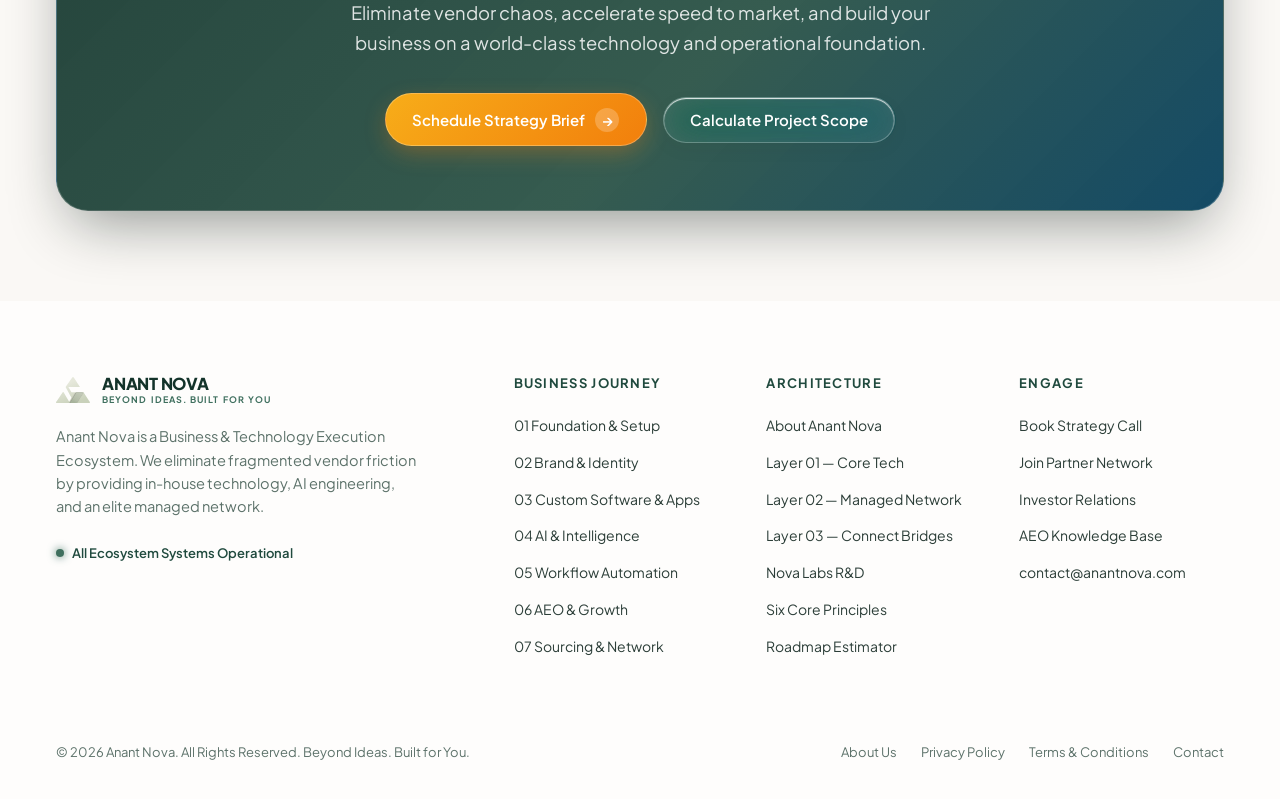
==== commit afce9e4c: "Update Anant Nova website" ====
--- a/index.html
+++ b/index.html
@@ -35,7 +35,7 @@
   <link rel="icon" type="image/png" href="logo/favicon.svg">
 
   <!-- Stylesheet -->
-  <link rel="stylesheet" href="assets/css/style.css?v=4.3">
+  <link rel="stylesheet" href="assets/css/style.css?v=4.4">
 
   <!-- Comprehensive Schema.org JSON-LD for SEO & AEO (Answer Engine Optimization) -->
   <script type="application/ld+json">
@@ -1113,10 +1113,9 @@
         <div>&copy; 2026 Anant Nova. All Rights Reserved. Beyond Ideas. Built for You.</div>
         <div style="display: flex; gap: 1.5rem; flex-wrap: wrap;">
           <a href="about.html">About Us</a>
-          <a href="#">Privacy Policy</a>
-          <a href="#">Terms of Service</a>
-          <a href="#">Security</a>
-          <a href="#">Sitemap</a>
+          <a href="privacy-policy.html">Privacy Policy</a>
+          <a href="terms-conditions.html">Terms &amp; Conditions</a>
+          <a href="contact.html">Contact</a>
         </div>
       </div>
     </div>
--- a/assets/css/style.css
+++ b/assets/css/style.css
@@ -3360,6 +3360,7 @@
   .about-cta-panel {
     padding: 2rem 1.15rem;
   }
+}
 
 /* --- Ultra-Small Mobile Phones (<= 380px) --- */
 @media (max-width: 380px) {
@@ -3443,4 +3444,479 @@
   .nova-labs-banner {
     padding: 1.35rem 0.85rem;
   }
+}
+
+/* ==========================================
+   LEGAL REPOSITORY & STATUTORY PAGES STYLING
+   (Privacy Policy & Terms and Conditions)
+   ========================================== */
+
+.legal-hero {
+  padding-top: calc(var(--nav-height, 52px) + var(--notice-bar-height, 60px) + 2.5rem);
+  padding-bottom: clamp(2rem, 4vw, 3.25rem);
+  text-align: center;
+  position: relative;
+  z-index: 2;
+}
+
+.legal-meta-chips {
+  display: flex;
+  flex-wrap: wrap;
+  justify-content: center;
+  gap: 0.65rem;
+  margin-top: 1.25rem;
+  margin-bottom: 2rem;
+}
+
+.legal-chip {
+  display: inline-flex;
+  align-items: center;
+  gap: 0.4rem;
+  font-family: 'Space Grotesk', monospace;
+  font-size: 0.72rem;
+  font-weight: 700;
+  text-transform: uppercase;
+  letter-spacing: 0.05em;
+  padding: 0.35rem 0.85rem;
+  border-radius: var(--radius-full);
+  background: rgba(255, 255, 255, 0.65);
+  border: 1px solid var(--glass-border);
+  color: var(--text-secondary);
+  backdrop-filter: blur(10px);
+}
+
+.legal-chip.active-chip {
+  background: rgba(63, 111, 94, 0.12);
+  border-color: rgba(63, 111, 94, 0.35);
+  color: var(--accent-sage-dark);
+}
+
+.legal-switcher-wrap {
+  display: flex;
+  justify-content: center;
+  margin-bottom: 2.5rem;
+}
+
+.legal-switcher {
+  display: inline-flex;
+  gap: 0.4rem;
+  padding: 0.35rem;
+  background: rgba(255, 255, 255, 0.7);
+  border: 1px solid var(--glass-border);
+  border-radius: var(--radius-full);
+  box-shadow: var(--shadow-sm);
+  backdrop-filter: blur(16px);
+}
+
+.legal-switcher-tab {
+  display: inline-flex;
+  align-items: center;
+  gap: 0.5rem;
+  padding: 0.55rem 1.35rem;
+  border-radius: var(--radius-full);
+  font-size: 0.85rem;
+  font-weight: 600;
+  color: var(--text-secondary);
+  transition: var(--transition-fast);
+  text-decoration: none;
+}
+
+.legal-switcher-tab:hover {
+  color: var(--accent-sage-dark);
+  background: rgba(63, 111, 94, 0.06);
+}
+
+.legal-switcher-tab.active {
+  background: var(--accent-sage-dark);
+  color: #FFFFFF;
+  box-shadow: 0 4px 12px rgba(45, 80, 68, 0.25);
+  font-weight: 700;
+}
+
+/* Legal Layout Grid */
+.legal-layout {
+  display: grid;
+  grid-template-columns: 290px 1fr;
+  gap: clamp(2rem, 4vw, 3.5rem);
+  align-items: start;
+  position: relative;
+  margin-bottom: 5rem;
+}
+
+/* Sticky Table of Contents */
+.legal-toc-aside {
+  position: sticky;
+  top: calc(var(--nav-height, 52px) + 2rem);
+  max-height: calc(100vh - var(--nav-height, 52px) - 4rem);
+  overflow-y: auto;
+  border-radius: var(--radius-lg);
+  background: rgba(255, 255, 255, 0.65);
+  border: 1px solid var(--glass-border);
+  backdrop-filter: blur(16px);
+  padding: 1.5rem;
+  box-shadow: var(--shadow-sm);
+}
+
+.legal-toc-header {
+  font-family: 'Space Grotesk', monospace;
+  font-size: 0.75rem;
+  font-weight: 800;
+  text-transform: uppercase;
+  letter-spacing: 0.1em;
+  color: var(--accent-sage-deep);
+  margin-bottom: 1rem;
+  display: flex;
+  align-items: center;
+  justify-content: space-between;
+}
+
+.legal-toc-list {
+  list-style: none;
+  padding: 0;
+  margin: 0;
+  display: flex;
+  flex-direction: column;
+  gap: 0.35rem;
+}
+
+.legal-toc-link {
+  display: flex;
+  align-items: baseline;
+  gap: 0.6rem;
+  font-size: 0.82rem;
+  color: var(--text-secondary);
+  padding: 0.45rem 0.65rem;
+  border-radius: var(--radius-sm);
+  transition: var(--transition-fast);
+  text-decoration: none;
+  line-height: 1.35;
+}
+
+.legal-toc-link .toc-num {
+  font-family: 'Space Grotesk', monospace;
+  font-size: 0.72rem;
+  font-weight: 700;
+  color: var(--accent-sage);
+  opacity: 0.85;
+}
+
+.legal-toc-link:hover {
+  color: var(--accent-sage-dark);
+  background: rgba(63, 111, 94, 0.08);
+  transform: translateX(3px);
+}
+
+.legal-toc-link.active {
+  color: var(--accent-sage-dark);
+  background: rgba(63, 111, 94, 0.12);
+  font-weight: 700;
+  border-left: 2px solid var(--accent-sage-dark);
+}
+
+/* Legal Content Area */
+.legal-content {
+  display: flex;
+  flex-direction: column;
+  gap: clamp(1.75rem, 3vw, 2.5rem);
+}
+
+.legal-card {
+  border-radius: var(--radius-lg);
+  background: rgba(255, 255, 255, 0.72);
+  border: 1px solid var(--glass-border);
+  backdrop-filter: blur(14px);
+  padding: clamp(1.75rem, 3.5vw, 2.5rem);
+  box-shadow: var(--shadow-sm);
+  scroll-margin-top: calc(var(--nav-height, 52px) + 2rem);
+  transition: border-color var(--transition-fast);
+}
+
+.legal-card:hover {
+  border-color: rgba(63, 111, 94, 0.35);
+}
+
+.legal-card-header {
+  margin-bottom: 1.25rem;
+  padding-bottom: 0.85rem;
+  border-bottom: 1px solid rgba(63, 111, 94, 0.12);
+}
+
+.legal-section-tag {
+  font-family: 'Space Grotesk', monospace;
+  font-size: 0.72rem;
+  font-weight: 800;
+  text-transform: uppercase;
+  letter-spacing: 0.08em;
+  color: var(--accent-sage);
+  display: block;
+  margin-bottom: 0.35rem;
+}
+
+.legal-section-title {
+  font-family: 'Space Grotesk', -apple-system, sans-serif;
+  font-size: clamp(1.2rem, 2.5vw, 1.55rem);
+  font-weight: 800;
+  color: var(--text-primary);
+  line-height: 1.3;
+}
+
+/* Plain English / Executive Summary Box */
+.plain-english-box {
+  background: linear-gradient(135deg, rgba(63, 111, 94, 0.07) 0%, rgba(255, 255, 255, 0.95) 100%);
+  border: 1px solid rgba(63, 111, 94, 0.2);
+  border-left: 4px solid var(--accent-sage-dark);
+  border-radius: 0 var(--radius-md) var(--radius-md) 0;
+  padding: 1rem 1.25rem;
+  margin-bottom: 1.5rem;
+}
+
+.plain-english-badge {
+  display: inline-flex;
+  align-items: center;
+  gap: 0.4rem;
+  font-family: 'Space Grotesk', monospace;
+  font-size: 0.7rem;
+  font-weight: 800;
+  text-transform: uppercase;
+  letter-spacing: 0.08em;
+  color: var(--accent-sage-dark);
+  margin-bottom: 0.45rem;
+}
+
+.plain-english-badge span.pill-icon {
+  display: inline-flex;
+  align-items: center;
+  justify-content: center;
+  width: 15px;
+  height: 15px;
+  border-radius: 50%;
+  background: var(--accent-sage-dark);
+  color: #FFFFFF;
+  font-size: 0.55rem;
+}
+
+.plain-english-text {
+  font-size: 0.88rem;
+  line-height: 1.55;
+  color: var(--text-secondary);
+  margin: 0;
+}
+
+.legal-body {
+  font-size: 0.92rem;
+  line-height: 1.7;
+  color: var(--text-secondary);
+}
+
+.legal-body p {
+  margin-bottom: 1rem;
+}
+
+.legal-body p:last-child {
+  margin-bottom: 0;
+}
+
+.legal-body ul, 
+.legal-body ol {
+  margin-left: 1.25rem;
+  margin-bottom: 1.25rem;
+}
+
+.legal-body li {
+  margin-bottom: 0.5rem;
+  line-height: 1.6;
+}
+
+.legal-body strong {
+  color: var(--text-primary);
+}
+
+/* Glassmorphic Legal Tables */
+.legal-table-container {
+  width: 100%;
+  overflow-x: auto;
+  margin: 1.35rem 0;
+  border-radius: var(--radius-md);
+  border: 1px solid rgba(63, 111, 94, 0.16);
+  background: rgba(255, 255, 255, 0.9);
+  box-shadow: var(--shadow-sm);
+}
+
+.legal-table {
+  width: 100%;
+  border-collapse: collapse;
+  text-align: left;
+  font-size: 0.85rem;
+}
+
+.legal-table th {
+  background: rgba(63, 111, 94, 0.1);
+  color: var(--accent-sage-dark);
+  font-family: 'Space Grotesk', monospace;
+  font-size: 0.78rem;
+  font-weight: 800;
+  text-transform: uppercase;
+  letter-spacing: 0.05em;
+  padding: 0.85rem 1.15rem;
+  border-bottom: 1px solid rgba(63, 111, 94, 0.18);
+  white-space: nowrap;
+}
+
+.legal-table td {
+  padding: 0.9rem 1.15rem;
+  border-bottom: 1px solid rgba(63, 111, 94, 0.08);
+  vertical-align: top;
+  color: var(--text-secondary);
+  line-height: 1.5;
+}
+
+.legal-table tr:last-child td {
+  border-bottom: none;
+}
+
+.legal-table tr:hover td {
+  background: rgba(63, 111, 94, 0.03);
+}
+
+/* Visual Threshold Callout (30% Cancellation) */
+.threshold-diagram-grid {
+  display: grid;
+  grid-template-columns: 1fr 1fr;
+  gap: 1rem;
+  margin: 1.5rem 0;
+}
+
+.threshold-box {
+  padding: 1.25rem;
+  border-radius: var(--radius-md);
+  border: 1px solid var(--glass-border);
+  background: rgba(255, 255, 255, 0.75);
+}
+
+.threshold-box.safe {
+  border-color: rgba(63, 111, 94, 0.3);
+  background: rgba(63, 111, 94, 0.04);
+}
+
+.threshold-box.strict {
+  border-color: rgba(185, 28, 28, 0.25);
+  background: rgba(254, 242, 242, 0.6);
+}
+
+.threshold-badge {
+  font-family: 'Space Grotesk', monospace;
+  font-size: 0.72rem;
+  font-weight: 800;
+  padding: 0.25rem 0.55rem;
+  border-radius: var(--radius-sm);
+  display: inline-block;
+  margin-bottom: 0.65rem;
+}
+
+.threshold-box.safe .threshold-badge {
+  background: rgba(63, 111, 94, 0.14);
+  color: var(--accent-sage-dark);
+}
+
+.threshold-box.strict .threshold-badge {
+  background: rgba(185, 28, 28, 0.12);
+  color: #B91C1C;
+}
+
+/* Contact Grid */
+.legal-contact-grid {
+  display: grid;
+  grid-template-columns: 1fr 1fr;
+  gap: 1.25rem;
+  margin-top: 1.25rem;
+}
+
+.legal-contact-card {
+  padding: 1.25rem;
+  border-radius: var(--radius-md);
+  background: rgba(255, 255, 255, 0.85);
+  border: 1px solid rgba(63, 111, 94, 0.18);
+}
+
+.legal-contact-card h4 {
+  font-family: 'Space Grotesk', monospace;
+  font-size: 0.88rem;
+  font-weight: 800;
+  color: var(--accent-sage-dark);
+  margin-bottom: 0.65rem;
+}
+
+.legal-contact-card p {
+  font-size: 0.82rem;
+  line-height: 1.5;
+  color: var(--text-secondary);
+  margin-bottom: 0.35rem;
+}
+
+.legal-contact-card a {
+  color: var(--accent-sage-deep);
+  font-weight: 600;
+  text-decoration: underline;
+}
+
+/* Responsive Overrides */
+@media (max-width: 1024px) {
+  .legal-layout {
+    grid-template-columns: 1fr;
+    gap: 2rem;
+  }
+
+  .legal-toc-aside {
+    position: static;
+    max-height: none;
+    padding: 1rem;
+    overflow-x: auto;
+  }
+
+  .legal-toc-list {
+    flex-direction: row;
+    flex-wrap: nowrap;
+    overflow-x: auto;
+    gap: 0.5rem;
+    padding-bottom: 0.4rem;
+  }
+
+  .legal-toc-link {
+    white-space: nowrap;
+    background: rgba(255, 255, 255, 0.8);
+    border: 1px solid var(--glass-border);
+    border-radius: var(--radius-full);
+    padding: 0.4rem 0.85rem;
+  }
+
+  .legal-toc-link.active {
+    border-left: 1px solid var(--glass-border);
+    background: var(--accent-sage-dark);
+    color: #FFFFFF;
+  }
+
+  .legal-toc-link.active .toc-num {
+    color: #FFFFFF;
+  }
+}
+
+@media (max-width: 640px) {
+  .legal-hero {
+    padding-top: calc(var(--nav-height, 52px) + var(--notice-bar-height, 60px) + 1.25rem);
+    padding-bottom: 1.75rem;
+  }
+
+  .threshold-diagram-grid,
+  .legal-contact-grid {
+    grid-template-columns: 1fr;
+  }
+
+  .legal-card {
+    padding: 1.25rem 1rem;
+  }
+
+  .legal-switcher-tab {
+    padding: 0.45rem 0.95rem;
+    font-size: 0.78rem;
+  }
 }
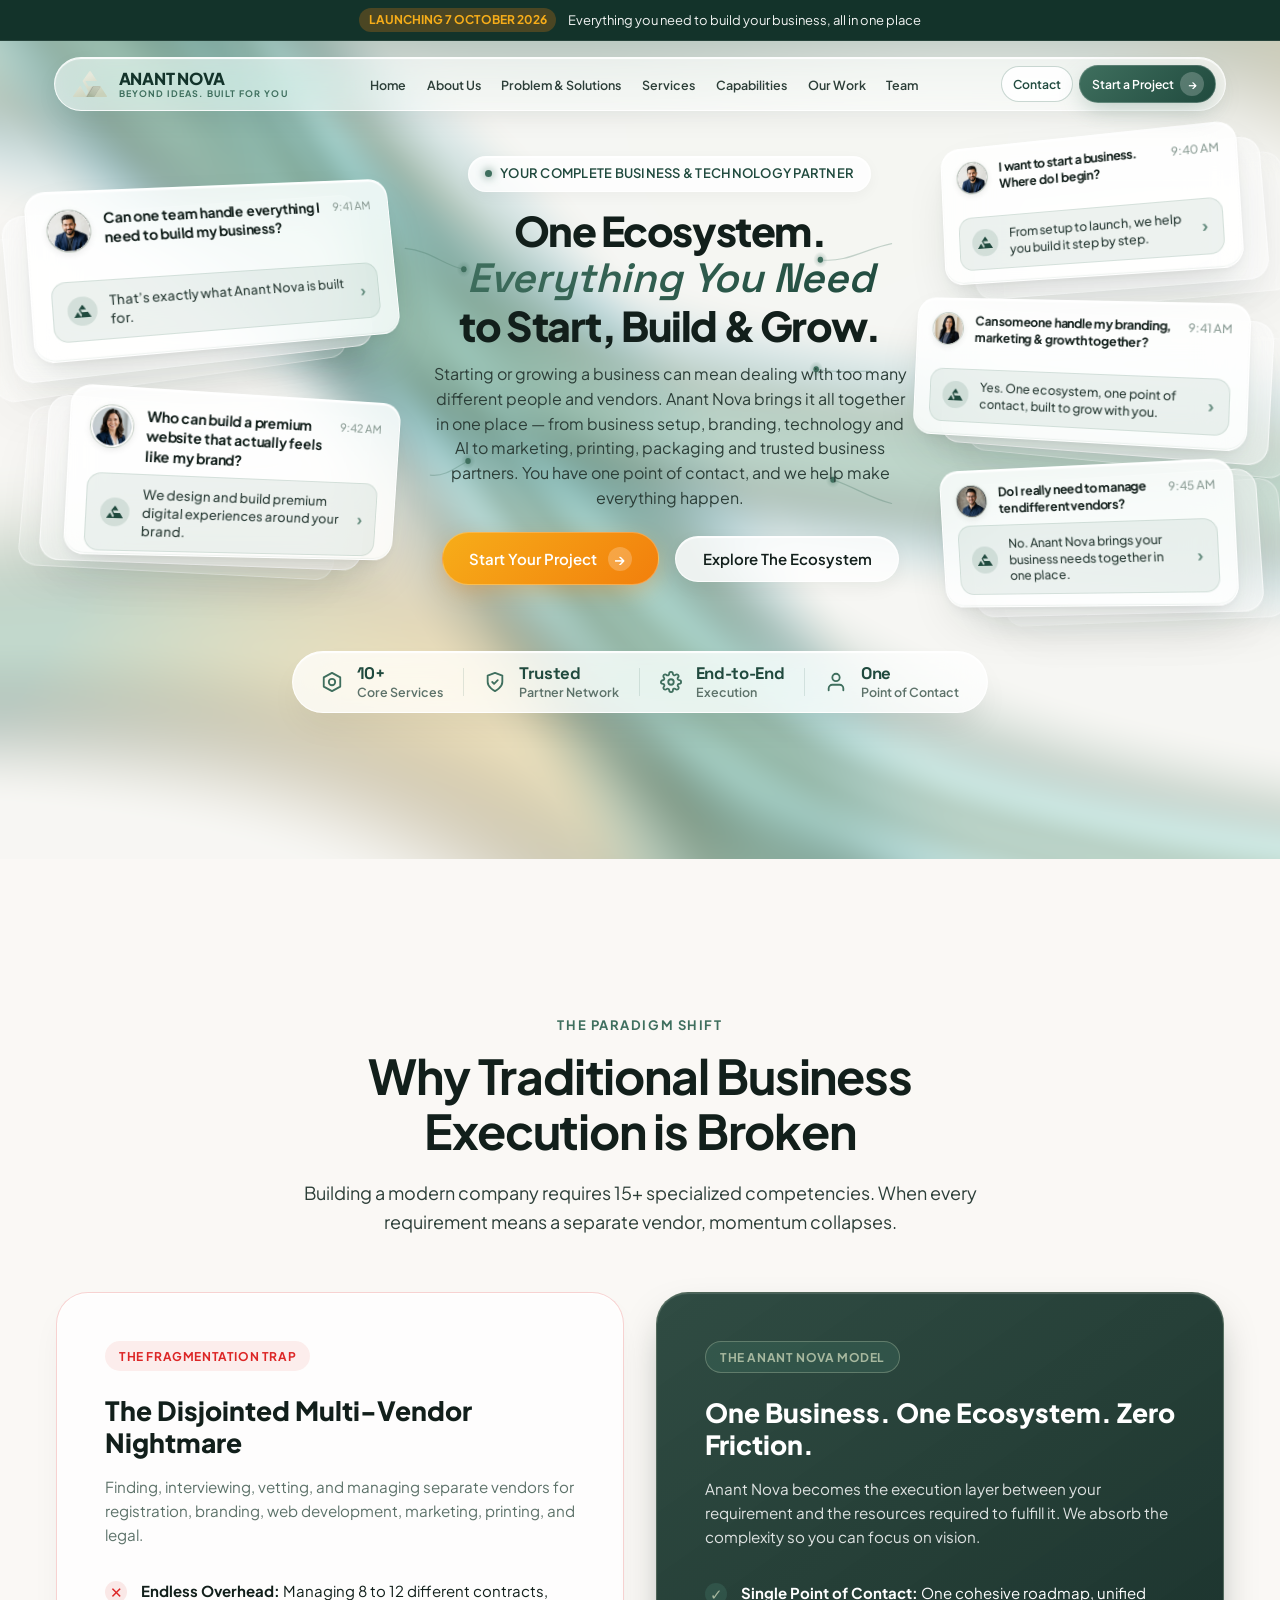
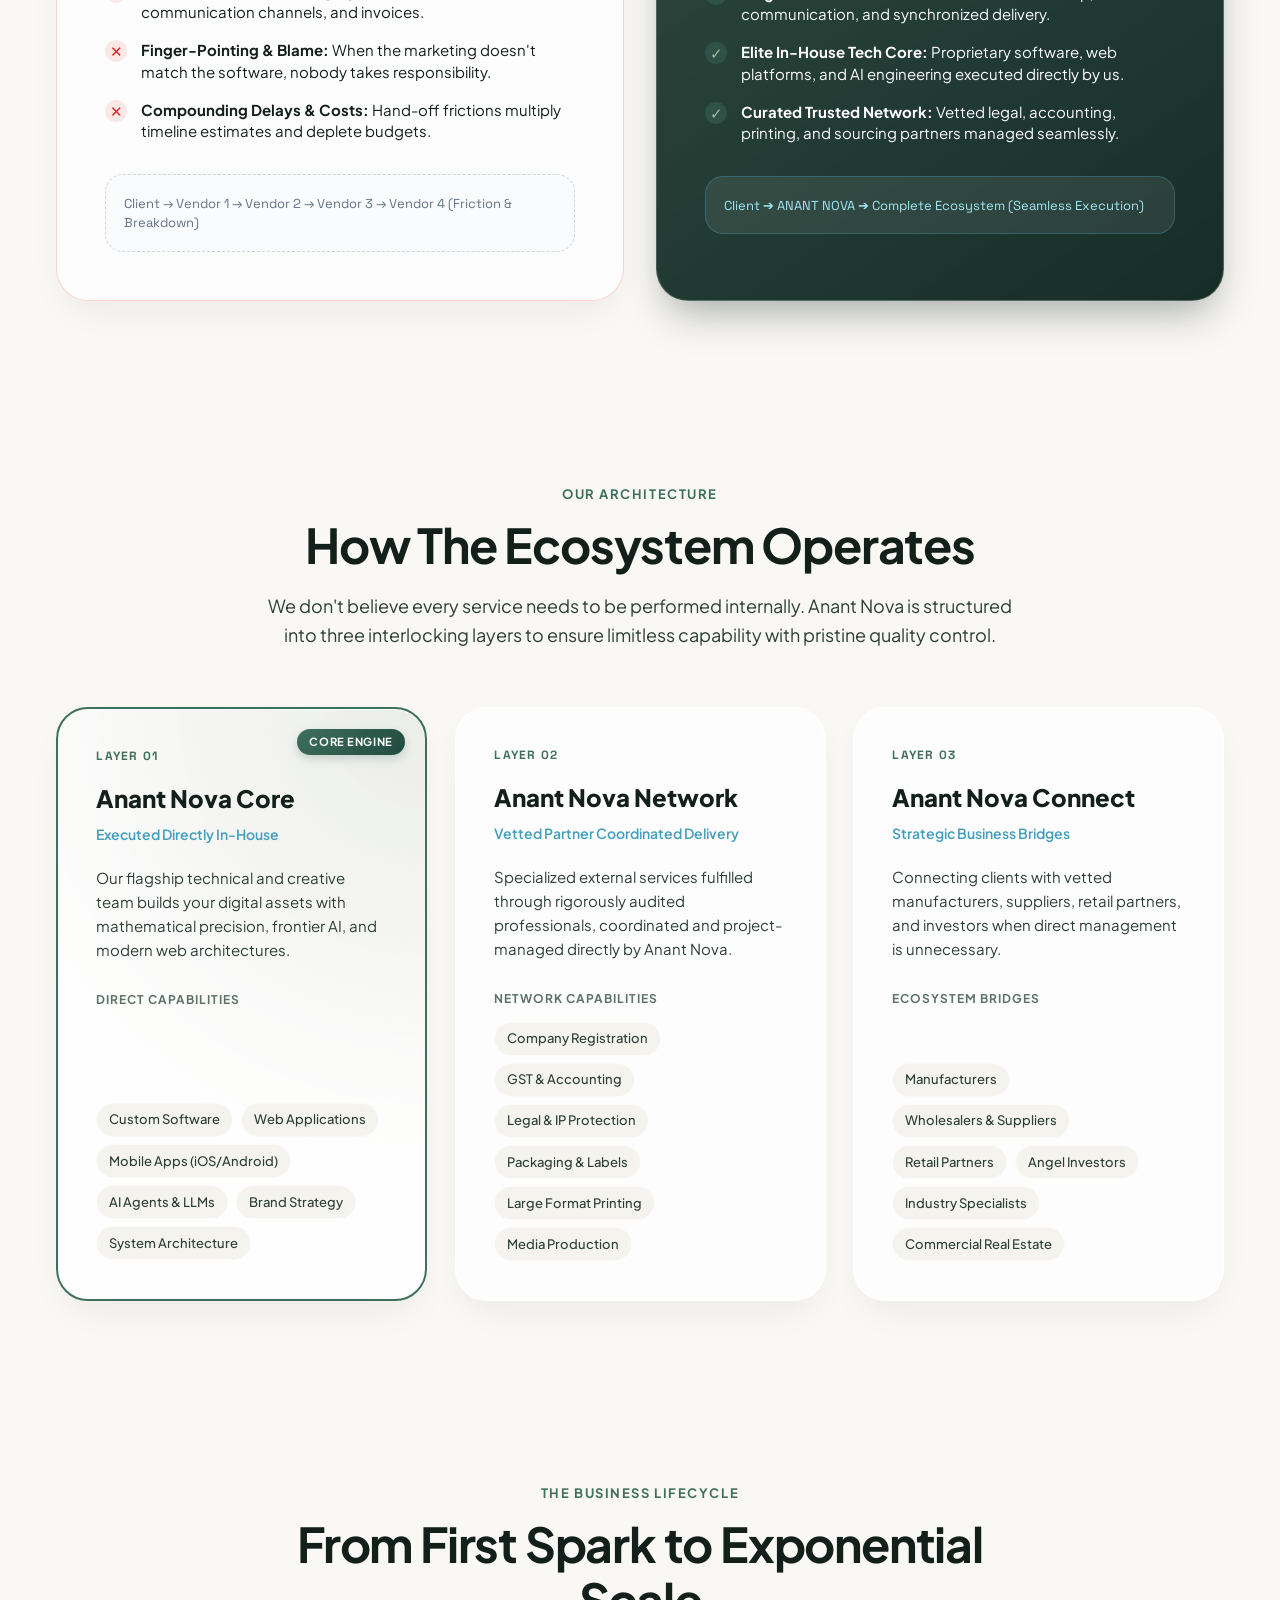
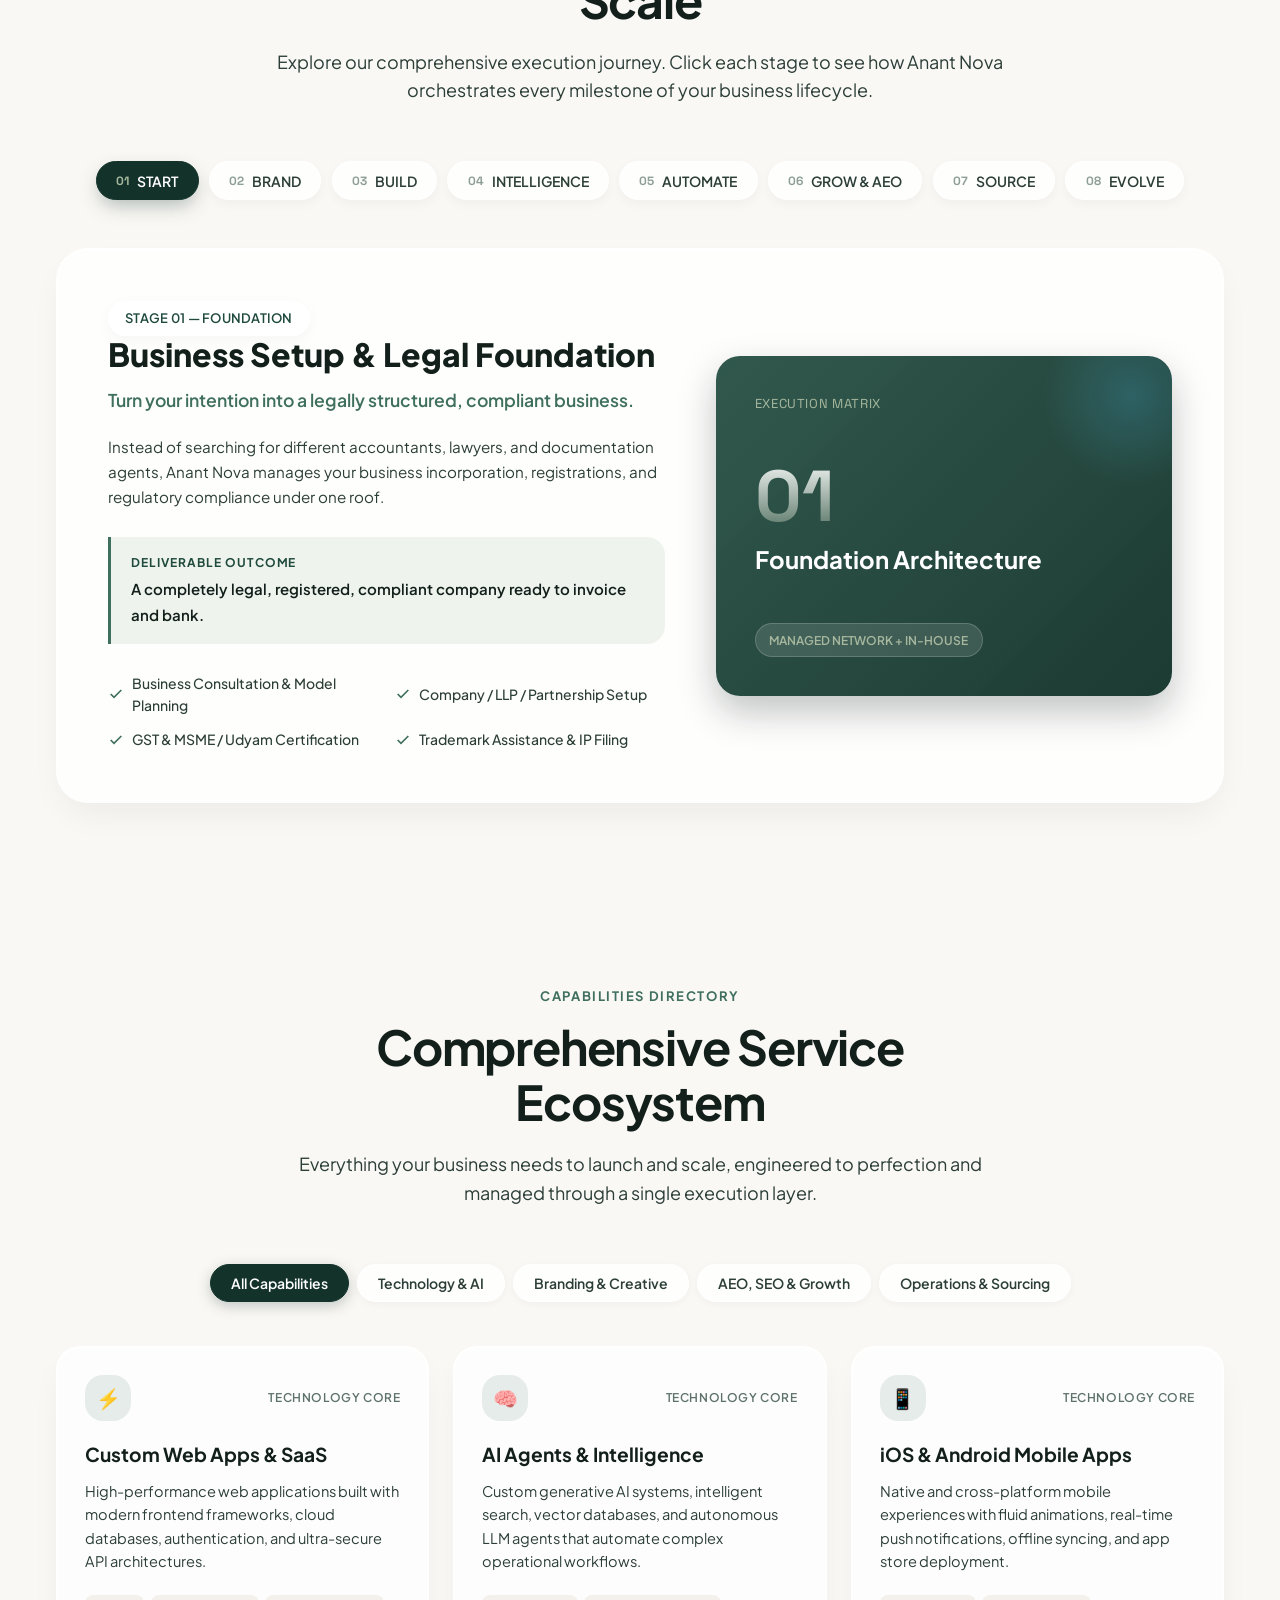
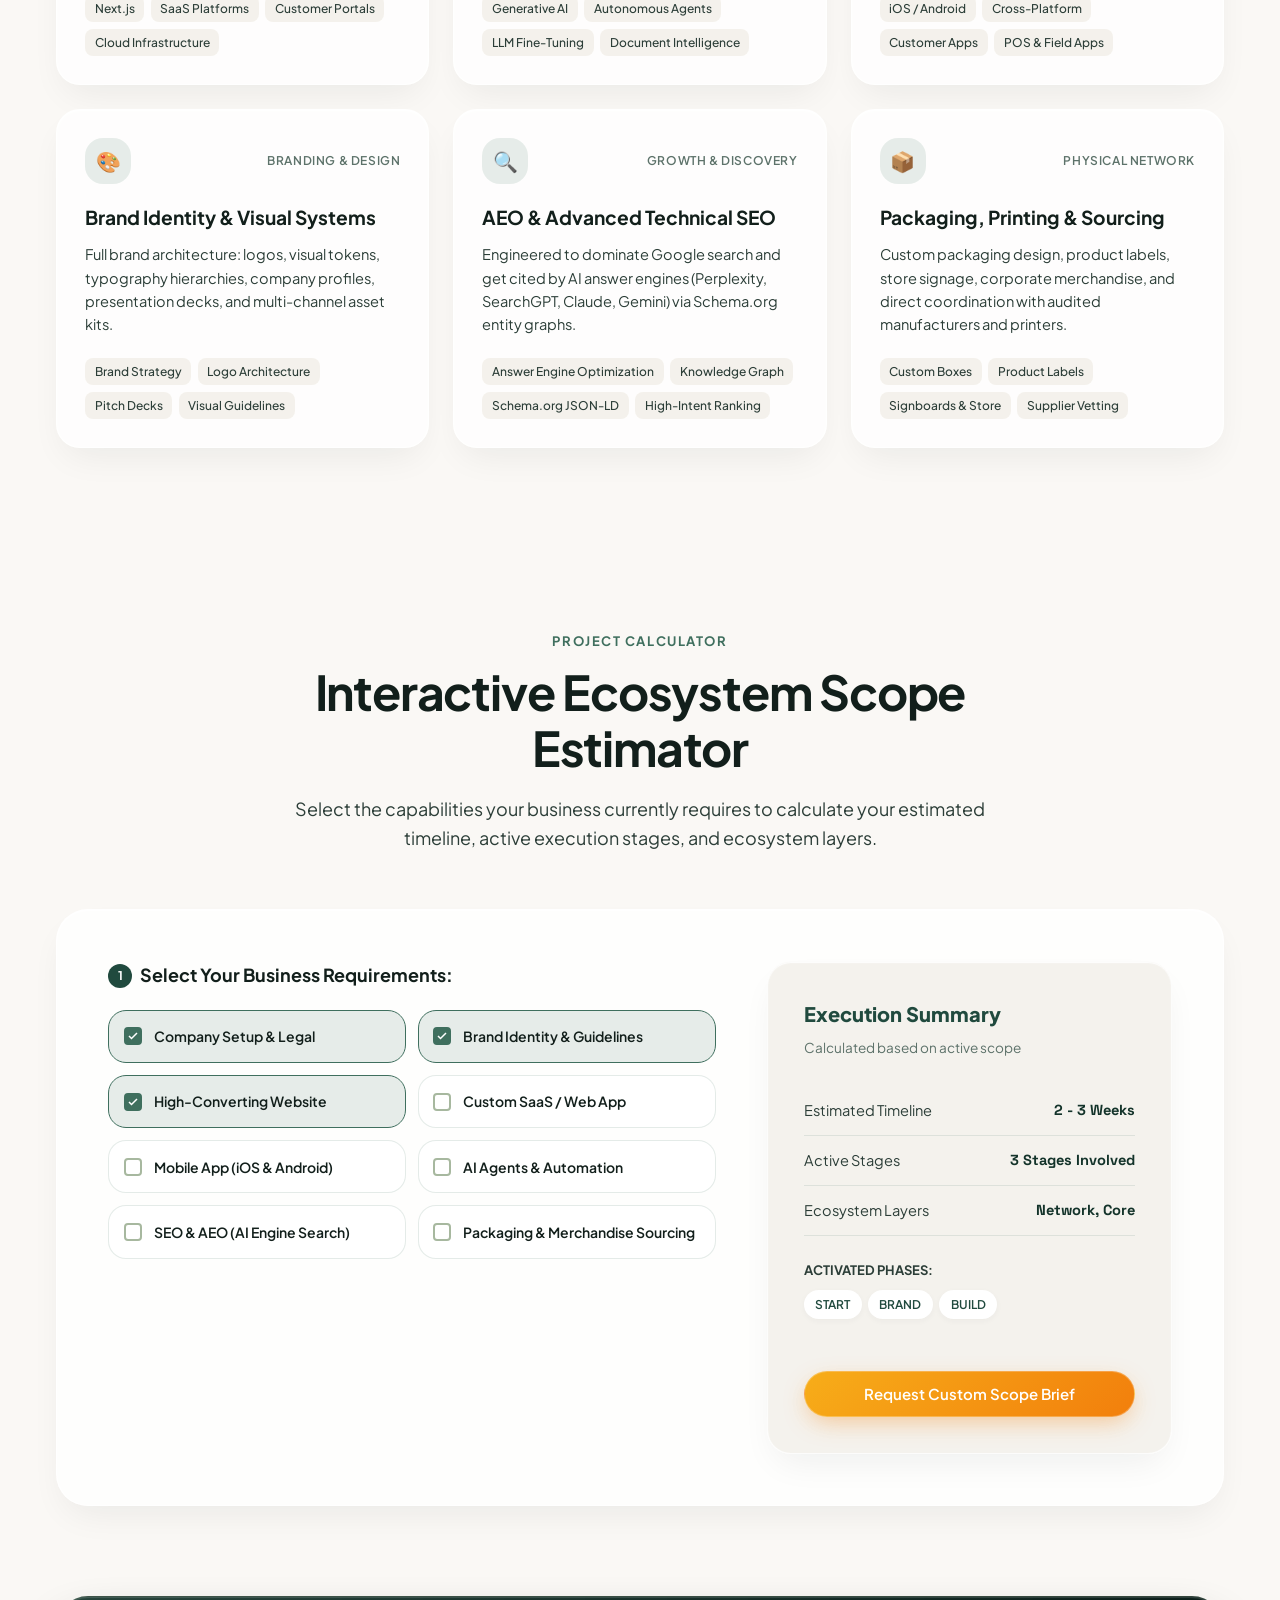
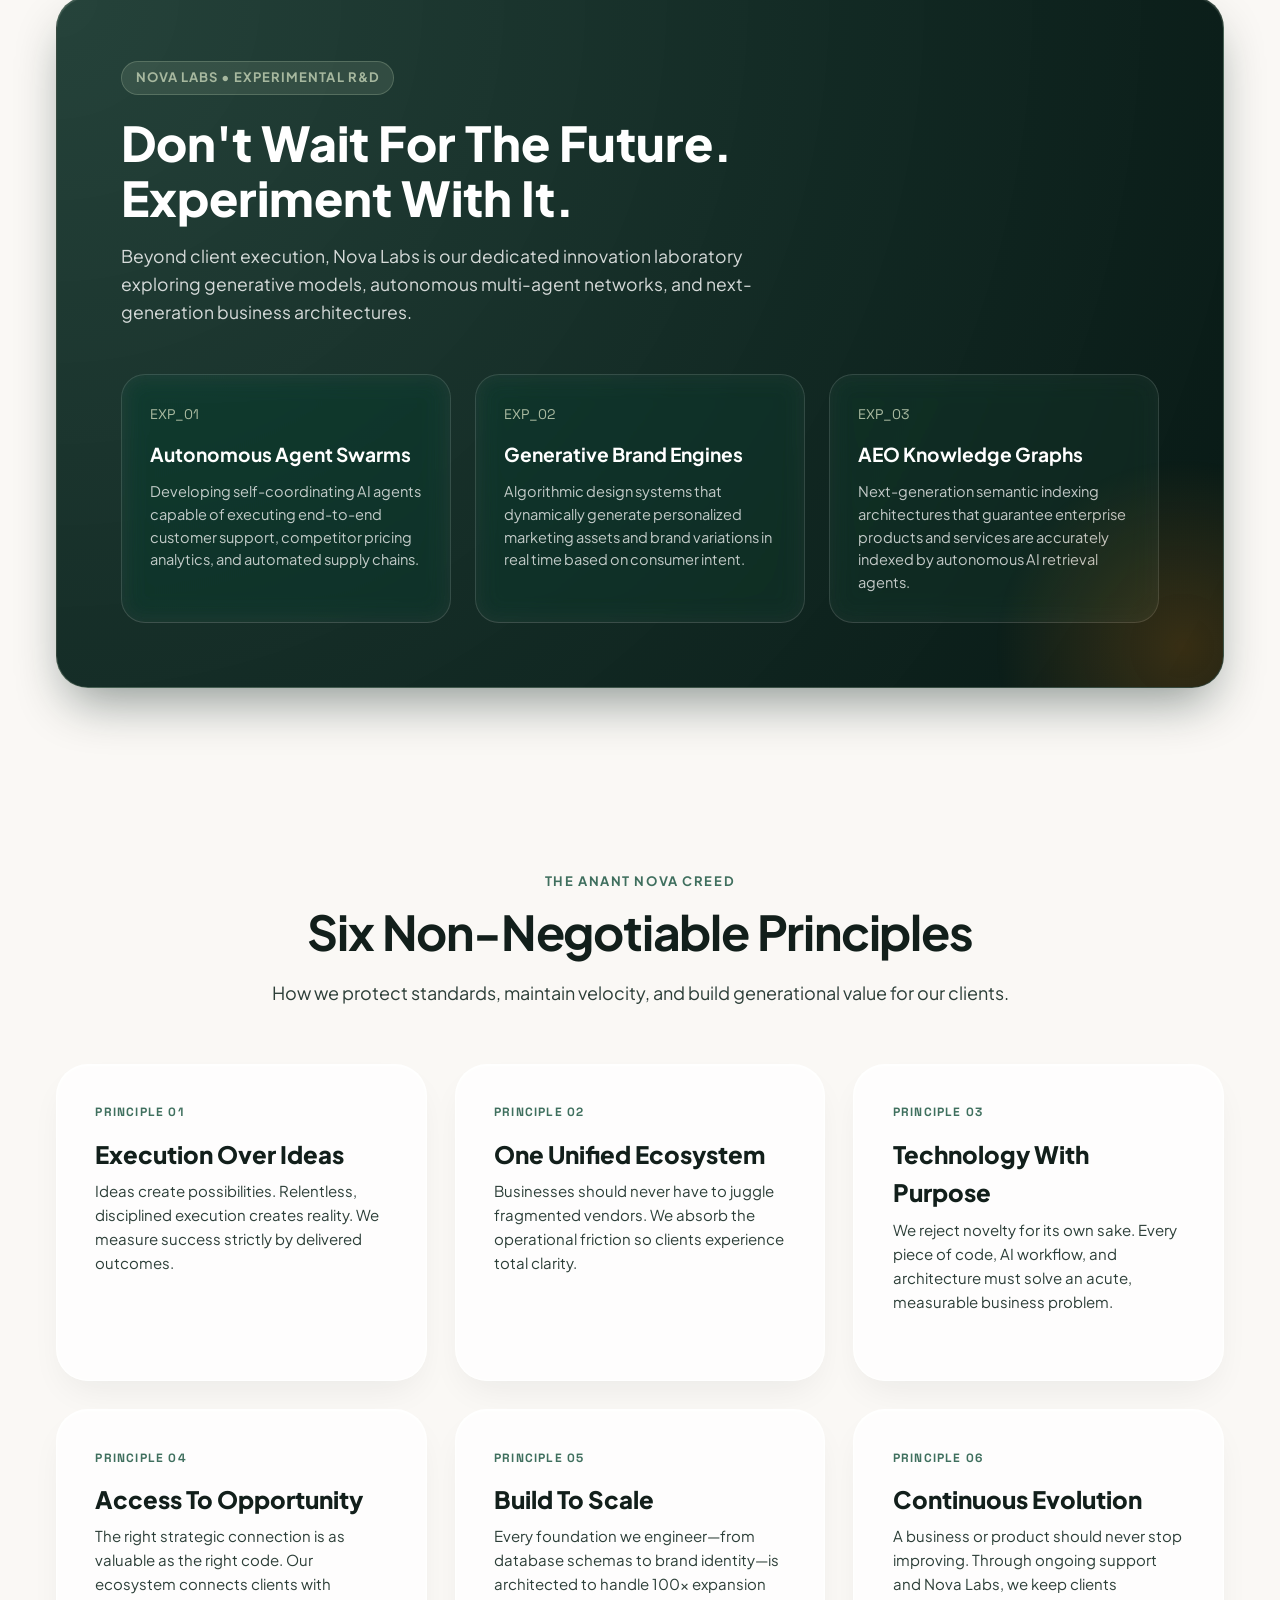
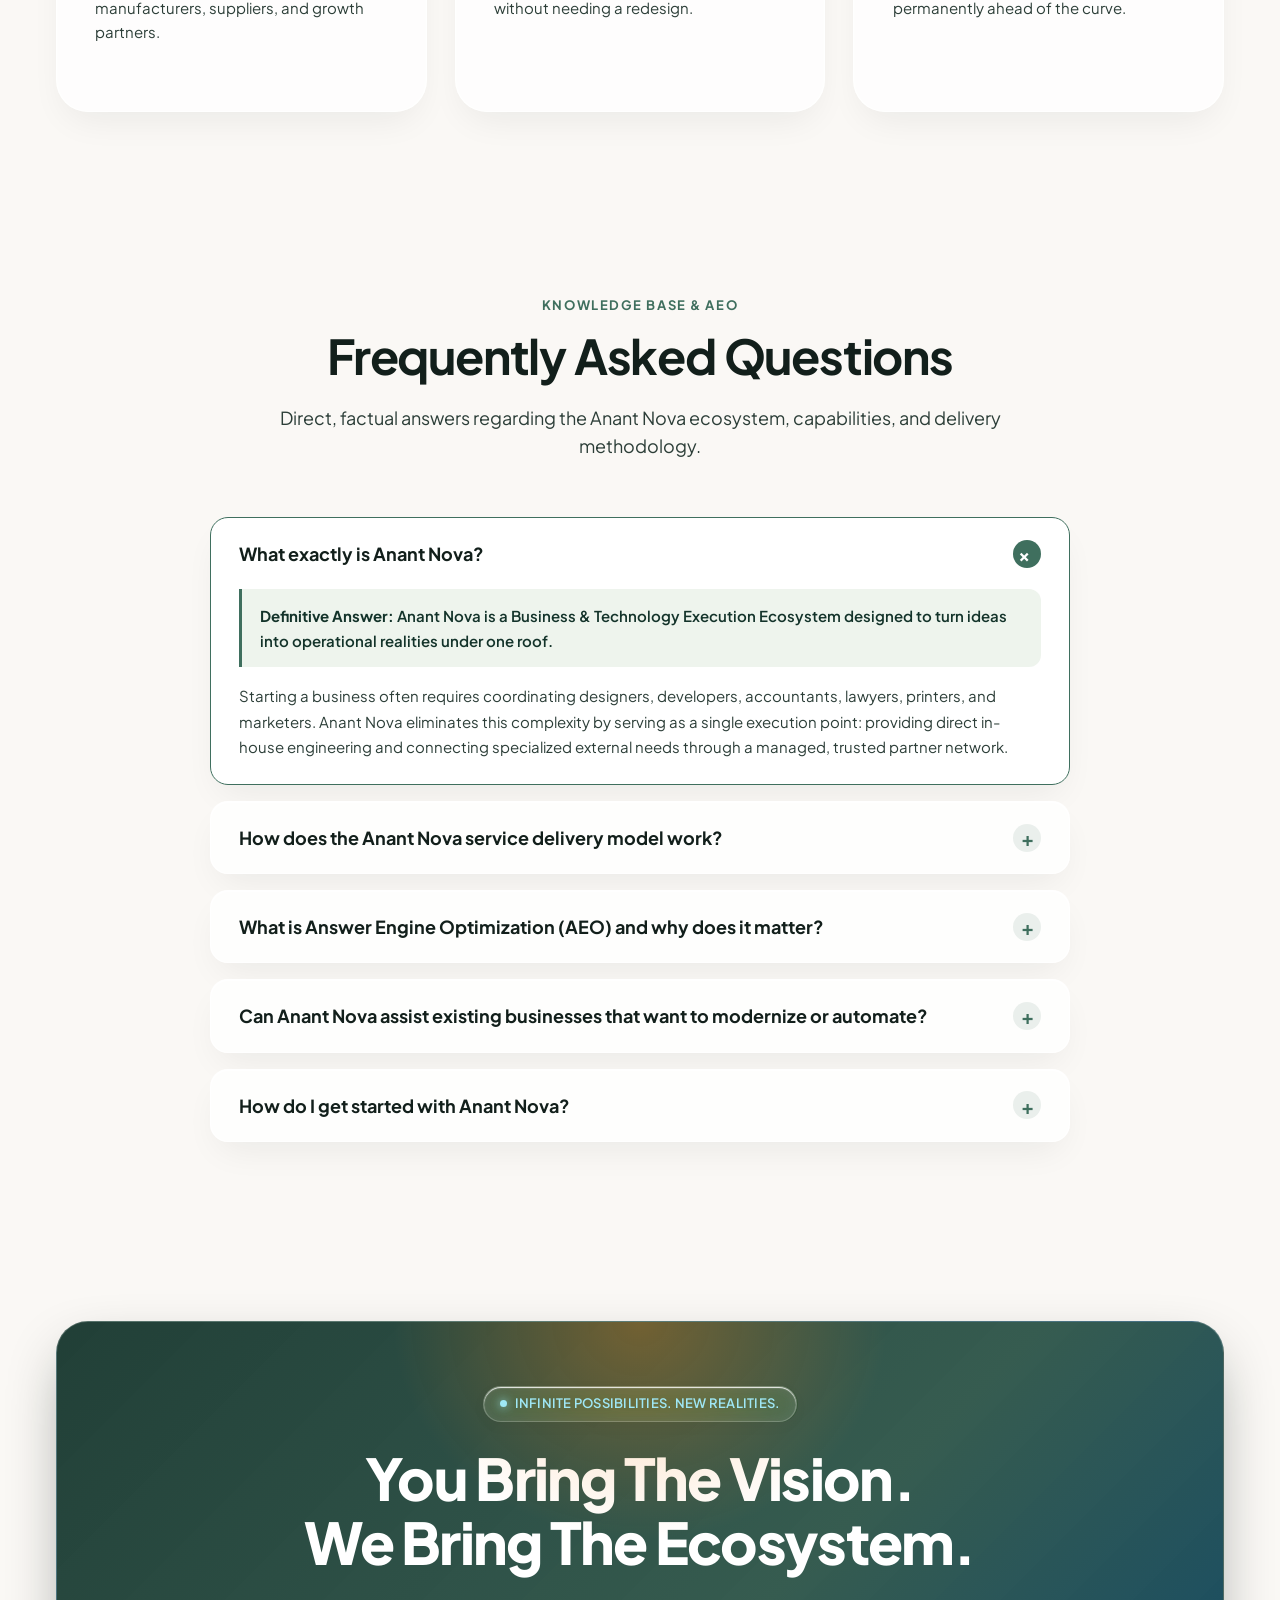
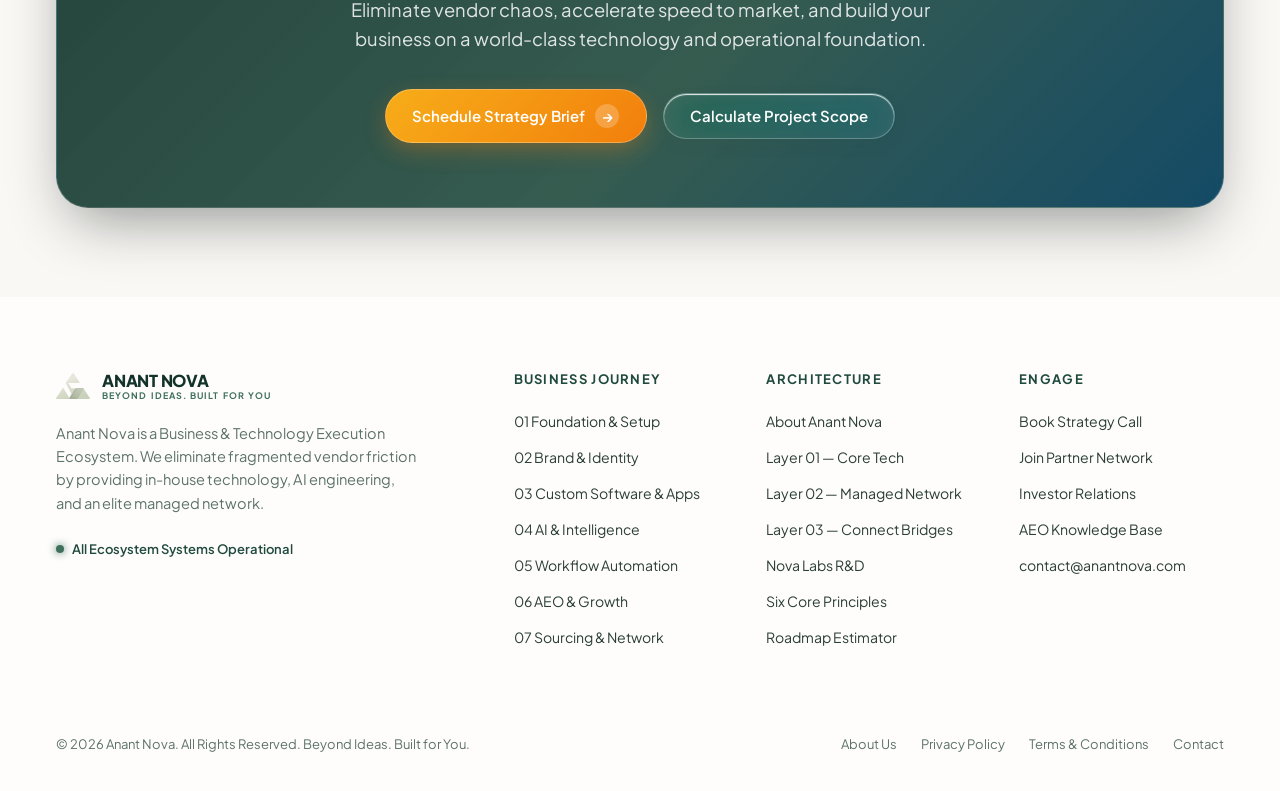
==== commit e830b4a6: "Update Anant Nova website" ====
--- a/index.html
+++ b/index.html
@@ -35,7 +35,7 @@
   <link rel="icon" type="image/png" href="logo/favicon.svg">
 
   <!-- Stylesheet -->
-  <link rel="stylesheet" href="assets/css/style.css?v=4.4">
+  <link rel="stylesheet" href="assets/css/style.css?v=5.1">
 
   <!-- Comprehensive Schema.org JSON-LD for SEO & AEO (Answer Engine Optimization) -->
   <script type="application/ld+json">
@@ -214,54 +214,422 @@
          HERO SECTION: Generative 3D Light Fluid WebGL
          ========================================== -->
     <section class="hero-section" id="hero">
-      <div class="container">
-        <div class="hero-content">
-          <div class="hero-badge-wrap" data-reveal="fade-up">
-            <div class="pill-badge">
-              <span class="dot"></span>
-              <span>Your Complete Business & Technology Partner</span>
-            </div>
-          </div>
-
-          <h1 class="heading-xl hero-title" data-reveal="fade-up" data-delay="1">
-            One Ecosystem.<br>
-            <span class="italic-accent">Everything You Need</span><br>
-            to Start, Build &amp; Grow.
-          </h1>
-
-          <p class="hero-description" data-reveal="fade-up" data-delay="2">
-            Starting or growing a business can mean dealing with too many different people and vendors. Anant Nova
-            brings it all together in one place — from business setup, branding, technology and AI to marketing,
-            printing, packaging and trusted business partners. You have one point of contact, and we help make
-            everything happen.
-          </p>
-
-          <div class="hero-cta-group" data-reveal="fade-up" data-delay="3">
-            <button class="btn btn-nova open-inquiry-modal" data-topic="Hero CTA — Start Project">
-              <span>Start Your Project</span>
-              <div class="btn-icon-circle">→</div>
-            </button>
-            <a href="#layers" class="btn btn-glass">
-              <span>Explore The Ecosystem</span>
-            </a>
-          </div>
-
-          <!-- Trust Metrics Bar -->
-          <div class="hero-trust-metrics" data-reveal="fade-up" data-delay="4">
-            <div class="metric-item">
-              <span class="metric-val">1</span>
-              <span class="metric-label">Point of Contact</span>
-            </div>
-            <div class="metric-item">
-              <span class="metric-val">100%</span>
-              <span class="metric-label">In-House Tech &amp; AI</span>
-            </div>
-            <div class="metric-item">
-              <span class="metric-val">360°</span>
-              <span class="metric-label">Start-to-Evolve Coverage</span>
-            </div>
-          </div>
-        </div>
+      <div class="container hero-container">
+        <!-- Hero Interactive Stage -->
+        <div class="hero-stage">
+          <!-- Ambient Decorative Curved Vector Connectors & Glowing Ecosystem Nodes -->
+          <svg class="hero-connector-svg" viewBox="0 0 1440 500" fill="none" preserveAspectRatio="none"
+            aria-hidden="true">
+            <defs>
+              <radialGradient id="nodeGlowGrad" cx="50%" cy="50%" r="50%">
+                <stop offset="0%" stop-color="#3F6F5E" stop-opacity="0.45" />
+                <stop offset="60%" stop-color="#3F6F5E" stop-opacity="0.15" />
+                <stop offset="100%" stop-color="#3F6F5E" stop-opacity="0" />
+              </radialGradient>
+            </defs>
+
+            <!-- Base Curved Relationship Lines -->
+            <g class="connector-base-paths">
+              <!-- Path 1: Top-Left Card (Slot 0) to Central Ecosystem Node -->
+              <path d="M 440 120 C 470 122, 490 140, 510 142" stroke="rgba(63, 111, 94, 0.28)" stroke-width="1.2"
+                stroke-linecap="round" />
+              <!-- Path 2: Bottom-Left Card (Slot 1) to Central Ecosystem Node (Left gutter) -->
+              <path d="M 470 360 C 488 362, 500 352, 515 345" stroke="rgba(63, 111, 94, 0.28)" stroke-width="1.2"
+                stroke-linecap="round" />
+              <!-- Path 3: Top-Right Card (Slot 2) to Central Ecosystem Node -->
+              <path d="M 1020 115 C 990 120, 965 136, 935 132" stroke="rgba(63, 111, 94, 0.28)" stroke-width="1.2"
+                stroke-linecap="round" />
+              <!-- Path 4: Middle-Right Card (Slot 3) to Central Ecosystem Node -->
+              <path d="M 995 250 C 970 250, 952 252, 930 248" stroke="rgba(63, 111, 94, 0.28)" stroke-width="1.2"
+                stroke-linecap="round" />
+              <!-- Path 5: Bottom-Right Card (Slot 4) to Central Ecosystem Node (Right gutter) -->
+              <path d="M 1020 390 C 995 385, 975 372, 950 365" stroke="rgba(63, 111, 94, 0.28)" stroke-width="1.2"
+                stroke-linecap="round" />
+            </g>
+
+            <!-- Animated Traveling Light Pulse Flow (Slow Organic Pulses) -->
+            <g class="connector-pulse-paths">
+              <path d="M 440 120 C 470 122, 490 140, 510 142" class="connector-pulse-line pulse-1" stroke="#3F6F5E"
+                stroke-width="1.5" stroke-linecap="round" />
+              <path d="M 470 360 C 488 362, 500 352, 515 345" class="connector-pulse-line pulse-2" stroke="#3F6F5E"
+                stroke-width="1.5" stroke-linecap="round" />
+              <path d="M 1020 115 C 990 120, 965 136, 935 132" class="connector-pulse-line pulse-3" stroke="#3F6F5E"
+                stroke-width="1.5" stroke-linecap="round" />
+              <path d="M 995 250 C 970 250, 952 252, 930 248" class="connector-pulse-line pulse-4" stroke="#3F6F5E"
+                stroke-width="1.5" stroke-linecap="round" />
+              <path d="M 1020 390 C 995 385, 975 372, 950 365" class="connector-pulse-line pulse-5" stroke="#3F6F5E"
+                stroke-width="1.5" stroke-linecap="round" />
+            </g>
+
+            <!-- Central Data Connection Nodes with Glowing Halos -->
+            <g class="connector-terminal-nodes">
+              <!-- Node 1: Left Upper Terminal -->
+              <circle cx="510" cy="142" r="8.5" fill="url(#nodeGlowGrad)" class="node-halo-pulse" />
+              <circle cx="510" cy="142" r="3.2" fill="#3F6F5E" />
+
+              <!-- Node 2: Left Lower Terminal -->
+              <circle cx="515" cy="345" r="8.5" fill="url(#nodeGlowGrad)" class="node-halo-pulse" />
+              <circle cx="515" cy="345" r="3.2" fill="#3F6F5E" />
+
+              <!-- Node 3: Right Upper Terminal -->
+              <circle cx="935" cy="132" r="8.5" fill="url(#nodeGlowGrad)" class="node-halo-pulse" />
+              <circle cx="935" cy="132" r="3.2" fill="#3F6F5E" />
+
+              <!-- Node 4: Right Middle Terminal -->
+              <circle cx="930" cy="248" r="8.5" fill="url(#nodeGlowGrad)" class="node-halo-pulse" />
+              <circle cx="930" cy="248" r="3.2" fill="#3F6F5E" />
+
+              <!-- Node 5: Right Lower Terminal -->
+              <circle cx="950" cy="365" r="8.5" fill="url(#nodeGlowGrad)" class="node-halo-pulse" />
+              <circle cx="950" cy="365" r="3.2" fill="#3F6F5E" />
+            </g>
+          </svg>
+
+          <!-- Desktop Floating Conversational Cards (Left: 2 Larger Cards, Visual Focus) -->
+          <div class="hero-floating-cards-left" aria-label="Ecosystem inquiries left">
+            <!-- Card Left 1: Large Primary Focus (#10 ⭐ Main Hero Question) -->
+            <div class="hero-card-3d-wrapper wrapper-left-1" id="desktop-wrapper-0">
+              <div class="card-depth-plate plate-secondary" aria-hidden="true"></div>
+              <div class="card-depth-plate plate-primary" aria-hidden="true"></div>
+              <article class="hero-convo-card card-large card-float-1 glass-card-sheen" id="desktop-convo-0"
+                data-slot="0">
+                <div class="convo-card-flip-inner">
+                  <div class="convo-user-row">
+                    <div class="convo-avatar-box">
+                      <img src="assets/images/avatars/avatar_1.jpg" alt="Startup Founder" class="convo-avatar-img">
+                    </div>
+                    <p class="convo-question-text">Can one team handle everything I need to build my business?</p>
+                    <span class="convo-timestamp">9:41 AM</span>
+                  </div>
+                  <div class="convo-response-bubble">
+                    <div class="convo-brand-mark">
+                      <img src="logo/mark-green.svg" alt="Anant Nova" width="16" height="16">
+                    </div>
+                    <p class="convo-answer-text">That’s exactly what Anant Nova is built for.</p>
+                    <span class="convo-action-arrow">›</span>
+                  </div>
+                </div>
+              </article>
+            </div>
+
+            <!-- Card Left 2: Large Focus (#02 Premium Website) -->
+            <div class="hero-card-3d-wrapper wrapper-left-2" id="desktop-wrapper-1">
+              <div class="card-depth-plate plate-secondary" aria-hidden="true"></div>
+              <div class="card-depth-plate plate-primary" aria-hidden="true"></div>
+              <article class="hero-convo-card card-large card-float-2 glass-card-sheen" id="desktop-convo-1"
+                data-slot="1">
+                <div class="convo-card-flip-inner">
+                  <div class="convo-user-row">
+                    <div class="convo-avatar-box">
+                      <img src="assets/images/avatars/avatar_2.jpg" alt="Brand Founder" class="convo-avatar-img">
+                    </div>
+                    <p class="convo-question-text">Who can build a premium website that actually feels like my brand?
+                    </p>
+                    <span class="convo-timestamp">9:42 AM</span>
+                  </div>
+                  <div class="convo-response-bubble">
+                    <div class="convo-brand-mark">
+                      <img src="logo/mark-green.svg" alt="Anant Nova" width="16" height="16">
+                    </div>
+                    <p class="convo-answer-text">We design and build premium digital experiences around your brand.</p>
+                    <span class="convo-action-arrow">›</span>
+                  </div>
+                </div>
+              </article>
+            </div>
+          </div>
+
+          <!-- Central Hero Content -->
+          <div class="hero-content">
+            <div class="hero-badge-wrap" data-reveal="fade-up">
+              <div class="pill-badge">
+                <span class="dot"></span>
+                <span>YOUR COMPLETE BUSINESS &amp; TECHNOLOGY PARTNER</span>
+              </div>
+            </div>
+
+            <h1 class="heading-xl hero-title" data-reveal="fade-up" data-delay="1">
+              One Ecosystem.<br>
+              <span class="italic-accent">Everything You Need</span><br>
+              to Start, Build &amp; Grow.
+            </h1>
+
+            <p class="hero-description" data-reveal="fade-up" data-delay="2">
+              Starting or growing a business can mean dealing with too many different people and vendors. Anant Nova
+              brings it all together in one place — from business setup, branding, technology and AI to marketing,
+              printing, packaging and trusted business partners. You have one point of contact, and we help make
+              everything happen.
+            </p>
+
+            <div class="hero-cta-group" data-reveal="fade-up" data-delay="3">
+              <button class="btn btn-nova open-inquiry-modal" data-topic="Hero CTA — Start Project">
+                <span>Start Your Project</span>
+                <div class="btn-icon-circle">→</div>
+              </button>
+              <a href="#layers" class="btn btn-glass">
+                <span>Explore The Ecosystem</span>
+              </a>
+            </div>
+
+            <!-- Mobile Conversational Card (Visible on <= 1024px) -->
+            <div class="hero-mobile-convo-wrap" id="hero-mobile-convo-wrap" data-reveal="fade-up" data-delay="3">
+              <div class="mobile-card-3d-wrapper">
+                <div class="card-depth-plate mobile-plate" aria-hidden="true"></div>
+                <article class="hero-convo-card mobile-convo-card glass-card-sheen" id="mobile-hero-convo-card">
+                  <div class="convo-card-flip-inner">
+                    <div class="convo-user-row">
+                      <div class="convo-avatar-box">
+                        <img src="assets/images/avatars/avatar_1.jpg" alt="Startup Founder" class="convo-avatar-img"
+                          id="mobile-avatar-img">
+                      </div>
+                      <p class="convo-question-text" id="mobile-question-text">Can one team handle everything I need to
+                        build my business?</p>
+                      <span class="convo-timestamp" id="mobile-timestamp">9:41 AM</span>
+                    </div>
+                    <div class="convo-response-bubble">
+                      <div class="convo-brand-mark">
+                        <img src="logo/mark-green.svg" alt="Anant Nova" width="16" height="16">
+                      </div>
+                      <p class="convo-answer-text" id="mobile-answer-text">That’s exactly what Anant Nova is built for.
+                      </p>
+                      <span class="convo-action-arrow">→</span>
+                    </div>
+                  </div>
+                </article>
+              </div>
+
+              <!-- Mobile Pagination Dots & Progress Counter -->
+              <div class="mobile-convo-pagination">
+                <div class="mobile-convo-dots" id="mobile-convo-dots" role="tablist" aria-label="Conversation progress">
+                  <button class="mobile-convo-dot" data-index="0" aria-label="Question 01"></button>
+                  <button class="mobile-convo-dot" data-index="1" aria-label="Question 02"></button>
+                  <button class="mobile-convo-dot" data-index="2" aria-label="Question 03"></button>
+                  <button class="mobile-convo-dot" data-index="3" aria-label="Question 04"></button>
+                  <button class="mobile-convo-dot" data-index="4" aria-label="Question 05"></button>
+                  <button class="mobile-convo-dot" data-index="5" aria-label="Question 06"></button>
+                  <button class="mobile-convo-dot" data-index="6" aria-label="Question 07"></button>
+                  <button class="mobile-convo-dot" data-index="7" aria-label="Question 08"></button>
+                  <button class="mobile-convo-dot" data-index="8" aria-label="Question 09"></button>
+                  <button class="mobile-convo-dot active" data-index="9" aria-label="Question 10 (Active)"></button>
+                </div>
+                <div class="mobile-convo-counter font-mono" id="mobile-convo-counter">10 / 10</div>
+              </div>
+            </div>
+          </div>
+
+          <!-- Desktop Floating Conversational Cards (Right: 3 Compact Secondary Cards) -->
+          <div class="hero-floating-cards-right" aria-label="Ecosystem inquiries right">
+            <!-- Card Right 1: Compact (#04 Packaging & Printing) -->
+            <div class="hero-card-3d-wrapper wrapper-right-1" id="desktop-wrapper-2">
+              <div class="card-depth-plate plate-secondary" aria-hidden="true"></div>
+              <div class="card-depth-plate plate-primary" aria-hidden="true"></div>
+              <article class="hero-convo-card card-compact card-float-3 glass-card-sheen" id="desktop-convo-2"
+                data-slot="2">
+                <div class="convo-card-flip-inner">
+                  <div class="convo-user-row">
+                    <div class="convo-avatar-box">
+                      <img src="assets/images/avatars/avatar_3.jpg" alt="Product Entrepreneur" class="convo-avatar-img">
+                    </div>
+                    <p class="convo-question-text">Where can I get packaging, labels &amp; printing done reliably?</p>
+                    <span class="convo-timestamp">9:43 AM</span>
+                  </div>
+                  <div class="convo-response-bubble">
+                    <div class="convo-brand-mark">
+                      <img src="logo/mark-green.svg" alt="Anant Nova" width="16" height="16">
+                    </div>
+                    <p class="convo-answer-text">From packaging to print, we connect you with trusted execution
+                      partners.</p>
+                    <span class="convo-action-arrow">›</span>
+                  </div>
+                </div>
+              </article>
+            </div>
+
+            <!-- Card Right 2: Compact (#05 Legal & Compliance) -->
+            <div class="hero-card-3d-wrapper wrapper-right-2" id="desktop-wrapper-3">
+              <div class="card-depth-plate plate-secondary" aria-hidden="true"></div>
+              <div class="card-depth-plate plate-primary" aria-hidden="true"></div>
+              <article class="hero-convo-card card-compact card-float-4 glass-card-sheen" id="desktop-convo-3"
+                data-slot="3">
+                <div class="convo-card-flip-inner">
+                  <div class="convo-user-row">
+                    <div class="convo-avatar-box">
+                      <img src="assets/images/avatars/avatar_4.jpg" alt="Business Founder" class="convo-avatar-img">
+                    </div>
+                    <p class="convo-question-text">Who can help with company registration, legal &amp; compliance?</p>
+                    <span class="convo-timestamp">9:44 AM</span>
+                  </div>
+                  <div class="convo-response-bubble">
+                    <div class="convo-brand-mark">
+                      <img src="logo/mark-green.svg" alt="Anant Nova" width="16" height="16">
+                    </div>
+                    <p class="convo-answer-text">We help coordinate the right professionals for your business
+                      requirements.</p>
+                    <span class="convo-action-arrow">›</span>
+                  </div>
+                </div>
+              </article>
+            </div>
+
+            <!-- Card Right 3: Compact (#06 Multiple Vendors) -->
+            <div class="hero-card-3d-wrapper wrapper-right-3" id="desktop-wrapper-4">
+              <div class="card-depth-plate plate-secondary" aria-hidden="true"></div>
+              <div class="card-depth-plate plate-primary" aria-hidden="true"></div>
+              <article class="hero-convo-card card-compact card-float-5 glass-card-sheen" id="desktop-convo-4"
+                data-slot="4">
+                <div class="convo-card-flip-inner">
+                  <div class="convo-user-row">
+                    <div class="convo-avatar-box">
+                      <img src="assets/images/avatars/avatar_5.jpg" alt="Startup Founder" class="convo-avatar-img">
+                    </div>
+                    <p class="convo-question-text">Do I really need to manage ten different vendors?</p>
+                    <span class="convo-timestamp">9:45 AM</span>
+                  </div>
+                  <div class="convo-response-bubble">
+                    <div class="convo-brand-mark">
+                      <img src="logo/mark-green.svg" alt="Anant Nova" width="16" height="16">
+                    </div>
+                    <p class="convo-answer-text">No. Anant Nova brings your business needs together in one place.</p>
+                    <span class="convo-action-arrow">›</span>
+                  </div>
+                </div>
+              </article>
+            </div>
+          </div>
+
+        </div>
+
+        <!-- Trust Card Section: Desktop Horizontal Pill & Mobile 2x2 Grid -->
+        <div class="hero-trust-wrapper">
+          <!-- Desktop Horizontal Capsule -->
+          <div class="trust-capsule-desktop">
+            <div class="trust-pill-col">
+              <div class="trust-icon-box">
+                <svg width="22" height="22" viewBox="0 0 24 24" fill="none" stroke="currentColor" stroke-width="2"
+                  stroke-linecap="round" stroke-linejoin="round">
+                  <polygon points="12 2 21 7 21 17 12 22 3 17 3 7 12 2"></polygon>
+                  <circle cx="12" cy="12" r="3.5"></circle>
+                </svg>
+              </div>
+              <div class="trust-pill-meta">
+                <span class="trust-val">10+</span>
+                <span class="trust-lbl">Core Services</span>
+              </div>
+            </div>
+
+            <div class="trust-col-divider" aria-hidden="true"></div>
+
+            <div class="trust-pill-col">
+              <div class="trust-icon-box">
+                <svg width="22" height="22" viewBox="0 0 24 24" fill="none" stroke="currentColor" stroke-width="2"
+                  stroke-linecap="round" stroke-linejoin="round">
+                  <path d="M12 22s8-4 8-10V5l-8-3-8 3v7c0 6 8 10 8 10z"></path>
+                  <path d="M9 12l2 2 4-4"></path>
+                </svg>
+              </div>
+              <div class="trust-pill-meta">
+                <span class="trust-val">Trusted</span>
+                <span class="trust-lbl">Partner Network</span>
+              </div>
+            </div>
+
+            <div class="trust-col-divider" aria-hidden="true"></div>
+
+            <div class="trust-pill-col">
+              <div class="trust-icon-box">
+                <svg width="22" height="22" viewBox="0 0 24 24" fill="none" stroke="currentColor" stroke-width="2"
+                  stroke-linecap="round" stroke-linejoin="round">
+                  <circle cx="12" cy="12" r="3"></circle>
+                  <path
+                    d="M19.4 15a1.65 1.65 0 0 0 .33 1.82l.06.06a2 2 0 0 1 0 2.83 2 2 0 0 1-2.83 0l-.06-.06a1.65 1.65 0 0 0-1.82-.33 1.65 1.65 0 0 0-1 1.51V21a2 2 0 0 1-2 2 2 2 0 0 1-2-2v-.09A1.65 1.65 0 0 0 9 19.4a1.65 1.65 0 0 0-1.82.33l-.06.06a2 2 0 0 1-2.83 0 2 2 0 0 1 0-2.83l.06-.06a1.65 1.65 0 0 0 .33-1.82 1.65 1.65 0 0 0-1.51-1H3a2 2 0 0 1-2-2 2 2 0 0 1 2-2h.09A1.65 1.65 0 0 0 4.6 9a1.65 1.65 0 0 0-.33-1.82l-.06-.06a2 2 0 0 1 0-2.83 2 2 0 0 1 2.83 0l.06.06a1.65 1.65 0 0 0 1.82.33H9a1.65 1.65 0 0 0 1-1.51V3a2 2 0 0 1 2-2 2 2 0 0 1 2 2v.09a1.65 1.65 0 0 0 1 1.51 1.65 1.65 0 0 0 1.82-.33l.06-.06a2 2 0 0 1 2.83 0 2 2 0 0 1 0 2.83l-.06.06a1.65 1.65 0 0 0-.33 1.82V9a1.65 1.65 0 0 0 1.51 1H21a2 2 0 0 1 2 2 2 2 0 0 1-2 2h-.09a1.65 1.65 0 0 0-1.51 1z">
+                  </path>
+                </svg>
+              </div>
+              <div class="trust-pill-meta">
+                <span class="trust-val">End-to-End</span>
+                <span class="trust-lbl">Execution</span>
+              </div>
+            </div>
+
+            <div class="trust-col-divider" aria-hidden="true"></div>
+
+            <div class="trust-pill-col">
+              <div class="trust-icon-box">
+                <svg width="22" height="22" viewBox="0 0 24 24" fill="none" stroke="currentColor" stroke-width="2"
+                  stroke-linecap="round" stroke-linejoin="round">
+                  <path d="M20 21v-2a4 4 0 0 0-4-4H8a4 4 0 0 0-4 4v2"></path>
+                  <circle cx="12" cy="7" r="4"></circle>
+                </svg>
+              </div>
+              <div class="trust-pill-meta">
+                <span class="trust-val">One</span>
+                <span class="trust-lbl">Point of Contact</span>
+              </div>
+            </div>
+          </div>
+
+          <!-- Mobile 2x2 Grid Card -->
+          <div class="trust-grid-mobile">
+            <div class="trust-mobile-quadrant">
+              <div class="trust-icon-box">
+                <svg width="24" height="24" viewBox="0 0 24 24" fill="none" stroke="currentColor" stroke-width="2"
+                  stroke-linecap="round" stroke-linejoin="round">
+                  <polygon points="12 2 21 7 21 17 12 22 3 17 3 7 12 2"></polygon>
+                  <circle cx="12" cy="12" r="3.5"></circle>
+                </svg>
+              </div>
+              <div class="trust-quadrant-meta">
+                <span class="trust-val">10+</span>
+                <span class="trust-lbl">Core Services</span>
+              </div>
+            </div>
+
+            <div class="trust-mobile-quadrant">
+              <div class="trust-icon-box">
+                <svg width="24" height="24" viewBox="0 0 24 24" fill="none" stroke="currentColor" stroke-width="2"
+                  stroke-linecap="round" stroke-linejoin="round">
+                  <path d="M12 22s8-4 8-10V5l-8-3-8 3v7c0 6 8 10 8 10z"></path>
+                  <path d="M9 12l2 2 4-4"></path>
+                </svg>
+              </div>
+              <div class="trust-quadrant-meta">
+                <span class="trust-val">Trusted</span>
+                <span class="trust-lbl">Partner Network</span>
+              </div>
+            </div>
+
+            <div class="trust-mobile-quadrant">
+              <div class="trust-icon-box">
+                <svg width="24" height="24" viewBox="0 0 24 24" fill="none" stroke="currentColor" stroke-width="2"
+                  stroke-linecap="round" stroke-linejoin="round">
+                  <circle cx="12" cy="12" r="3"></circle>
+                  <path
+                    d="M19.4 15a1.65 1.65 0 0 0 .33 1.82l.06.06a2 2 0 0 1 0 2.83 2 2 0 0 1-2.83 0l-.06-.06a1.65 1.65 0 0 0-1.82-.33 1.65 1.65 0 0 0-1 1.51V21a2 2 0 0 1-2 2 2 2 0 0 1-2-2v-.09A1.65 1.65 0 0 0 9 19.4a1.65 1.65 0 0 0-1.82.33l-.06.06a2 2 0 0 1-2.83 0 2 2 0 0 1 0-2.83l.06-.06a1.65 1.65 0 0 0 .33-1.82 1.65 1.65 0 0 0-1.51-1H3a2 2 0 0 1-2-2 2 2 0 0 1 2-2h.09A1.65 1.65 0 0 0 4.6 9a1.65 1.65 0 0 0-.33-1.82l-.06-.06a2 2 0 0 1 0-2.83 2 2 0 0 1 2.83 0l.06.06a1.65 1.65 0 0 0 1.82.33H9a1.65 1.65 0 0 0 1-1.51V3a2 2 0 0 1 2-2 2 2 0 0 1 2 2v.09a1.65 1.65 0 0 0 1 1.51 1.65 1.65 0 0 0 1.82-.33l.06-.06a2 2 0 0 1 2.83 0 2 2 0 0 1 0 2.83l-.06.06a1.65 1.65 0 0 0-.33 1.82V9a1.65 1.65 0 0 0 1.51 1H21a2 2 0 0 1 2 2 2 2 0 0 1-2 2h-.09a1.65 1.65 0 0 0-1.51 1z">
+                  </path>
+                </svg>
+              </div>
+              <div class="trust-quadrant-meta">
+                <span class="trust-val">End-to-End</span>
+                <span class="trust-lbl">Execution</span>
+              </div>
+            </div>
+
+            <div class="trust-mobile-quadrant">
+              <div class="trust-icon-box">
+                <svg width="24" height="24" viewBox="0 0 24 24" fill="none" stroke="currentColor" stroke-width="2"
+                  stroke-linecap="round" stroke-linejoin="round">
+                  <path d="M20 21v-2a4 4 0 0 0-4-4H8a4 4 0 0 0-4 4v2"></path>
+                  <circle cx="12" cy="7" r="4"></circle>
+                </svg>
+              </div>
+              <div class="trust-quadrant-meta">
+                <span class="trust-val">One</span>
+                <span class="trust-lbl">Point of Contact</span>
+              </div>
+            </div>
+          </div>
+        </div>
+
       </div>
     </section>
 
@@ -1177,7 +1545,7 @@
 
   <!-- Scripts -->
   <script src="assets/js/hero-shader.js?v=4.0"></script>
-  <script src="assets/js/main.js?v=4.3"></script>
+  <script src="assets/js/main.js?v=4.9"></script>
 </body>
 
 </html>
--- a/assets/css/style.css
+++ b/assets/css/style.css
@@ -97,7 +97,7 @@
   scroll-behavior: smooth;
   -webkit-font-smoothing: antialiased;
   -moz-osx-font-smoothing: grayscale;
-  overflow-x: hidden;
+  overflow-x: clip;
   max-width: 100vw;
 }
 
@@ -110,7 +110,7 @@
   background-color: transparent !important;
   color: var(--text-primary);
   line-height: 1.6;
-  overflow-x: hidden;
+  overflow-x: clip;
   max-width: 100vw;
   position: relative;
   overflow-wrap: break-word;
@@ -775,31 +775,213 @@
 /* --- Hero Section with Ambient WebGL Underlay --- */
 .hero-section {
   position: relative;
-  min-height: 88vh;
+  min-height: calc(100vh - 20px);
   display: flex;
   flex-direction: column;
   align-items: center;
   justify-content: flex-start;
-  padding-top: calc(var(--nav-height, 54px) + 2.25rem);
-  padding-bottom: clamp(3.5rem, 6vw, 6rem);
+  padding-top: calc(var(--nav-height, 54px) + 1.85rem);
+  padding-bottom: 2.5rem;
   overflow: hidden;
   background: transparent;
 }
 
+.hero-container {
+  max-width: 1440px;
+  width: 100%;
+  position: relative;
+  z-index: 3;
+}
+
+/* Decorative Connector Curves matching Desktop Reference */
+.hero-connector-svg {
+  position: absolute;
+  inset: 0;
+  width: 100%;
+  height: 100%;
+  pointer-events: none;
+  z-index: 1;
+}
+
+/* --- Hero Interactive Stage (3-Column Desktop / 1-Column Mobile) --- */
+.hero-stage {
+  position: relative;
+  width: 100%;
+  display: flex;
+  align-items: center;
+  justify-content: space-between;
+  gap: clamp(1.25rem, 2.2vw, 2.75rem);
+  margin-bottom: 2.25rem;
+  perspective: 1200px;
+  --parallax-x: 0px;
+  --parallax-y: 0px;
+  --parallax-rot-x: 0deg;
+  --parallax-rot-y: 0deg;
+}
+
+/* Ambient Decorative Curved Vector Connectors & Glowing Ecosystem Nodes */
+.hero-connector-svg {
+  position: absolute;
+  inset: 0;
+  width: 100%;
+  height: 100%;
+  pointer-events: none;
+  z-index: 2;
+  overflow: visible;
+}
+
+.connector-pulse-line {
+  stroke-dasharray: 26 380;
+  stroke-dashoffset: 406;
+  animation: connectorPulseFlow 7s cubic-bezier(0.4, 0, 0.2, 1) infinite;
+  opacity: 0;
+}
+
+.connector-pulse-line.pulse-1 {
+  animation-delay: 0.3s;
+}
+
+.connector-pulse-line.pulse-2 {
+  animation-delay: 1.8s;
+}
+
+.connector-pulse-line.pulse-3 {
+  animation-delay: 3.2s;
+}
+
+.connector-pulse-line.pulse-4 {
+  animation-delay: 4.6s;
+}
+
+.connector-pulse-line.pulse-5 {
+  animation-delay: 5.9s;
+}
+
+@keyframes connectorPulseFlow {
+  0% {
+    stroke-dashoffset: 406;
+    opacity: 0;
+  }
+
+  15% {
+    opacity: 0.95;
+  }
+
+  85% {
+    opacity: 0.85;
+  }
+
+  100% {
+    stroke-dashoffset: -380;
+    opacity: 0;
+  }
+}
+
+.node-halo-pulse {
+  animation: nodeHaloGlow 3.6s ease-in-out infinite;
+  transform-origin: center;
+}
+
+@keyframes nodeHaloGlow {
+
+  0%,
+  100% {
+    r: 7.5px;
+    opacity: 0.45;
+  }
+
+  50% {
+    r: 10.5px;
+    opacity: 0.85;
+  }
+}
+
+/* Desktop Floating Columns */
+.hero-floating-cards-left {
+  display: flex;
+  flex-direction: column;
+  gap: 3.35rem;
+  width: 430px;
+  max-width: 440px;
+  flex-shrink: 0;
+  z-index: 4;
+  perspective: 1200px;
+}
+
+.hero-floating-cards-right {
+  display: flex;
+  flex-direction: column;
+  gap: 1.45rem;
+  width: 350px;
+  max-width: 365px;
+  flex-shrink: 0;
+  z-index: 4;
+  perspective: 1200px;
+}
+
+/* 3D Card Wrappers & Exact Perspective Rotations Matching Reference Screenshot */
+.hero-card-3d-wrapper {
+  position: relative;
+  transform-style: preserve-3d;
+  will-change: transform;
+  transition: transform 0.4s cubic-bezier(0.16, 1, 0.3, 1);
+}
+
+/* Slot 0 (Left Upper): Downward slant rotateZ(-4.5deg), angled inward facing center rotateY(10deg) */
+.wrapper-left-1 {
+  transform: perspective(1200px) rotateZ(-4.5deg) rotateY(10deg) rotateX(3deg)
+             translate3d(var(--parallax-x, 0px), var(--parallax-y, 0px), 0)
+             rotateX(var(--parallax-rot-x, 0deg)) rotateY(var(--parallax-rot-y, 0deg));
+}
+
+/* Slot 1 (Left Lower): Inward stagger, upward slant rotateZ(3.2deg), angled inward facing center rotateY(9deg) */
+.wrapper-left-2 {
+  margin-left: 2.25rem;
+  transform: perspective(1200px) rotateZ(3.2deg) rotateY(9deg) rotateX(-1.5deg)
+             translate3d(calc(var(--parallax-x, 0px) * 0.9), calc(var(--parallax-y, 0px) * 0.9), 0)
+             rotateX(var(--parallax-rot-x, 0deg)) rotateY(var(--parallax-rot-y, 0deg));
+}
+
+/* Slot 2 (Right Upper): Downward slant rotateZ(-3.5deg), angled inward facing center rotateY(-10deg) */
+.wrapper-right-1 {
+  margin-right: 0.5rem;
+  transform: perspective(1200px) rotateZ(-3.5deg) rotateY(-10deg) rotateX(2.5deg)
+             translate3d(calc(var(--parallax-x, 0px) * 1.1), calc(var(--parallax-y, 0px) * 1.1), 0)
+             rotateX(var(--parallax-rot-x, 0deg)) rotateY(var(--parallax-rot-y, 0deg));
+}
+
+/* Slot 3 (Right Middle): Inward indent, upward slant rotateZ(2.2deg), angled inward facing center rotateY(-9deg) */
+.wrapper-right-2 {
+  margin-left: -1.75rem;
+  transform: perspective(1200px) rotateZ(2.2deg) rotateY(-9deg) rotateX(1deg)
+             translate3d(var(--parallax-x, 0px), var(--parallax-y, 0px), 0)
+             rotateX(var(--parallax-rot-x, 0deg)) rotateY(var(--parallax-rot-y, 0deg));
+}
+
+/* Slot 4 (Right Lower): Downward slant rotateZ(-3deg), angled inward facing center rotateY(-10deg) */
+.wrapper-right-3 {
+  margin-right: 0.75rem;
+  transform: perspective(1200px) rotateZ(-3deg) rotateY(-10deg) rotateX(-1deg)
+             translate3d(calc(var(--parallax-x, 0px) * 0.95), calc(var(--parallax-y, 0px) * 0.95), 0)
+             rotateX(var(--parallax-rot-x, 0deg)) rotateY(var(--parallax-rot-y, 0deg));
+}
+
+/* Central Hero Content */
 .hero-content {
   position: relative;
   z-index: 3;
   text-align: center;
-  max-width: 960px;
+  max-width: 620px;
   margin: 0 auto;
   display: flex;
   flex-direction: column;
   align-items: center;
   width: 100%;
+  flex: 1;
 }
 
 .hero-badge-wrap {
-  margin-bottom: 1.25rem;
+  margin-bottom: 1rem;
 }
 
 /* Floating Badge Microinteraction */
@@ -911,7 +1093,9 @@
 }
 
 .hero-title {
-  margin-bottom: 1.5rem;
+  margin-bottom: 0.85rem;
+  font-size: clamp(2rem, 3.2vw, 3rem);
+  line-height: 1.1;
   color: var(--text-primary);
   text-align: center;
   width: 100%;
@@ -933,11 +1117,11 @@
 }
 
 .hero-description {
-  font-size: clamp(1rem, 2vw, 1.25rem);
+  font-size: clamp(0.92rem, 1.3vw, 1rem);
   color: var(--text-secondary);
-  line-height: 1.65;
-  max-width: 740px;
-  margin: 0 auto 2.25rem;
+  line-height: 1.55;
+  max-width: 580px;
+  margin: 0 auto 1.35rem;
   font-weight: 400;
 }
 
@@ -947,57 +1131,751 @@
   justify-content: center;
   gap: 1rem;
   flex-wrap: wrap;
-  margin-bottom: 3.5rem;
-}
-
-/* Glassmorphic Hero Metrics Bar */
-.hero-trust-metrics {
-  display: grid;
-  grid-template-columns: repeat(3, 1fr);
-  gap: 1.5rem;
+  margin-bottom: 0;
+}
+
+/* --- Layered Depth Plates Behind Conversational Cards --- */
+.card-depth-plate {
+  position: absolute;
+  inset: 0;
+  border-radius: 20px;
+  pointer-events: none;
+  z-index: 1;
+  transition: transform 0.45s cubic-bezier(0.16, 1, 0.3, 1), opacity 0.4s ease;
+}
+
+/* Left Side Depth Plates (Cascading to the LEFT & DOWNWARDS matching Reference) */
+.wrapper-left-1 .plate-primary,
+.wrapper-left-2 .plate-primary {
+  background: rgba(255, 255, 255, 0.52);
+  border: 1.2px solid rgba(255, 255, 255, 0.82);
+  backdrop-filter: blur(14px);
+  -webkit-backdrop-filter: blur(14px);
+  box-shadow: 0 16px 36px -8px rgba(18, 38, 30, 0.08);
+  opacity: 0.92;
+}
+
+.wrapper-left-1 .plate-secondary,
+.wrapper-left-2 .plate-secondary {
+  background: rgba(255, 255, 255, 0.28);
+  border: 1px solid rgba(255, 255, 255, 0.58);
+  backdrop-filter: blur(10px);
+  -webkit-backdrop-filter: blur(10px);
+  box-shadow: 0 22px 48px -10px rgba(18, 38, 30, 0.06);
+  opacity: 0.72;
+}
+
+.wrapper-left-1 .plate-primary {
+  transform: translate3d(-24px, 14px, -20px) rotateZ(-1.2deg);
+}
+
+.wrapper-left-1 .plate-secondary {
+  transform: translate3d(-48px, 28px, -40px) rotateZ(-2.5deg);
+}
+
+.wrapper-left-2 .plate-primary {
+  transform: translate3d(-24px, 14px, -20px) rotateZ(1deg);
+}
+
+.wrapper-left-2 .plate-secondary {
+  transform: translate3d(-46px, 28px, -40px) rotateZ(2deg);
+}
+
+/* Right Side Depth Plates (Cascading to the RIGHT & DOWNWARDS matching Reference) */
+.wrapper-right-1 .plate-primary,
+.wrapper-right-2 .plate-primary,
+.wrapper-right-3 .plate-primary {
+  background: rgba(255, 255, 255, 0.50);
+  border: 1.2px solid rgba(255, 255, 255, 0.80);
+  backdrop-filter: blur(14px);
+  -webkit-backdrop-filter: blur(14px);
+  box-shadow: 0 16px 36px -8px rgba(18, 38, 30, 0.08);
+  opacity: 0.90;
+}
+
+.wrapper-right-1 .plate-secondary,
+.wrapper-right-2 .plate-secondary,
+.wrapper-right-3 .plate-secondary {
+  background: rgba(255, 255, 255, 0.26);
+  border: 1px solid rgba(255, 255, 255, 0.55);
+  backdrop-filter: blur(10px);
+  -webkit-backdrop-filter: blur(10px);
+  box-shadow: 0 22px 48px -10px rgba(18, 38, 30, 0.06);
+  opacity: 0.70;
+}
+
+.wrapper-right-1 .plate-primary {
+  transform: translate3d(24px, 14px, -20px) rotateZ(-1deg);
+}
+
+.wrapper-right-1 .plate-secondary {
+  transform: translate3d(48px, 28px, -40px) rotateZ(-2deg);
+}
+
+.wrapper-right-2 .plate-primary {
+  transform: translate3d(24px, 12px, -20px) rotateZ(1deg);
+}
+
+.wrapper-right-2 .plate-secondary {
+  transform: translate3d(48px, 24px, -40px) rotateZ(2deg);
+}
+
+.wrapper-right-3 .plate-primary {
+  transform: translate3d(24px, 14px, -20px) rotateZ(-1deg);
+}
+
+.wrapper-right-3 .plate-secondary {
+  transform: translate3d(48px, 28px, -40px) rotateZ(-2deg);
+}
+
+/* Mobile 3D Depth Plate */
+.mobile-card-3d-wrapper {
+  position: relative;
   width: 100%;
-  max-width: 760px;
-  padding: 1.35rem 1.75rem;
-  background: rgba(255, 255, 255, 0.74);
-  border: 1px solid var(--glass-border);
-  backdrop-filter: var(--glass-blur);
-  -webkit-backdrop-filter: var(--glass-blur);
-  border-radius: var(--radius-xl);
-  box-shadow: 0 16px 36px -10px rgba(18, 31, 27, 0.08), inset 0 1px 1px 0 rgba(255, 255, 255, 0.95);
-}
-
-.metric-item {
+  perspective: 800px;
+}
+
+.mobile-plate {
+  background: rgba(255, 255, 255, 0.42);
+  border: 1px solid rgba(255, 255, 255, 0.65);
+  backdrop-filter: blur(12px);
+  -webkit-backdrop-filter: blur(12px);
+  box-shadow: 0 12px 28px -6px rgba(18, 38, 30, 0.06);
+  transform: translate3d(0, 6px, -12px) scale(0.97);
+  opacity: 0.85;
+}
+
+/* --- Conversational Question Cards (Desktop & Mobile Front Face) --- */
+.hero-convo-card {
+  position: relative;
+  z-index: 2;
+  background: rgba(255, 255, 255, 0.82);
+  backdrop-filter: blur(26px) saturate(190%);
+  -webkit-backdrop-filter: blur(26px) saturate(190%);
+  border: 1.2px solid rgba(255, 255, 255, 0.92);
+  border-radius: 20px;
+  box-shadow:
+    0 24px 52px -12px rgba(18, 38, 30, 0.13),
+    0 8px 20px -4px rgba(18, 38, 30, 0.06),
+    0 2px 6px rgba(0, 0, 0, 0.03),
+    inset 0 1.5px 1px 0 rgba(255, 255, 255, 0.98),
+    inset 0 -1px 1px 0 rgba(63, 111, 94, 0.08);
+  transition: box-shadow 0.35s ease, border-color 0.3s ease;
+  transform-style: preserve-3d;
+  box-sizing: border-box;
+}
+
+.hero-convo-card:hover {
+  box-shadow:
+    0 32px 64px -10px rgba(18, 38, 30, 0.18),
+    0 12px 28px -4px rgba(18, 38, 30, 0.10),
+    inset 0 1.5px 1px 0 rgba(255, 255, 255, 1);
+  border-color: rgba(63, 111, 94, 0.42);
+  animation-play-state: paused !important;
+}
+
+/* Card Large (Left Focus Cards - Primary Visual Focus) */
+.hero-convo-card.card-large {
+  padding: 1.15rem 1.35rem;
+  min-height: 168px;
+  height: 172px;
   display: flex;
   flex-direction: column;
-  align-items: center;
-  text-align: center;
-  position: relative;
-}
-
-.metric-item:not(:last-child)::after {
-  content: '';
-  position: absolute;
-  right: -0.75rem;
-  top: 15%;
-  height: 70%;
-  width: 1px;
+  justify-content: space-between;
+}
+
+.hero-convo-card.card-large .convo-question-text {
+  font-size: 0.94rem;
+  font-weight: 700;
+  color: var(--text-primary);
+  line-height: 1.38;
+}
+
+.hero-convo-card.card-large .convo-avatar-box {
+  width: 42px;
+  height: 42px;
+  flex-shrink: 0;
+}
+
+/* Card Compact (Right Secondary Cards) */
+.hero-convo-card.card-compact {
+  padding: 0.95rem 1.15rem;
+  min-height: 144px;
+  height: 148px;
+  display: flex;
+  flex-direction: column;
+  justify-content: space-between;
+}
+
+.hero-convo-card.card-compact .convo-question-text {
+  font-size: 0.82rem;
+  font-weight: 700;
+  color: var(--text-primary);
+  line-height: 1.34;
+}
+
+.hero-convo-card.card-compact .convo-avatar-box {
+  width: 34px;
+  height: 34px;
+  flex-shrink: 0;
+}
+
+.hero-convo-card.card-compact .convo-answer-text {
+  font-size: 0.78rem;
+  line-height: 1.34;
+}
+
+/* Continuous Organic Floating Motion (Unsynchronized Durations) */
+.card-float-1 {
+  animation: heroFloat1 6.5s ease-in-out infinite;
+}
+
+.card-float-2 {
+  animation: heroFloat2 7.2s ease-in-out infinite 0.6s;
+}
+
+.card-float-3 {
+  animation: heroFloat3 6.8s ease-in-out infinite 0.2s;
+}
+
+.card-float-4 {
+  animation: heroFloat4 7.5s ease-in-out infinite 1.0s;
+}
+
+.card-float-5 {
+  animation: heroFloat5 6.9s ease-in-out infinite 0.4s;
+}
+
+@keyframes heroFloat1 {
+
+  0%,
+  100% {
+    transform: translateY(0px);
+  }
+
+  50% {
+    transform: translateY(-6px);
+  }
+}
+
+@keyframes heroFloat2 {
+
+  0%,
+  100% {
+    transform: translateY(0px);
+  }
+
+  50% {
+    transform: translateY(5px);
+  }
+}
+
+@keyframes heroFloat3 {
+
+  0%,
+  100% {
+    transform: translateY(0px);
+  }
+
+  50% {
+    transform: translateY(-5px);
+  }
+}
+
+@keyframes heroFloat4 {
+
+  0%,
+  100% {
+    transform: translateY(0px);
+  }
+
+  50% {
+    transform: translateY(6px);
+  }
+}
+
+@keyframes heroFloat5 {
+
+  0%,
+  100% {
+    transform: translateY(0px);
+  }
+
+  50% {
+    transform: translateY(-4px);
+  }
+}
+
+/* Inner 3D Flip Container for Seamless Transitions & Zero CLS */
+.convo-card-flip-inner {
+  width: 100%;
+  height: 100%;
+  display: flex;
+  flex-direction: column;
+  justify-content: space-between;
+  transform-origin: 50% 50%;
+  will-change: transform, opacity, filter;
+}
+
+/* Vertical 3D Flip Transition Keyframes/Classes */
+.hero-convo-card.is-flipping-out .convo-card-flip-inner {
+  transform: translateY(-8px) rotateX(-90deg) scale(0.96);
+  opacity: 0;
+  filter: blur(2px);
+  transition: transform 0.35s cubic-bezier(0.4, 0, 0.2, 1), opacity 0.3s ease, filter 0.3s ease;
+}
+
+.hero-convo-card.is-flipping-prep .convo-card-flip-inner {
+  transform: translateY(8px) rotateX(90deg) scale(0.96);
+  opacity: 0;
+  filter: blur(2px);
+  transition: none !important;
+}
+
+.hero-convo-card.is-flipping-in .convo-card-flip-inner {
+  transform: translateY(0) rotateX(0deg) scale(1);
+  opacity: 1;
+  filter: blur(0);
+  transition: transform 0.42s cubic-bezier(0.22, 1, 0.36, 1), opacity 0.38s ease, filter 0.35s ease;
+}
+
+/* User Question Row */
+.convo-user-row {
+  display: flex;
+  align-items: flex-start;
+  gap: 0.75rem;
+}
+
+.convo-avatar-box {
+  width: 38px;
+  height: 38px;
+  border-radius: 50%;
+  border: 1.5px solid rgba(63, 111, 94, 0.25);
+  overflow: hidden;
+  flex-shrink: 0;
+  background: var(--color-canvas-subtle);
+  box-shadow: 0 2px 6px rgba(0, 0, 0, 0.08);
+}
+
+.convo-avatar-img {
+  width: 100%;
+  height: 100%;
+  object-fit: cover;
+  display: block;
+}
+
+.convo-question-text {
+  flex: 1;
+  margin: 0;
+  font-family: 'Plus Jakarta Sans', sans-serif;
+  letter-spacing: -0.015em;
+  line-height: 1.34;
+}
+
+.convo-timestamp {
+  font-size: 0.72rem;
+  font-weight: 500;
+  color: var(--text-light);
+  white-space: nowrap;
+  flex-shrink: 0;
+  margin-top: 1px;
+}
+
+/* Anant Nova Response Bubble */
+.convo-response-bubble {
+  background: rgba(63, 111, 94, 0.09);
+  border: 1px solid rgba(63, 111, 94, 0.14);
+  border-radius: 14px;
+  padding: 0.62rem 0.82rem;
+  display: flex;
+  align-items: center;
+  gap: 0.75rem;
+  margin-top: 0.5rem;
+}
+
+.convo-brand-mark {
+  width: 28px;
+  height: 28px;
+  border-radius: 50%;
   background: rgba(63, 111, 94, 0.15);
-}
-
-.metric-val {
-  font-size: clamp(1.4rem, 2.5vw, 1.85rem);
-  font-weight: 800;
-  letter-spacing: -0.03em;
-  color: var(--accent-sage-dark);
-  line-height: 1.1;
-  font-family: 'Space Grotesk', sans-serif;
-}
-
-.metric-label {
+  display: flex;
+  align-items: center;
+  justify-content: center;
+  flex-shrink: 0;
+}
+
+.convo-brand-mark img {
+  width: 16px;
+  height: 16px;
+  display: block;
+}
+
+.convo-answer-text {
+  flex: 1;
+  font-size: 0.82rem;
+  font-weight: 500;
+  color: var(--text-secondary);
+  line-height: 1.38;
+  margin: 0;
+}
+
+.convo-action-arrow {
+  color: var(--accent-sage);
+  font-size: 1.05rem;
+  font-weight: 700;
+  line-height: 1;
+  flex-shrink: 0;
+  opacity: 0.75;
+  transition: transform 0.25s ease, opacity 0.25s ease;
+}
+
+.hero-convo-card:hover .convo-action-arrow {
+  transform: translateX(3px);
+  opacity: 1;
+}
+
+/* --- Mobile Conversational Card & Progress Pagination --- */
+.hero-mobile-convo-wrap {
+  display: none;
+  width: 100%;
+  max-width: 440px;
+  margin: 0 auto;
+  flex-direction: column;
+  align-items: center;
+}
+
+.mobile-convo-card {
+  width: 100%;
+  height: 148px;
+  padding: 1.15rem 1.25rem;
+  background: rgba(255, 255, 255, 0.86);
+  display: flex;
+  flex-direction: column;
+  justify-content: space-between;
+}
+
+.mobile-convo-card .convo-question-text {
+  font-size: 0.92rem;
+  font-weight: 700;
+  color: var(--text-primary);
+  line-height: 1.35;
+}
+
+.mobile-convo-card .convo-avatar-box {
+  width: 38px;
+  height: 38px;
+  flex-shrink: 0;
+}
+
+.mobile-convo-card .convo-answer-text {
+  font-size: 0.82rem;
+  font-weight: 500;
+  color: var(--text-secondary);
+}
+
+.mobile-convo-pagination {
+  display: flex;
+  flex-direction: column;
+  align-items: center;
+  gap: 0.65rem;
+  margin-top: 1rem;
+}
+
+.mobile-convo-dots {
+  display: flex;
+  align-items: center;
+  gap: 0.45rem;
+}
+
+.mobile-convo-dot {
+  width: 7px;
+  height: 7px;
+  border-radius: 50%;
+  background: rgba(63, 111, 94, 0.22);
+  border: none;
+  padding: 0;
+  cursor: pointer;
+  transition: all 0.25s ease;
+}
+
+.mobile-convo-dot.active {
+  background: var(--accent-sage-dark);
+  transform: scale(1.25);
+}
+
+.mobile-convo-counter {
   font-size: 0.8125rem;
   font-weight: 600;
   color: var(--text-muted);
-  margin-top: 0.25rem;
+  letter-spacing: 0.05em;
+}
+
+/* --- Trust Card Section: Desktop Capsule & Mobile 2x2 Grid --- */
+.hero-trust-wrapper {
+  width: 100%;
+  display: flex;
+  justify-content: center;
+  position: relative;
+  z-index: 4;
+}
+
+/* Desktop Horizontal Floating Capsule */
+.trust-capsule-desktop {
+  display: flex;
+  align-items: center;
+  justify-content: center;
+  gap: 2rem;
+  background: rgba(255, 255, 255, 0.80);
+  border: 1px solid rgba(255, 255, 255, 0.92);
+  backdrop-filter: blur(20px) saturate(180%);
+  -webkit-backdrop-filter: blur(20px) saturate(180%);
+  border-radius: 9999px;
+  padding: 0.65rem 2.25rem;
+  box-shadow: 0 16px 36px -10px rgba(18, 31, 27, 0.08), inset 0 1px 1px rgba(255, 255, 255, 0.95);
+  transition: transform 0.3s ease, box-shadow 0.3s ease;
+}
+
+.trust-capsule-desktop:hover {
+  transform: translateY(-3px);
+  box-shadow: 0 20px 42px -10px rgba(18, 31, 27, 0.12), inset 0 1px 1px rgba(255, 255, 255, 1);
+}
+
+.trust-pill-col {
+  display: flex;
+  align-items: center;
+  gap: 0.85rem;
+}
+
+.trust-icon-box {
+  color: var(--accent-sage);
+  display: flex;
+  align-items: center;
+  justify-content: center;
+  flex-shrink: 0;
+}
+
+.trust-pill-meta,
+.trust-quadrant-meta {
+  display: flex;
+  flex-direction: column;
+  text-align: left;
+}
+
+.trust-val {
+  font-family: 'Space Grotesk', sans-serif;
+  font-size: 1.05rem;
+  font-weight: 800;
+  letter-spacing: -0.02em;
+  color: var(--accent-sage-dark);
+  line-height: 1.15;
+}
+
+.trust-lbl {
+  font-size: 0.78rem;
+  font-weight: 600;
+  color: var(--text-muted);
+  line-height: 1.2;
+  margin-top: 2px;
+}
+
+.trust-col-divider {
+  width: 1px;
+  height: 28px;
+  background: rgba(63, 111, 94, 0.15);
+}
+
+/* Mobile 2x2 Grid Card */
+.trust-grid-mobile {
+  display: none;
+  grid-template-columns: 1fr 1fr;
+  width: 100%;
+  max-width: 440px;
+  margin: 1.75rem auto 0;
+  background: rgba(255, 255, 255, 0.84);
+  border: 1px solid rgba(255, 255, 255, 0.92);
+  backdrop-filter: blur(20px) saturate(180%);
+  -webkit-backdrop-filter: blur(20px) saturate(180%);
+  border-radius: 20px;
+  box-shadow: 0 16px 36px -10px rgba(18, 31, 27, 0.08), inset 0 1px 1px rgba(255, 255, 255, 0.95);
+  overflow: hidden;
+}
+
+.trust-mobile-quadrant {
+  display: flex;
+  align-items: center;
+  gap: 0.75rem;
+  padding: 1.25rem 1rem;
+  position: relative;
+}
+
+.trust-mobile-quadrant:nth-child(1) {
+  border-right: 1px solid rgba(63, 111, 94, 0.14);
+  border-bottom: 1px solid rgba(63, 111, 94, 0.14);
+}
+
+.trust-mobile-quadrant:nth-child(2) {
+  border-bottom: 1px solid rgba(63, 111, 94, 0.14);
+}
+
+.trust-mobile-quadrant:nth-child(3) {
+  border-right: 1px solid rgba(63, 111, 94, 0.14);
+}
+
+/* --- Hero Responsive Breakpoints --- */
+@media (min-width: 1025px) and (max-width: 1320px) {
+  .hero-stage {
+    gap: 1.5rem;
+    margin-bottom: 2.75rem;
+  }
+
+  .hero-floating-cards-left {
+    width: 370px;
+    gap: 2.85rem;
+  }
+
+  .hero-floating-cards-right {
+    width: 310px;
+    gap: 1.45rem;
+  }
+
+  .hero-convo-card.card-large {
+    padding: 1.05rem 1.15rem;
+    min-height: 160px;
+    height: 164px;
+  }
+
+  .hero-convo-card.card-large .convo-question-text {
+    font-size: 0.88rem;
+  }
+
+  .hero-convo-card.card-compact {
+    padding: 0.85rem 1rem;
+    min-height: 138px;
+    height: 142px;
+  }
+
+  .hero-convo-card.card-compact .convo-question-text {
+    font-size: 0.79rem;
+  }
+
+  .trust-capsule-desktop {
+    gap: 1.25rem;
+    padding: 0.75rem 1.75rem;
+  }
+}
+
+@media (max-width: 1024px) {
+  .hero-stage {
+    display: block;
+    margin-bottom: 2rem;
+  }
+
+  .hero-connector-svg,
+  .hero-floating-cards-left,
+  .hero-floating-cards-right {
+    display: none !important;
+  }
+
+  .hero-content {
+    max-width: 680px;
+    margin: 0 auto;
+  }
+
+  .hero-mobile-convo-wrap {
+    display: flex;
+  }
+
+  .trust-capsule-desktop {
+    display: none !important;
+  }
+
+  .trust-grid-mobile {
+    display: grid;
+  }
+
+  .hero-cta-group {
+    margin-bottom: 2rem;
+  }
+}
+
+@media (max-width: 640px) {
+  .hero-section {
+    padding-top: calc(var(--nav-height, 54px) + 1.25rem);
+    padding-bottom: 3rem;
+  }
+
+  .hero-badge-wrap .pill-badge {
+    font-size: 0.72rem;
+    padding: 0.35rem 0.8rem;
+    letter-spacing: 0.04em;
+  }
+
+  .hero-title {
+    font-size: clamp(2rem, 8.5vw, 2.75rem);
+    margin-bottom: 1.15rem;
+  }
+
+  .hero-description {
+    font-size: 0.92rem;
+    line-height: 1.6;
+    margin-bottom: 1.75rem;
+  }
+
+  .hero-cta-group {
+    flex-direction: column;
+    width: 100%;
+    gap: 0.85rem;
+    margin-bottom: 2rem;
+  }
+
+  .hero-cta-group .btn {
+    width: 100%;
+    justify-content: center;
+  }
+
+  .mobile-convo-card {
+    padding: 1.05rem 1.05rem;
+    border-radius: 18px;
+  }
+
+  .trust-mobile-quadrant {
+    padding: 1.1rem 0.85rem;
+  }
+
+  .trust-val {
+    font-size: 0.95rem;
+  }
+
+  .trust-lbl {
+    font-size: 0.72rem;
+  }
+}
+
+/* Accessibility: Reduced Motion */
+@media (prefers-reduced-motion: reduce) {
+
+  .card-float-1,
+  .card-float-2,
+  .card-float-3,
+  .card-float-4,
+  .card-float-5,
+  .connector-pulse-line,
+  .node-halo-pulse,
+  .hero-badge-wrap .pill-badge {
+    animation: none !important;
+  }
+
+  .hero-card-3d-wrapper {
+    transform: none !important;
+  }
+
+  .hero-convo-card.is-flipping-out .convo-card-flip-inner,
+  .hero-convo-card.is-flipping-prep .convo-card-flip-inner,
+  .hero-convo-card.is-flipping-in .convo-card-flip-inner {
+    transform: none !important;
+    filter: none !important;
+    transition: opacity 0.25s ease !important;
+  }
 }
 
 /* --- Section Structural Styles --- */
@@ -3543,18 +4421,23 @@
   margin-bottom: 5rem;
 }
 
-/* Sticky Table of Contents */
+/* Sticky Table of Contents (Desktop Sidebar) */
 .legal-toc-aside {
   position: sticky;
-  top: calc(var(--nav-height, 52px) + 2rem);
-  max-height: calc(100vh - var(--nav-height, 52px) - 4rem);
+  top: calc(var(--nav-height, 64px) + 1.25rem);
+  align-self: start;
+  max-height: calc(100vh - var(--nav-height, 64px) - 2.5rem);
   overflow-y: auto;
+  scrollbar-width: thin;
+  scrollbar-color: rgba(63, 111, 94, 0.25) transparent;
   border-radius: var(--radius-lg);
-  background: rgba(255, 255, 255, 0.65);
+  background: rgba(255, 255, 255, 0.75);
   border: 1px solid var(--glass-border);
   backdrop-filter: blur(16px);
-  padding: 1.5rem;
+  -webkit-backdrop-filter: blur(16px);
+  padding: 1.35rem 1.2rem;
   box-shadow: var(--shadow-sm);
+  z-index: 20;
 }
 
 .legal-toc-header {
@@ -3564,10 +4447,12 @@
   text-transform: uppercase;
   letter-spacing: 0.1em;
   color: var(--accent-sage-deep);
-  margin-bottom: 1rem;
+  margin-bottom: 0.95rem;
   display: flex;
   align-items: center;
   justify-content: space-between;
+  padding-bottom: 0.5rem;
+  border-bottom: 1px solid rgba(63, 111, 94, 0.12);
 }
 
 .legal-toc-list {
@@ -3598,6 +4483,7 @@
   font-weight: 700;
   color: var(--accent-sage);
   opacity: 0.85;
+  flex-shrink: 0;
 }
 
 .legal-toc-link:hover {
@@ -3607,10 +4493,23 @@
 }
 
 .legal-toc-link.active {
-  color: var(--accent-sage-dark);
-  background: rgba(63, 111, 94, 0.12);
-  font-weight: 700;
-  border-left: 2px solid var(--accent-sage-dark);
+  color: #FFFFFF !important;
+  background: var(--accent-sage-dark) !important;
+  font-weight: 700 !important;
+  border-left: none !important;
+  border-radius: var(--radius-sm) !important;
+  box-shadow: 0 4px 12px rgba(32, 74, 62, 0.25) !important;
+  transform: translateX(0) !important;
+}
+
+.legal-toc-link.active .toc-num {
+  color: #A7B89F !important;
+  opacity: 1 !important;
+}
+
+/* Mobile Contents Card — Hidden on Desktop */
+.legal-mobile-toc-card {
+  display: none;
 }
 
 /* Legal Content Area */
@@ -3716,7 +4615,7 @@
   margin-bottom: 0;
 }
 
-.legal-body ul, 
+.legal-body ul,
 .legal-body ol {
   margin-left: 1.25rem;
   margin-bottom: 1.25rem;
@@ -3859,64 +4758,599 @@
   text-decoration: underline;
 }
 
-/* Responsive Overrides */
+/* Footer Links Unified Styling (Eliminates Browser Default Bullets) */
+.footer-links,
+.footer-links-list {
+  list-style: none !important;
+  padding: 0 !important;
+  margin: 0 !important;
+  display: flex !important;
+  flex-direction: column !important;
+  gap: 0.65rem !important;
+}
+
+.footer-links li,
+.footer-links-list li {
+  list-style: none !important;
+  margin: 0 !important;
+  padding: 0 !important;
+}
+
+.footer-links a,
+.footer-links-list a {
+  color: var(--text-secondary);
+  font-size: 0.88rem;
+  transition: var(--transition-fast);
+}
+
+.footer-links a:hover,
+.footer-links-list a:hover {
+  color: var(--accent-sage-dark);
+  transform: translateX(3px);
+}
+
+/* Legal Bottom CTA Actions */
+.legal-cta-actions {
+  display: flex;
+  gap: 1rem;
+  justify-content: center;
+  flex-wrap: wrap;
+}
+
+/* ==========================================
+   RESPONSIVE LEGAL STYLES & MOBILE OPTIMIZATION
+   ========================================== */
+
+/* Tablet & Mobile Screens (<= 1024px) */
 @media (max-width: 1024px) {
   .legal-layout {
     grid-template-columns: 1fr;
-    gap: 2rem;
+    gap: 1.5rem;
   }
 
   .legal-toc-aside {
-    position: static;
-    max-height: none;
-    padding: 1rem;
-    overflow-x: auto;
-  }
-
-  .legal-toc-list {
-    flex-direction: row;
-    flex-wrap: nowrap;
-    overflow-x: auto;
+    display: none !important;
+  }
+
+  /* Mobile Sticky Floating Contents Card (Screenshots 2 & 3) */
+  .legal-mobile-toc-card {
+    display: block !important;
+    position: sticky;
+    top: calc(var(--nav-height, 56px) + var(--notice-offset, 0px) + 0.65rem);
+    z-index: 95;
+    background: rgba(255, 255, 255, 0.94);
+    backdrop-filter: blur(20px) saturate(180%);
+    -webkit-backdrop-filter: blur(20px) saturate(180%);
+    border: 1px solid rgba(255, 255, 255, 0.95);
+    border-radius: 20px;
+    box-shadow: 0 10px 28px rgba(18, 31, 27, 0.09), 0 2px 6px rgba(18, 31, 27, 0.04);
+    padding: 0.8rem 0.95rem;
+    margin-bottom: 1.25rem;
+    transition: box-shadow 0.25s ease, border-color 0.25s ease;
+  }
+
+  .mobile-toc-header {
+    display: flex;
+    align-items: center;
+    justify-content: space-between;
+    margin-bottom: 0.65rem;
+    padding: 0 0.25rem;
+  }
+
+  .mobile-toc-title-wrap {
+    display: flex;
+    flex-direction: column;
+    gap: 3px;
+  }
+
+  .mobile-toc-title {
+    font-family: 'Space Grotesk', monospace;
+    font-size: 0.75rem;
+    font-weight: 800;
+    text-transform: uppercase;
+    letter-spacing: 0.08em;
+    color: #13332A;
+    line-height: 1.2;
+  }
+
+  .mobile-toc-underline {
+    width: 0;
+    height: 2px;
+    background: #204A3E;
+    border-radius: 2px;
+    transition: width 0.25s cubic-bezier(0.16, 1, 0.3, 1);
+  }
+
+  .legal-mobile-toc-card.is-open .mobile-toc-underline {
+    width: 38px;
+  }
+
+  .mobile-toc-count {
+    font-family: 'Space Grotesk', monospace;
+    font-size: 0.72rem;
+    font-weight: 700;
+    letter-spacing: 0.05em;
+    color: #5D726A;
+  }
+
+  /* Closed State Action Row (Screenshot 2) */
+  .mobile-toc-action-row {
+    display: flex;
+    align-items: center;
     gap: 0.5rem;
-    padding-bottom: 0.4rem;
-  }
-
-  .legal-toc-link {
+    width: 100%;
+  }
+
+  .legal-mobile-toc-card.is-open .mobile-toc-action-row {
+    display: none !important;
+  }
+
+  .mobile-toc-trigger {
+    flex: 1;
+    min-width: 0;
+    height: 44px;
+    background: #0f382a;
+    color: #FFFFFF;
+    border: none;
+    border-radius: 9999px;
+    padding: 0 1.15rem;
+    display: flex;
+    align-items: center;
+    justify-content: space-between;
+    cursor: pointer;
+    box-shadow: 0 4px 14px rgba(15, 56, 42, 0.25);
+    transition: background-color 0.2s ease, transform 0.15s ease;
+    -webkit-tap-highlight-color: transparent;
+  }
+
+  .mobile-toc-trigger:active {
+    transform: scale(0.98);
+  }
+
+  .mobile-toc-current-label {
+    font-family: 'Space Grotesk', -apple-system, sans-serif;
+    font-size: 0.86rem;
+    font-weight: 700;
+    color: #FFFFFF;
     white-space: nowrap;
-    background: rgba(255, 255, 255, 0.8);
-    border: 1px solid var(--glass-border);
-    border-radius: var(--radius-full);
-    padding: 0.4rem 0.85rem;
-  }
-
-  .legal-toc-link.active {
-    border-left: 1px solid var(--glass-border);
-    background: var(--accent-sage-dark);
+    overflow: hidden;
+    text-overflow: ellipsis;
+    text-align: left;
+    margin-right: 0.5rem;
+  }
+
+  .mobile-toc-trigger-arrow {
+    font-size: 1rem;
+    line-height: 1;
     color: #FFFFFF;
-  }
-
-  .legal-toc-link.active .toc-num {
+    flex-shrink: 0;
+  }
+
+  .mobile-toc-next-btn {
+    width: 44px;
+    height: 44px;
+    border-radius: 50%;
+    background: #0f382a;
     color: #FFFFFF;
-  }
-}
-
+    border: none;
+    display: flex;
+    align-items: center;
+    justify-content: center;
+    font-size: 1.05rem;
+    cursor: pointer;
+    flex-shrink: 0;
+    box-shadow: 0 4px 14px rgba(15, 56, 42, 0.25);
+    transition: background-color 0.2s ease, transform 0.15s ease;
+    -webkit-tap-highlight-color: transparent;
+  }
+
+  .mobile-toc-next-btn:active {
+    transform: scale(0.95);
+  }
+
+  /* Expanded Dropdown State (Screenshot 3) */
+  .mobile-toc-dropdown {
+    display: none;
+    flex-direction: column;
+    gap: 0.35rem;
+    max-height: 480px;
+    overflow-y: auto;
+    -webkit-overflow-scrolling: touch;
+    scrollbar-width: thin;
+    scrollbar-color: rgba(63, 111, 94, 0.2) transparent;
+    padding-right: 2px;
+  }
+
+  .legal-mobile-toc-card.is-open .mobile-toc-dropdown {
+    display: flex;
+    animation: fadeInTocDropdown 0.22s cubic-bezier(0.16, 1, 0.3, 1) forwards;
+  }
+
+  @keyframes fadeInTocDropdown {
+    from {
+      opacity: 0;
+      transform: translateY(-4px);
+    }
+
+    to {
+      opacity: 1;
+      transform: translateY(0);
+    }
+  }
+
+  .mobile-toc-menu-list {
+    list-style: none !important;
+    padding: 0 !important;
+    margin: 0 !important;
+    display: flex;
+    flex-direction: column;
+    gap: 0.35rem;
+  }
+
+  .mobile-toc-item-link {
+    display: flex;
+    align-items: center;
+    padding: 0.6rem 0.85rem;
+    border-radius: 10px;
+    text-decoration: none;
+    color: #2C3E38;
+    font-size: 0.85rem;
+    line-height: 1.35;
+    transition: background-color 0.15s ease, color 0.15s ease;
+    -webkit-tap-highlight-color: transparent;
+  }
+
+  .mobile-toc-item-link:active,
+  .mobile-toc-item-link:hover {
+    background: rgba(63, 111, 94, 0.08);
+    color: #204A3E;
+  }
+
+  .mobile-toc-item-link .item-num {
+    font-family: 'Space Grotesk', monospace;
+    font-weight: 800;
+    color: #204A3E;
+    margin-right: 0.65rem;
+    font-size: 0.82rem;
+    flex-shrink: 0;
+  }
+
+  .mobile-toc-item-link .item-text {
+    font-weight: 600;
+    flex: 1;
+  }
+
+  .mobile-toc-item-link .item-arr {
+    display: none;
+    font-size: 0.95rem;
+    color: #FFFFFF;
+    margin-left: 0.5rem;
+  }
+
+  /* Active item styling in list (Screenshot 3) */
+  .mobile-toc-item-link.is-active {
+    background: #0f382a !important;
+    color: #FFFFFF !important;
+    border-radius: 9999px !important;
+    padding: 0.65rem 1.15rem !important;
+    font-weight: 700 !important;
+    box-shadow: 0 4px 14px rgba(15, 56, 42, 0.25);
+  }
+
+  .mobile-toc-item-link.is-active .item-num {
+    color: #A7B89F !important;
+  }
+
+  .mobile-toc-item-link.is-active .item-text {
+    color: #FFFFFF !important;
+    font-weight: 700 !important;
+  }
+
+  .mobile-toc-item-link.is-active .item-arr {
+    display: inline-block !important;
+  }
+}
+
+/* Responsive Card Table Transformation (<= 680px) */
+@media (max-width: 680px) {
+  .legal-table-container {
+    border: none !important;
+    background: transparent !important;
+    box-shadow: none !important;
+    overflow-x: visible !important;
+    margin: 1.15rem 0 !important;
+  }
+
+  .legal-table {
+    display: block !important;
+    width: 100% !important;
+    border: none !important;
+  }
+
+  .legal-table thead {
+    display: none !important;
+  }
+
+  .legal-table tbody {
+    display: flex !important;
+    flex-direction: column !important;
+    gap: 0.85rem !important;
+    width: 100% !important;
+  }
+
+  .legal-table tr {
+    display: block !important;
+    width: 100% !important;
+    background: rgba(255, 255, 255, 0.92) !important;
+    border: 1px solid rgba(63, 111, 94, 0.22) !important;
+    border-radius: var(--radius-md) !important;
+    padding: 1rem 0.95rem !important;
+    box-shadow: 0 2px 8px rgba(0, 0, 0, 0.04) !important;
+  }
+
+  .legal-table td {
+    display: block !important;
+    width: 100% !important;
+    padding: 0.45rem 0 !important;
+    border-bottom: 1px dashed rgba(63, 111, 94, 0.14) !important;
+    font-size: 0.82rem !important;
+    line-height: 1.5 !important;
+    background: transparent !important;
+  }
+
+  .legal-table td:last-child {
+    border-bottom: none !important;
+    padding-bottom: 0 !important;
+  }
+
+  .legal-table td:first-child {
+    padding-top: 0 !important;
+  }
+
+  .legal-table td::before {
+    content: attr(data-label);
+    display: block !important;
+    font-family: 'Space Grotesk', monospace !important;
+    font-size: 0.66rem !important;
+    font-weight: 800 !important;
+    text-transform: uppercase !important;
+    letter-spacing: 0.06em !important;
+    color: var(--accent-sage-dark) !important;
+    margin-bottom: 0.2rem !important;
+  }
+}
+
+/* Mobile Devices (<= 640px) */
 @media (max-width: 640px) {
   .legal-hero {
-    padding-top: calc(var(--nav-height, 52px) + var(--notice-bar-height, 60px) + 1.25rem);
-    padding-bottom: 1.75rem;
+    padding-top: calc(var(--nav-height, 56px) + var(--notice-bar-height, 56px) + 1.25rem);
+    padding-bottom: 1.5rem;
+  }
+
+  .legal-hero .hero-badge-wrap .pill-badge {
+    font-size: 0.62rem;
+    padding: 0.2rem 0.55rem;
+  }
+
+  .legal-hero .heading-xl {
+    font-size: clamp(1.65rem, 6.2vw, 2.2rem);
+    line-height: 1.22;
+    margin-bottom: 0.5rem;
+  }
+
+  .legal-hero p {
+    font-size: 0.88rem !important;
+    line-height: 1.55;
+    padding: 0 0.5rem;
+  }
+
+  .legal-meta-chips {
+    gap: 0.35rem;
+    margin-top: 0.85rem;
+    margin-bottom: 1.35rem;
+    max-width: 380px;
+    margin-left: auto;
+    margin-right: auto;
+  }
+
+  .legal-chip {
+    font-size: 0.62rem;
+    padding: 0.2rem 0.55rem;
+    letter-spacing: 0.02em;
+  }
+
+  .legal-switcher-wrap {
+    margin-bottom: 1.75rem;
+  }
+
+  .legal-switcher {
+    width: 100%;
+    max-width: 360px;
+    padding: 0.25rem;
+  }
+
+  .legal-switcher-tab {
+    flex: 1;
+    justify-content: center;
+    padding: 0.45rem 0.75rem;
+    font-size: 0.76rem;
+  }
+
+  .legal-mobile-toc-card {
+    padding: 0.7rem 0.8rem;
+    border-radius: 18px;
+  }
+
+  .mobile-toc-trigger {
+    height: 42px;
+    padding: 0 1rem;
+  }
+
+  .mobile-toc-current-label {
+    font-size: 0.82rem;
+  }
+
+  .mobile-toc-next-btn {
+    width: 42px;
+    height: 42px;
+    font-size: 1rem;
+  }
+
+  .legal-content {
+    gap: 1.25rem;
+  }
+
+  .legal-card {
+    padding: 1.25rem 1rem;
+    border-radius: var(--radius-md);
+    scroll-margin-top: calc(var(--nav-height, 56px) + var(--notice-offset, 0px) + 85px);
+  }
+
+  .legal-card-header {
+    margin-bottom: 0.85rem;
+    padding-bottom: 0.65rem;
+  }
+
+  .legal-section-tag {
+    font-size: 0.66rem;
+    margin-bottom: 0.25rem;
+  }
+
+  .legal-section-title {
+    font-size: clamp(1.1rem, 4.2vw, 1.35rem);
+    line-height: 1.3;
+  }
+
+  .plain-english-box {
+    padding: 0.85rem 0.95rem;
+    margin-bottom: 1.15rem;
+    border-radius: 0 var(--radius-sm) var(--radius-sm) 0;
+  }
+
+  .plain-english-badge {
+    font-size: 0.66rem;
+    margin-bottom: 0.35rem;
+  }
+
+  .plain-english-text {
+    font-size: 0.82rem;
+    line-height: 1.5;
+  }
+
+  .legal-body {
+    font-size: 0.86rem;
+    line-height: 1.6;
+  }
+
+  .legal-body p {
+    margin-bottom: 0.85rem;
+    font-size: 0.86rem;
+  }
+
+  .legal-body ul,
+  .legal-body ol {
+    margin-left: 1rem;
+    margin-bottom: 0.85rem;
+    padding-left: 0.2rem;
+  }
+
+  .legal-body li {
+    font-size: 0.86rem;
+    margin-bottom: 0.4rem;
+    line-height: 1.55;
   }
 
   .threshold-diagram-grid,
   .legal-contact-grid {
     grid-template-columns: 1fr;
+    gap: 0.75rem;
+  }
+
+  .threshold-box {
+    padding: 0.95rem 0.85rem;
+    border-radius: var(--radius-sm);
+  }
+
+  .threshold-box h4 {
+    font-size: 0.85rem;
+  }
+
+  .threshold-box p {
+    font-size: 0.8rem;
+    line-height: 1.45;
+  }
+
+  .legal-contact-card {
+    padding: 0.95rem 0.85rem;
+    border-radius: var(--radius-sm);
+  }
+
+  .legal-contact-card h4 {
+    font-size: 0.84rem;
+  }
+
+  .legal-contact-card p {
+    font-size: 0.8rem;
+    word-break: break-word;
+  }
+
+  .legal-contact-card a {
+    word-break: break-all;
+  }
+
+  /* Bottom CTA Actions */
+  .legal-cta-actions {
+    flex-direction: column;
+    width: 100%;
+    gap: 0.65rem;
+  }
+
+  .legal-cta-actions .btn {
+    width: 100%;
+    justify-content: center;
+    min-height: 44px;
+    font-size: 0.84rem;
+    padding: 0.65rem 1rem;
+  }
+
+  .about-cta-panel {
+    padding: 1.5rem 1rem;
+  }
+
+  .about-cta-panel .heading-xl {
+    font-size: clamp(1.3rem, 5vw, 1.65rem) !important;
+  }
+
+  .about-cta-panel p {
+    font-size: 0.84rem !important;
+    margin-bottom: 1.25rem !important;
+    line-height: 1.5 !important;
+  }
+}
+
+/* Ultra-Small Mobile Phones (<= 480px) */
+@media (max-width: 480px) {
+  .legal-hero {
+    padding-top: calc(var(--nav-height, 56px) + var(--notice-bar-height, 60px) + 1.25rem);
   }
 
   .legal-card {
-    padding: 1.25rem 1rem;
-  }
-
-  .legal-switcher-tab {
-    padding: 0.45rem 0.95rem;
-    font-size: 0.78rem;
+    padding: 1.1rem 0.85rem;
+  }
+
+  .plain-english-box {
+    padding: 0.75rem 0.85rem;
+  }
+
+  .legal-body {
+    font-size: 0.84rem;
+  }
+
+  .legal-body p {
+    font-size: 0.84rem;
+  }
+
+  .legal-body li {
+    font-size: 0.84rem;
   }
 }
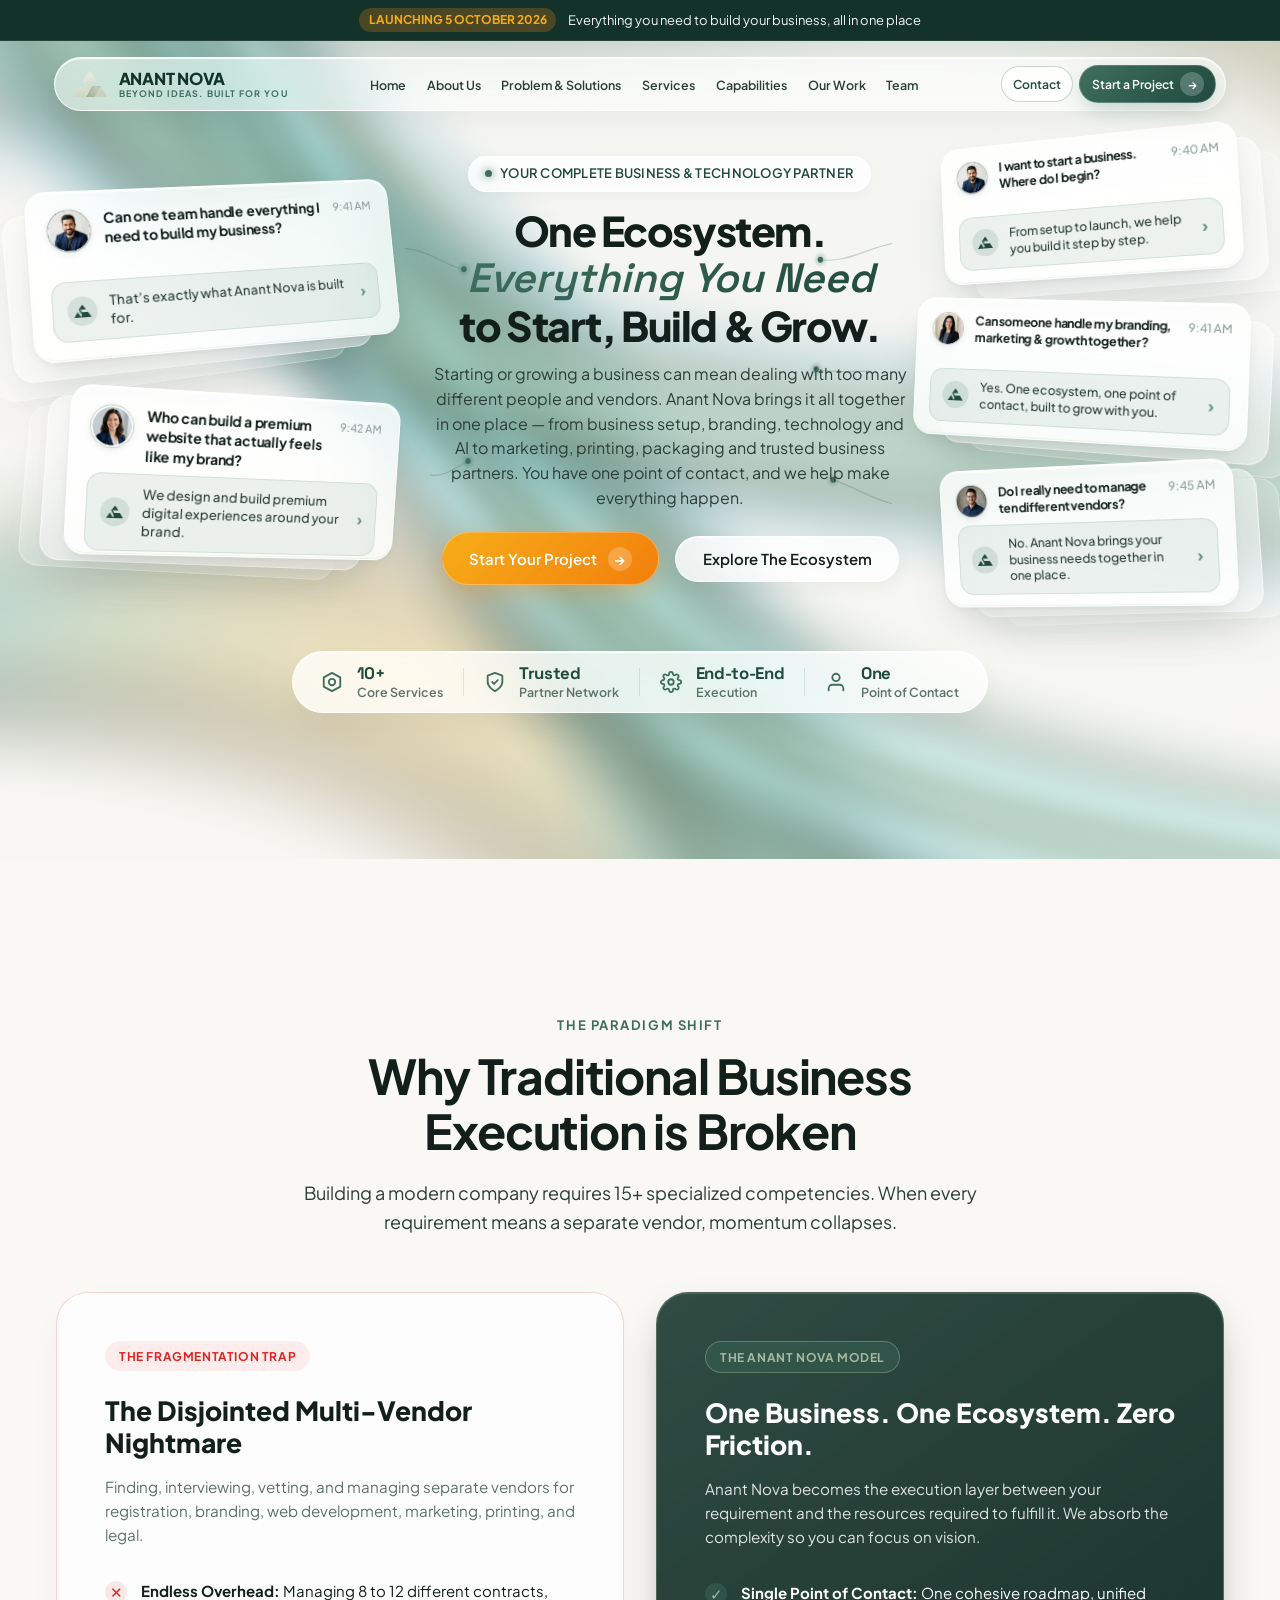
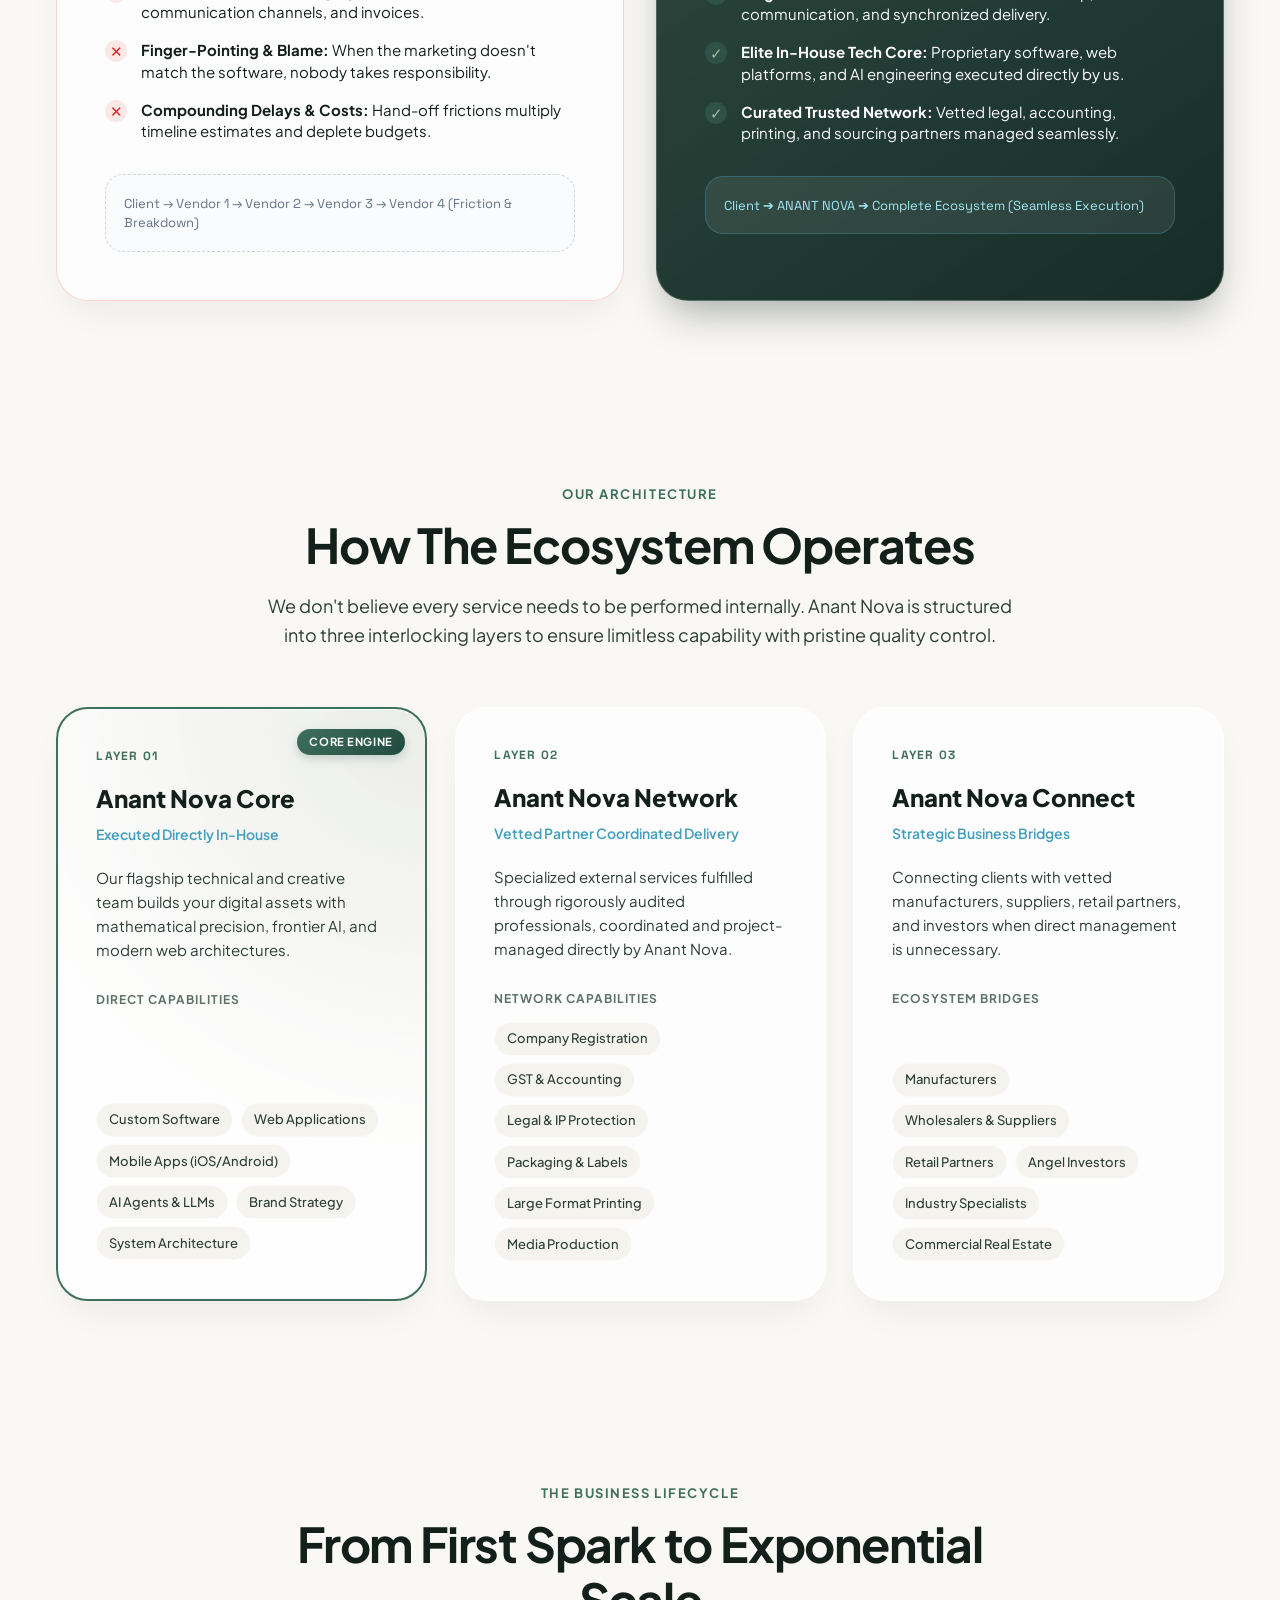
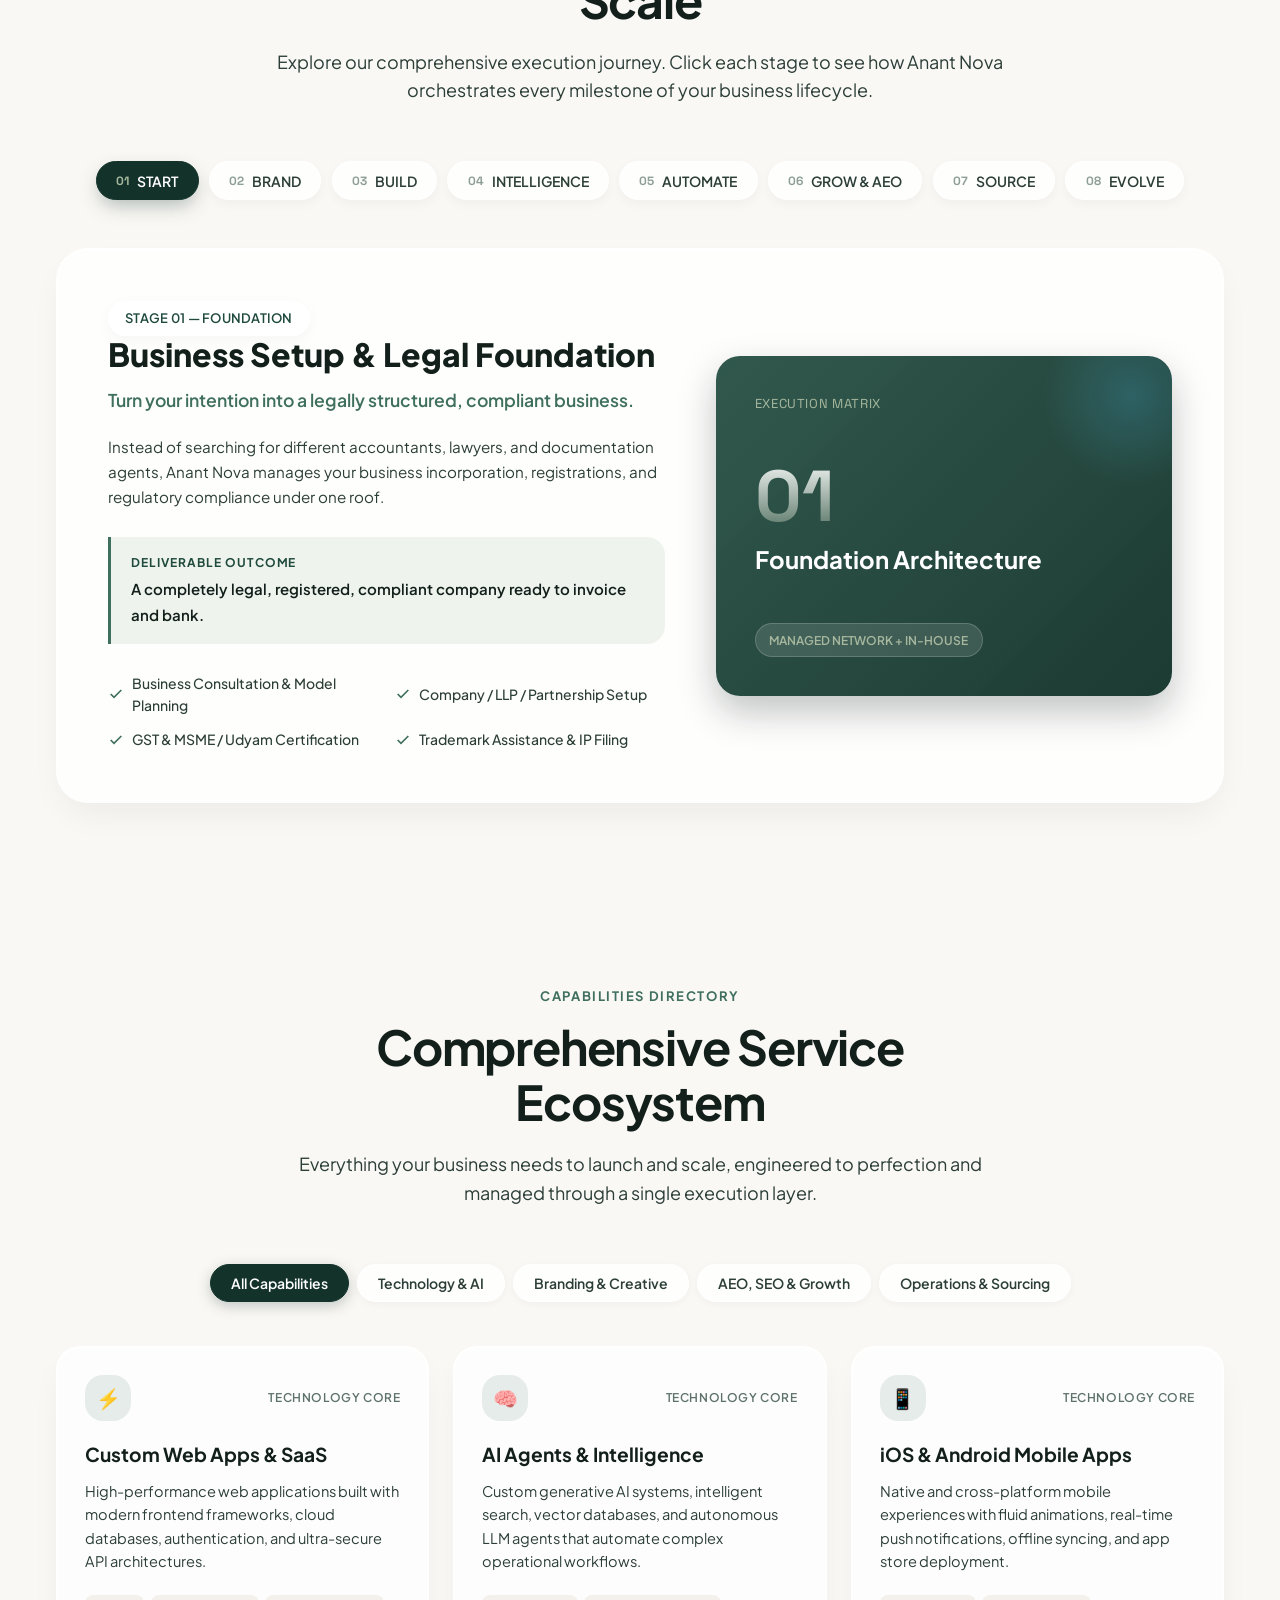
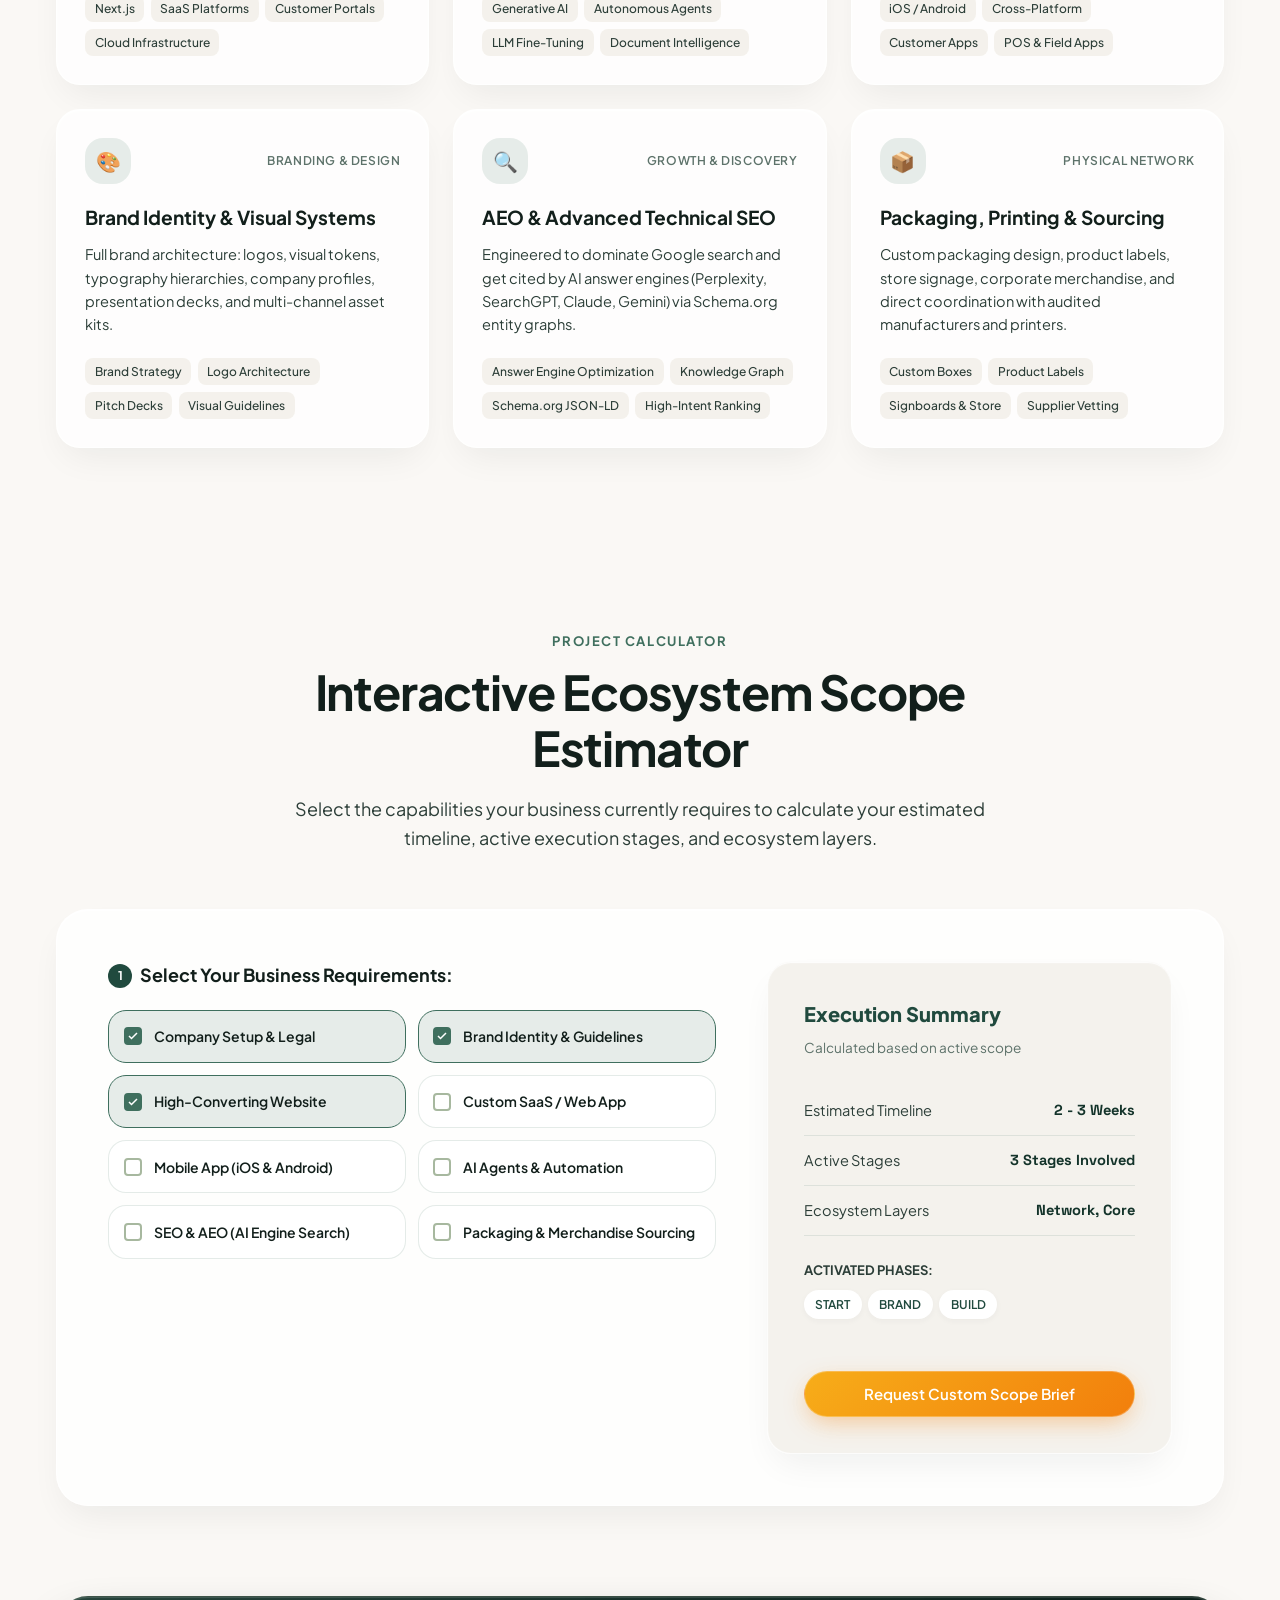
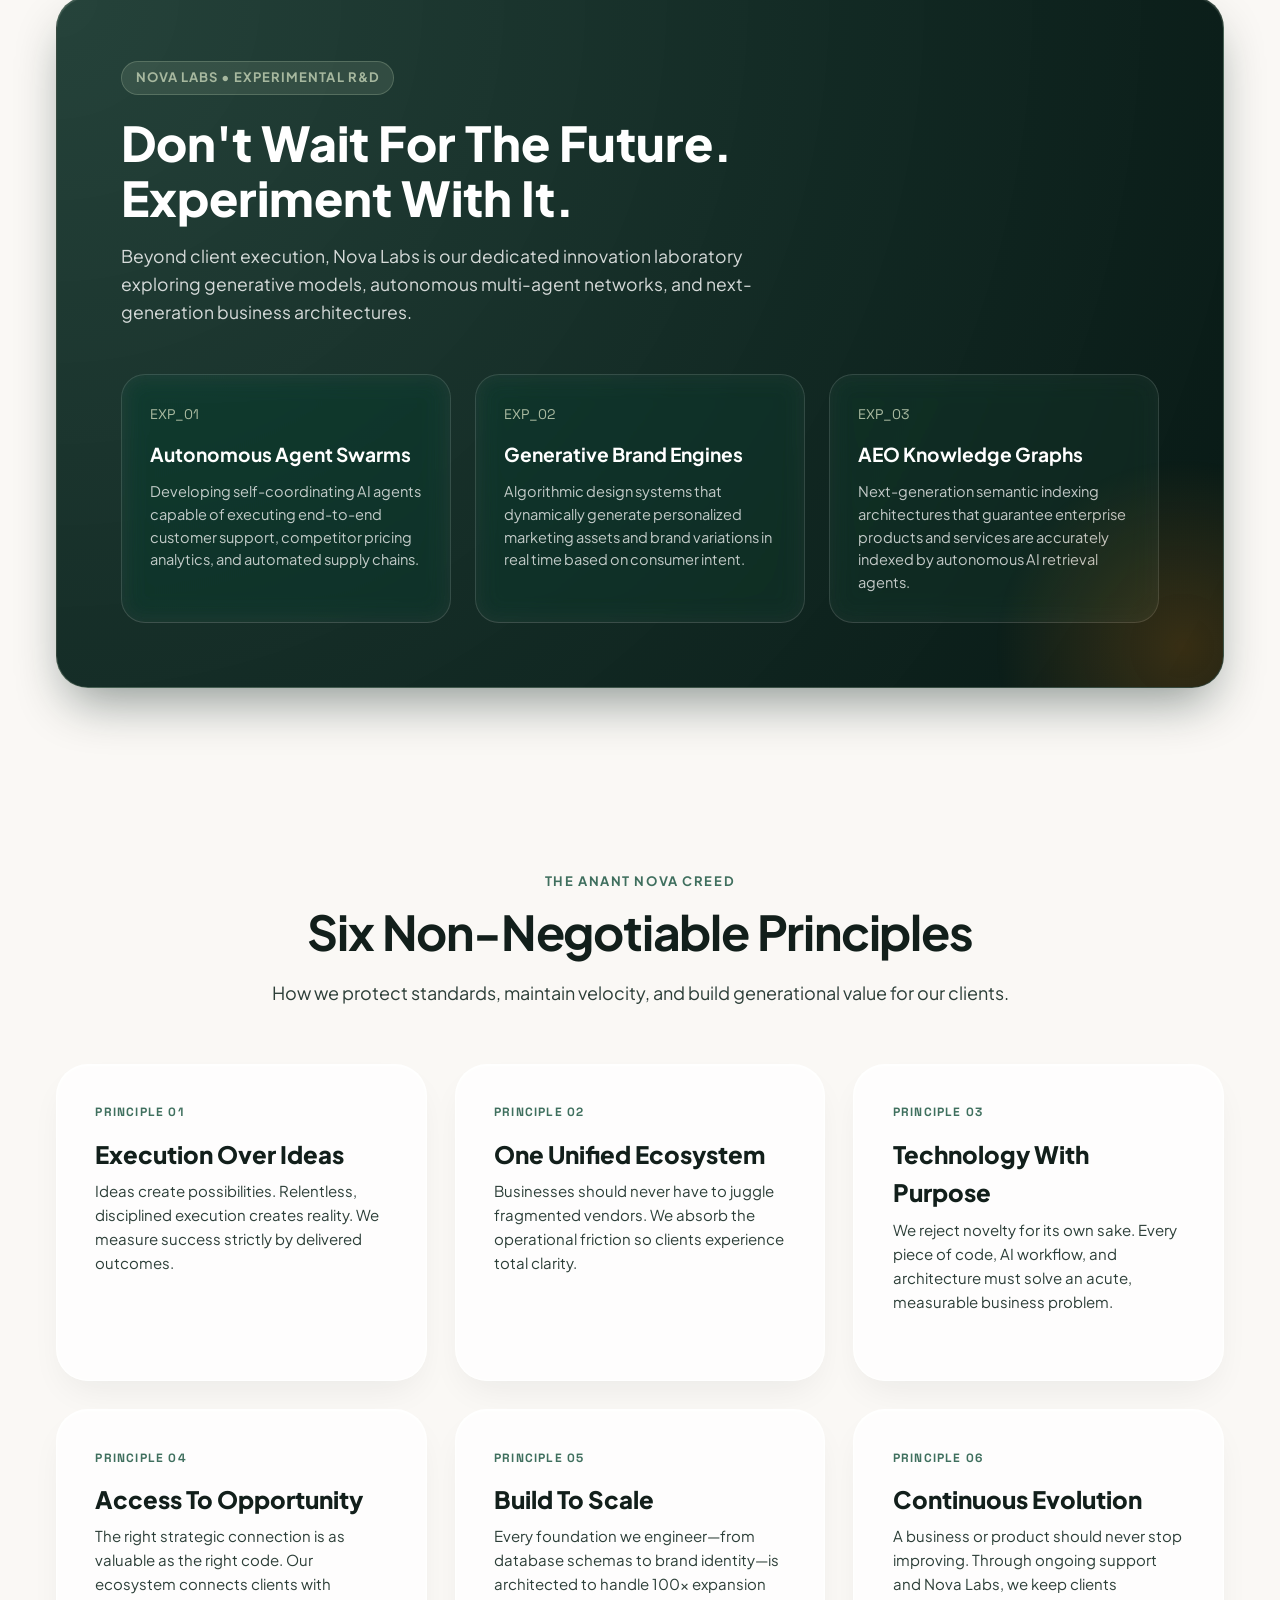
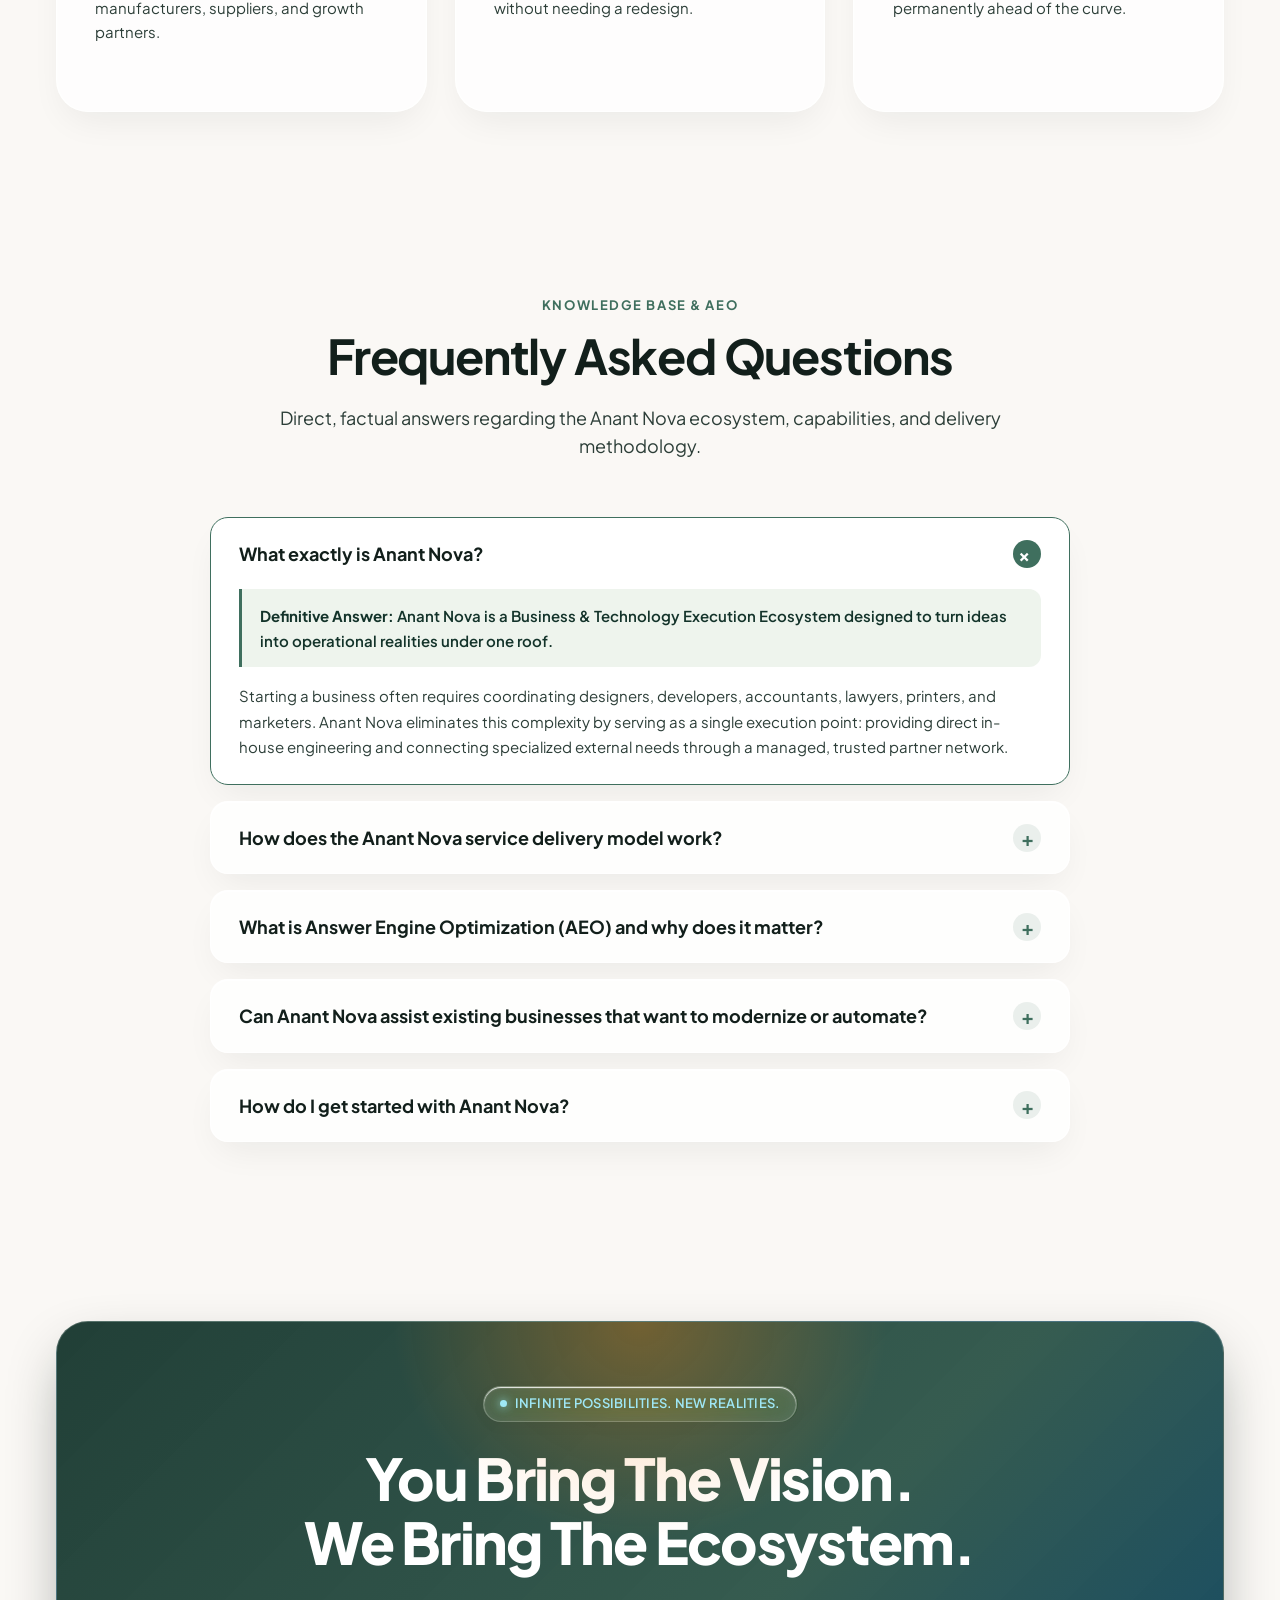
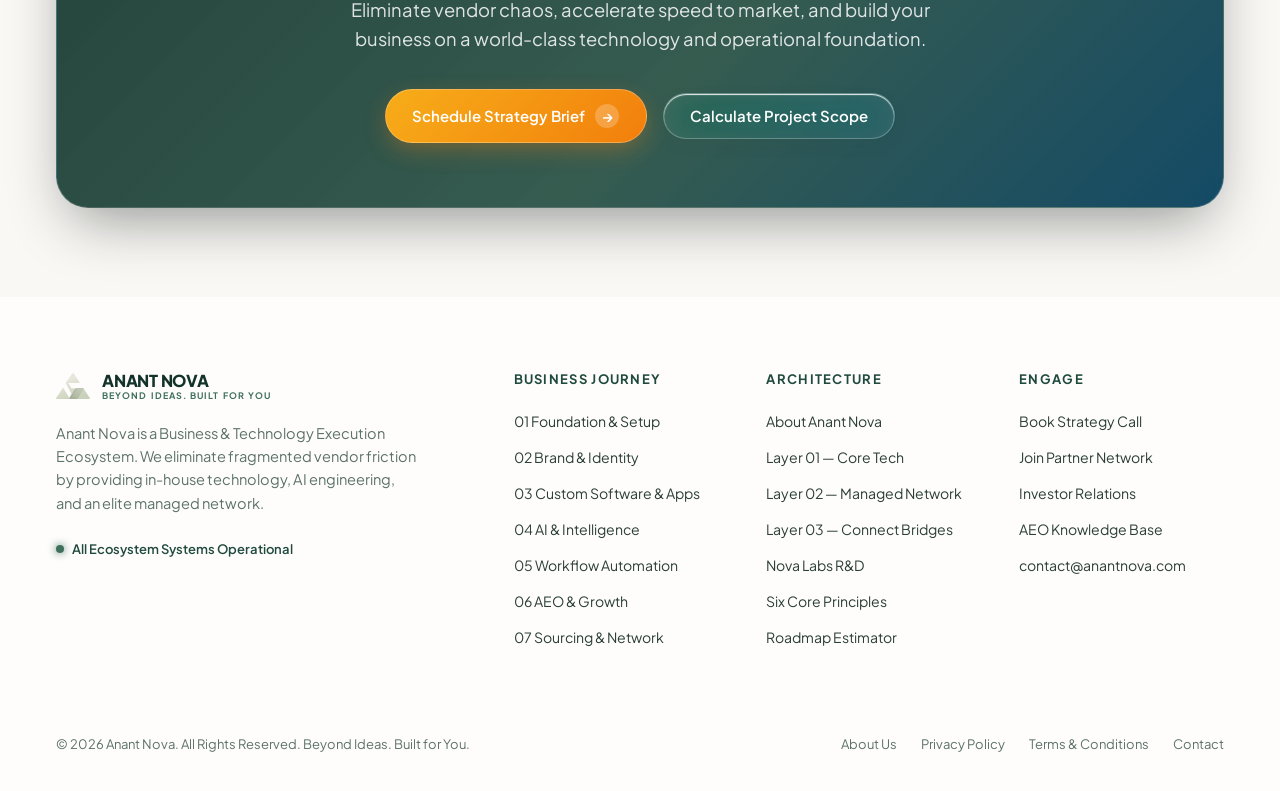
==== commit 8f0fb7f7: "Update Anant Nova website" ====
--- a/index.html
+++ b/index.html
@@ -130,7 +130,7 @@
 
   <!-- Top Announcement Bar -->
   <div class="top-notice-bar">
-    <span class="pulse-pill">LAUNCHING 7 OCTOBER 2026</span>
+    <span class="pulse-pill">LAUNCHING 5 OCTOBER 2026</span>
     <span>Everything you need to build your business, all in one place</span>
   </div>
 
@@ -204,7 +204,7 @@
       </button>
       <div class="mobile-drawer-status">
         <span class="status-dot"></span>
-        <span>LAUNCHING 7 OCTOBER 2026</span>
+        <span>LAUNCHING 5 OCTOBER 2026</span>
       </div>
     </div>
   </aside>
